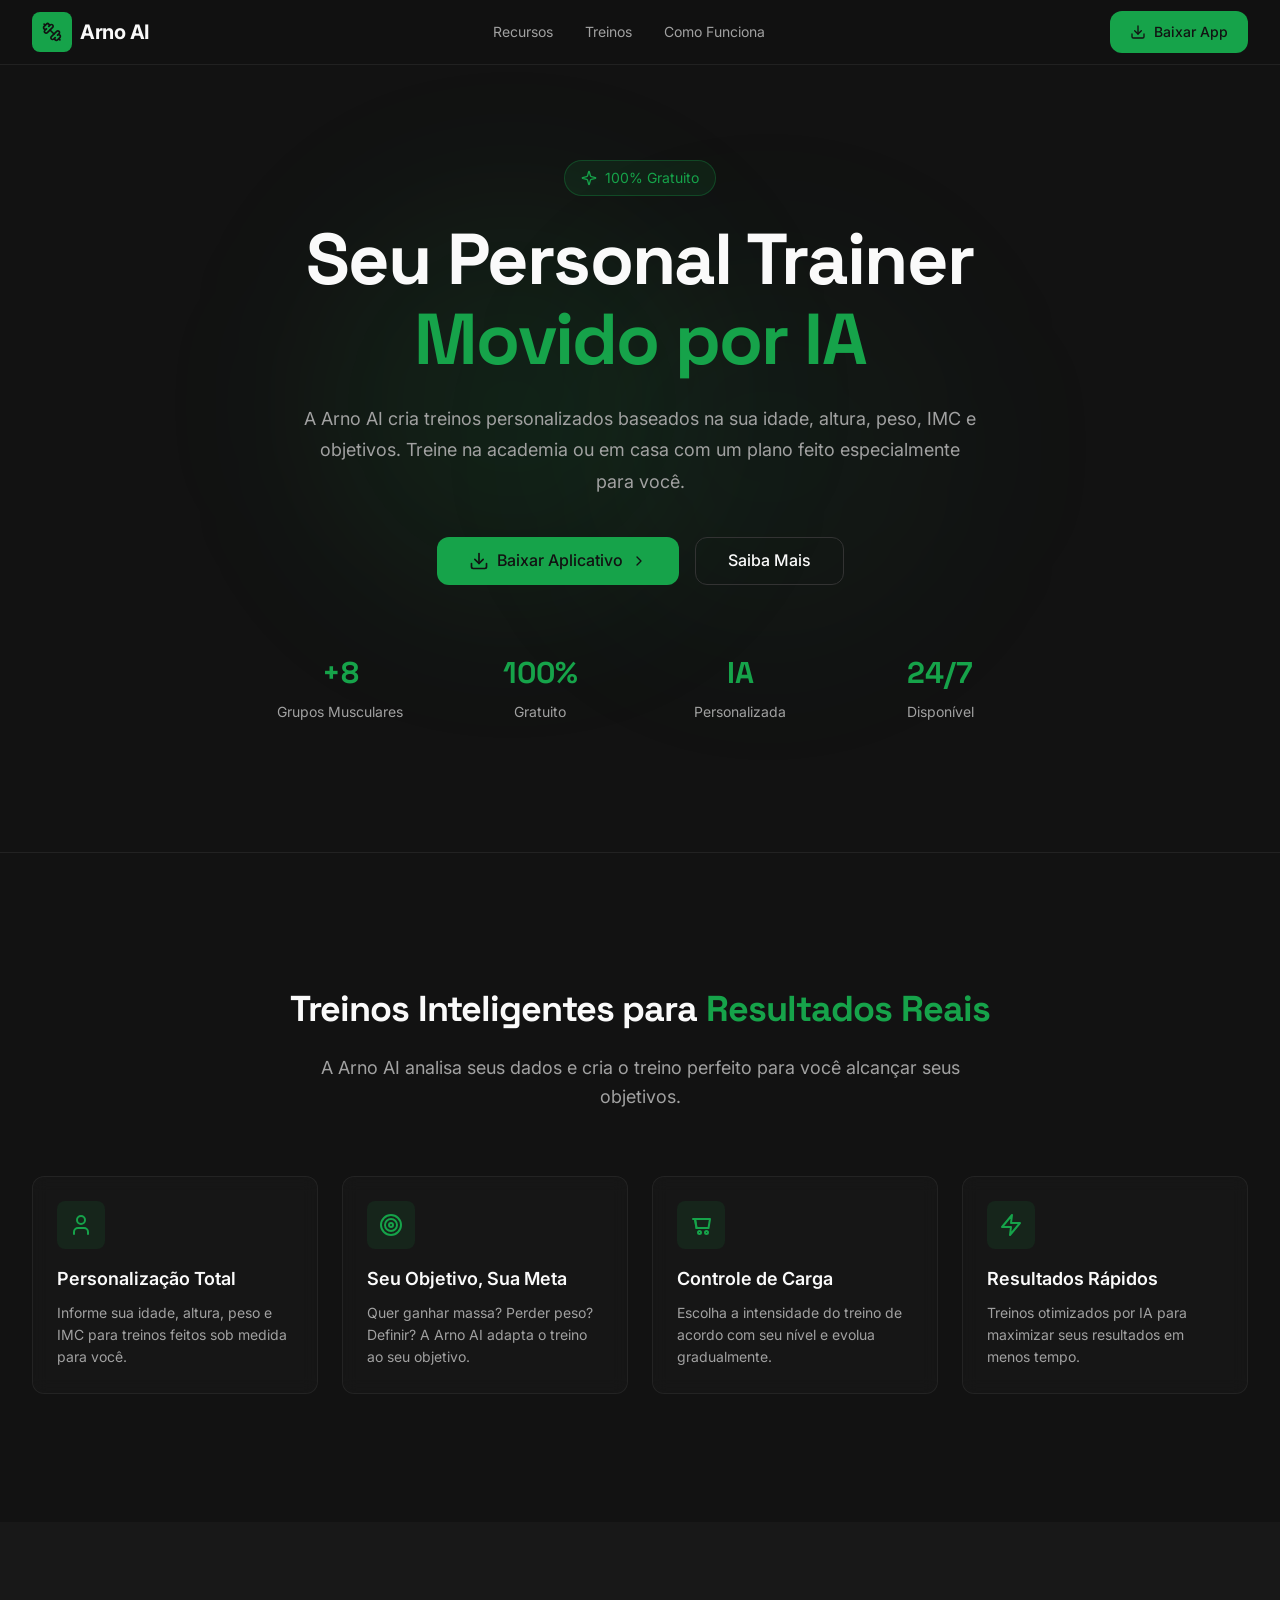
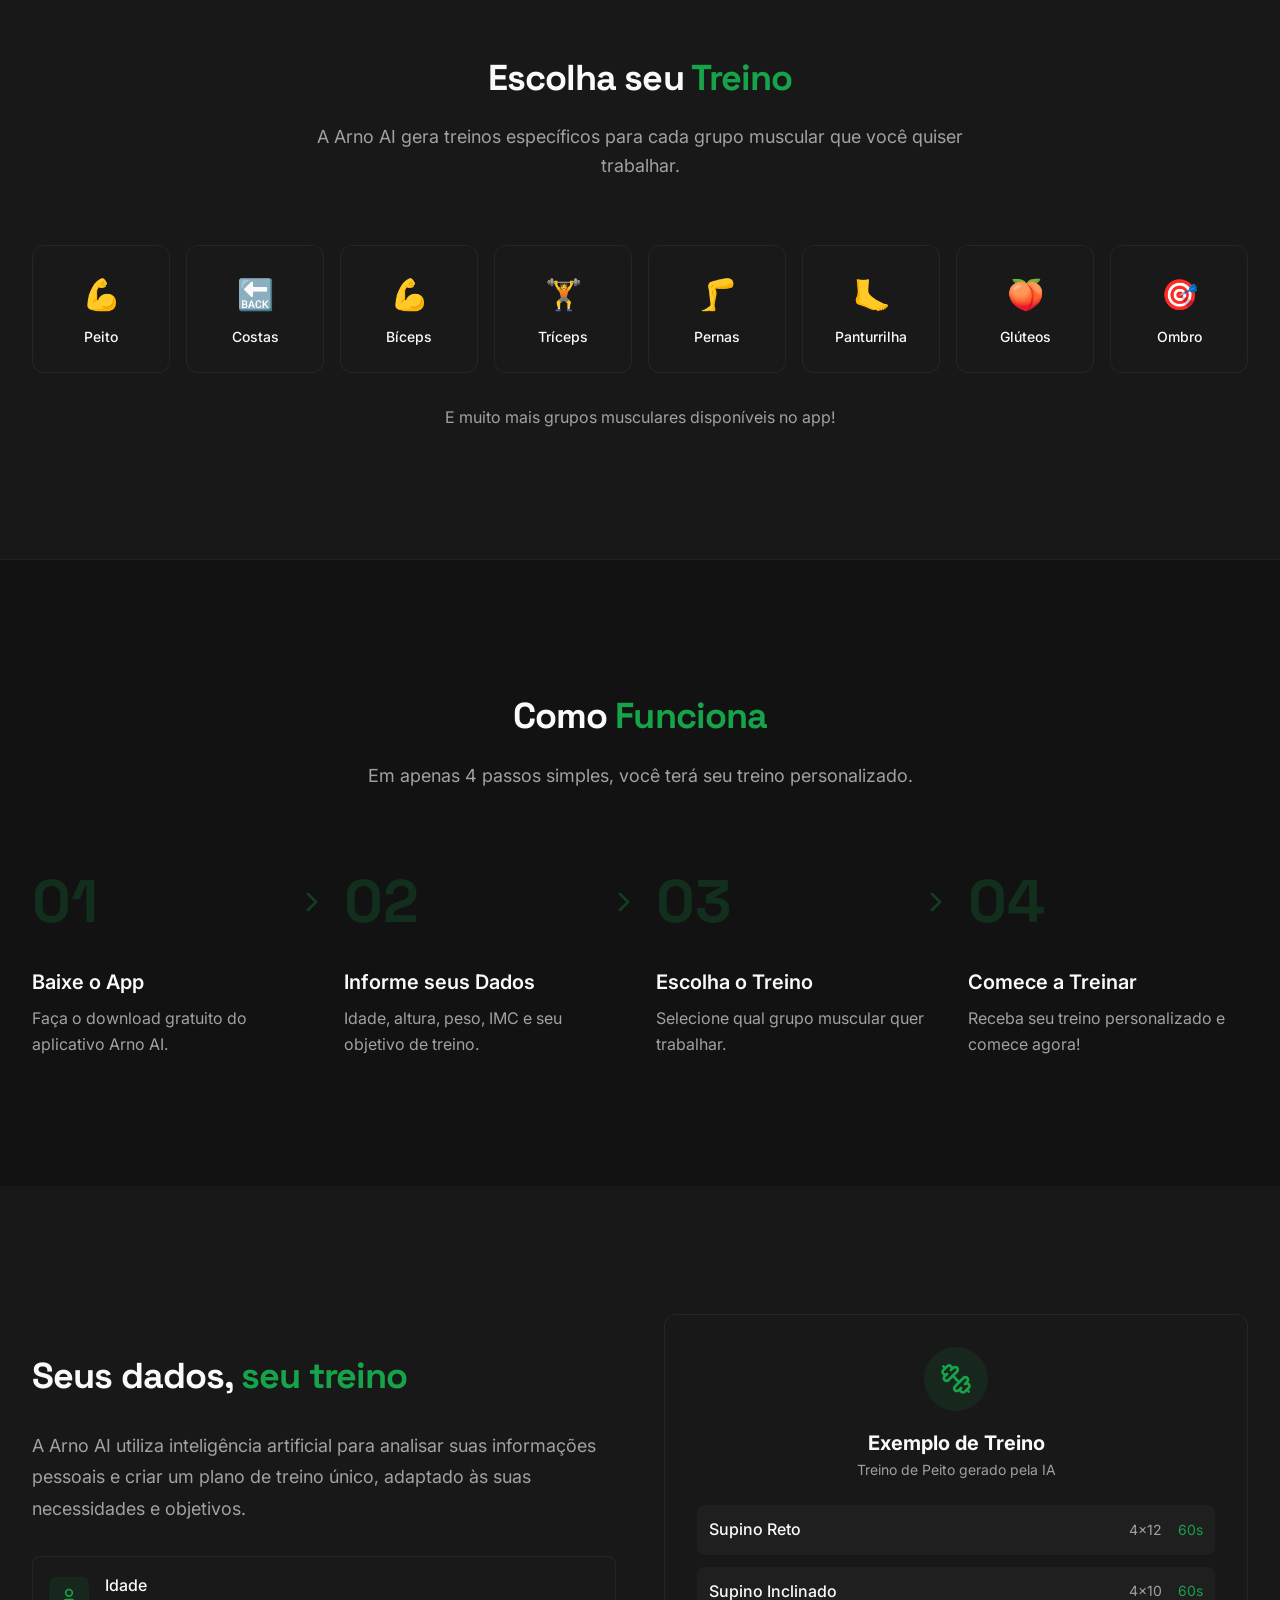
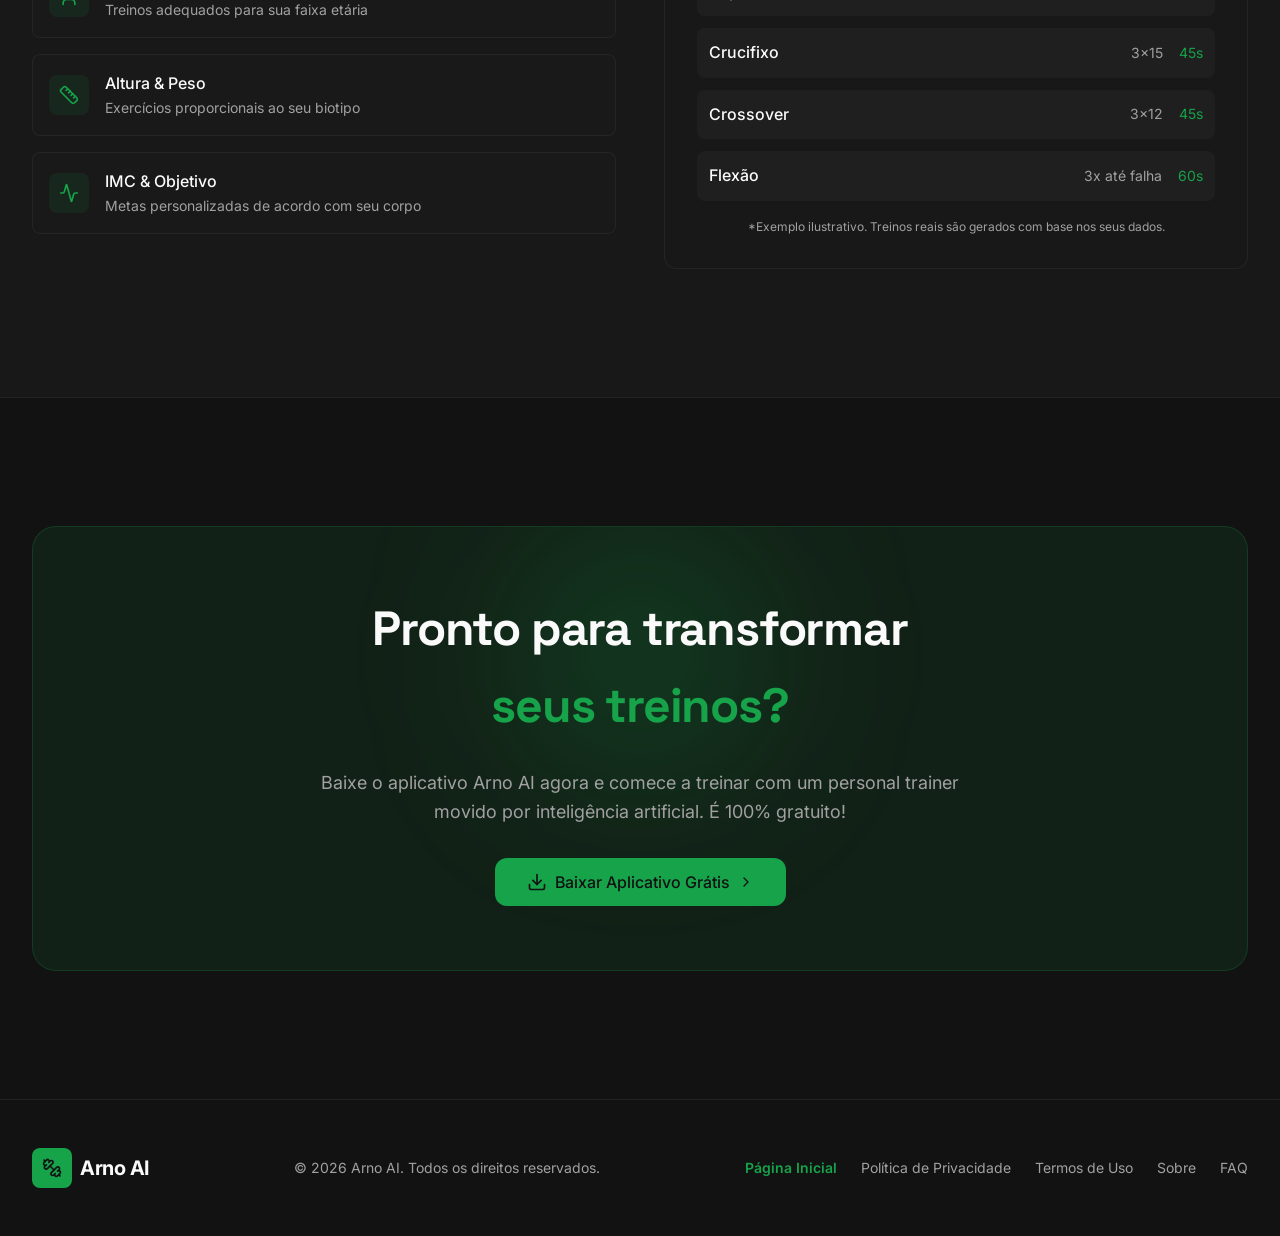
==== index.html @ c18dee9c "Update index.html" ====
<!DOCTYPE html>
<html lang="pt-BR">
<head>
  <meta charset="UTF-8">
  <meta name="viewport" content="width=device-width, initial-scale=1.0">
  <title>Arno AI - Seu Personal Trainer Inteligente</title>
  <meta name="description" content="Gere treinos personalizados com inteligência artificial. Treinos adaptados ao seu corpo, objetivos e preferências. 100% gratuito.">
  <meta name="keywords" content="treino, academia, fitness, IA, inteligência artificial, personal trainer, musculação">
  
  <meta name="theme-color" content="#39FF88">
  <meta property="og:image" content="https://guxta44.github.io/ArnoAI/icone.png">
  <meta name="twitter:card" content="summary_large_image">
  <meta name="twitter:image" content="https://guxta44.github.io/ArnoAI/icone.png">

  <link rel="preconnect" href="https://fonts.googleapis.com">
  <link rel="preconnect" href="https://fonts.gstatic.com" crossorigin>
  <link href="https://fonts.googleapis.com/css2?family=Inter:wght@400;500;600;700&family=Space+Grotesk:wght@500;700&display=swap" rel="stylesheet">
  <link rel="stylesheet" href="styles.css">
  
  <link rel="icon" type="image/png" sizes="512x512" href="icone.png">
  <link rel="apple-touch-icon" href="icone.png">
  <link rel="manifest" href="manifest.json">

  <style>
    /* Pequeno complemento visual só para os estados do rodapé
       (link da página atual e link ainda não disponível).
       Nenhuma classe existente do styles.css foi alterada. */
    .footer-link[aria-current="page"] {
      color: var(--primary);
      font-weight: 600;
    }

    .footer-link[aria-disabled="true"] {
      cursor: default;
      pointer-events: none;
      opacity: 0.55;
    }
  </style>
</head>
<body>
  <header class="header">
    <div class="container header-content">
      <div class="logo">
        <div class="logo-icon">
          <svg xmlns="http://www.w3.org/2000/svg" width="20" height="20" viewBox="0 0 24 24" fill="none" stroke="currentColor" stroke-width="2" stroke-linecap="round" stroke-linejoin="round">
            <path d="M14.4 14.4 9.6 9.6"/>
            <path d="M18.657 21.485a2 2 0 1 1-2.829-2.828l-1.767 1.768a2 2 0 1 1-2.829-2.829l6.364-6.364a2 2 0 1 1 2.829 2.829l-1.768 1.767a2 2 0 1 1 2.828 2.829z"/>
            <path d="m21.5 21.5-1.4-1.4"/>
            <path d="M3.9 3.9 2.5 2.5"/>
            <path d="M6.404 12.768a2 2 0 1 1-2.829-2.829l1.768-1.767a2 2 0 1 1-2.828-2.829l2.828-2.828a2 2 0 1 1 2.829 2.828l1.767-1.768a2 2 0 1 1 2.829 2.829z"/>
          </svg>
        </div>
        <span class="logo-text">Arno AI</span>
      </div>

      <nav class="nav-desktop">
        <a href="#recursos" class="nav-link">Recursos</a>
        <a href="#treinos" class="nav-link">Treinos</a>
        <a href="#como-funciona" class="nav-link">Como Funciona</a>
      </nav>

      <div class="header-actions">
        <a href="https://github.com/Guxta44/ArnoAI/releases/download/v1.0/arno_ai.exe?raw=true" download="arno_ai.exe" class="btn btn-primary" style="text-decoration: none;">
          <svg xmlns="http://www.w3.org/2000/svg" width="16" height="16" viewBox="0 0 24 24" fill="none" stroke="currentColor" stroke-width="2" stroke-linecap="round" stroke-linejoin="round">
            <path d="M21 15v4a2 2 0 0 1-2 2H5a2 2 0 0 1-2-2v-4"/>
            <polyline points="7 10 12 15 17 10"/>
            <line x1="12" x2="12" y1="15" y2="3"/>
          </svg>
          Baixar App
        </a>
      </div>

      <button class="mobile-menu-btn" id="mobileMenuBtn" aria-label="Abrir menu">
        <svg class="menu-icon" xmlns="http://www.w3.org/2000/svg" width="24" height="24" viewBox="0 0 24 24" fill="none" stroke="currentColor" stroke-width="2" stroke-linecap="round" stroke-linejoin="round">
          <line x1="4" x2="20" y1="12" y2="12"/>
          <line x1="4" x2="20" y1="6" y2="6"/>
          <line x1="4" x2="20" y1="18" y2="18"/>
        </svg>
        <svg class="close-icon hidden" xmlns="http://www.w3.org/2000/svg" width="24" height="24" viewBox="0 0 24 24" fill="none" stroke="currentColor" stroke-width="2" stroke-linecap="round" stroke-linejoin="round">
          <path d="M18 6 6 18"/>
          <path d="m6 6 12 12"/>
        </svg>
      </button>
    </div>

    <nav class="nav-mobile hidden" id="mobileMenu">
      <a href="#recursos" class="nav-link">Recursos</a>
      <a href="#treinos" class="nav-link">Treinos</a>
      <a href="#como-funciona" class="nav-link">Como Funciona</a>
      <a href="https://github.com/Guxta44/ArnoAI/releases/download/v1.0/arno_ai.exe?raw=true" download="arno_ai.exe" class="btn btn-primary btn-full" style="text-decoration: none;">
        <svg xmlns="http://www.w3.org/2000/svg" width="16" height="16" viewBox="0 0 24 24" fill="none" stroke="currentColor" stroke-width="2" stroke-linecap="round" stroke-linejoin="round">
          <path d="M21 15v4a2 2 0 0 1-2 2H5a2 2 0 0 1-2-2v-4"/>
          <polyline points="7 10 12 15 17 10"/>
          <line x1="12" x2="12" y1="15" y2="3"/>
        </svg>
        Baixar App
      </a>
    </nav>
  </header>

  <section class="hero">
    <div class="hero-bg">
      <div class="hero-blob hero-blob-1"></div>
      <div class="hero-blob hero-blob-2"></div>
    </div>

    <div class="container">
      <div class="hero-content">
        <div class="badge">
          <svg xmlns="http://www.w3.org/2000/svg" width="16" height="16" viewBox="0 0 24 24" fill="none" stroke="currentColor" stroke-width="2" stroke-linecap="round" stroke-linejoin="round">
            <path d="M9.937 15.5A2 2 0 0 0 8.5 14.063l-6.135-1.582a.5.5 0 0 1 0-.962L8.5 9.936A2 2 0 0 0 9.937 8.5l1.582-6.135a.5.5 0 0 1 .963 0L14.063 8.5A2 2 0 0 0 15.5 9.937l6.135 1.581a.5.5 0 0 1 0 .964L15.5 14.063a2 2 0 0 0-1.437 1.437l-1.582 6.135a.5.5 0 0 1-.963 0z"/>
          </svg>
          <span>100% Gratuito</span>
        </div>

        <h1 class="hero-title">
          Seu Personal Trainer
          <br>
          <span class="text-primary">Movido por IA</span>
        </h1>

        <p class="hero-description">
          A Arno AI cria treinos personalizados baseados na sua idade, altura, peso, 
          IMC e objetivos. Treine na academia ou em casa com um plano feito especialmente para você.
        </p>

        <div class="hero-buttons">
          <a href="https://github.com/Guxta44/ArnoAI/releases/download/v1.0/arno_ai.exe?raw=true" download="arno_ai.exe" class="btn btn-primary btn-lg" style="text-decoration: none;">
            <svg xmlns="http://www.w3.org/2000/svg" width="20" height="20" viewBox="0 0 24 24" fill="none" stroke="currentColor" stroke-width="2" stroke-linecap="round" stroke-linejoin="round">
              <path d="M21 15v4a2 2 0 0 1-2 2H5a2 2 0 0 1-2-2v-4"/>
              <polyline points="7 10 12 15 17 10"/>
              <line x1="12" x2="12" y1="15" y2="3"/>
            </svg>
            Baixar Aplicativo
            <svg xmlns="http://www.w3.org/2000/svg" width="16" height="16" viewBox="0 0 24 24" fill="none" stroke="currentColor" stroke-width="2" stroke-linecap="round" stroke-linejoin="round">
              <path d="m9 18 6-6-6-6"/>
            </svg>
          </a>
          <a href="saibamais/index.html" class="btn btn-outline btn-lg" style="text-decoration: none;">Saiba Mais</a>
        </div>

        <div class="stats">
          <div class="stat">
            <div class="stat-value">+8</div>
            <div class="stat-label">Grupos Musculares</div>
          </div>
          <div class="stat">
            <div class="stat-value">100%</div>
            <div class="stat-label">Gratuito</div>
          </div>
          <div class="stat">
            <div class="stat-value">IA</div>
            <div class="stat-label">Personalizada</div>
          </div>
          <div class="stat">
            <div class="stat-value">24/7</div>
            <div class="stat-label">Disponível</div>
          </div>
        </div>
      </div>
    </div>
  </section>

  <section id="recursos" class="section section-border">
    <div class="container">
      <div class="section-header">
        <h2 class="section-title">
          Treinos Inteligentes para
          <span class="text-primary"> Resultados Reais</span>
        </h2>
        <p class="section-description">
          A Arno AI analisa seus dados e cria o treino perfeito para você alcançar seus objetivos.
        </p>
      </div>

      <div class="features-grid">
        <div class="feature-card">
          <div class="feature-icon">
            <svg xmlns="http://www.w3.org/2000/svg" width="24" height="24" viewBox="0 0 24 24" fill="none" stroke="currentColor" stroke-width="2" stroke-linecap="round" stroke-linejoin="round">
              <path d="M19 21v-2a4 4 0 0 0-4-4H9a4 4 0 0 0-4 4v2"/>
              <circle cx="12" cy="7" r="4"/>
            </svg>
          </div>
          <h3 class="feature-title">Personalização Total</h3>
          <p class="feature-description">Informe sua idade, altura, peso e IMC para treinos feitos sob medida para você.</p>
        </div>

        <div class="feature-card">
          <div class="feature-icon">
            <svg xmlns="http://www.w3.org/2000/svg" width="24" height="24" viewBox="0 0 24 24" fill="none" stroke="currentColor" stroke-width="2" stroke-linecap="round" stroke-linejoin="round">
              <circle cx="12" cy="12" r="10"/>
              <circle cx="12" cy="12" r="6"/>
              <circle cx="12" cy="12" r="2"/>
            </svg>
          </div>
          <h3 class="feature-title">Seu Objetivo, Sua Meta</h3>
          <p class="feature-description">Quer ganhar massa? Perder peso? Definir? A Arno AI adapta o treino ao seu objetivo.</p>
        </div>

        <div class="feature-card">
          <div class="feature-icon">
            <svg xmlns="http://www.w3.org/2000/svg" width="24" height="24" viewBox="0 0 24 24" fill="none" stroke="currentColor" stroke-width="2" stroke-linecap="round" stroke-linejoin="round">
              <path d="M6 6h15l-1.5 9h-12z"/>
              <path d="M6 6H4"/>
              <path d="m6 6 1.5 9"/>
              <circle cx="10.5" cy="19.5" r="1.5"/>
              <circle cx="17.5" cy="19.5" r="1.5"/>
            </svg>
          </div>
          <h3 class="feature-title">Controle de Carga</h3>
          <p class="feature-description">Escolha a intensidade do treino de acordo com seu nível e evolua gradualmente.</p>
        </div>

        <div class="feature-card">
          <div class="feature-icon">
            <svg xmlns="http://www.w3.org/2000/svg" width="24" height="24" viewBox="0 0 24 24" fill="none" stroke="currentColor" stroke-width="2" stroke-linecap="round" stroke-linejoin="round">
              <path d="M13 2 3 14h9l-1 8 10-12h-9l1-8z"/>
            </svg>
          </div>
          <h3 class="feature-title">Resultados Rápidos</h3>
          <p class="feature-description">Treinos otimizados por IA para maximizar seus resultados em menos tempo.</p>
        </div>
      </div>
    </div>
  </section>

  <section id="treinos" class="section section-dark">
    <div class="container">
      <div class="section-header">
        <h2 class="section-title">
          Escolha seu <span class="text-primary">Treino</span>
        </h2>
        <p class="section-description">
          A Arno AI gera treinos específicos para cada grupo muscular que você quiser trabalhar.
        </p>
      </div>

      <div class="workouts-grid">
        <div class="workout-card">
          <span class="workout-emoji">💪</span>
          <span class="workout-name">Peito</span>
        </div>
        <div class="workout-card">
          <span class="workout-emoji">🔙</span>
          <span class="workout-name">Costas</span>
        </div>
        <div class="workout-card">
          <span class="workout-emoji">💪</span>
          <span class="workout-name">Bíceps</span>
        </div>
        <div class="workout-card">
          <span class="workout-emoji">🏋️</span>
          <span class="workout-name">Tríceps</span>
        </div>
        <div class="workout-card">
          <span class="workout-emoji">🦵</span>
          <span class="workout-name">Pernas</span>
        </div>
        <div class="workout-card">
          <span class="workout-emoji">🦶</span>
          <span class="workout-name">Panturrilha</span>
        </div>
        <div class="workout-card">
          <span class="workout-emoji">🍑</span>
          <span class="workout-name">Glúteos</span>
        </div>
        <div class="workout-card">
          <span class="workout-emoji">🎯</span>
          <span class="workout-name">Ombro</span>
        </div>
      </div>

      <p class="workouts-note">E muito mais grupos musculares disponíveis no app!</p>
    </div>
  </section>

  <section id="como-funciona" class="section section-border">
    <div class="container">
      <div class="section-header">
        <h2 class="section-title">
          Como <span class="text-primary">Funciona</span>
        </h2>
        <p class="section-description">
          Em apenas 4 passos simples, você terá seu treino personalizado.
        </p>
      </div>

      <div class="steps-grid">
        <div class="step">
          <div class="step-number">01</div>
          <h3 class="step-title">Baixe o App</h3>
          <p class="step-description">Faça o download gratuito do aplicativo Arno AI.</p>
          <svg class="step-arrow" xmlns="http://www.w3.org/2000/svg" width="32" height="32" viewBox="0 0 24 24" fill="none" stroke="currentColor" stroke-width="2" stroke-linecap="round" stroke-linejoin="round">
            <path d="m9 18 6-6-6-6"/>
          </svg>
        </div>
        <div class="step">
          <div class="step-number">02</div>
          <h3 class="step-title">Informe seus Dados</h3>
          <p class="step-description">Idade, altura, peso, IMC e seu objetivo de treino.</p>
          <svg class="step-arrow" xmlns="http://www.w3.org/2000/svg" width="32" height="32" viewBox="0 0 24 24" fill="none" stroke="currentColor" stroke-width="2" stroke-linecap="round" stroke-linejoin="round">
            <path d="m9 18 6-6-6-6"/>
          </svg>
        </div>
        <div class="step">
          <div class="step-number">03</div>
          <h3 class="step-title">Escolha o Treino</h3>
          <p class="step-description">Selecione qual grupo muscular quer trabalhar.</p>
          <svg class="step-arrow" xmlns="http://www.w3.org/2000/svg" width="32" height="32" viewBox="0 0 24 24" fill="none" stroke="currentColor" stroke-width="2" stroke-linecap="round" stroke-linejoin="round">
            <path d="m9 18 6-6-6-6"/>
          </svg>
        </div>
        <div class="step">
          <div class="step-number">04</div>
          <h3 class="step-title">Comece a Treinar</h3>
          <p class="step-description">Receba seu treino personalizado e comece agora!</p>
        </div>
      </div>
    </div>
  </section>

  <section class="section section-dark">
    <div class="container">
      <div class="data-grid">
        <div class="data-content">
          <h2 class="section-title text-left">
            Seus dados, <span class="text-primary">seu treino</span>
          </h2>
          <p class="data-description">
            A Arno AI utiliza inteligência artificial para analisar suas informações 
            pessoais e criar um plano de treino único, adaptado às suas necessidades e objetivos.
          </p>

          <div class="data-items">
            <div class="data-item">
              <div class="data-item-icon">
                <svg xmlns="http://www.w3.org/2000/svg" width="20" height="20" viewBox="0 0 24 24" fill="none" stroke="currentColor" stroke-width="2" stroke-linecap="round" stroke-linejoin="round">
                  <path d="M19 21v-2a4 4 0 0 0-4-4H9a4 4 0 0 0-4 4v2"/>
                  <circle cx="12" cy="7" r="4"/>
                </svg>
              </div>
              <div>
                <div class="data-item-title">Idade</div>
                <div class="data-item-text">Treinos adequados para sua faixa etária</div>
              </div>
            </div>

            <div class="data-item">
              <div class="data-item-icon">
                <svg xmlns="http://www.w3.org/2000/svg" width="20" height="20" viewBox="0 0 24 24" fill="none" stroke="currentColor" stroke-width="2" stroke-linecap="round" stroke-linejoin="round">
                  <path d="M21.3 15.3a2.4 2.4 0 0 1 0 3.4l-2.6 2.6a2.4 2.4 0 0 1-3.4 0L2.7 8.7a2.41 2.41 0 0 1 0-3.4l2.6-2.6a2.41 2.41 0 0 1 3.4 0Z"/>
                  <path d="m14.5 12.5 2-2"/>
                  <path d="m11.5 9.5 2-2"/>
                  <path d="m8.5 6.5 2-2"/>
                  <path d="m17.5 15.5 2-2"/>
                </svg>
              </div>
              <div>
                <div class="data-item-title">Altura & Peso</div>
                <div class="data-item-text">Exercícios proporcionais ao seu biotipo</div>
              </div>
            </div>

            <div class="data-item">
              <div class="data-item-icon">
                <svg xmlns="http://www.w3.org/2000/svg" width="20" height="20" viewBox="0 0 24 24" fill="none" stroke="currentColor" stroke-width="2" stroke-linecap="round" stroke-linejoin="round">
                  <path d="M22 12h-2.48a2 2 0 0 0-1.93 1.46l-2.35 8.36a.25.25 0 0 1-.48 0L9.24 2.18a.25.25 0 0 0-.48 0l-2.35 8.36A2 2 0 0 1 4.49 12H2"/>
                </svg>
              </div>
              <div>
                <div class="data-item-title">IMC & Objetivo</div>
                <div class="data-item-text">Metas personalizadas de acordo com seu corpo</div>
              </div>
            </div>
          </div>
        </div>

        <div class="preview-card">
          <div class="preview-header">
            <div class="preview-icon">
              <svg xmlns="http://www.w3.org/2000/svg" width="32" height="32" viewBox="0 0 24 24" fill="none" stroke="currentColor" stroke-width="2" stroke-linecap="round" stroke-linejoin="round">
                <path d="M14.4 14.4 9.6 9.6"/>
                <path d="M18.657 21.485a2 2 0 1 1-2.829-2.828l-1.767 1.768a2 2 0 1 1-2.829-2.829l6.364-6.364a2 2 0 1 1 2.829 2.829l-1.768 1.767a2 2 0 1 1 2.828 2.829z"/>
                <path d="m21.5 21.5-1.4-1.4"/>
                <path d="M3.9 3.9 2.5 2.5"/>
                <path d="M6.404 12.768a2 2 0 1 1-2.829-2.829l1.768-1.767a2 2 0 1 1-2.828-2.829l2.828-2.828a2 2 0 1 1 2.829 2.828l1.767-1.768a2 2 0 1 1 2.829 2.829z"/>
              </svg>
            </div>
            <h3 class="preview-title">Exemplo de Treino</h3>
            <p class="preview-subtitle">Treino de Peito gerado pela IA</p>
          </div>

          <div class="exercise-list">
            <div class="exercise-item">
              <span class="exercise-name">Supino Reto</span>
              <div class="exercise-details">
                <span>4x12</span>
                <span class="exercise-rest">60s</span>
              </div>
            </div>
            <div class="exercise-item">
              <span class="exercise-name">Supino Inclinado</span>
              <div class="exercise-details">
                <span>4x10</span>
                <span class="exercise-rest">60s</span>
              </div>
            </div>
            <div class="exercise-item">
              <span class="exercise-name">Crucifixo</span>
              <div class="exercise-details">
                <span>3x15</span>
                <span class="exercise-rest">45s</span>
              </div>
            </div>
            <div class="exercise-item">
              <span class="exercise-name">Crossover</span>
              <div class="exercise-details">
                <span>3x12</span>
                <span class="exercise-rest">45s</span>
              </div>
            </div>
            <div class="exercise-item">
              <span class="exercise-name">Flexão</span>
              <div class="exercise-details">
                <span>3x até falha</span>
                <span class="exercise-rest">60s</span>
              </div>
            </div>
          </div>

          <p class="preview-note">*Exemplo ilustrativo. Treinos reais são gerados com base nos seus dados.</p>
        </div>
      </div>
    </div>
  </section>

  <section class="section section-border">
    <div class="container">
      <div class="cta-box">
        <div class="cta-bg"></div>
        <h2 class="cta-title">
          Pronto para transformar
          <br>
          <span class="text-primary">seus treinos?</span>
        </h2>
        <p class="cta-description">
          Baixe o aplicativo Arno AI agora e comece a treinar com um personal trainer 
          movido por inteligência artificial. É 100% gratuito!
        </p>
        <a href="https://github.com/Guxta44/ArnoAI/releases/download/v1.0/arno_ai.exe?raw=true" download="arno_ai.exe" class="btn btn-primary btn-lg" style="text-decoration: none;">
          <svg xmlns="http://www.w3.org/2000/svg" width="20" height="20" viewBox="0 0 24 24" fill="none" stroke="currentColor" stroke-width="2" stroke-linecap="round" stroke-linejoin="round">
            <path d="M21 15v4a2 2 0 0 1-2 2H5a2 2 0 0 1-2-2v-4"/>
            <polyline points="7 10 12 15 17 10"/>
            <line x1="12" x2="12" y1="15" y2="3"/>
          </svg>
          Baixar Aplicativo Grátis
          <svg xmlns="http://www.w3.org/2000/svg" width="16" height="16" viewBox="0 0 24 24" fill="none" stroke="currentColor" stroke-width="2" stroke-linecap="round" stroke-linejoin="round">
            <path d="m9 18 6-6-6-6"/>
          </svg>
        </a>
      </div>
    </div>
  </section>

  <footer class="footer">
    <div class="container footer-content">
      <div class="logo">
        <div class="logo-icon">
          <svg xmlns="http://www.w3.org/2000/svg" width="20" height="20" viewBox="0 0 24 24" fill="none" stroke="currentColor" stroke-width="2" stroke-linecap="round" stroke-linejoin="round">
            <path d="M14.4 14.4 9.6 9.6"/>
            <path d="M18.657 21.485a2 2 0 1 1-2.829-2.828l-1.767 1.768a2 2 0 1 1-2.829-2.829l6.364-6.364a2 2 0 1 1 2.829 2.829l-1.768 1.767a2 2 0 1 1 2.828 2.829z"/>
            <path d="m21.5 21.5-1.4-1.4"/>
            <path d="M3.9 3.9 2.5 2.5"/>
            <path d="M6.404 12.768a2 2 0 1 1-2.829-2.829l1.768-1.767a2 2 0 1 1-2.828-2.829l2.828-2.828a2 2 0 1 1 2.829 2.828l1.767-1.768a2 2 0 1 1 2.829 2.829z"/>
          </svg>
        </div>
        <span class="logo-text">Arno AI</span>
      </div>

      <p class="footer-copyright">© 2026 Arno AI. Todos os direitos reservados.</p>

      <div class="footer-links">
        <a href="index.html" class="footer-link" aria-current="page">Página Inicial</a>
        <a href="politica/index.html" class="footer-link">Política de Privacidade</a>
        <a href="termos/index.html" class="footer-link">Termos de Uso</a>
        <a href="sobre/index.html" class="footer-link">Sobre</a>
        <a href="FAQ/index.html" class="footer-link">FAQ</a>
      </div>
    </div>
  </footer>

  <script src="script.js"></script>
</body>
</html>
---- styles.css ----
/* Reset e Base */
*, *::before, *::after {
  box-sizing: border-box;
  margin: 0;
  padding: 0;
}

:root {
  --background: #121212;
  --foreground: #fafafa;
  --card: #1a1a1a;
  --card-foreground: #fafafa;
  --primary: #16a34a;
  --primary-foreground: #121212;
  --secondary: #262626;
  --secondary-foreground: #fafafa;
  --muted: #262626;
  --muted-foreground: #a1a1a1;
  --border: #333333;
  --radius: 0.75rem; 
}

html {
  scroll-behavior: smooth;
}

body {
  font-family: 'Inter', -apple-system, BlinkMacSystemFont, 'Segoe UI', Roboto, sans-serif;
  background-color: var(--background);
  color: var(--foreground);
  line-height: 1.6;
  -webkit-font-smoothing: antialiased;
  -moz-osx-font-smoothing: grayscale;
}

.container {
  max-width: 1280px;
  margin: 0 auto;
  padding: 0 1rem;
}

@media (min-width: 640px) {
  .container {
    padding: 0 1.5rem;
  }
}

@media (min-width: 1024px) {
  .container {
    padding: 0 2rem;
  }
}

/* Utilities */
.hidden {
  display: none !important;
}

.text-primary {
  color: var(--primary);
}

.text-left {
  text-align: left;
}

/* Buttons */
.btn {
  display: inline-flex;
  align-items: center;
  justify-content: center;
  gap: 0.5rem;
  padding: 0.625rem 1.25rem;
  font-size: 0.875rem;
  font-weight: 500;
  border-radius: var(--radius);
  border: none;
  cursor: pointer;
  transition: all 0.2s ease;
  text-decoration: none;
}

.btn-primary {
  background-color: var(--primary);
  color: var(--primary-foreground);
}

.btn-primary:hover {
  background-color: #26ea0c;
}

.btn-outline {
  background-color: transparent;
  border: 1px solid var(--border);
  color: var(--foreground);
}

.btn-outline:hover {
  background-color: var(--secondary);
}

.btn-lg {
  padding: 0.875rem 2rem;
  font-size: 1rem;
  height: 3rem;
}

.btn-full {
  width: 100%;
}

/* Header */
.header {
  position: fixed;
  top: 0;
  left: 0;
  right: 0;
  z-index: 50;
  background-color: rgba(18, 18, 18, 0.8);
  backdrop-filter: blur(12px);
  -webkit-backdrop-filter: blur(12px);
  border-bottom: 1px solid rgba(51, 51, 51, 0.5);
}

.header-content {
  display: flex;
  align-items: center;
  justify-content: space-between;
  height: 4rem;
}

.logo {
  display: flex;
  align-items: center;
  gap: 0.5rem;
}

.logo-icon {
  display: flex;
  align-items: center;
  justify-content: center;
  width: 2.5rem;
  height: 2.5rem;
  border-radius: 0.5rem;
  background-color: var(--primary);
  color: var(--primary-foreground);
}

.logo-text {
  font-size: 1.25rem;
  font-weight: 700;
  letter-spacing: -0.025em;
}

.nav-desktop {
  display: none;
  align-items: center;
  gap: 2rem;
}

@media (min-width: 768px) {
  .nav-desktop {
    display: flex;
  }
}

.nav-link {
  font-size: 0.875rem;
  color: var(--muted-foreground);
  text-decoration: none;
  transition: color 0.2s ease;
}

.nav-link:hover {
  color: var(--foreground);
}

.header-actions {
  display: none;
}

@media (min-width: 768px) {
  .header-actions {
    display: flex;
    align-items: center;
    gap: 1rem;
  }
}

.mobile-menu-btn {
  display: flex;
  align-items: center;
  justify-content: center;
  padding: 0.5rem;
  background: none;
  border: none;
  color: var(--foreground);
  cursor: pointer;
}

@media (min-width: 768px) {
  .mobile-menu-btn {
    display: none;
  }
}

.nav-mobile {
  display: flex;
  flex-direction: column;
  padding: 1rem;
  gap: 1rem;
  border-top: 1px solid var(--border);
  background-color: var(--background);
}

@media (min-width: 768px) {
  .nav-mobile {
    display: none !important;
  }
}

/* Hero Section */
.hero {
  position: relative;
  padding: 8rem 0 5rem;
  overflow: hidden;
}

@media (min-width: 768px) {
  .hero {
    padding: 10rem 0 8rem;
  }
}

.hero-bg {
  position: absolute;
  inset: 0;
  z-index: -1;
}

.hero-blob {
  position: absolute;
  border-radius: 50%;
  filter: blur(80px);
}

.hero-blob-1 {
  top: 25%;
  left: 25%;
  width: 24rem;
  height: 24rem;
  background-color: rgba(22, 163, 74, 0.1);
}

.hero-blob-2 {
  bottom: 25%;
  right: 25%;
  width: 24rem;
  height: 24rem;
  background-color: rgba(22, 163, 74, 0.05);
}

.hero-content {
  text-align: center;
}

.badge {
  display: inline-flex;
  align-items: center;
  gap: 0.5rem;
  padding: 0.375rem 1rem;
  border-radius: 9999px;
  border: 1px solid rgba(22, 163, 74, 0.3);
  background-color: rgba(22, 163, 74, 0.1);
  color: var(--primary);
  font-size: 0.875rem;
  margin-bottom: 1.5rem;
}

.hero-title {
  font-family: 'Space Grotesk', sans-serif;
  font-size: 2.5rem;
  font-weight: 700;
  letter-spacing: -0.025em;
  line-height: 1.1;
  text-wrap: balance;
}

@media (min-width: 640px) {
  .hero-title {
    font-size: 3rem;
  }
}

@media (min-width: 768px) {
  .hero-title {
    font-size: 3.75rem;
  }
}

@media (min-width: 1024px) {
  .hero-title {
    font-size: 4.5rem;
  }
}

.hero-description {
  max-width: 42rem;
  margin: 1.5rem auto 0;
  font-size: 1.125rem;
  color: var(--muted-foreground);
  line-height: 1.75;
  text-wrap: pretty;
}

.hero-buttons {
  display: flex;
  flex-direction: column;
  align-items: center;
  justify-content: center;
  gap: 1rem;
  margin-top: 2.5rem;
}

@media (min-width: 640px) {
  .hero-buttons {
    flex-direction: row;
  }
}

/* Stats */
.stats {
  display: grid;
  grid-template-columns: repeat(2, 1fr);
  gap: 2rem;
  max-width: 48rem;
  margin: 4rem auto 0;
}

@media (min-width: 640px) {
  .stats {
    grid-template-columns: repeat(4, 1fr);
  }
}

.stat-value {
  font-family: 'Space Grotesk', sans-serif;
  font-size: 1.875rem;
  font-weight: 700;
  color: var(--primary);
}

.stat-label {
  font-size: 0.875rem;
  color: var(--muted-foreground);
  margin-top: 0.25rem;
}

/* Sections */
.section {
  padding: 5rem 0;
}

@media (min-width: 768px) {
  .section {
    padding: 8rem 0;
  }
}

.section-border {
  border-top: 1px solid rgba(51, 51, 51, 0.5);
}

.section-dark {
  background-color: rgba(38, 38, 38, 0.3);
}

.section-header {
  text-align: center;
  margin-bottom: 4rem;
}

.section-title {
  font-family: 'Space Grotesk', sans-serif;
  font-size: 1.875rem;
  font-weight: 700;
  letter-spacing: -0.025em;
}

@media (min-width: 640px) {
  .section-title {
    font-size: 2.25rem;
  }
}

.section-description {
  max-width: 42rem;
  margin: 1rem auto 0;
  font-size: 1.125rem;
  color: var(--muted-foreground);
}

/* Features Grid */
.features-grid {
  display: grid;
  gap: 1.5rem;
}

@media (min-width: 768px) {
  .features-grid {
    grid-template-columns: repeat(2, 1fr);
  }
}

@media (min-width: 1024px) {
  .features-grid {
    grid-template-columns: repeat(4, 1fr);
  }
}

.feature-card {
  padding: 1.5rem;
  border-radius: var(--radius);
  border: 1px solid rgba(51, 51, 51, 0.5);
  background-color: rgba(26, 26, 26, 0.5);
  backdrop-filter: blur(8px);
  transition: all 0.3s ease;
}

.feature-card:hover {
  border-color: rgba(22, 163, 74, 0.5);
  background-color: var(--card);
}

.feature-card:hover .feature-icon {
  background-color: var(--primary);
  color: var(--primary-foreground);
}

.feature-icon {
  display: flex;
  align-items: center;
  justify-content: center;
  width: 3rem;
  height: 3rem;
  border-radius: 0.5rem;
  background-color: rgba(22, 163, 74, 0.1);
  color: var(--primary);
  margin-bottom: 1rem;
  transition: all 0.3s ease;
}

.feature-title {
  font-size: 1.125rem;
  font-weight: 600;
  margin-bottom: 0.5rem;
}

.feature-description {
  font-size: 0.875rem;
  color: var(--muted-foreground);
  line-height: 1.6;
}

/* Workouts Grid */
.workouts-grid {
  display: grid;
  grid-template-columns: repeat(2, 1fr);
  gap: 1rem;
}

@media (min-width: 640px) {
  .workouts-grid {
    grid-template-columns: repeat(4, 1fr);
  }
}

@media (min-width: 1024px) {
  .workouts-grid {
    grid-template-columns: repeat(8, 1fr);
  }
}

.workout-card {
  display: flex;
  flex-direction: column;
  align-items: center;
  justify-content: center;
  padding: 1.5rem;
  border-radius: var(--radius);
  border: 1px solid rgba(51, 51, 51, 0.5);
  background-color: rgba(26, 26, 26, 0.5);
  backdrop-filter: blur(8px);
  cursor: pointer;
  transition: all 0.3s ease;
}

.workout-card:hover {
  border-color: var(--primary);
  background-color: rgba(22, 163, 74, 0.1);
}

.workout-emoji {
  font-size: 1.875rem;
  margin-bottom: 0.5rem;
}

.workout-name {
  font-size: 0.875rem;
  font-weight: 500;
  text-align: center;
}

.workouts-note {
  text-align: center;
  color: var(--muted-foreground);
  margin-top: 2rem;
}

/* Steps Grid */
.steps-grid {
  display: grid;
  gap: 2rem;
}

@media (min-width: 768px) {
  .steps-grid {
    grid-template-columns: repeat(2, 1fr);
  }
}

@media (min-width: 1024px) {
  .steps-grid {
    grid-template-columns: repeat(4, 1fr);
  }
}

.step {
  position: relative;
}

.step-number {
  font-family: 'Space Grotesk', sans-serif;
  font-size: 3.75rem;
  font-weight: 700;
  color: rgba(22, 163, 74, 0.2);
  margin-bottom: 1rem;
}

.step-title {
  font-size: 1.25rem;
  font-weight: 600;
  margin-bottom: 0.5rem;
}

.step-description {
  color: var(--muted-foreground);
}

.step-arrow {
  display: none;
  position: absolute;
  top: 2rem;
  right: -1rem;
  color: rgba(22, 163, 74, 0.3);
}

@media (min-width: 1024px) {
  .step-arrow {
    display: block;
  }

  .step:last-child .step-arrow {
    display: none;
  }
}

/* Data Section */
.data-grid {
  display: grid;
  gap: 3rem;
  align-items: center;
}

@media (min-width: 1024px) {
  .data-grid {
    grid-template-columns: 1fr 1fr;
  }
}

.data-content .section-title {
  margin-bottom: 1.5rem;
}

.data-description {
  font-size: 1.125rem;
  color: var(--muted-foreground);
  line-height: 1.75;
  margin-bottom: 2rem;
}

.data-items {
  display: flex;
  flex-direction: column;
  gap: 1rem;
}

.data-item {
  display: flex;
  align-items: center;
  gap: 1rem;
  padding: 1rem;
  border-radius: 0.5rem;
  border: 1px solid rgba(51, 51, 51, 0.5);
  background-color: rgba(26, 26, 26, 0.5);
}

.data-item-icon {
  display: flex;
  align-items: center;
  justify-content: center;
  width: 2.5rem;
  height: 2.5rem;
  border-radius: 0.5rem;
  background-color: rgba(22, 163, 74, 0.1);
  color: var(--primary);
  flex-shrink: 0;
}

.data-item-title {
  font-weight: 500;
}

.data-item-text {
  font-size: 0.875rem;
  color: var(--muted-foreground);
}

/* Preview Card */
.preview-card {
  border-radius: var(--radius);
  border: 1px solid rgba(51, 51, 51, 0.5);
  background-color: rgba(26, 26, 26, 0.8);
  backdrop-filter: blur(8px);
  padding: 2rem;
}

.preview-header {
  text-align: center;
  margin-bottom: 1.5rem;
}

.preview-icon {
  display: inline-flex;
  align-items: center;
  justify-content: center;
  width: 4rem;
  height: 4rem;
  border-radius: 50%;
  background-color: rgba(22, 163, 74, 0.1);
  color: var(--primary);
  margin-bottom: 1rem;
}

.preview-title {
  font-size: 1.25rem;
  font-weight: 700;
}

.preview-subtitle {
  font-size: 0.875rem;
  color: var(--muted-foreground);
}

.exercise-list {
  display: flex;
  flex-direction: column;
  gap: 0.75rem;
}

.exercise-item {
  display: flex;
  align-items: center;
  justify-content: space-between;
  padding: 0.75rem;
  border-radius: 0.5rem;
  background-color: rgba(38, 38, 38, 0.5);
}

.exercise-name {
  font-weight: 500;
}

.exercise-details {
  display: flex;
  gap: 1rem;
  font-size: 0.875rem;
  color: var(--muted-foreground);
}

.exercise-rest {
  color: var(--primary);
}

.preview-note {
  font-size: 0.75rem;
  color: var(--muted-foreground);
  text-align: center;
  margin-top: 1rem;
}

/* CTA Section */
.cta-box {
  position: relative;
  border-radius: 1.5rem;
  background-color: rgba(22, 163, 74, 0.1);
  border: 1px solid rgba(22, 163, 74, 0.2);
  padding: 2rem;
  text-align: center;
  overflow: hidden;
}

@media (min-width: 768px) {
  .cta-box {
    padding: 4rem;
  }
}

.cta-bg {
  position: absolute;
  inset: 0;
  z-index: -1;
}

.cta-bg::before {
  content: '';
  position: absolute;
  top: 0;
  left: 50%;
  transform: translateX(-50%);
  width: 16rem;
  height: 16rem;
  border-radius: 50%;
  background-color: rgba(22, 163, 74, 0.2);
  filter: blur(80px);
}

.cta-title {
  font-family: 'Space Grotesk', sans-serif;
  font-size: 1.875rem;
  font-weight: 700;
  letter-spacing: -0.025em;
  margin-bottom: 1.5rem;
}

@media (min-width: 640px) {
  .cta-title {
    font-size: 2.25rem;
  }
}

@media (min-width: 768px) {
  .cta-title {
    font-size: 3rem;
  }
}

.cta-description {
  max-width: 42rem;
  margin: 0 auto 2rem;
  font-size: 1.125rem;
  color: var(--muted-foreground);
}

/* Footer */
.footer {
  border-top: 1px solid rgba(51, 51, 51, 0.5);
  padding: 3rem 0;
}

.footer-content {
  display: flex;
  flex-direction: column;
  align-items: center;
  gap: 1.5rem;
}

@media (min-width: 768px) {
  .footer-content {
    flex-direction: row;
    justify-content: space-between;
  }
}

.footer-copyright {
  font-size: 0.875rem;
  color: var(--muted-foreground);
}

.footer-links {
  display: flex;
  align-items: center;
  gap: 1.5rem;
}

.footer-link {
  font-size: 0.875rem;
  color: var(--muted-foreground);
  text-decoration: none;
  transition: color 0.2s ease;
}

.footer-link:hover {
  color: var(--foreground);
}
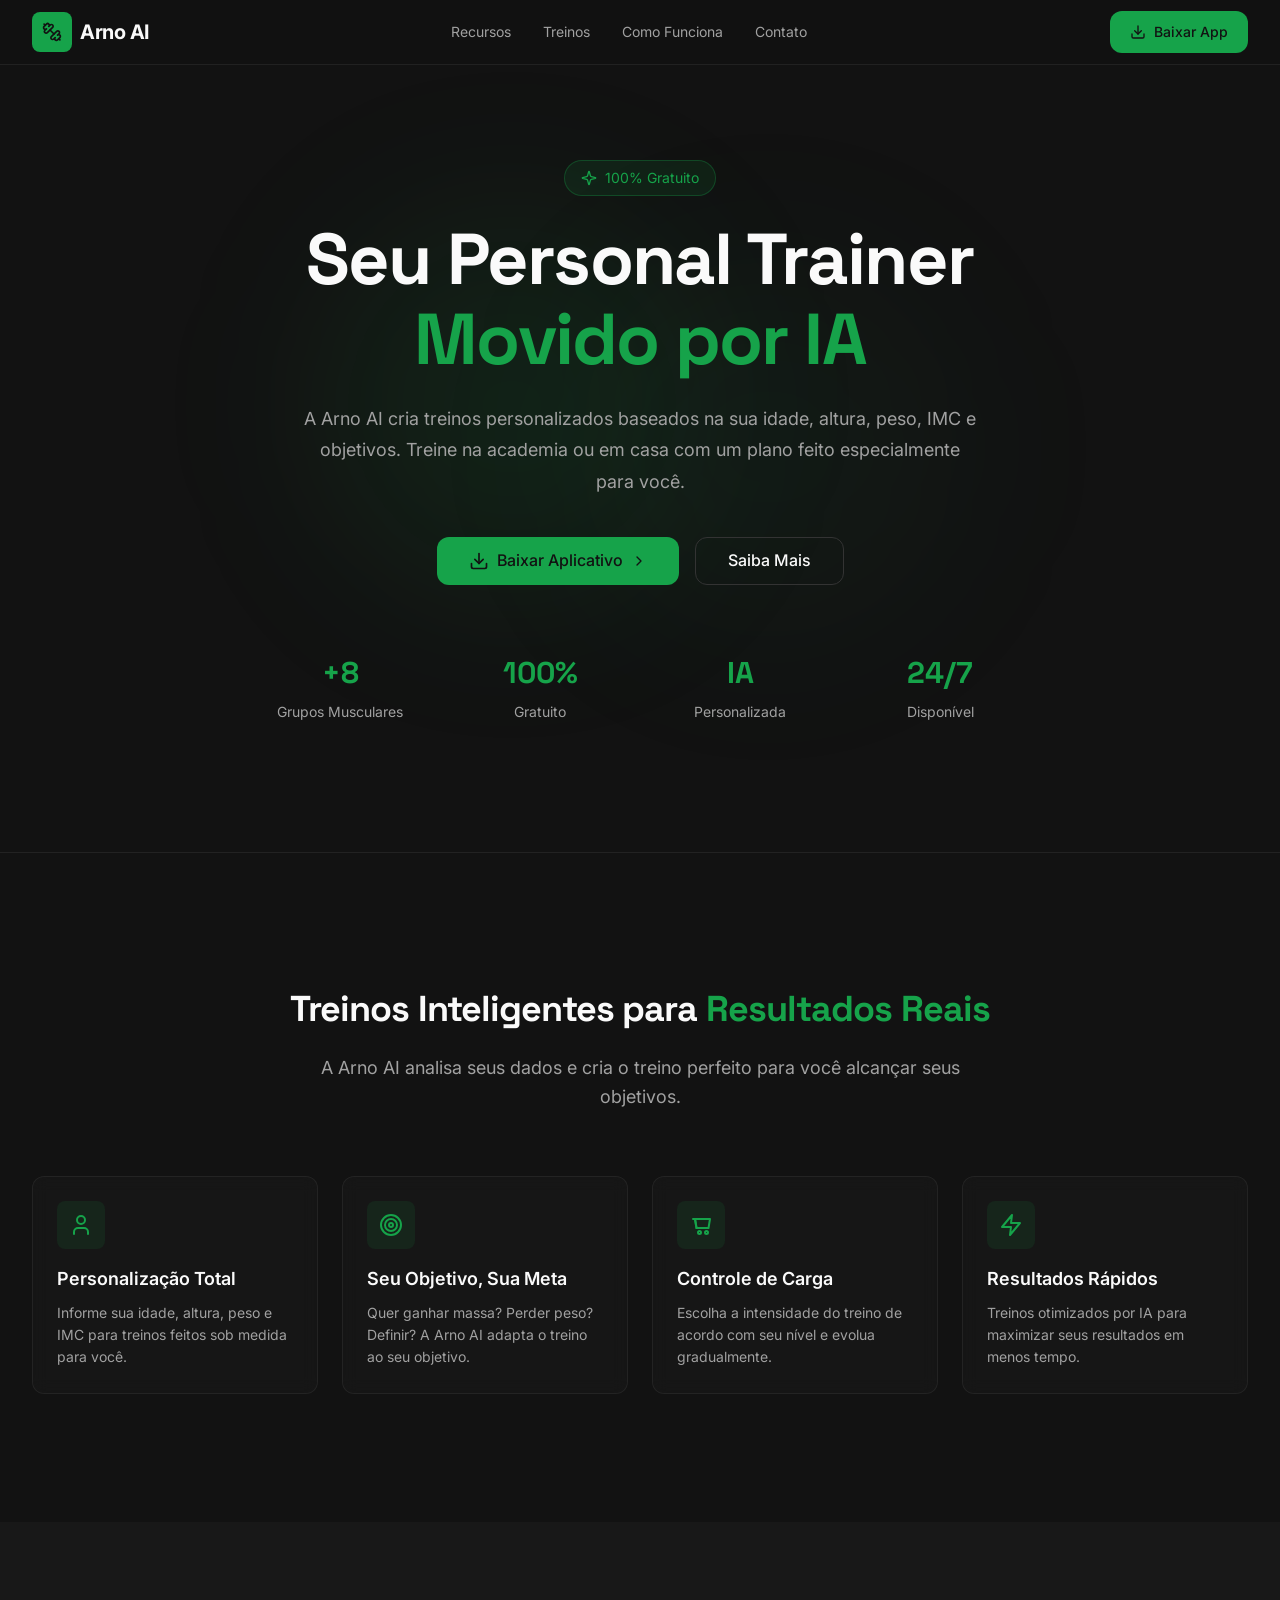
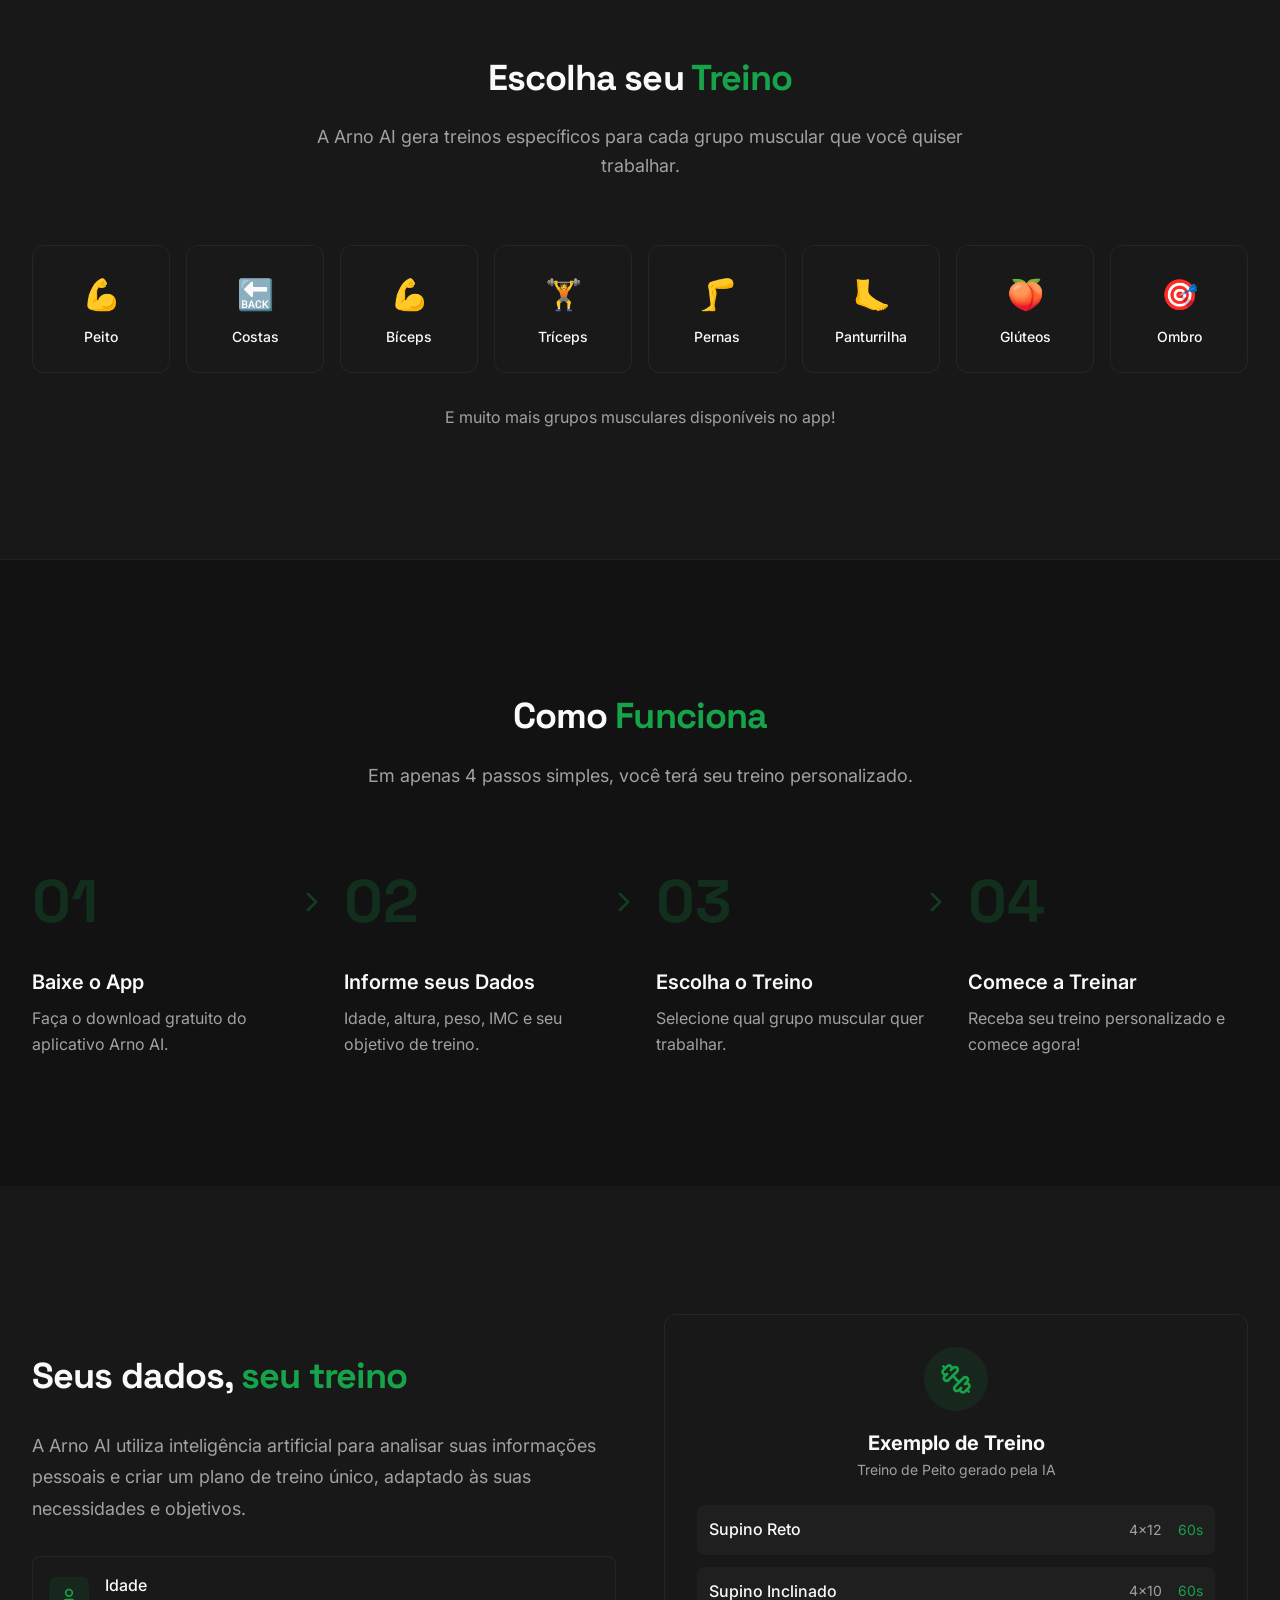
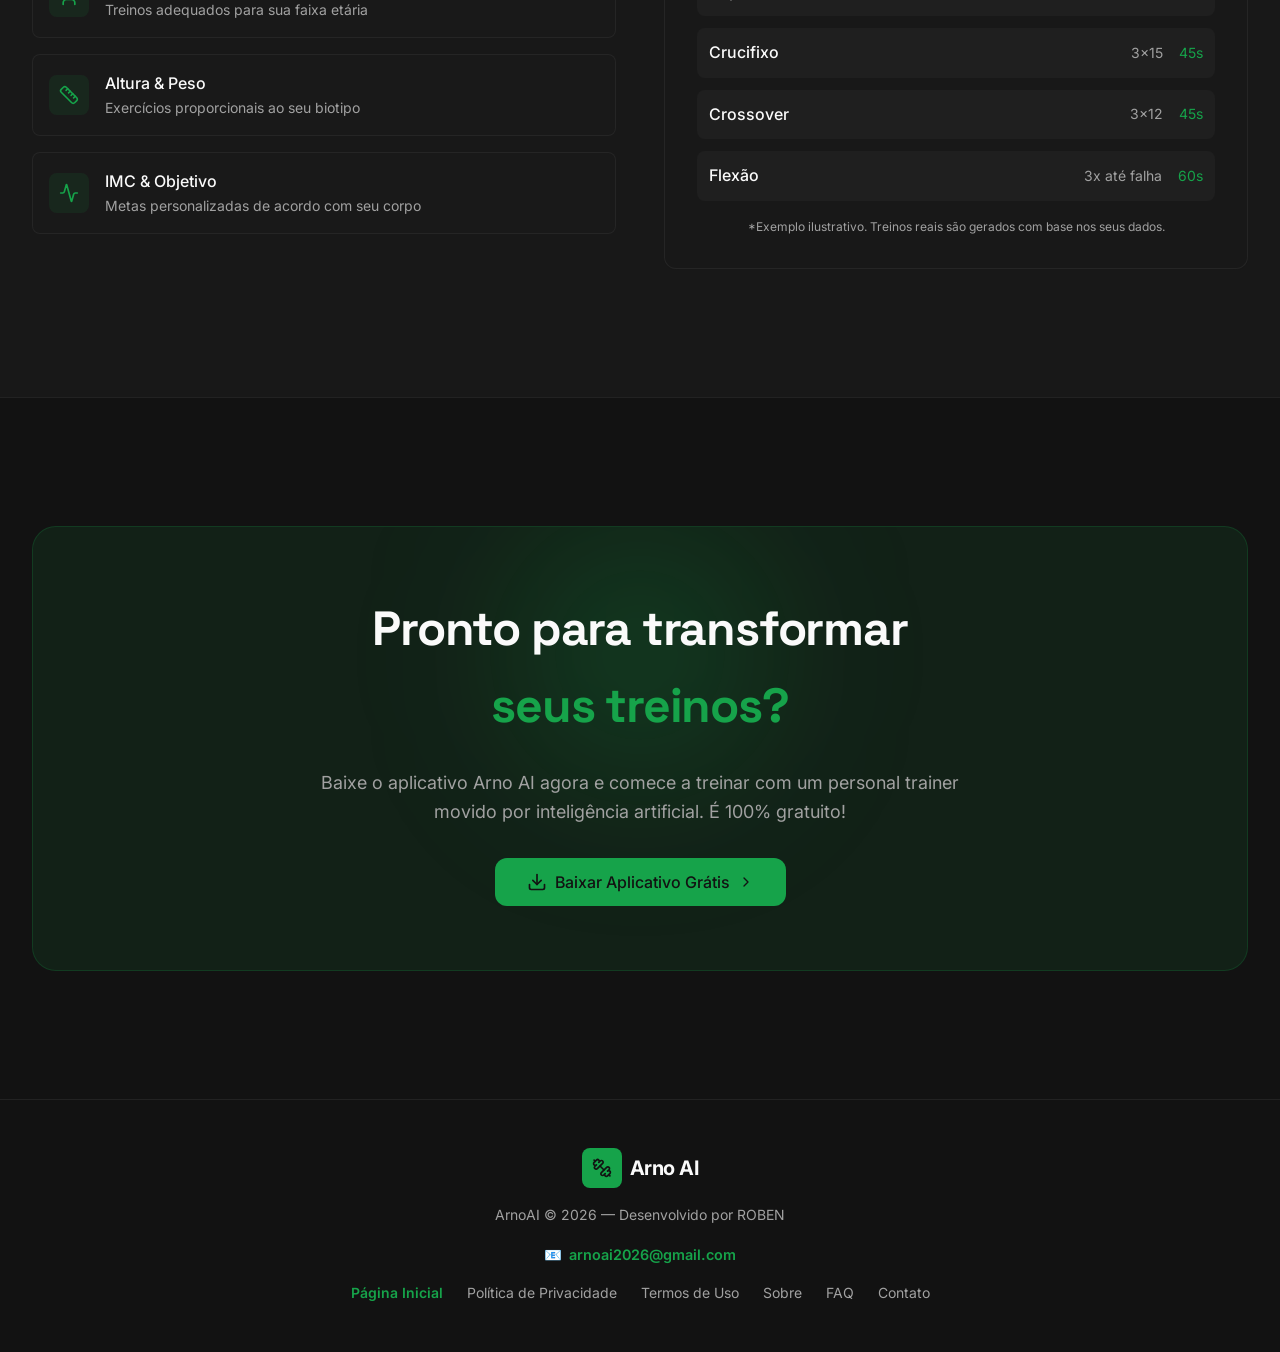
==== commit ad1e8429: "Update index.html" ====
--- a/index.html
+++ b/index.html
@@ -6,7 +6,8 @@
   <title>Arno AI - Seu Personal Trainer Inteligente</title>
   <meta name="description" content="Gere treinos personalizados com inteligência artificial. Treinos adaptados ao seu corpo, objetivos e preferências. 100% gratuito.">
   <meta name="keywords" content="treino, academia, fitness, IA, inteligência artificial, personal trainer, musculação">
-  
+  <meta name="contact" content="arnoai2026@gmail.com">
+
   <meta name="theme-color" content="#39FF88">
   <meta property="og:image" content="https://guxta44.github.io/ArnoAI/icone.png">
   <meta name="twitter:card" content="summary_large_image">
@@ -34,6 +35,43 @@
       cursor: default;
       pointer-events: none;
       opacity: 0.55;
+    }
+
+    /* ==== Complemento: rodapé moderno com contato ====
+       Apenas estilos novos, adicionados sem tocar em styles.css
+       nem alterar nenhuma classe já existente. */
+    .footer-content {
+      display: flex;
+      flex-direction: column;
+      align-items: center;
+      gap: 1rem;
+      text-align: center;
+    }
+
+    .footer-dev {
+      opacity: 0.7;
+      font-size: 0.875rem;
+      margin: 0;
+    }
+
+    .footer-contact-line {
+      display: inline-flex;
+      align-items: center;
+      gap: 0.4rem;
+      font-size: 0.9rem;
+      margin: 0;
+    }
+
+    .footer-email-link {
+      color: var(--primary);
+      text-decoration: none;
+      font-weight: 600;
+      transition: opacity 0.2s ease;
+    }
+
+    .footer-email-link:hover {
+      opacity: 0.8;
+      text-decoration: underline;
     }
   </style>
 </head>
@@ -57,6 +95,7 @@
         <a href="#recursos" class="nav-link">Recursos</a>
         <a href="#treinos" class="nav-link">Treinos</a>
         <a href="#como-funciona" class="nav-link">Como Funciona</a>
+        <a href="contato/index.html" class="nav-link">Contato</a>
       </nav>
 
       <div class="header-actions">
@@ -87,6 +126,7 @@
       <a href="#recursos" class="nav-link">Recursos</a>
       <a href="#treinos" class="nav-link">Treinos</a>
       <a href="#como-funciona" class="nav-link">Como Funciona</a>
+      <a href="contato/index.html" class="nav-link">Contato</a>
       <a href="https://github.com/Guxta44/ArnoAI/releases/download/v1.0/arno_ai.exe?raw=true" download="arno_ai.exe" class="btn btn-primary btn-full" style="text-decoration: none;">
         <svg xmlns="http://www.w3.org/2000/svg" width="16" height="16" viewBox="0 0 24 24" fill="none" stroke="currentColor" stroke-width="2" stroke-linecap="round" stroke-linejoin="round">
           <path d="M21 15v4a2 2 0 0 1-2 2H5a2 2 0 0 1-2-2v-4"/>
@@ -477,7 +517,11 @@
         <span class="logo-text">Arno AI</span>
       </div>
 
-      <p class="footer-copyright">© 2026 Arno AI. Todos os direitos reservados.</p>
+      <p class="footer-copyright">ArnoAI © 2026 — Desenvolvido por ROBEN</p>
+
+      <p class="footer-contact-line">
+        📧 <a href="mailto:arnoai2026@gmail.com" class="footer-email-link">arnoai2026@gmail.com</a>
+      </p>
 
       <div class="footer-links">
         <a href="index.html" class="footer-link" aria-current="page">Página Inicial</a>
@@ -485,6 +529,7 @@
         <a href="termos/index.html" class="footer-link">Termos de Uso</a>
         <a href="sobre/index.html" class="footer-link">Sobre</a>
         <a href="FAQ/index.html" class="footer-link">FAQ</a>
+        <a href="contato/index.html" class="footer-link">Contato</a>
       </div>
     </div>
   </footer>
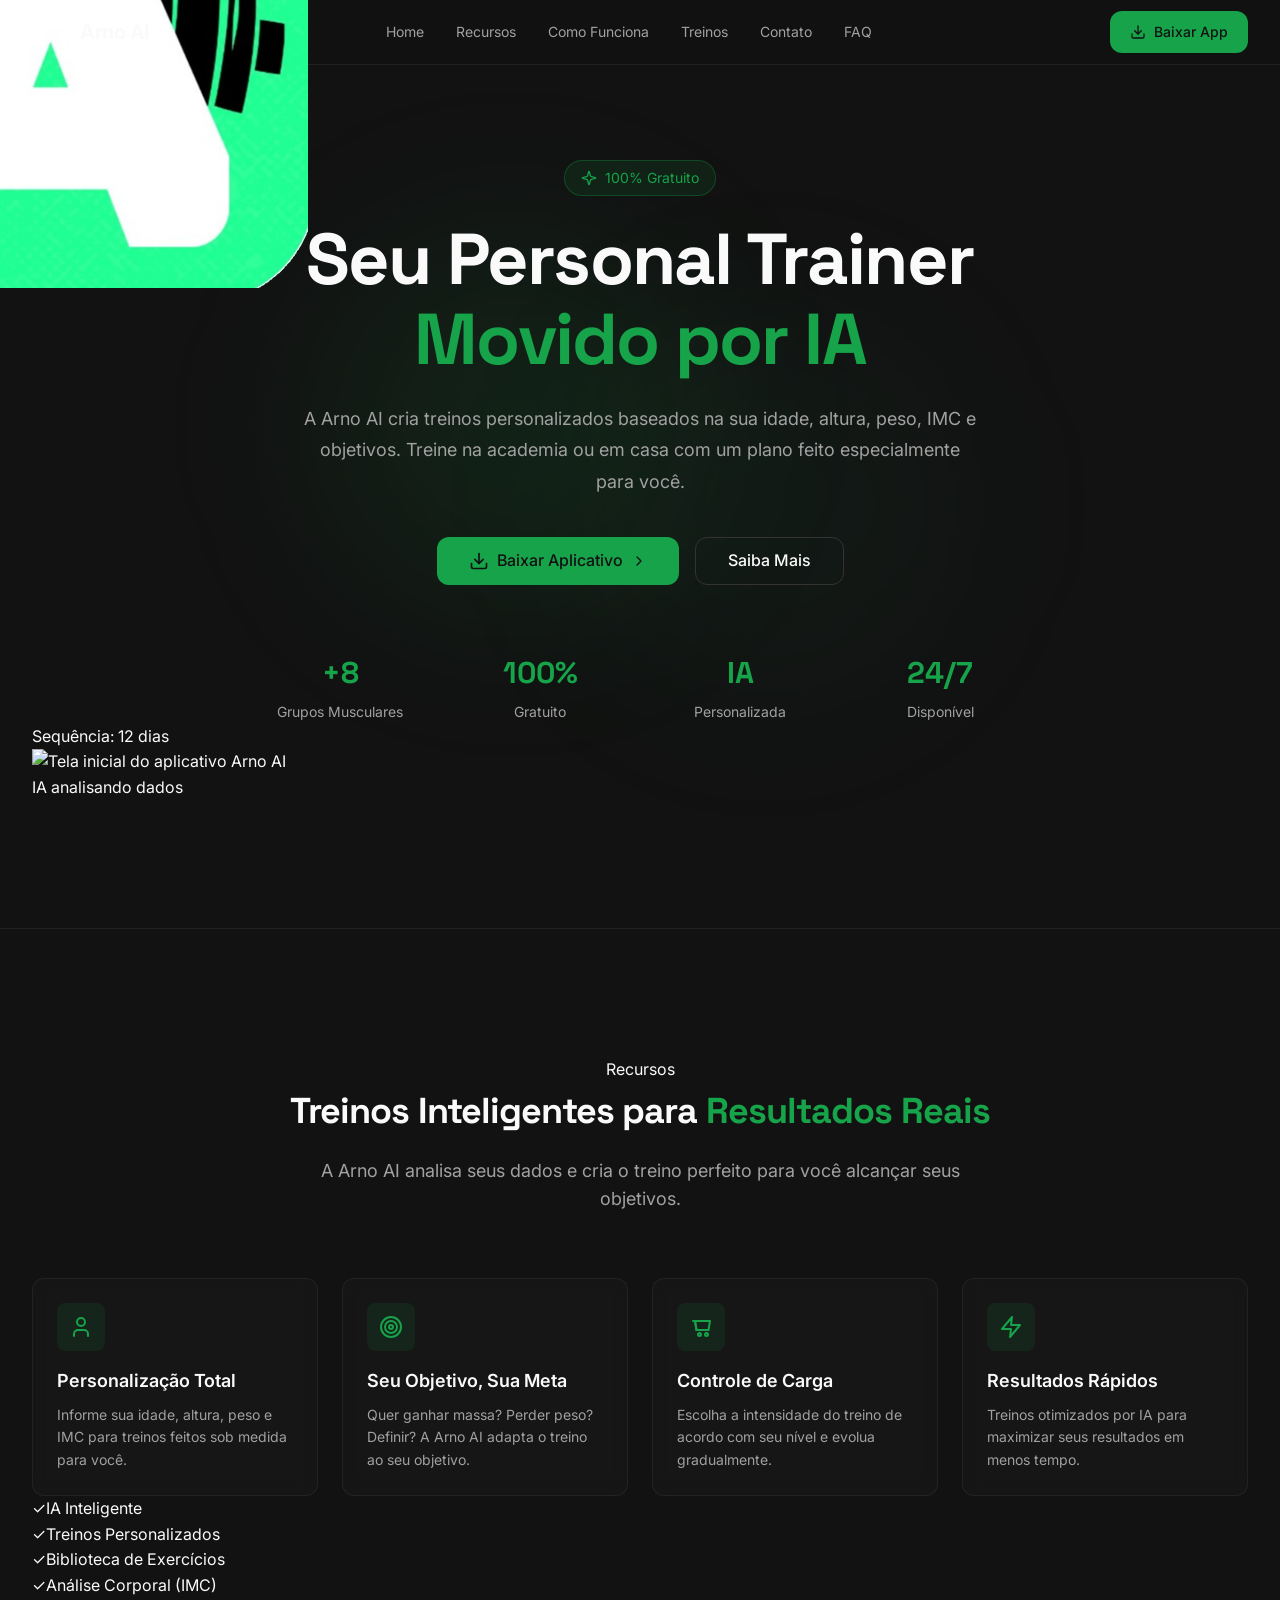
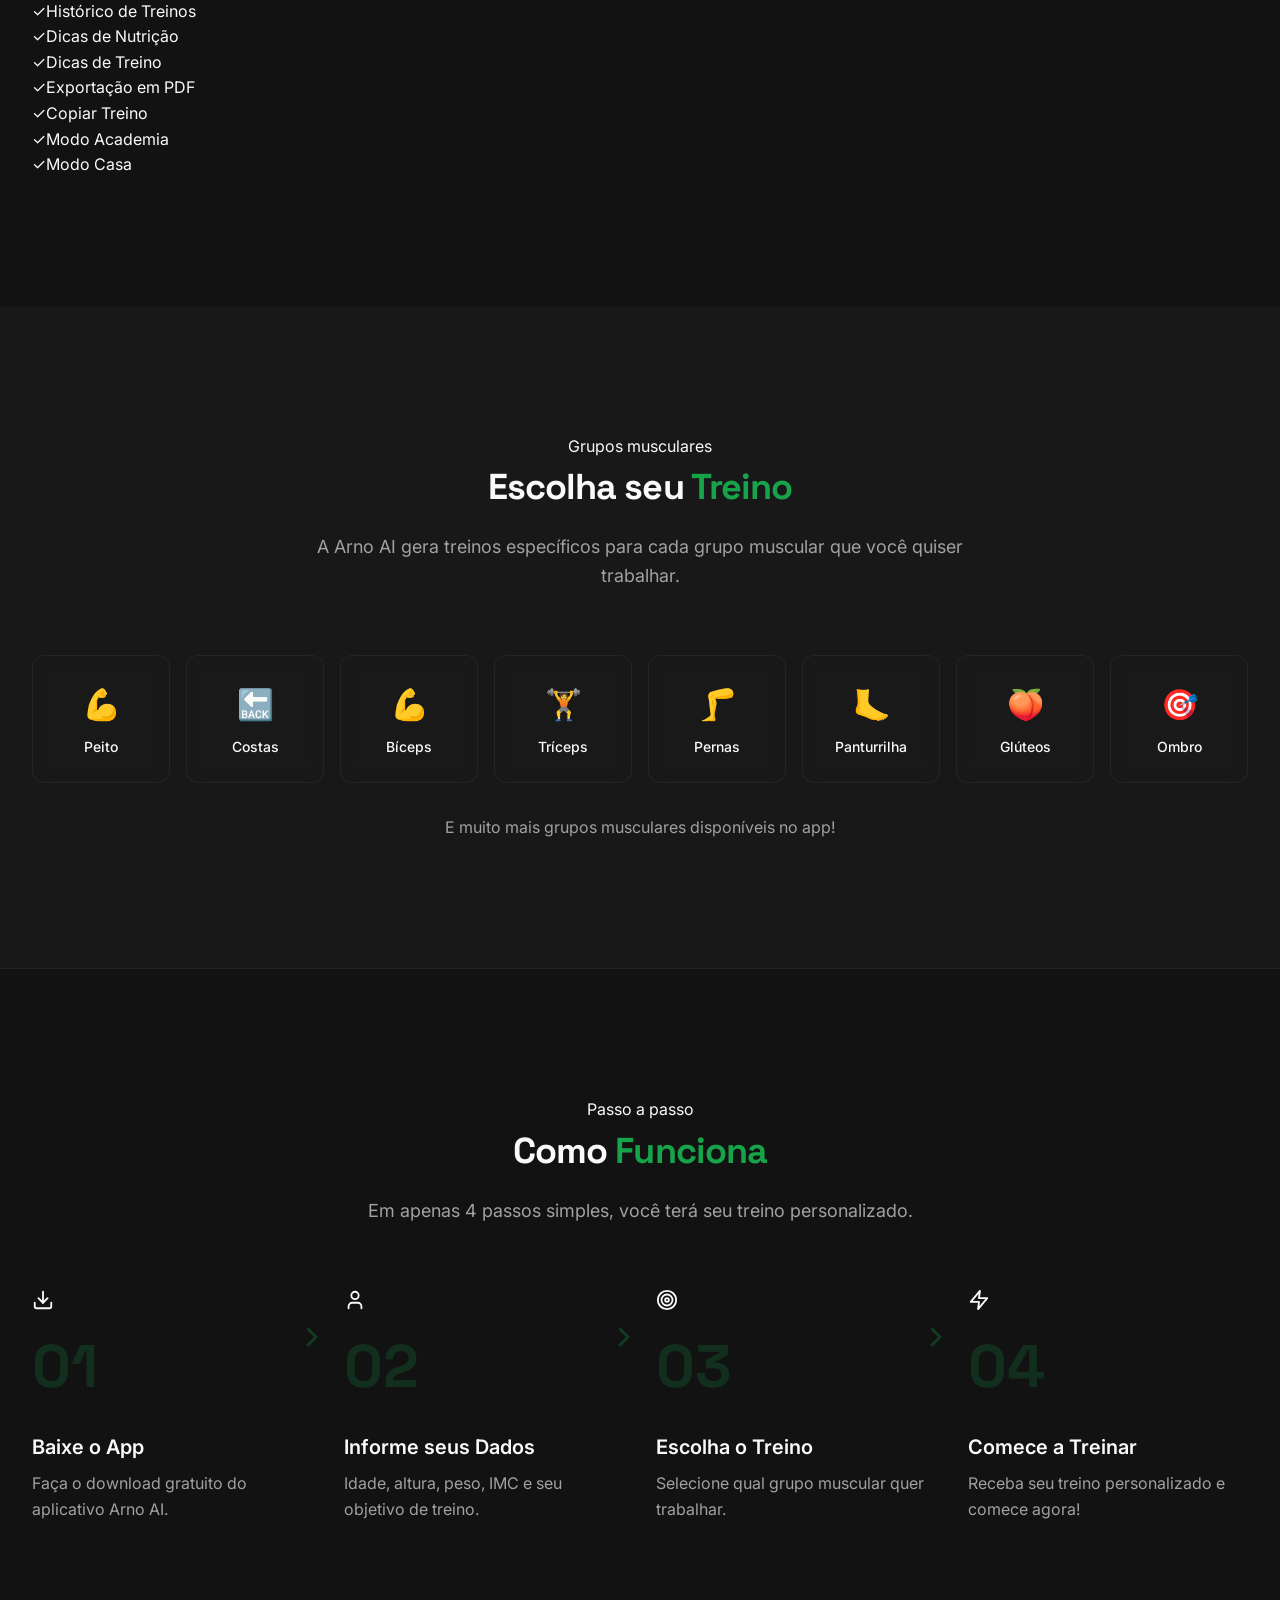
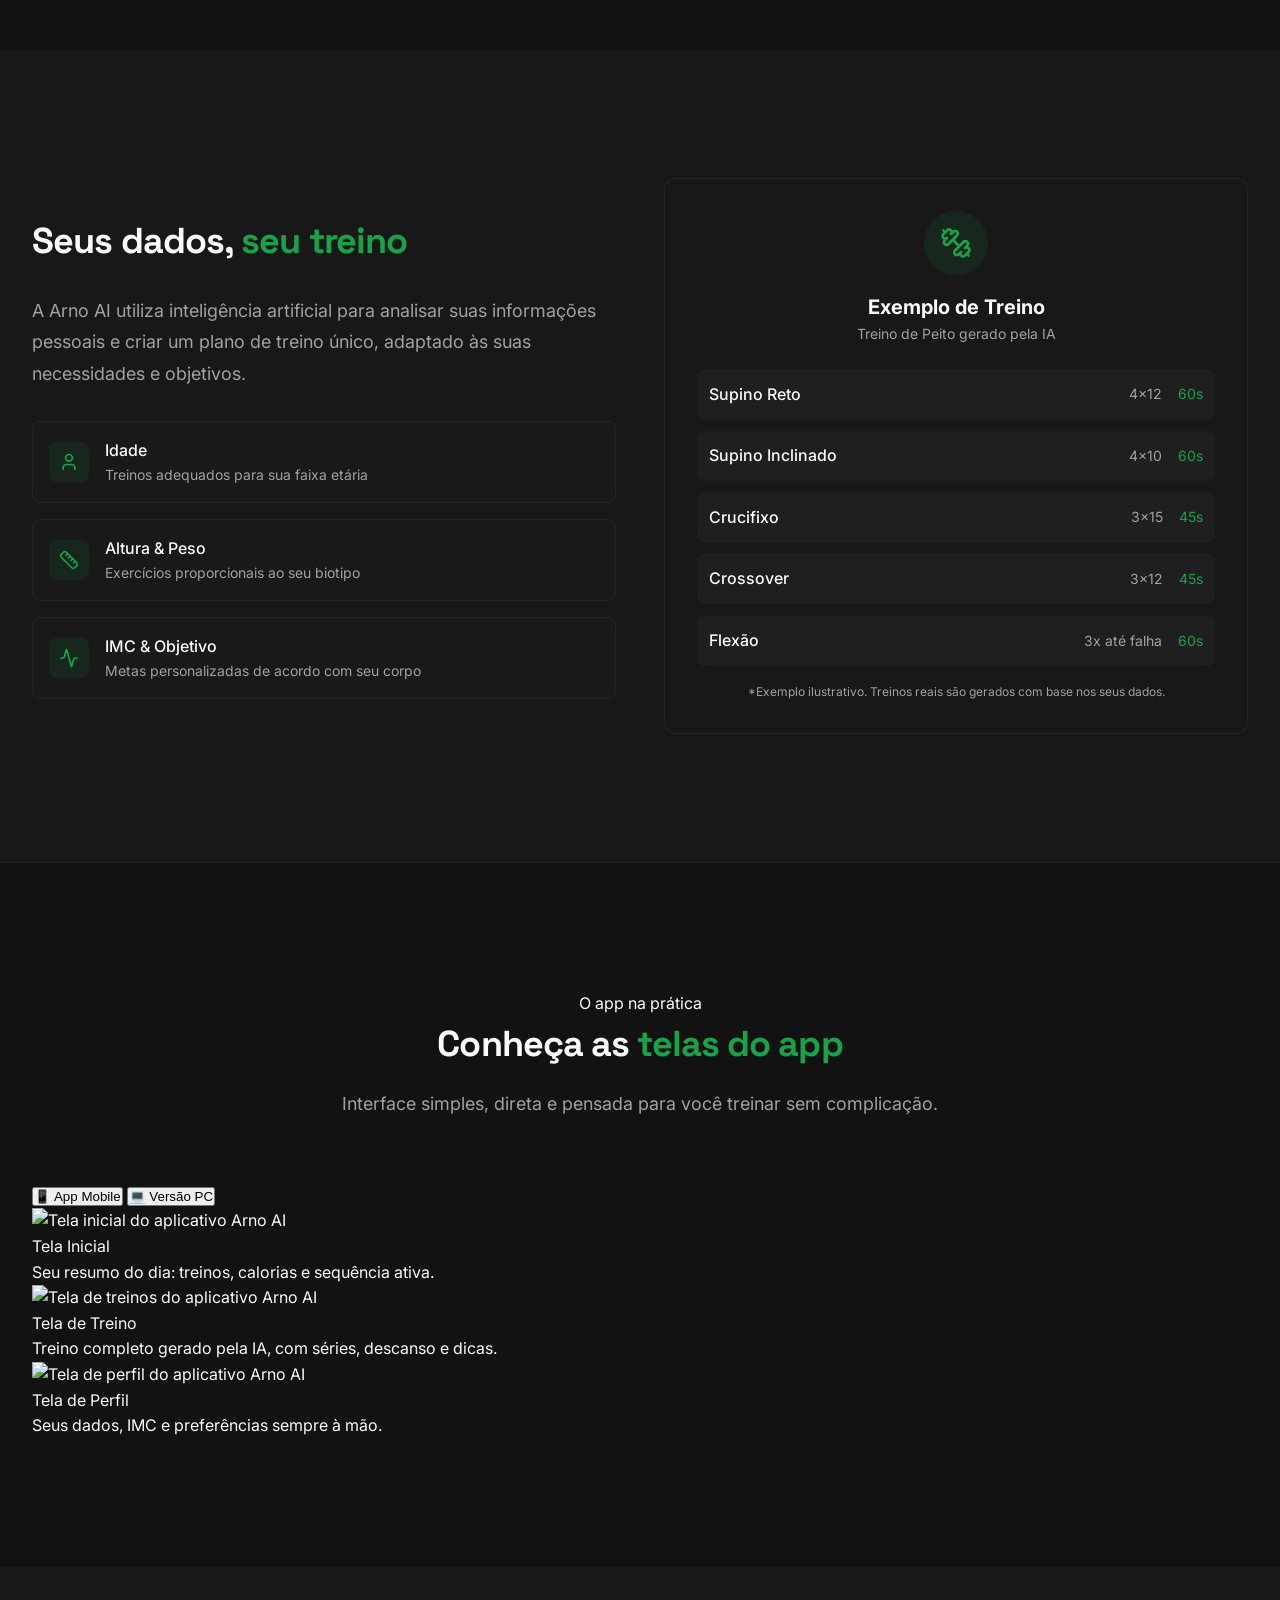
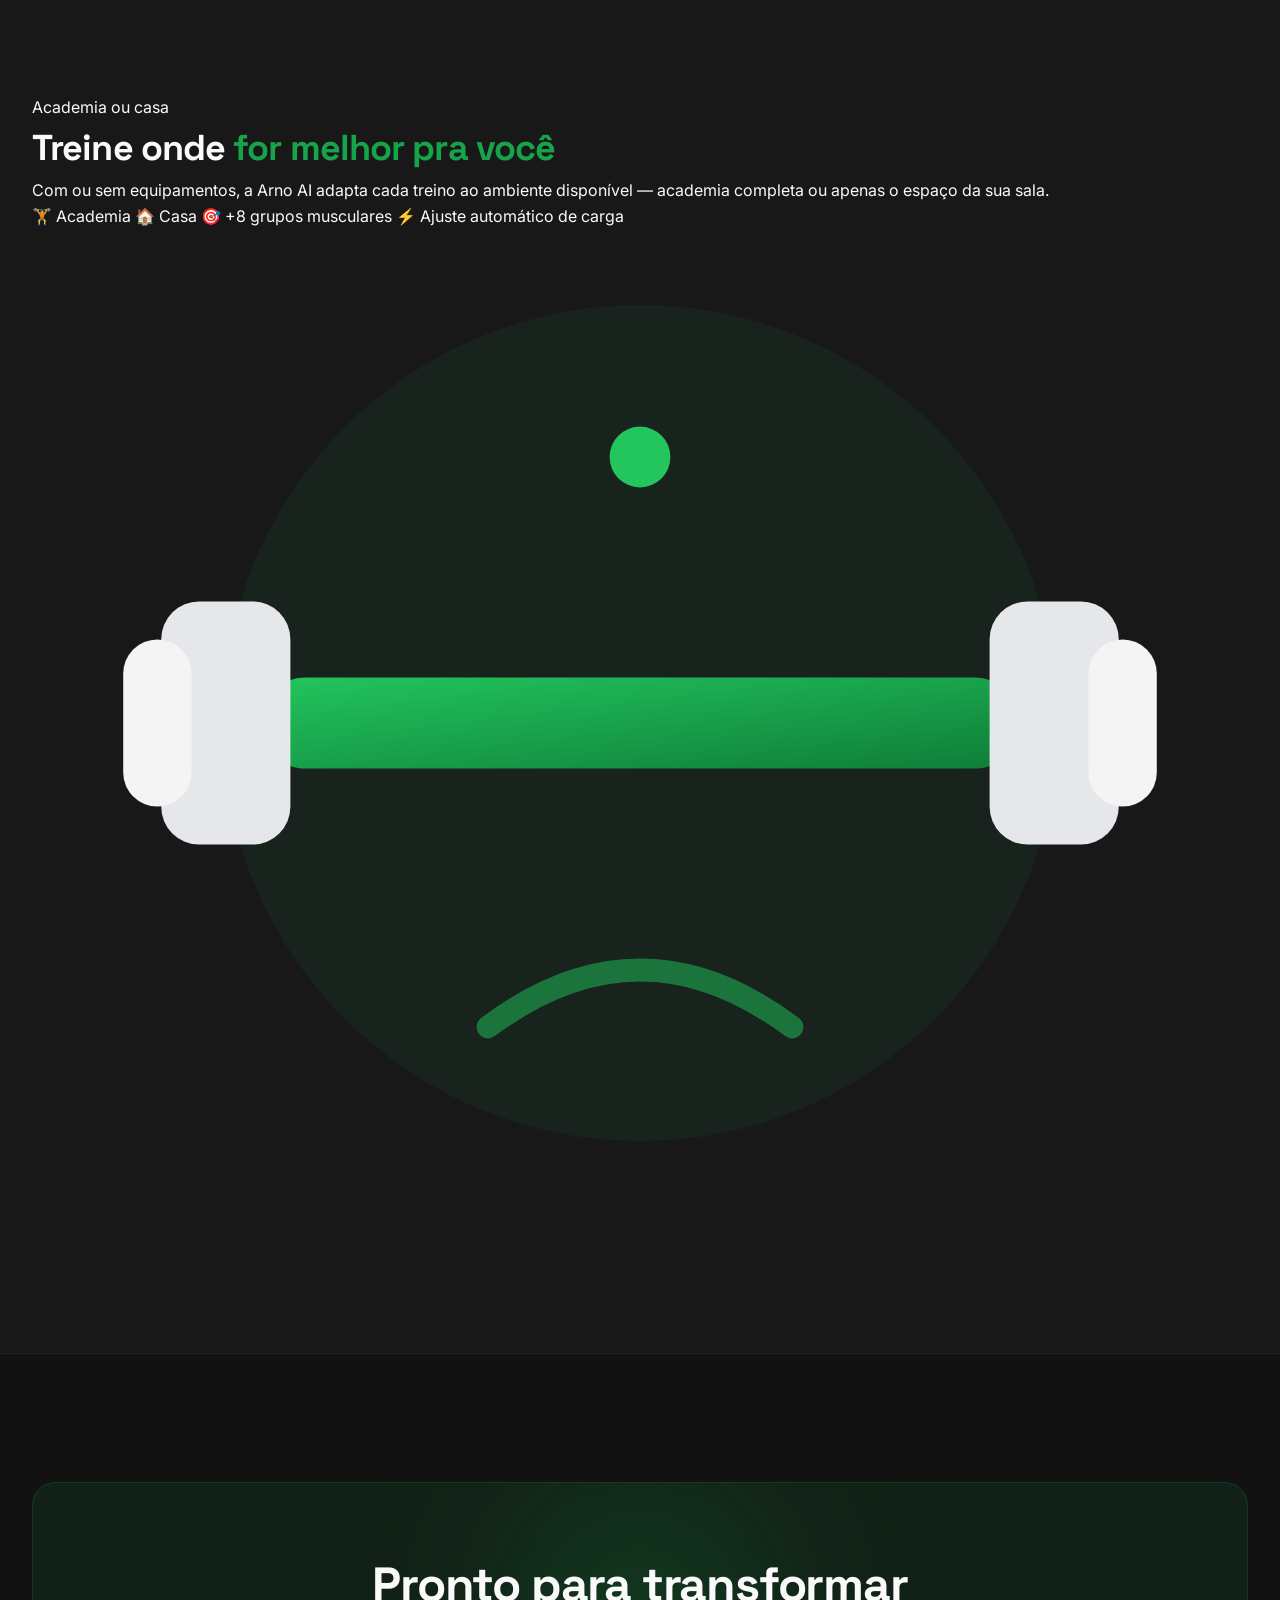
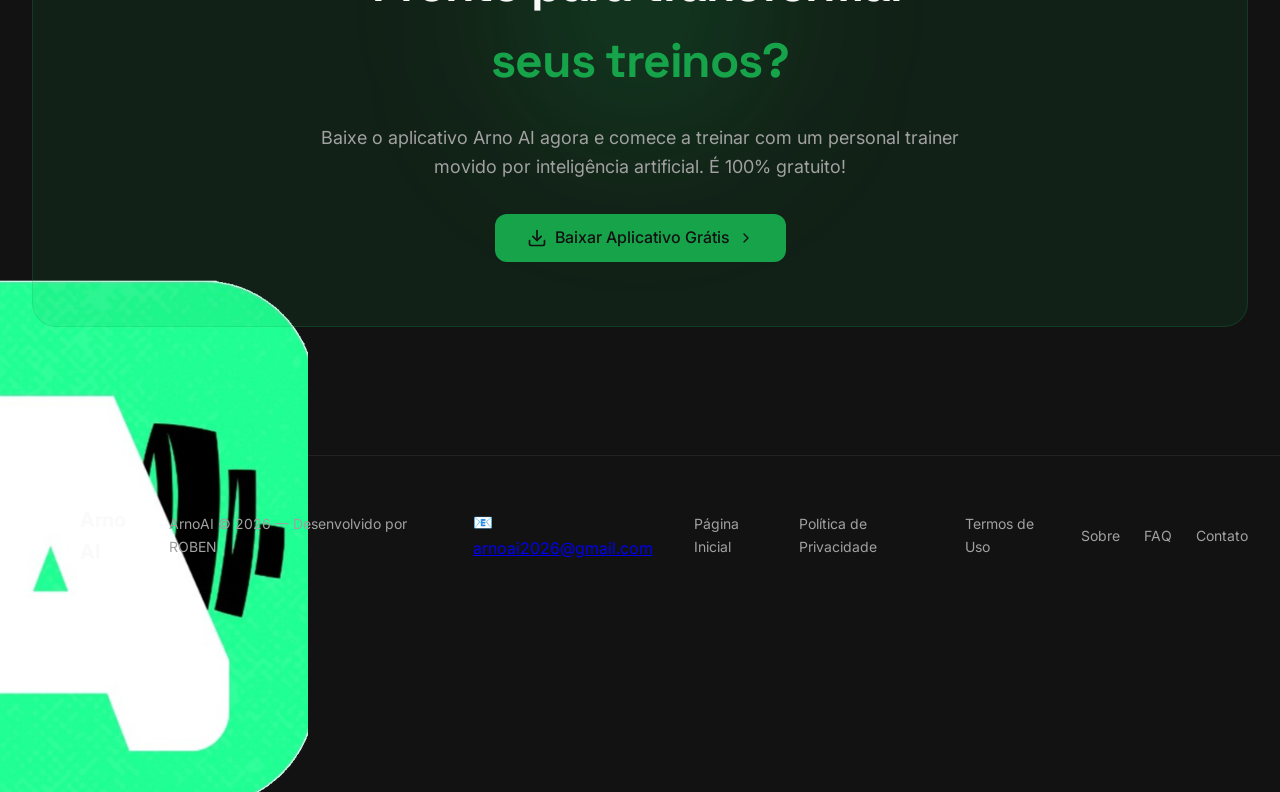
==== commit d91a9b51: "Update index.html" ====
--- a/index.html
+++ b/index.html
@@ -1,539 +1,643 @@
 <!DOCTYPE html>
 <html lang="pt-BR">
 <head>
-  <meta charset="UTF-8">
-  <meta name="viewport" content="width=device-width, initial-scale=1.0">
-  <title>Arno AI - Seu Personal Trainer Inteligente</title>
-  <meta name="description" content="Gere treinos personalizados com inteligência artificial. Treinos adaptados ao seu corpo, objetivos e preferências. 100% gratuito.">
-  <meta name="keywords" content="treino, academia, fitness, IA, inteligência artificial, personal trainer, musculação">
-  <meta name="contact" content="arnoai2026@gmail.com">
-
-  <meta name="theme-color" content="#39FF88">
-  <meta property="og:image" content="https://guxta44.github.io/ArnoAI/icone.png">
-  <meta name="twitter:card" content="summary_large_image">
-  <meta name="twitter:image" content="https://guxta44.github.io/ArnoAI/icone.png">
-
-  <link rel="preconnect" href="https://fonts.googleapis.com">
-  <link rel="preconnect" href="https://fonts.gstatic.com" crossorigin>
-  <link href="https://fonts.googleapis.com/css2?family=Inter:wght@400;500;600;700&family=Space+Grotesk:wght@500;700&display=swap" rel="stylesheet">
-  <link rel="stylesheet" href="styles.css">
-  
-  <link rel="icon" type="image/png" sizes="512x512" href="icone.png">
-  <link rel="apple-touch-icon" href="icone.png">
-  <link rel="manifest" href="manifest.json">
-
-  <style>
-    /* Pequeno complemento visual só para os estados do rodapé
-       (link da página atual e link ainda não disponível).
-       Nenhuma classe existente do styles.css foi alterada. */
-    .footer-link[aria-current="page"] {
-      color: var(--primary);
-      font-weight: 600;
-    }
-
-    .footer-link[aria-disabled="true"] {
-      cursor: default;
-      pointer-events: none;
-      opacity: 0.55;
-    }
-
-    /* ==== Complemento: rodapé moderno com contato ====
-       Apenas estilos novos, adicionados sem tocar em styles.css
-       nem alterar nenhuma classe já existente. */
-    .footer-content {
-      display: flex;
-      flex-direction: column;
-      align-items: center;
-      gap: 1rem;
-      text-align: center;
-    }
-
-    .footer-dev {
-      opacity: 0.7;
-      font-size: 0.875rem;
-      margin: 0;
-    }
-
-    .footer-contact-line {
-      display: inline-flex;
-      align-items: center;
-      gap: 0.4rem;
-      font-size: 0.9rem;
-      margin: 0;
-    }
-
-    .footer-email-link {
-      color: var(--primary);
-      text-decoration: none;
-      font-weight: 600;
-      transition: opacity 0.2s ease;
-    }
-
-    .footer-email-link:hover {
-      opacity: 0.8;
-      text-decoration: underline;
-    }
-  </style>
+<meta charset="UTF-8">
+<meta name="viewport" content="width=device-width, initial-scale=1.0">
+<title>Arno AI - Seu Personal Trainer Inteligente</title>
+<meta name="description" content="Gere treinos personalizados com inteligência artificial. Treinos adaptados ao seu corpo, objetivos e preferências. 100% gratuito.">
+<meta name="keywords" content="treino, academia, fitness, IA, inteligência artificial, personal trainer, musculação">
+<meta name="contact" content="arnoai2026@gmail.com">
+<meta name="theme-color" content="#39FF88">
+<meta property="og:image" content="https://guxta44.github.io/ArnoAI/icone.png">
+<meta name="twitter:card" content="summary_large_image">
+<meta name="twitter:image" content="https://guxta44.github.io/ArnoAI/icone.png">
+<link rel="preconnect" href="https://fonts.googleapis.com">
+<link rel="preconnect" href="https://fonts.gstatic.com" crossorigin>
+<link href="https://fonts.googleapis.com/css2?family=Inter:wght@400;500;600;700&family=Space+Grotesk:wght@500;700&display=swap" rel="stylesheet">
+<link rel="stylesheet" href="styles.css">
+<link rel="icon" type="image/png" sizes="512x512" href="icone.png">
+<link rel="apple-touch-icon" href="icone.png">
+<link rel="manifest" href="manifest.json">
 </head>
 <body>
-  <header class="header">
-    <div class="container header-content">
-      <div class="logo">
-        <div class="logo-icon">
-          <svg xmlns="http://www.w3.org/2000/svg" width="20" height="20" viewBox="0 0 24 24" fill="none" stroke="currentColor" stroke-width="2" stroke-linecap="round" stroke-linejoin="round">
-            <path d="M14.4 14.4 9.6 9.6"/>
-            <path d="M18.657 21.485a2 2 0 1 1-2.829-2.828l-1.767 1.768a2 2 0 1 1-2.829-2.829l6.364-6.364a2 2 0 1 1 2.829 2.829l-1.768 1.767a2 2 0 1 1 2.828 2.829z"/>
-            <path d="m21.5 21.5-1.4-1.4"/>
-            <path d="M3.9 3.9 2.5 2.5"/>
-            <path d="M6.404 12.768a2 2 0 1 1-2.829-2.829l1.768-1.767a2 2 0 1 1-2.828-2.829l2.828-2.828a2 2 0 1 1 2.829 2.828l1.767-1.768a2 2 0 1 1 2.829 2.829z"/>
-          </svg>
-        </div>
-        <span class="logo-text">Arno AI</span>
-      </div>
-
-      <nav class="nav-desktop">
-        <a href="#recursos" class="nav-link">Recursos</a>
-        <a href="#treinos" class="nav-link">Treinos</a>
-        <a href="#como-funciona" class="nav-link">Como Funciona</a>
-        <a href="contato/index.html" class="nav-link">Contato</a>
-      </nav>
-
-      <div class="header-actions">
-        <a href="https://github.com/Guxta44/ArnoAI/releases/download/v1.0/arno_ai.exe?raw=true" download="arno_ai.exe" class="btn btn-primary" style="text-decoration: none;">
-          <svg xmlns="http://www.w3.org/2000/svg" width="16" height="16" viewBox="0 0 24 24" fill="none" stroke="currentColor" stroke-width="2" stroke-linecap="round" stroke-linejoin="round">
-            <path d="M21 15v4a2 2 0 0 1-2 2H5a2 2 0 0 1-2-2v-4"/>
-            <polyline points="7 10 12 15 17 10"/>
-            <line x1="12" x2="12" y1="15" y2="3"/>
-          </svg>
-          Baixar App
-        </a>
-      </div>
-
-      <button class="mobile-menu-btn" id="mobileMenuBtn" aria-label="Abrir menu">
-        <svg class="menu-icon" xmlns="http://www.w3.org/2000/svg" width="24" height="24" viewBox="0 0 24 24" fill="none" stroke="currentColor" stroke-width="2" stroke-linecap="round" stroke-linejoin="round">
-          <line x1="4" x2="20" y1="12" y2="12"/>
-          <line x1="4" x2="20" y1="6" y2="6"/>
-          <line x1="4" x2="20" y1="18" y2="18"/>
-        </svg>
-        <svg class="close-icon hidden" xmlns="http://www.w3.org/2000/svg" width="24" height="24" viewBox="0 0 24 24" fill="none" stroke="currentColor" stroke-width="2" stroke-linecap="round" stroke-linejoin="round">
-          <path d="M18 6 6 18"/>
-          <path d="m6 6 12 12"/>
-        </svg>
-      </button>
-    </div>
-
-    <nav class="nav-mobile hidden" id="mobileMenu">
-      <a href="#recursos" class="nav-link">Recursos</a>
-      <a href="#treinos" class="nav-link">Treinos</a>
-      <a href="#como-funciona" class="nav-link">Como Funciona</a>
-      <a href="contato/index.html" class="nav-link">Contato</a>
-      <a href="https://github.com/Guxta44/ArnoAI/releases/download/v1.0/arno_ai.exe?raw=true" download="arno_ai.exe" class="btn btn-primary btn-full" style="text-decoration: none;">
-        <svg xmlns="http://www.w3.org/2000/svg" width="16" height="16" viewBox="0 0 24 24" fill="none" stroke="currentColor" stroke-width="2" stroke-linecap="round" stroke-linejoin="round">
-          <path d="M21 15v4a2 2 0 0 1-2 2H5a2 2 0 0 1-2-2v-4"/>
-          <polyline points="7 10 12 15 17 10"/>
-          <line x1="12" x2="12" y1="15" y2="3"/>
-        </svg>
-        Baixar App
-      </a>
-    </nav>
-  </header>
-
-  <section class="hero">
-    <div class="hero-bg">
-      <div class="hero-blob hero-blob-1"></div>
-      <div class="hero-blob hero-blob-2"></div>
-    </div>
-
-    <div class="container">
-      <div class="hero-content">
-        <div class="badge">
-          <svg xmlns="http://www.w3.org/2000/svg" width="16" height="16" viewBox="0 0 24 24" fill="none" stroke="currentColor" stroke-width="2" stroke-linecap="round" stroke-linejoin="round">
-            <path d="M9.937 15.5A2 2 0 0 0 8.5 14.063l-6.135-1.582a.5.5 0 0 1 0-.962L8.5 9.936A2 2 0 0 0 9.937 8.5l1.582-6.135a.5.5 0 0 1 .963 0L14.063 8.5A2 2 0 0 0 15.5 9.937l6.135 1.581a.5.5 0 0 1 0 .964L15.5 14.063a2 2 0 0 0-1.437 1.437l-1.582 6.135a.5.5 0 0 1-.963 0z"/>
-          </svg>
-          <span>100% Gratuito</span>
-        </div>
-
-        <h1 class="hero-title">
-          Seu Personal Trainer
-          <br>
-          <span class="text-primary">Movido por IA</span>
-        </h1>
-
-        <p class="hero-description">
-          A Arno AI cria treinos personalizados baseados na sua idade, altura, peso, 
-          IMC e objetivos. Treine na academia ou em casa com um plano feito especialmente para você.
-        </p>
-
-        <div class="hero-buttons">
-          <a href="https://github.com/Guxta44/ArnoAI/releases/download/v1.0/arno_ai.exe?raw=true" download="arno_ai.exe" class="btn btn-primary btn-lg" style="text-decoration: none;">
-            <svg xmlns="http://www.w3.org/2000/svg" width="20" height="20" viewBox="0 0 24 24" fill="none" stroke="currentColor" stroke-width="2" stroke-linecap="round" stroke-linejoin="round">
-              <path d="M21 15v4a2 2 0 0 1-2 2H5a2 2 0 0 1-2-2v-4"/>
-              <polyline points="7 10 12 15 17 10"/>
-              <line x1="12" x2="12" y1="15" y2="3"/>
-            </svg>
-            Baixar Aplicativo
-            <svg xmlns="http://www.w3.org/2000/svg" width="16" height="16" viewBox="0 0 24 24" fill="none" stroke="currentColor" stroke-width="2" stroke-linecap="round" stroke-linejoin="round">
-              <path d="m9 18 6-6-6-6"/>
-            </svg>
-          </a>
-          <a href="saibamais/index.html" class="btn btn-outline btn-lg" style="text-decoration: none;">Saiba Mais</a>
-        </div>
-
-        <div class="stats">
-          <div class="stat">
-            <div class="stat-value">+8</div>
-            <div class="stat-label">Grupos Musculares</div>
-          </div>
-          <div class="stat">
-            <div class="stat-value">100%</div>
-            <div class="stat-label">Gratuito</div>
-          </div>
-          <div class="stat">
-            <div class="stat-value">IA</div>
-            <div class="stat-label">Personalizada</div>
-          </div>
-          <div class="stat">
-            <div class="stat-value">24/7</div>
-            <div class="stat-label">Disponível</div>
-          </div>
-        </div>
-      </div>
-    </div>
-  </section>
-
-  <section id="recursos" class="section section-border">
-    <div class="container">
-      <div class="section-header">
-        <h2 class="section-title">
-          Treinos Inteligentes para
-          <span class="text-primary"> Resultados Reais</span>
-        </h2>
-        <p class="section-description">
-          A Arno AI analisa seus dados e cria o treino perfeito para você alcançar seus objetivos.
-        </p>
-      </div>
-
-      <div class="features-grid">
-        <div class="feature-card">
-          <div class="feature-icon">
-            <svg xmlns="http://www.w3.org/2000/svg" width="24" height="24" viewBox="0 0 24 24" fill="none" stroke="currentColor" stroke-width="2" stroke-linecap="round" stroke-linejoin="round">
-              <path d="M19 21v-2a4 4 0 0 0-4-4H9a4 4 0 0 0-4 4v2"/>
-              <circle cx="12" cy="7" r="4"/>
-            </svg>
-          </div>
-          <h3 class="feature-title">Personalização Total</h3>
-          <p class="feature-description">Informe sua idade, altura, peso e IMC para treinos feitos sob medida para você.</p>
-        </div>
-
-        <div class="feature-card">
-          <div class="feature-icon">
-            <svg xmlns="http://www.w3.org/2000/svg" width="24" height="24" viewBox="0 0 24 24" fill="none" stroke="currentColor" stroke-width="2" stroke-linecap="round" stroke-linejoin="round">
-              <circle cx="12" cy="12" r="10"/>
-              <circle cx="12" cy="12" r="6"/>
-              <circle cx="12" cy="12" r="2"/>
-            </svg>
-          </div>
-          <h3 class="feature-title">Seu Objetivo, Sua Meta</h3>
-          <p class="feature-description">Quer ganhar massa? Perder peso? Definir? A Arno AI adapta o treino ao seu objetivo.</p>
-        </div>
-
-        <div class="feature-card">
-          <div class="feature-icon">
-            <svg xmlns="http://www.w3.org/2000/svg" width="24" height="24" viewBox="0 0 24 24" fill="none" stroke="currentColor" stroke-width="2" stroke-linecap="round" stroke-linejoin="round">
-              <path d="M6 6h15l-1.5 9h-12z"/>
-              <path d="M6 6H4"/>
-              <path d="m6 6 1.5 9"/>
-              <circle cx="10.5" cy="19.5" r="1.5"/>
-              <circle cx="17.5" cy="19.5" r="1.5"/>
-            </svg>
-          </div>
-          <h3 class="feature-title">Controle de Carga</h3>
-          <p class="feature-description">Escolha a intensidade do treino de acordo com seu nível e evolua gradualmente.</p>
-        </div>
-
-        <div class="feature-card">
-          <div class="feature-icon">
-            <svg xmlns="http://www.w3.org/2000/svg" width="24" height="24" viewBox="0 0 24 24" fill="none" stroke="currentColor" stroke-width="2" stroke-linecap="round" stroke-linejoin="round">
-              <path d="M13 2 3 14h9l-1 8 10-12h-9l1-8z"/>
-            </svg>
-          </div>
-          <h3 class="feature-title">Resultados Rápidos</h3>
-          <p class="feature-description">Treinos otimizados por IA para maximizar seus resultados em menos tempo.</p>
-        </div>
-      </div>
-    </div>
-  </section>
-
-  <section id="treinos" class="section section-dark">
-    <div class="container">
-      <div class="section-header">
-        <h2 class="section-title">
-          Escolha seu <span class="text-primary">Treino</span>
-        </h2>
-        <p class="section-description">
-          A Arno AI gera treinos específicos para cada grupo muscular que você quiser trabalhar.
-        </p>
-      </div>
-
-      <div class="workouts-grid">
-        <div class="workout-card">
-          <span class="workout-emoji">💪</span>
-          <span class="workout-name">Peito</span>
-        </div>
-        <div class="workout-card">
-          <span class="workout-emoji">🔙</span>
-          <span class="workout-name">Costas</span>
-        </div>
-        <div class="workout-card">
-          <span class="workout-emoji">💪</span>
-          <span class="workout-name">Bíceps</span>
-        </div>
-        <div class="workout-card">
-          <span class="workout-emoji">🏋️</span>
-          <span class="workout-name">Tríceps</span>
-        </div>
-        <div class="workout-card">
-          <span class="workout-emoji">🦵</span>
-          <span class="workout-name">Pernas</span>
-        </div>
-        <div class="workout-card">
-          <span class="workout-emoji">🦶</span>
-          <span class="workout-name">Panturrilha</span>
-        </div>
-        <div class="workout-card">
-          <span class="workout-emoji">🍑</span>
-          <span class="workout-name">Glúteos</span>
-        </div>
-        <div class="workout-card">
-          <span class="workout-emoji">🎯</span>
-          <span class="workout-name">Ombro</span>
-        </div>
-      </div>
-
-      <p class="workouts-note">E muito mais grupos musculares disponíveis no app!</p>
-    </div>
-  </section>
-
-  <section id="como-funciona" class="section section-border">
-    <div class="container">
-      <div class="section-header">
-        <h2 class="section-title">
-          Como <span class="text-primary">Funciona</span>
-        </h2>
-        <p class="section-description">
-          Em apenas 4 passos simples, você terá seu treino personalizado.
-        </p>
-      </div>
-
-      <div class="steps-grid">
-        <div class="step">
-          <div class="step-number">01</div>
-          <h3 class="step-title">Baixe o App</h3>
-          <p class="step-description">Faça o download gratuito do aplicativo Arno AI.</p>
-          <svg class="step-arrow" xmlns="http://www.w3.org/2000/svg" width="32" height="32" viewBox="0 0 24 24" fill="none" stroke="currentColor" stroke-width="2" stroke-linecap="round" stroke-linejoin="round">
-            <path d="m9 18 6-6-6-6"/>
-          </svg>
-        </div>
-        <div class="step">
-          <div class="step-number">02</div>
-          <h3 class="step-title">Informe seus Dados</h3>
-          <p class="step-description">Idade, altura, peso, IMC e seu objetivo de treino.</p>
-          <svg class="step-arrow" xmlns="http://www.w3.org/2000/svg" width="32" height="32" viewBox="0 0 24 24" fill="none" stroke="currentColor" stroke-width="2" stroke-linecap="round" stroke-linejoin="round">
-            <path d="m9 18 6-6-6-6"/>
-          </svg>
-        </div>
-        <div class="step">
-          <div class="step-number">03</div>
-          <h3 class="step-title">Escolha o Treino</h3>
-          <p class="step-description">Selecione qual grupo muscular quer trabalhar.</p>
-          <svg class="step-arrow" xmlns="http://www.w3.org/2000/svg" width="32" height="32" viewBox="0 0 24 24" fill="none" stroke="currentColor" stroke-width="2" stroke-linecap="round" stroke-linejoin="round">
-            <path d="m9 18 6-6-6-6"/>
-          </svg>
-        </div>
-        <div class="step">
-          <div class="step-number">04</div>
-          <h3 class="step-title">Comece a Treinar</h3>
-          <p class="step-description">Receba seu treino personalizado e comece agora!</p>
-        </div>
-      </div>
-    </div>
-  </section>
-
-  <section class="section section-dark">
-    <div class="container">
-      <div class="data-grid">
-        <div class="data-content">
-          <h2 class="section-title text-left">
-            Seus dados, <span class="text-primary">seu treino</span>
-          </h2>
-          <p class="data-description">
-            A Arno AI utiliza inteligência artificial para analisar suas informações 
-            pessoais e criar um plano de treino único, adaptado às suas necessidades e objetivos.
-          </p>
-
-          <div class="data-items">
-            <div class="data-item">
-              <div class="data-item-icon">
-                <svg xmlns="http://www.w3.org/2000/svg" width="20" height="20" viewBox="0 0 24 24" fill="none" stroke="currentColor" stroke-width="2" stroke-linecap="round" stroke-linejoin="round">
-                  <path d="M19 21v-2a4 4 0 0 0-4-4H9a4 4 0 0 0-4 4v2"/>
-                  <circle cx="12" cy="7" r="4"/>
-                </svg>
-              </div>
-              <div>
-                <div class="data-item-title">Idade</div>
-                <div class="data-item-text">Treinos adequados para sua faixa etária</div>
-              </div>
-            </div>
-
-            <div class="data-item">
-              <div class="data-item-icon">
-                <svg xmlns="http://www.w3.org/2000/svg" width="20" height="20" viewBox="0 0 24 24" fill="none" stroke="currentColor" stroke-width="2" stroke-linecap="round" stroke-linejoin="round">
-                  <path d="M21.3 15.3a2.4 2.4 0 0 1 0 3.4l-2.6 2.6a2.4 2.4 0 0 1-3.4 0L2.7 8.7a2.41 2.41 0 0 1 0-3.4l2.6-2.6a2.41 2.41 0 0 1 3.4 0Z"/>
-                  <path d="m14.5 12.5 2-2"/>
-                  <path d="m11.5 9.5 2-2"/>
-                  <path d="m8.5 6.5 2-2"/>
-                  <path d="m17.5 15.5 2-2"/>
-                </svg>
-              </div>
-              <div>
-                <div class="data-item-title">Altura & Peso</div>
-                <div class="data-item-text">Exercícios proporcionais ao seu biotipo</div>
-              </div>
-            </div>
-
-            <div class="data-item">
-              <div class="data-item-icon">
-                <svg xmlns="http://www.w3.org/2000/svg" width="20" height="20" viewBox="0 0 24 24" fill="none" stroke="currentColor" stroke-width="2" stroke-linecap="round" stroke-linejoin="round">
-                  <path d="M22 12h-2.48a2 2 0 0 0-1.93 1.46l-2.35 8.36a.25.25 0 0 1-.48 0L9.24 2.18a.25.25 0 0 0-.48 0l-2.35 8.36A2 2 0 0 1 4.49 12H2"/>
-                </svg>
-              </div>
-              <div>
-                <div class="data-item-title">IMC & Objetivo</div>
-                <div class="data-item-text">Metas personalizadas de acordo com seu corpo</div>
-              </div>
-            </div>
-          </div>
-        </div>
-
-        <div class="preview-card">
-          <div class="preview-header">
-            <div class="preview-icon">
-              <svg xmlns="http://www.w3.org/2000/svg" width="32" height="32" viewBox="0 0 24 24" fill="none" stroke="currentColor" stroke-width="2" stroke-linecap="round" stroke-linejoin="round">
-                <path d="M14.4 14.4 9.6 9.6"/>
-                <path d="M18.657 21.485a2 2 0 1 1-2.829-2.828l-1.767 1.768a2 2 0 1 1-2.829-2.829l6.364-6.364a2 2 0 1 1 2.829 2.829l-1.768 1.767a2 2 0 1 1 2.828 2.829z"/>
-                <path d="m21.5 21.5-1.4-1.4"/>
-                <path d="M3.9 3.9 2.5 2.5"/>
-                <path d="M6.404 12.768a2 2 0 1 1-2.829-2.829l1.768-1.767a2 2 0 1 1-2.828-2.829l2.828-2.828a2 2 0 1 1 2.829 2.828l1.767-1.768a2 2 0 1 1 2.829 2.829z"/>
-              </svg>
-            </div>
-            <h3 class="preview-title">Exemplo de Treino</h3>
-            <p class="preview-subtitle">Treino de Peito gerado pela IA</p>
-          </div>
-
-          <div class="exercise-list">
-            <div class="exercise-item">
-              <span class="exercise-name">Supino Reto</span>
-              <div class="exercise-details">
-                <span>4x12</span>
-                <span class="exercise-rest">60s</span>
-              </div>
-            </div>
-            <div class="exercise-item">
-              <span class="exercise-name">Supino Inclinado</span>
-              <div class="exercise-details">
-                <span>4x10</span>
-                <span class="exercise-rest">60s</span>
-              </div>
-            </div>
-            <div class="exercise-item">
-              <span class="exercise-name">Crucifixo</span>
-              <div class="exercise-details">
-                <span>3x15</span>
-                <span class="exercise-rest">45s</span>
-              </div>
-            </div>
-            <div class="exercise-item">
-              <span class="exercise-name">Crossover</span>
-              <div class="exercise-details">
-                <span>3x12</span>
-                <span class="exercise-rest">45s</span>
-              </div>
-            </div>
-            <div class="exercise-item">
-              <span class="exercise-name">Flexão</span>
-              <div class="exercise-details">
-                <span>3x até falha</span>
-                <span class="exercise-rest">60s</span>
-              </div>
-            </div>
-          </div>
-
-          <p class="preview-note">*Exemplo ilustrativo. Treinos reais são gerados com base nos seus dados.</p>
-        </div>
-      </div>
-    </div>
-  </section>
-
-  <section class="section section-border">
-    <div class="container">
-      <div class="cta-box">
-        <div class="cta-bg"></div>
-        <h2 class="cta-title">
-          Pronto para transformar
-          <br>
-          <span class="text-primary">seus treinos?</span>
-        </h2>
-        <p class="cta-description">
-          Baixe o aplicativo Arno AI agora e comece a treinar com um personal trainer 
-          movido por inteligência artificial. É 100% gratuito!
-        </p>
-        <a href="https://github.com/Guxta44/ArnoAI/releases/download/v1.0/arno_ai.exe?raw=true" download="arno_ai.exe" class="btn btn-primary btn-lg" style="text-decoration: none;">
-          <svg xmlns="http://www.w3.org/2000/svg" width="20" height="20" viewBox="0 0 24 24" fill="none" stroke="currentColor" stroke-width="2" stroke-linecap="round" stroke-linejoin="round">
-            <path d="M21 15v4a2 2 0 0 1-2 2H5a2 2 0 0 1-2-2v-4"/>
-            <polyline points="7 10 12 15 17 10"/>
-            <line x1="12" x2="12" y1="15" y2="3"/>
-          </svg>
-          Baixar Aplicativo Grátis
-          <svg xmlns="http://www.w3.org/2000/svg" width="16" height="16" viewBox="0 0 24 24" fill="none" stroke="currentColor" stroke-width="2" stroke-linecap="round" stroke-linejoin="round">
-            <path d="m9 18 6-6-6-6"/>
-          </svg>
-        </a>
-      </div>
-    </div>
-  </section>
-
-  <footer class="footer">
-    <div class="container footer-content">
-      <div class="logo">
-        <div class="logo-icon">
-          <svg xmlns="http://www.w3.org/2000/svg" width="20" height="20" viewBox="0 0 24 24" fill="none" stroke="currentColor" stroke-width="2" stroke-linecap="round" stroke-linejoin="round">
-            <path d="M14.4 14.4 9.6 9.6"/>
-            <path d="M18.657 21.485a2 2 0 1 1-2.829-2.828l-1.767 1.768a2 2 0 1 1-2.829-2.829l6.364-6.364a2 2 0 1 1 2.829 2.829l-1.768 1.767a2 2 0 1 1 2.828 2.829z"/>
-            <path d="m21.5 21.5-1.4-1.4"/>
-            <path d="M3.9 3.9 2.5 2.5"/>
-            <path d="M6.404 12.768a2 2 0 1 1-2.829-2.829l1.768-1.767a2 2 0 1 1-2.828-2.829l2.828-2.828a2 2 0 1 1 2.829 2.828l1.767-1.768a2 2 0 1 1 2.829 2.829z"/>
-          </svg>
-        </div>
-        <span class="logo-text">Arno AI</span>
-      </div>
-
-      <p class="footer-copyright">ArnoAI © 2026 — Desenvolvido por ROBEN</p>
-
-      <p class="footer-contact-line">
-        📧 <a href="mailto:arnoai2026@gmail.com" class="footer-email-link">arnoai2026@gmail.com</a>
-      </p>
-
-      <div class="footer-links">
-        <a href="index.html" class="footer-link" aria-current="page">Página Inicial</a>
-        <a href="politica/index.html" class="footer-link">Política de Privacidade</a>
-        <a href="termos/index.html" class="footer-link">Termos de Uso</a>
-        <a href="sobre/index.html" class="footer-link">Sobre</a>
-        <a href="FAQ/index.html" class="footer-link">FAQ</a>
-        <a href="contato/index.html" class="footer-link">Contato</a>
-      </div>
-    </div>
-  </footer>
-
-  <script src="script.js"></script>
+
+<header class="header">
+<div class="container header-content">
+<a href="#inicio" class="logo" style="text-decoration:none;color:inherit;">
+<div class="logo-icon">
+<img src="icone.png" alt="Arno AI" class="logo-icon-img">
+</div>
+<span class="logo-text">Arno AI</span>
+</a>
+
+<nav class="nav-desktop">
+<a href="#inicio" class="nav-link">Home</a>
+<a href="#recursos" class="nav-link">Recursos</a>
+<a href="#como-funciona" class="nav-link">Como Funciona</a>
+<a href="#treinos" class="nav-link">Treinos</a>
+<a href="contato/index.html" class="nav-link">Contato</a>
+<a href="FAQ/index.html" class="nav-link">FAQ</a>
+</nav>
+
+<div class="header-actions">
+<a href="https://github.com/Guxta44/ArnoAI/releases/download/v1.0/arno_ai.exe?raw=true" download="arno_ai.exe" class="btn btn-primary" style="text-decoration: none;">
+<svg xmlns="http://www.w3.org/2000/svg" width="16" height="16" viewBox="0 0 24 24" fill="none" stroke="currentColor" stroke-width="2" stroke-linecap="round" stroke-linejoin="round">
+<path d="M21 15v4a2 2 0 0 1-2 2H5a2 2 0 0 1-2-2v-4"/>
+<polyline points="7 10 12 15 17 10"/>
+<line x1="12" x2="12" y1="15" y2="3"/>
+</svg>
+Baixar App
+</a>
+</div>
+
+<button class="mobile-menu-btn" id="mobileMenuBtn" aria-label="Abrir menu">
+<svg class="menu-icon" xmlns="http://www.w3.org/2000/svg" width="24" height="24" viewBox="0 0 24 24" fill="none" stroke="currentColor" stroke-width="2" stroke-linecap="round" stroke-linejoin="round">
+<line x1="4" x2="20" y1="12" y2="12"/>
+<line x1="4" x2="20" y1="6" y2="6"/>
+<line x1="4" x2="20" y1="18" y2="18"/>
+</svg>
+<svg class="close-icon hidden" xmlns="http://www.w3.org/2000/svg" width="24" height="24" viewBox="0 0 24 24" fill="none" stroke="currentColor" stroke-width="2" stroke-linecap="round" stroke-linejoin="round">
+<path d="M18 6 6 18"/>
+<path d="m6 6 12 12"/>
+</svg>
+</button>
+</div>
+
+<nav class="nav-mobile hidden" id="mobileMenu">
+<a href="#inicio" class="nav-link">Home</a>
+<a href="#recursos" class="nav-link">Recursos</a>
+<a href="#como-funciona" class="nav-link">Como Funciona</a>
+<a href="#treinos" class="nav-link">Treinos</a>
+<a href="contato/index.html" class="nav-link">Contato</a>
+<a href="FAQ/index.html" class="nav-link">FAQ</a>
+<a href="https://github.com/Guxta44/ArnoAI/releases/download/v1.0/arno_ai.exe?raw=true" download="arno_ai.exe" class="btn btn-primary btn-full" style="text-decoration: none;">
+<svg xmlns="http://www.w3.org/2000/svg" width="16" height="16" viewBox="0 0 24 24" fill="none" stroke="currentColor" stroke-width="2" stroke-linecap="round" stroke-linejoin="round">
+<path d="M21 15v4a2 2 0 0 1-2 2H5a2 2 0 0 1-2-2v-4"/>
+<polyline points="7 10 12 15 17 10"/>
+<line x1="12" x2="12" y1="15" y2="3"/>
+</svg>
+Baixar App
+</a>
+</nav>
+</header>
+
+<section class="hero" id="inicio">
+<div class="hero-bg">
+<div class="hero-blob hero-blob-1"></div>
+<div class="hero-blob hero-blob-2"></div>
+</div>
+<div class="container">
+<div class="hero-grid">
+<div class="hero-content">
+<div class="badge">
+<svg xmlns="http://www.w3.org/2000/svg" width="16" height="16" viewBox="0 0 24 24" fill="none" stroke="currentColor" stroke-width="2" stroke-linecap="round" stroke-linejoin="round">
+<path d="M9.937 15.5A2 2 0 0 0 8.5 14.063l-6.135-1.582a.5.5 0 0 1 0-.962L8.5 9.936A2 2 0 0 0 9.937 8.5l1.582-6.135a.5.5 0 0 1 .963 0L14.063 8.5A2 2 0 0 0 15.5 9.937l6.135 1.581a.5.5 0 0 1 0 .964L15.5 14.063a2 2 0 0 0-1.437 1.437l-1.582 6.135a.5.5 0 0 1-.963 0z"/>
+</svg>
+<span>100% Gratuito</span>
+</div>
+<h1 class="hero-title">
+Seu Personal Trainer
+<br>
+<span class="text-primary">Movido por IA</span>
+</h1>
+<p class="hero-description">
+A Arno AI cria treinos personalizados baseados na sua idade, altura, peso,
+IMC e objetivos. Treine na academia ou em casa com um plano feito especialmente para você.
+</p>
+<div class="hero-buttons">
+<a href="https://github.com/Guxta44/ArnoAI/releases/download/v1.0/arno_ai.exe?raw=true" download="arno_ai.exe" class="btn btn-primary btn-lg" style="text-decoration: none;">
+<svg xmlns="http://www.w3.org/2000/svg" width="20" height="20" viewBox="0 0 24 24" fill="none" stroke="currentColor" stroke-width="2" stroke-linecap="round" stroke-linejoin="round">
+<path d="M21 15v4a2 2 0 0 1-2 2H5a2 2 0 0 1-2-2v-4"/>
+<polyline points="7 10 12 15 17 10"/>
+<line x1="12" x2="12" y1="15" y2="3"/>
+</svg>
+Baixar Aplicativo
+<svg xmlns="http://www.w3.org/2000/svg" width="16" height="16" viewBox="0 0 24 24" fill="none" stroke="currentColor" stroke-width="2" stroke-linecap="round" stroke-linejoin="round">
+<path d="m9 18 6-6-6-6"/>
+</svg>
+</a>
+<a href="saibamais/index.html" class="btn btn-outline btn-lg" style="text-decoration: none;">Saiba Mais</a>
+</div>
+
+<div class="stats">
+<div class="stat">
+<div class="stat-value">+8</div>
+<div class="stat-label">Grupos Musculares</div>
+</div>
+<div class="stat">
+<div class="stat-value">100%</div>
+<div class="stat-label">Gratuito</div>
+</div>
+<div class="stat">
+<div class="stat-value">IA</div>
+<div class="stat-label">Personalizada</div>
+</div>
+<div class="stat">
+<div class="stat-value">24/7</div>
+<div class="stat-label">Disponível</div>
+</div>
+</div>
+</div>
+
+<div class="hero-visual">
+<div class="float-chip float-chip--tl"><span class="dot"></span>Sequência: 12 dias</div>
+<div class="phone-mock">
+<div class="phone-mock__screen phone-mock__screen--photo">
+<div class="phone-mock__notch"></div>
+<img src="print-home.png" alt="Tela inicial do aplicativo Arno AI" loading="lazy">
+</div>
+</div>
+<div class="float-chip float-chip--br"><span class="dot"></span>IA analisando dados</div>
+</div>
+</div>
+</div>
+</section>
+
+<section id="recursos" class="section section-border">
+<div class="container">
+<div class="section-header reveal">
+<span class="eyebrow">Recursos</span>
+<h2 class="section-title">
+Treinos Inteligentes para
+<span class="text-primary"> Resultados Reais</span>
+</h2>
+<p class="section-description">
+A Arno AI analisa seus dados e cria o treino perfeito para você alcançar seus objetivos.
+</p>
+</div>
+<div class="features-grid">
+<div class="feature-card">
+<div class="feature-icon">
+<svg xmlns="http://www.w3.org/2000/svg" width="24" height="24" viewBox="0 0 24 24" fill="none" stroke="currentColor" stroke-width="2" stroke-linecap="round" stroke-linejoin="round">
+<path d="M19 21v-2a4 4 0 0 0-4-4H9a4 4 0 0 0-4 4v2"/>
+<circle cx="12" cy="7" r="4"/>
+</svg>
+</div>
+<h3 class="feature-title">Personalização Total</h3>
+<p class="feature-description">Informe sua idade, altura, peso e IMC para treinos feitos sob medida para você.</p>
+</div>
+<div class="feature-card">
+<div class="feature-icon">
+<svg xmlns="http://www.w3.org/2000/svg" width="24" height="24" viewBox="0 0 24 24" fill="none" stroke="currentColor" stroke-width="2" stroke-linecap="round" stroke-linejoin="round">
+<circle cx="12" cy="12" r="10"/>
+<circle cx="12" cy="12" r="6"/>
+<circle cx="12" cy="12" r="2"/>
+</svg>
+</div>
+<h3 class="feature-title">Seu Objetivo, Sua Meta</h3>
+<p class="feature-description">Quer ganhar massa? Perder peso? Definir? A Arno AI adapta o treino ao seu objetivo.</p>
+</div>
+<div class="feature-card">
+<div class="feature-icon">
+<svg xmlns="http://www.w3.org/2000/svg" width="24" height="24" viewBox="0 0 24 24" fill="none" stroke="currentColor" stroke-width="2" stroke-linecap="round" stroke-linejoin="round">
+<path d="M6 6h15l-1.5 9h-12z"/>
+<path d="M6 6H4"/>
+<path d="m6 6 1.5 9"/>
+<circle cx="10.5" cy="19.5" r="1.5"/>
+<circle cx="17.5" cy="19.5" r="1.5"/>
+</svg>
+</div>
+<h3 class="feature-title">Controle de Carga</h3>
+<p class="feature-description">Escolha a intensidade do treino de acordo com seu nível e evolua gradualmente.</p>
+</div>
+<div class="feature-card">
+<div class="feature-icon">
+<svg xmlns="http://www.w3.org/2000/svg" width="24" height="24" viewBox="0 0 24 24" fill="none" stroke="currentColor" stroke-width="2" stroke-linecap="round" stroke-linejoin="round">
+<path d="M13 2 3 14h9l-1 8 10-12h-9l1-8z"/>
+</svg>
+</div>
+<h3 class="feature-title">Resultados Rápidos</h3>
+<p class="feature-description">Treinos otimizados por IA para maximizar seus resultados em menos tempo.</p>
+</div>
+</div>
+
+<div class="resource-checklist reveal">
+<div class="resource-item"><span class="check">✓</span>IA Inteligente</div>
+<div class="resource-item"><span class="check">✓</span>Treinos Personalizados</div>
+<div class="resource-item"><span class="check">✓</span>Biblioteca de Exercícios</div>
+<div class="resource-item"><span class="check">✓</span>Análise Corporal (IMC)</div>
+<div class="resource-item"><span class="check">✓</span>Histórico de Treinos</div>
+<div class="resource-item"><span class="check">✓</span>Dicas de Nutrição</div>
+<div class="resource-item"><span class="check">✓</span>Dicas de Treino</div>
+<div class="resource-item"><span class="check">✓</span>Exportação em PDF</div>
+<div class="resource-item"><span class="check">✓</span>Copiar Treino</div>
+<div class="resource-item"><span class="check">✓</span>Modo Academia</div>
+<div class="resource-item"><span class="check">✓</span>Modo Casa</div>
+</div>
+</div>
+</section>
+
+<section id="treinos" class="section section-dark">
+<div class="container">
+<div class="section-header reveal">
+<span class="eyebrow">Grupos musculares</span>
+<h2 class="section-title">
+Escolha seu <span class="text-primary">Treino</span>
+</h2>
+<p class="section-description">
+A Arno AI gera treinos específicos para cada grupo muscular que você quiser trabalhar.
+</p>
+</div>
+<div class="workouts-grid">
+<div class="workout-card">
+<span class="workout-emoji">💪</span>
+<span class="workout-name">Peito</span>
+</div>
+<div class="workout-card">
+<span class="workout-emoji">🔙</span>
+<span class="workout-name">Costas</span>
+</div>
+<div class="workout-card">
+<span class="workout-emoji">💪</span>
+<span class="workout-name">Bíceps</span>
+</div>
+<div class="workout-card">
+<span class="workout-emoji">🏋️</span>
+<span class="workout-name">Tríceps</span>
+</div>
+<div class="workout-card">
+<span class="workout-emoji">🦵</span>
+<span class="workout-name">Pernas</span>
+</div>
+<div class="workout-card">
+<span class="workout-emoji">🦶</span>
+<span class="workout-name">Panturrilha</span>
+</div>
+<div class="workout-card">
+<span class="workout-emoji">🍑</span>
+<span class="workout-name">Glúteos</span>
+</div>
+<div class="workout-card">
+<span class="workout-emoji">🎯</span>
+<span class="workout-name">Ombro</span>
+</div>
+</div>
+<p class="workouts-note">E muito mais grupos musculares disponíveis no app!</p>
+</div>
+</section>
+
+<section id="como-funciona" class="section section-border">
+<div class="container">
+<div class="section-header reveal">
+<span class="eyebrow">Passo a passo</span>
+<h2 class="section-title">
+Como <span class="text-primary">Funciona</span>
+</h2>
+<p class="section-description">
+Em apenas 4 passos simples, você terá seu treino personalizado.
+</p>
+</div>
+<div class="steps-grid">
+<div class="step">
+<div class="step-icon">
+<svg xmlns="http://www.w3.org/2000/svg" width="22" height="22" viewBox="0 0 24 24" fill="none" stroke="currentColor" stroke-width="2" stroke-linecap="round" stroke-linejoin="round">
+<path d="M21 15v4a2 2 0 0 1-2 2H5a2 2 0 0 1-2-2v-4"/>
+<polyline points="7 10 12 15 17 10"/>
+<line x1="12" x2="12" y1="15" y2="3"/>
+</svg>
+</div>
+<div class="step-number">01</div>
+<h3 class="step-title">Baixe o App</h3>
+<p class="step-description">Faça o download gratuito do aplicativo Arno AI.</p>
+<svg class="step-arrow" xmlns="http://www.w3.org/2000/svg" width="32" height="32" viewBox="0 0 24 24" fill="none" stroke="currentColor" stroke-width="2" stroke-linecap="round" stroke-linejoin="round">
+<path d="m9 18 6-6-6-6"/>
+</svg>
+</div>
+<div class="step">
+<div class="step-icon">
+<svg xmlns="http://www.w3.org/2000/svg" width="22" height="22" viewBox="0 0 24 24" fill="none" stroke="currentColor" stroke-width="2" stroke-linecap="round" stroke-linejoin="round">
+<path d="M19 21v-2a4 4 0 0 0-4-4H9a4 4 0 0 0-4 4v2"/>
+<circle cx="12" cy="7" r="4"/>
+</svg>
+</div>
+<div class="step-number">02</div>
+<h3 class="step-title">Informe seus Dados</h3>
+<p class="step-description">Idade, altura, peso, IMC e seu objetivo de treino.</p>
+<svg class="step-arrow" xmlns="http://www.w3.org/2000/svg" width="32" height="32" viewBox="0 0 24 24" fill="none" stroke="currentColor" stroke-width="2" stroke-linecap="round" stroke-linejoin="round">
+<path d="m9 18 6-6-6-6"/>
+</svg>
+</div>
+<div class="step">
+<div class="step-icon">
+<svg xmlns="http://www.w3.org/2000/svg" width="22" height="22" viewBox="0 0 24 24" fill="none" stroke="currentColor" stroke-width="2" stroke-linecap="round" stroke-linejoin="round">
+<circle cx="12" cy="12" r="10"/>
+<circle cx="12" cy="12" r="6"/>
+<circle cx="12" cy="12" r="2"/>
+</svg>
+</div>
+<div class="step-number">03</div>
+<h3 class="step-title">Escolha o Treino</h3>
+<p class="step-description">Selecione qual grupo muscular quer trabalhar.</p>
+<svg class="step-arrow" xmlns="http://www.w3.org/2000/svg" width="32" height="32" viewBox="0 0 24 24" fill="none" stroke="currentColor" stroke-width="2" stroke-linecap="round" stroke-linejoin="round">
+<path d="m9 18 6-6-6-6"/>
+</svg>
+</div>
+<div class="step">
+<div class="step-icon">
+<svg xmlns="http://www.w3.org/2000/svg" width="22" height="22" viewBox="0 0 24 24" fill="none" stroke="currentColor" stroke-width="2" stroke-linecap="round" stroke-linejoin="round">
+<path d="M13 2 3 14h9l-1 8 10-12h-9l1-8z"/>
+</svg>
+</div>
+<div class="step-number">04</div>
+<h3 class="step-title">Comece a Treinar</h3>
+<p class="step-description">Receba seu treino personalizado e comece agora!</p>
+</div>
+</div>
+</div>
+</section>
+
+<section class="section section-dark">
+<div class="container">
+<div class="data-grid">
+<div class="data-content reveal">
+<h2 class="section-title text-left">
+Seus dados, <span class="text-primary">seu treino</span>
+</h2>
+<p class="data-description">
+A Arno AI utiliza inteligência artificial para analisar suas informações
+pessoais e criar um plano de treino único, adaptado às suas necessidades e objetivos.
+</p>
+<div class="data-items">
+<div class="data-item">
+<div class="data-item-icon">
+<svg xmlns="http://www.w3.org/2000/svg" width="20" height="20" viewBox="0 0 24 24" fill="none" stroke="currentColor" stroke-width="2" stroke-linecap="round" stroke-linejoin="round">
+<path d="M19 21v-2a4 4 0 0 0-4-4H9a4 4 0 0 0-4 4v2"/>
+<circle cx="12" cy="7" r="4"/>
+</svg>
+</div>
+<div>
+<div class="data-item-title">Idade</div>
+<div class="data-item-text">Treinos adequados para sua faixa etária</div>
+</div>
+</div>
+<div class="data-item">
+<div class="data-item-icon">
+<svg xmlns="http://www.w3.org/2000/svg" width="20" height="20" viewBox="0 0 24 24" fill="none" stroke="currentColor" stroke-width="2" stroke-linecap="round" stroke-linejoin="round">
+<path d="M21.3 15.3a2.4 2.4 0 0 1 0 3.4l-2.6 2.6a2.4 2.4 0 0 1-3.4 0L2.7 8.7a2.41 2.41 0 0 1 0-3.4l2.6-2.6a2.41 2.41 0 0 1 3.4 0Z"/>
+<path d="m14.5 12.5 2-2"/>
+<path d="m11.5 9.5 2-2"/>
+<path d="m8.5 6.5 2-2"/>
+<path d="m17.5 15.5 2-2"/>
+</svg>
+</div>
+<div>
+<div class="data-item-title">Altura & Peso</div>
+<div class="data-item-text">Exercícios proporcionais ao seu biotipo</div>
+</div>
+</div>
+<div class="data-item">
+<div class="data-item-icon">
+<svg xmlns="http://www.w3.org/2000/svg" width="20" height="20" viewBox="0 0 24 24" fill="none" stroke="currentColor" stroke-width="2" stroke-linecap="round" stroke-linejoin="round">
+<path d="M22 12h-2.48a2 2 0 0 0-1.93 1.46l-2.35 8.36a.25.25 0 0 1-.48 0L9.24 2.18a.25.25 0 0 0-.48 0l-2.35 8.36A2 2 0 0 1 4.49 12H2"/>
+</svg>
+</div>
+<div>
+<div class="data-item-title">IMC & Objetivo</div>
+<div class="data-item-text">Metas personalizadas de acordo com seu corpo</div>
+</div>
+</div>
+</div>
+</div>
+<div class="preview-card reveal">
+<div class="preview-header">
+<div class="preview-icon">
+<svg xmlns="http://www.w3.org/2000/svg" width="32" height="32" viewBox="0 0 24 24" fill="none" stroke="currentColor" stroke-width="2" stroke-linecap="round" stroke-linejoin="round">
+<path d="M14.4 14.4 9.6 9.6"/>
+<path d="M18.657 21.485a2 2 0 1 1-2.829-2.828l-1.767 1.768a2 2 0 1 1-2.829-2.829l6.364-6.364a2 2 0 1 1 2.829 2.829l-1.768 1.767a2 2 0 1 1 2.828 2.829z"/>
+<path d="m21.5 21.5-1.4-1.4"/>
+<path d="M3.9 3.9 2.5 2.5"/>
+<path d="M6.404 12.768a2 2 0 1 1-2.829-2.829l1.768-1.767a2 2 0 1 1-2.828-2.829l2.828-2.828a2 2 0 1 1 2.829 2.828l1.767-1.768a2 2 0 1 1 2.829 2.829z"/>
+</svg>
+</div>
+<h3 class="preview-title">Exemplo de Treino</h3>
+<p class="preview-subtitle">Treino de Peito gerado pela IA</p>
+</div>
+<div class="exercise-list">
+<div class="exercise-item">
+<span class="exercise-name">Supino Reto</span>
+<div class="exercise-details">
+<span>4x12</span>
+<span class="exercise-rest">60s</span>
+</div>
+</div>
+<div class="exercise-item">
+<span class="exercise-name">Supino Inclinado</span>
+<div class="exercise-details">
+<span>4x10</span>
+<span class="exercise-rest">60s</span>
+</div>
+</div>
+<div class="exercise-item">
+<span class="exercise-name">Crucifixo</span>
+<div class="exercise-details">
+<span>3x15</span>
+<span class="exercise-rest">45s</span>
+</div>
+</div>
+<div class="exercise-item">
+<span class="exercise-name">Crossover</span>
+<div class="exercise-details">
+<span>3x12</span>
+<span class="exercise-rest">45s</span>
+</div>
+</div>
+<div class="exercise-item">
+<span class="exercise-name">Flexão</span>
+<div class="exercise-details">
+<span>3x até falha</span>
+<span class="exercise-rest">60s</span>
+</div>
+</div>
+</div>
+<p class="preview-note">*Exemplo ilustrativo. Treinos reais são gerados com base nos seus dados.</p>
+</div>
+</div>
+</div>
+</section>
+
+<section class="section section-border" id="prints">
+<div class="container">
+<div class="section-header reveal">
+<span class="eyebrow">O app na prática</span>
+<h2 class="section-title">Conheça as <span class="text-primary">telas do app</span></h2>
+<p class="section-description">Interface simples, direta e pensada para você treinar sem complicação.</p>
+</div>
+
+<div class="view-tabs reveal">
+<button type="button" class="view-tab is-active" data-view="mobile">📱 App Mobile</button>
+<button type="button" class="view-tab" data-view="desktop">💻 Versão PC</button>
+</div>
+
+<div class="prints-grid view-panel" data-panel="mobile">
+<div class="print-item reveal">
+<div class="phone-mock">
+<div class="phone-mock__screen phone-mock__screen--photo">
+<div class="phone-mock__notch"></div>
+<img src="print-home.png" alt="Tela inicial do aplicativo Arno AI" loading="lazy">
+</div>
+</div>
+<div class="print-label">Tela Inicial</div>
+<p class="print-desc">Seu resumo do dia: treinos, calorias e sequência ativa.</p>
+</div>
+<div class="print-item reveal">
+<div class="phone-mock">
+<div class="phone-mock__screen phone-mock__screen--photo">
+<div class="phone-mock__notch"></div>
+<img src="print-treinos.png" alt="Tela de treinos do aplicativo Arno AI" loading="lazy">
+</div>
+</div>
+<div class="print-label">Tela de Treino</div>
+<p class="print-desc">Treino completo gerado pela IA, com séries, descanso e dicas.</p>
+</div>
+<div class="print-item reveal">
+<div class="phone-mock">
+<div class="phone-mock__screen phone-mock__screen--photo">
+<div class="phone-mock__notch"></div>
+<img src="print-perfil.png" alt="Tela de perfil do aplicativo Arno AI" loading="lazy">
+</div>
+</div>
+<div class="print-label">Tela de Perfil</div>
+<p class="print-desc">Seus dados, IMC e preferências sempre à mão.</p>
+</div>
+</div>
+
+<div class="prints-grid prints-grid--desktop view-panel hidden" data-panel="desktop">
+<div class="print-item reveal">
+<div class="browser-mock">
+<div class="browser-mock__bar">
+<span class="browser-mock__dot"></span>
+<span class="browser-mock__dot"></span>
+<span class="browser-mock__dot"></span>
+<span class="browser-mock__url"></span>
+</div>
+<div class="browser-mock__screen">
+<img src="desktop-form.png" alt="Gerador de treino do Arno AI na versão desktop" loading="lazy">
+</div>
+</div>
+<div class="print-label">Gerador de Treino</div>
+<p class="print-desc">Preencha seus dados e gere um treino completo com IA.</p>
+</div>
+<div class="print-item reveal">
+<div class="browser-mock">
+<div class="browser-mock__bar">
+<span class="browser-mock__dot"></span>
+<span class="browser-mock__dot"></span>
+<span class="browser-mock__dot"></span>
+<span class="browser-mock__url"></span>
+</div>
+<div class="browser-mock__screen">
+<img src="desktop-analise.png" alt="Análise corporal em tempo real no Arno AI desktop" loading="lazy">
+</div>
+</div>
+<div class="print-label">Análise em Tempo Real</div>
+<p class="print-desc">Acompanhe a IA montando seu treino passo a passo.</p>
+</div>
+<div class="print-item reveal">
+<div class="browser-mock">
+<div class="browser-mock__bar">
+<span class="browser-mock__dot"></span>
+<span class="browser-mock__dot"></span>
+<span class="browser-mock__dot"></span>
+<span class="browser-mock__url"></span>
+</div>
+<div class="browser-mock__screen">
+<img src="desktop-config.png" alt="Configuração completa do treino no Arno AI desktop" loading="lazy">
+</div>
+</div>
+<div class="print-label">Configuração Completa</div>
+<p class="print-desc">Objetivo, nível, grupos musculares e muito mais.</p>
+</div>
+</div>
+</div>
+</section>
+
+<section class="section section-dark">
+<div class="container">
+<div class="fitness-banner reveal">
+<div class="fitness-copy">
+<span class="eyebrow">Academia ou casa</span>
+<h2 class="section-title">Treine onde <span class="text-primary">for melhor pra você</span></h2>
+<p>Com ou sem equipamentos, a Arno AI adapta cada treino ao ambiente disponível — academia completa ou apenas o espaço da sua sala.</p>
+<div class="fitness-tags">
+<span class="fitness-tag">🏋️ Academia</span>
+<span class="fitness-tag">🏠 Casa</span>
+<span class="fitness-tag">🎯 +8 grupos musculares</span>
+<span class="fitness-tag">⚡ Ajuste automático de carga</span>
+</div>
+</div>
+<div class="fitness-illustration">
+<svg viewBox="0 0 320 260" xmlns="http://www.w3.org/2000/svg">
+<defs>
+<linearGradient id="barGrad" x1="0" y1="0" x2="1" y2="1">
+<stop offset="0" stop-color="#22c55e"/>
+<stop offset="1" stop-color="#0f7d38"/>
+</linearGradient>
+</defs>
+<circle cx="160" cy="130" r="110" fill="rgba(22,163,74,0.08)"/>
+<rect x="60" y="118" width="200" height="24" rx="12" fill="url(#barGrad)"/>
+<rect x="34" y="98" width="34" height="64" rx="10" fill="#e5e7eb"/>
+<rect x="252" y="98" width="34" height="64" rx="10" fill="#e5e7eb"/>
+<rect x="24" y="108" width="18" height="44" rx="9" fill="#f4f4f5"/>
+<rect x="278" y="108" width="18" height="44" rx="9" fill="#f4f4f5"/>
+<circle cx="160" cy="60" r="8" fill="#22c55e"/>
+<path d="M120 210 q40 -30 80 0" stroke="#22c55e" stroke-width="6" fill="none" stroke-linecap="round" opacity="0.5"/>
+</svg>
+</div>
+</div>
+</div>
+</section>
+
+<section class="section section-border">
+<div class="container">
+<div class="cta-box reveal">
+<div class="cta-bg"></div>
+<h2 class="cta-title">
+Pronto para transformar
+<br>
+<span class="text-primary">seus treinos?</span>
+</h2>
+<p class="cta-description">
+Baixe o aplicativo Arno AI agora e comece a treinar com um personal trainer
+movido por inteligência artificial. É 100% gratuito!
+</p>
+<a href="https://github.com/Guxta44/ArnoAI/releases/download/v1.0/arno_ai.exe?raw=true" download="arno_ai.exe" class="btn btn-primary btn-lg" style="text-decoration: none;">
+<svg xmlns="http://www.w3.org/2000/svg" width="20" height="20" viewBox="0 0 24 24" fill="none" stroke="currentColor" stroke-width="2" stroke-linecap="round" stroke-linejoin="round">
+<path d="M21 15v4a2 2 0 0 1-2 2H5a2 2 0 0 1-2-2v-4"/>
+<polyline points="7 10 12 15 17 10"/>
+<line x1="12" x2="12" y1="15" y2="3"/>
+</svg>
+Baixar Aplicativo Grátis
+<svg xmlns="http://www.w3.org/2000/svg" width="16" height="16" viewBox="0 0 24 24" fill="none" stroke="currentColor" stroke-width="2" stroke-linecap="round" stroke-linejoin="round">
+<path d="m9 18 6-6-6-6"/>
+</svg>
+</a>
+</div>
+</div>
+</section>
+
+<footer class="footer">
+<div class="container footer-content">
+<div class="logo">
+<div class="logo-icon">
+<img src="icone.png" alt="Arno AI" class="logo-icon-img">
+</div>
+<span class="logo-text">Arno AI</span>
+</div>
+<p class="footer-copyright">ArnoAI © 2026 — Desenvolvido por ROBEN</p>
+<p class="footer-contact-line">
+📧 <a href="mailto:arnoai2026@gmail.com" class="footer-email-link">arnoai2026@gmail.com</a>
+</p>
+<div class="footer-links">
+<a href="index.html" class="footer-link" aria-current="page">Página Inicial</a>
+<a href="politica/index.html" class="footer-link">Política de Privacidade</a>
+<a href="termos/index.html" class="footer-link">Termos de Uso</a>
+<a href="sobre/index.html" class="footer-link">Sobre</a>
+<a href="FAQ/index.html" class="footer-link">FAQ</a>
+<a href="contato/index.html" class="footer-link">Contato</a>
+</div>
+</div>
+</footer>
+
+<script src="script.js"></script>
 </body>
 </html>
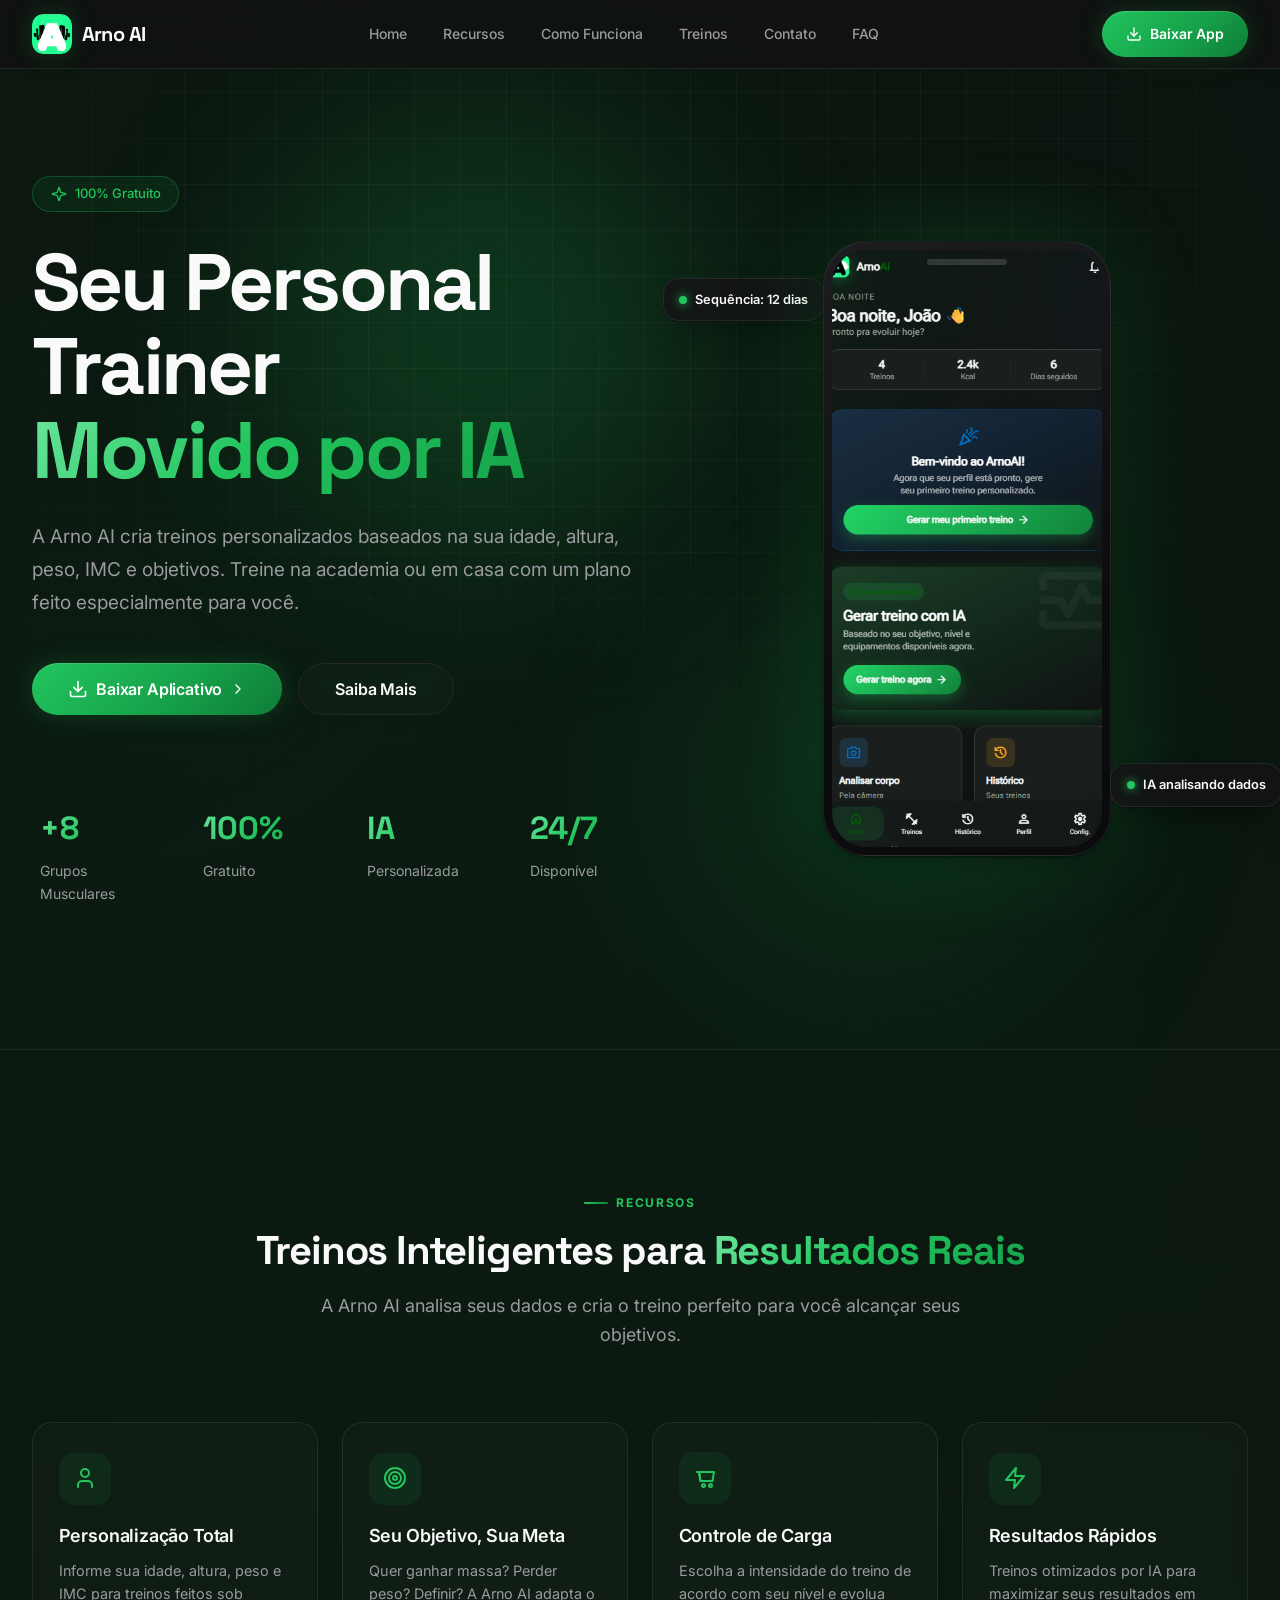
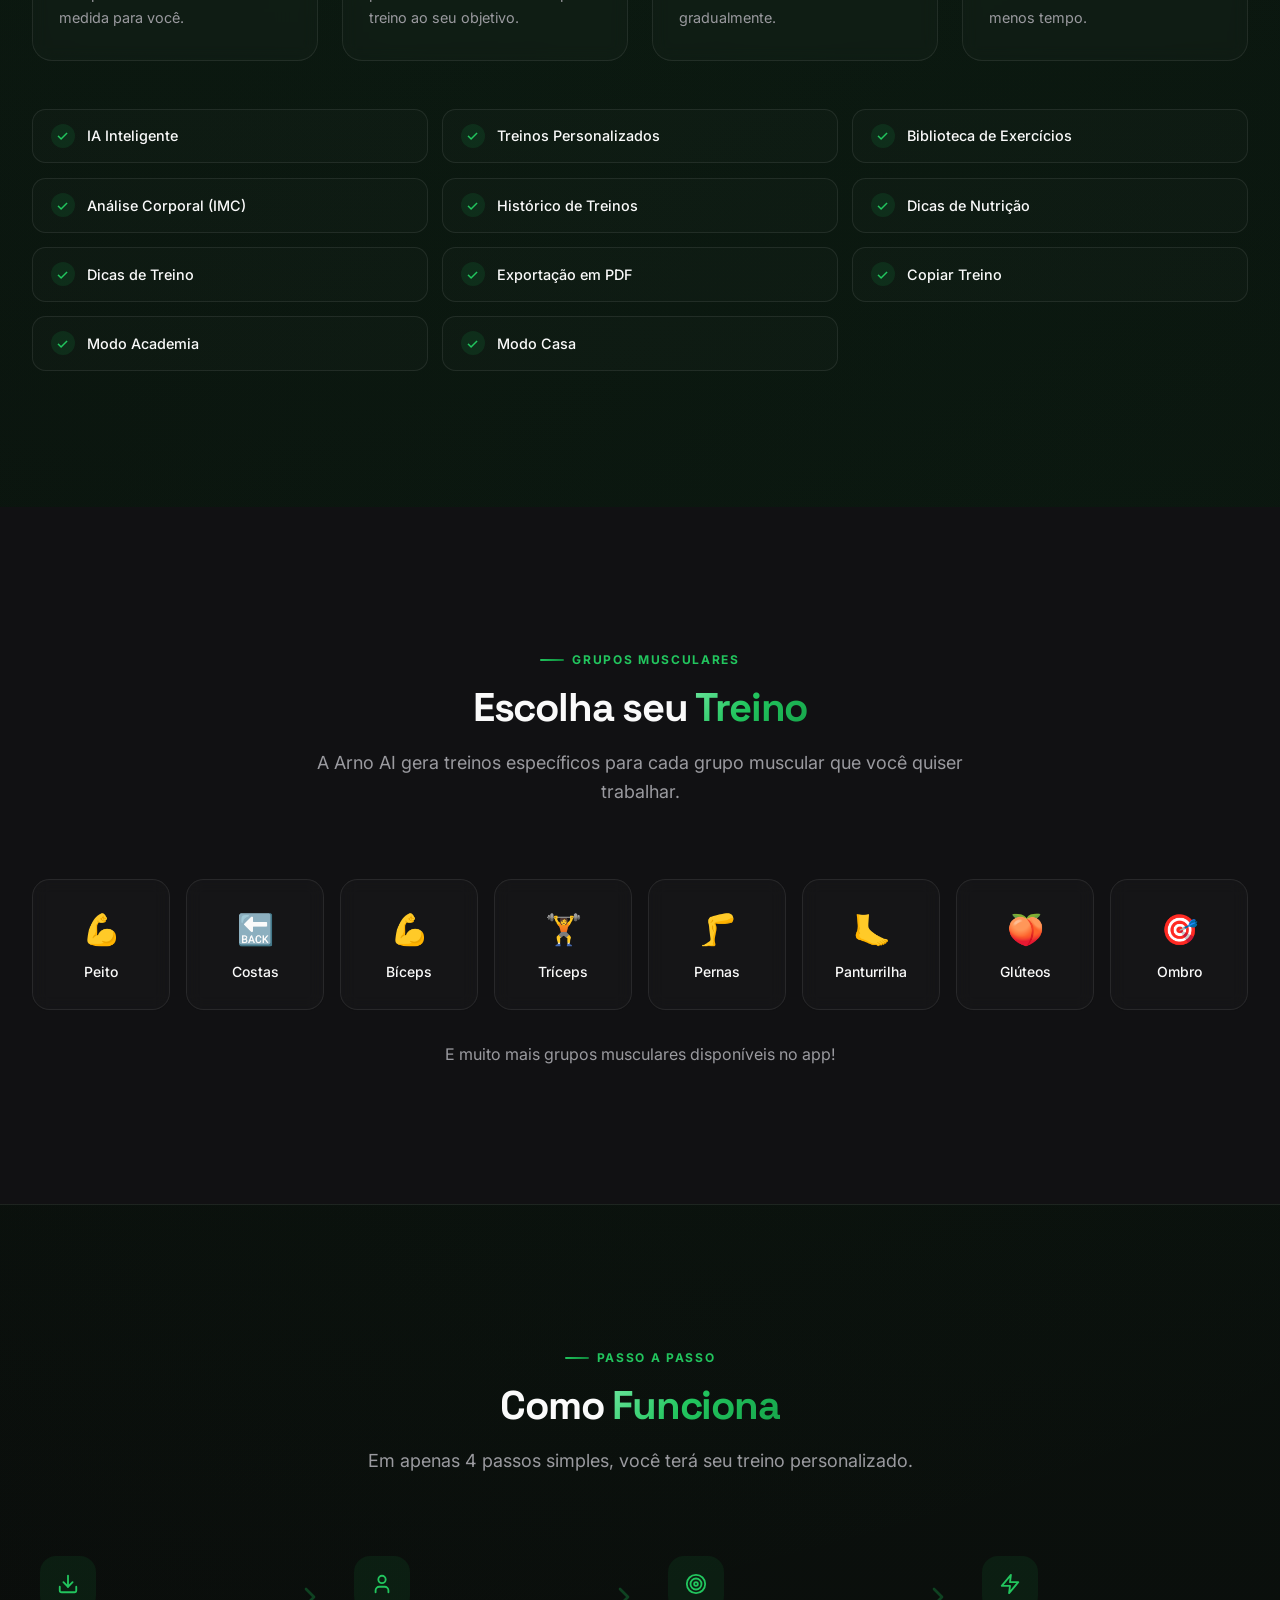
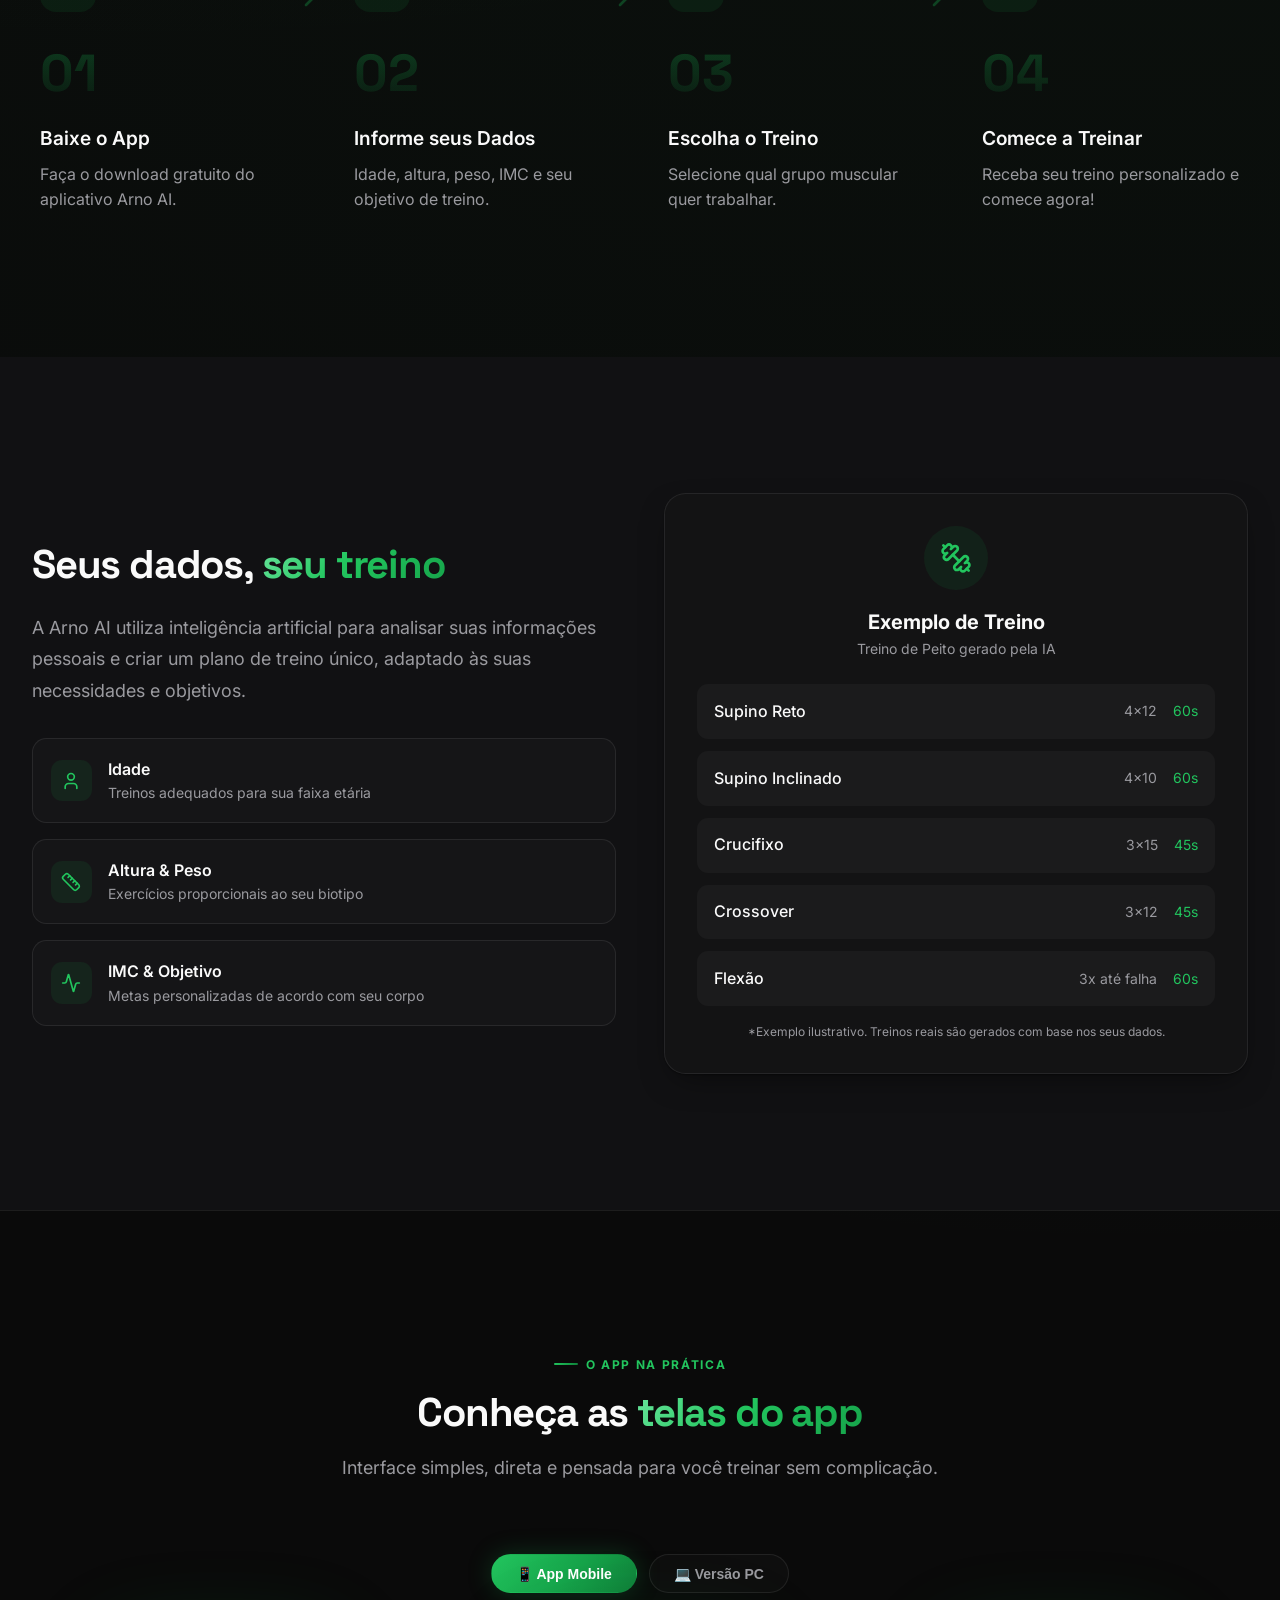
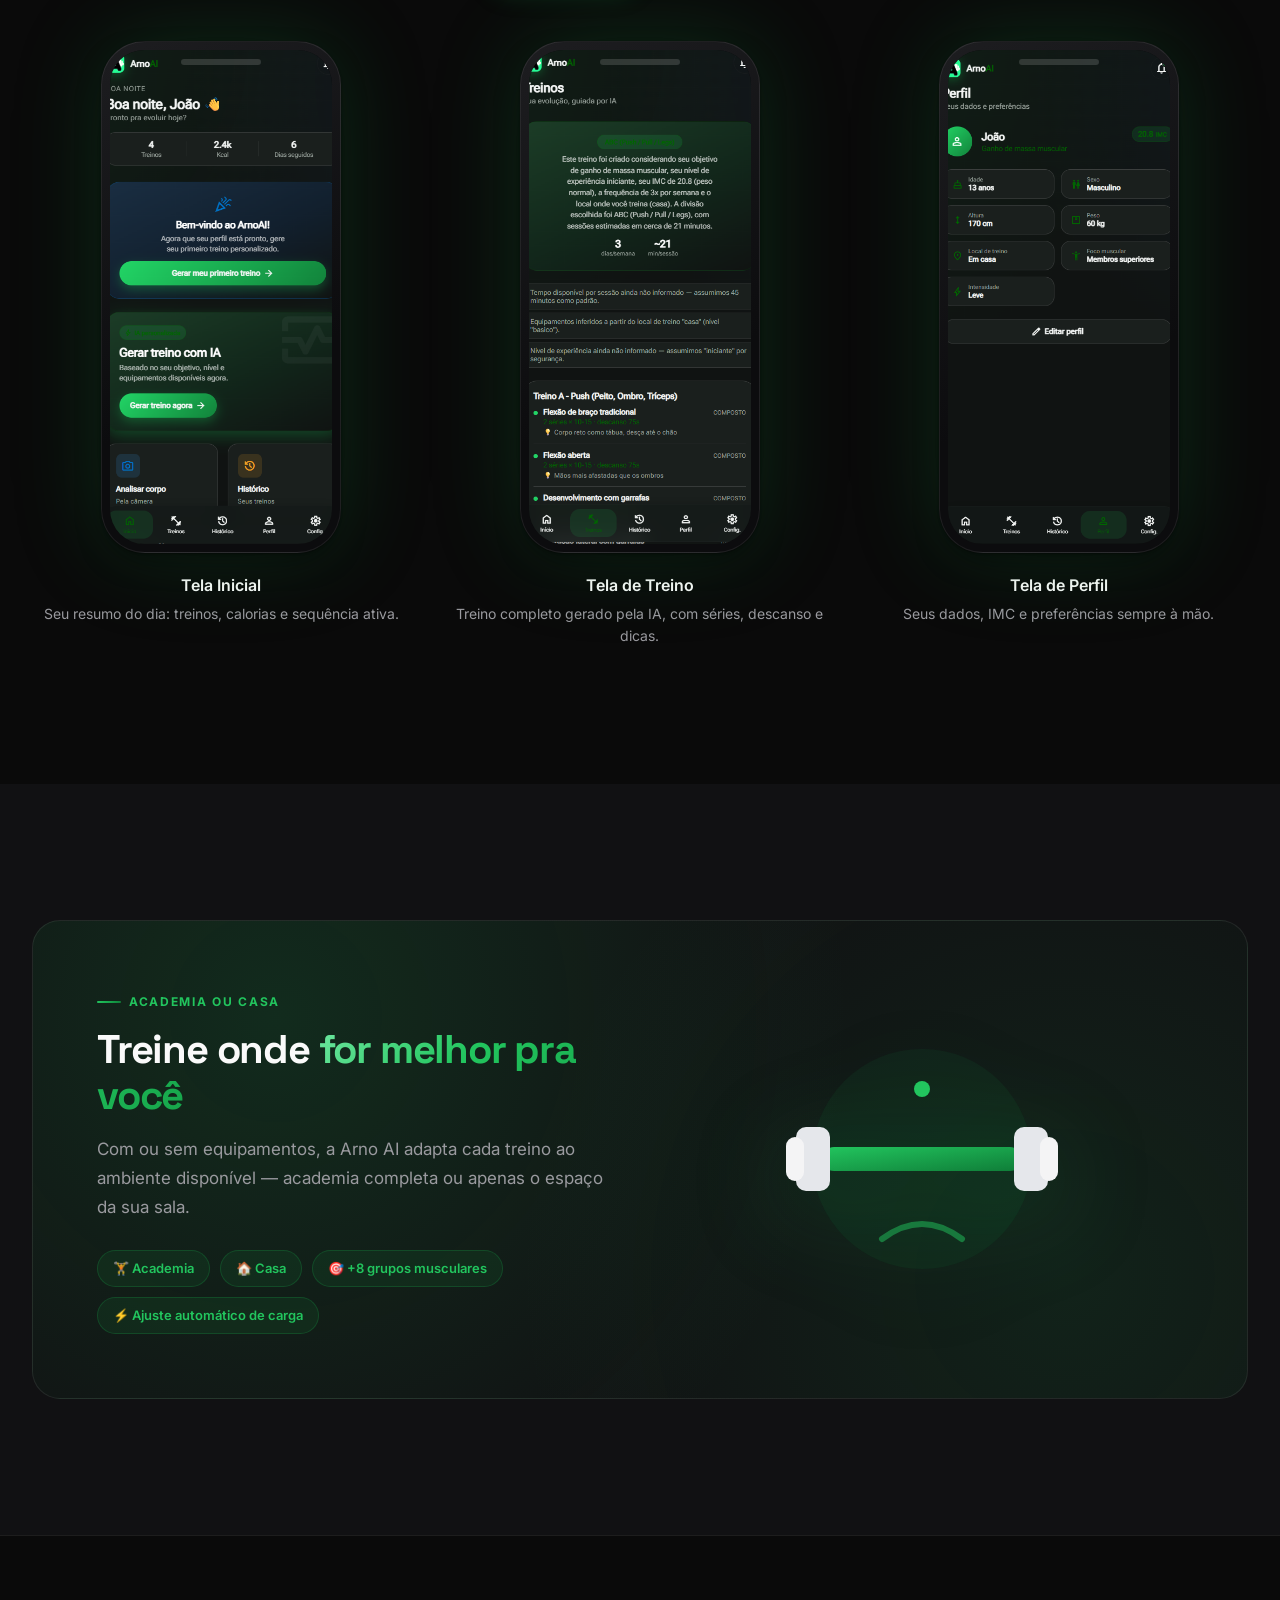
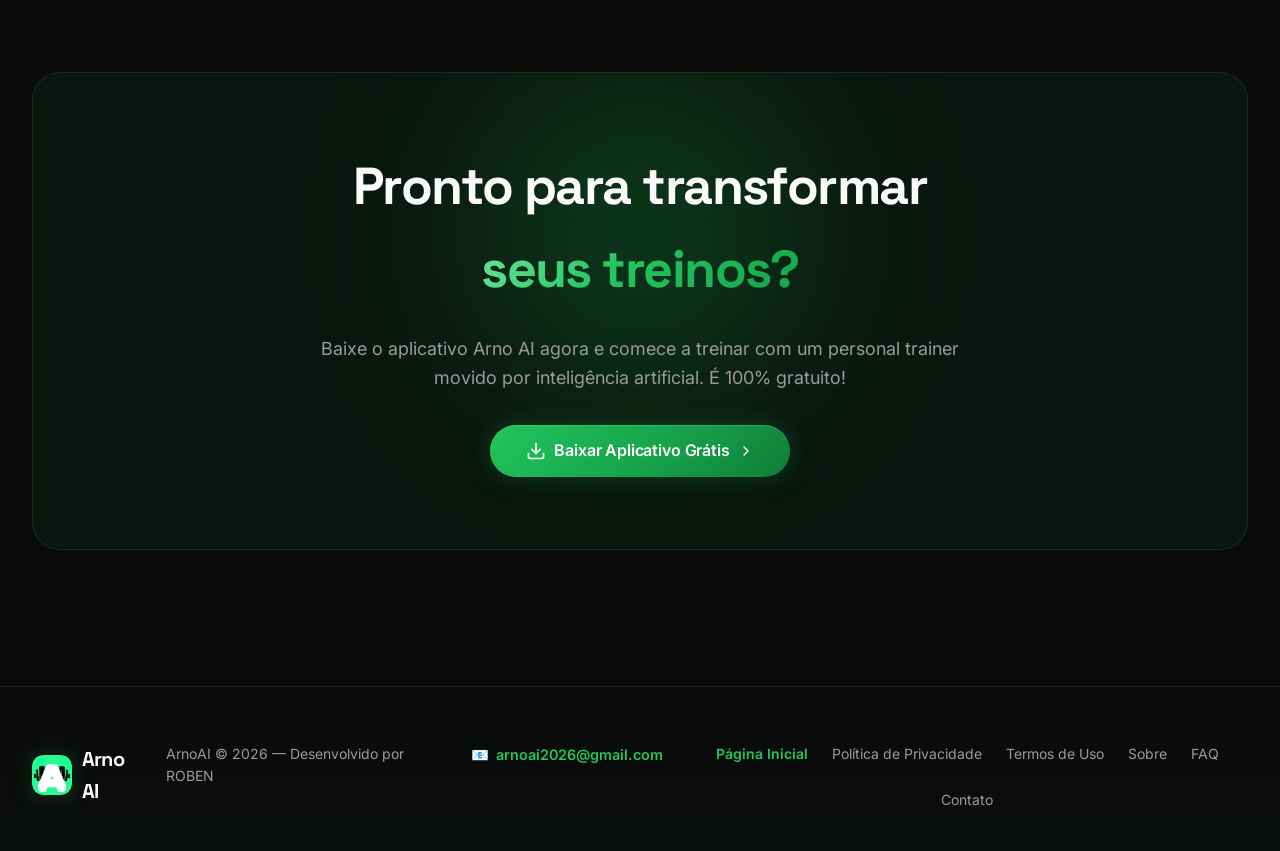
==== commit a1439abd: "Update index.html" ====
--- a/index.html
+++ b/index.html
@@ -40,7 +40,7 @@
 </nav>
 
 <div class="header-actions">
-<a href="https://github.com/Guxta44/ArnoAI/releases/download/v1.0/arno_ai.exe?raw=true" download="arno_ai.exe" class="btn btn-primary" style="text-decoration: none;">
+<a href="https://github.com/Guxta44/ArnoAI/releases/latest/download/ArnoAI.exe" download="ArnoAI.exe" class="btn btn-primary" style="text-decoration: none;">
 <svg xmlns="http://www.w3.org/2000/svg" width="16" height="16" viewBox="0 0 24 24" fill="none" stroke="currentColor" stroke-width="2" stroke-linecap="round" stroke-linejoin="round">
 <path d="M21 15v4a2 2 0 0 1-2 2H5a2 2 0 0 1-2-2v-4"/>
 <polyline points="7 10 12 15 17 10"/>
@@ -70,7 +70,7 @@
 <a href="#treinos" class="nav-link">Treinos</a>
 <a href="contato/index.html" class="nav-link">Contato</a>
 <a href="FAQ/index.html" class="nav-link">FAQ</a>
-<a href="https://github.com/Guxta44/ArnoAI/releases/download/v1.0/arno_ai.exe?raw=true" download="arno_ai.exe" class="btn btn-primary btn-full" style="text-decoration: none;">
+<a href="https://github.com/Guxta44/ArnoAI/releases/latest/download/ArnoAI.exe" download="ArnoAI.exe" class="btn btn-primary btn-full" style="text-decoration: none;">
 <svg xmlns="http://www.w3.org/2000/svg" width="16" height="16" viewBox="0 0 24 24" fill="none" stroke="currentColor" stroke-width="2" stroke-linecap="round" stroke-linejoin="round">
 <path d="M21 15v4a2 2 0 0 1-2 2H5a2 2 0 0 1-2-2v-4"/>
 <polyline points="7 10 12 15 17 10"/>
@@ -105,7 +105,7 @@
 IMC e objetivos. Treine na academia ou em casa com um plano feito especialmente para você.
 </p>
 <div class="hero-buttons">
-<a href="https://github.com/Guxta44/ArnoAI/releases/download/v1.0/arno_ai.exe?raw=true" download="arno_ai.exe" class="btn btn-primary btn-lg" style="text-decoration: none;">
+<a href="https://github.com/Guxta44/ArnoAI/releases/latest/download/ArnoAI.exe" download="ArnoAI.exe" class="btn btn-primary btn-lg" style="text-decoration: none;">
 <svg xmlns="http://www.w3.org/2000/svg" width="20" height="20" viewBox="0 0 24 24" fill="none" stroke="currentColor" stroke-width="2" stroke-linecap="round" stroke-linejoin="round">
 <path d="M21 15v4a2 2 0 0 1-2 2H5a2 2 0 0 1-2-2v-4"/>
 <polyline points="7 10 12 15 17 10"/>
@@ -600,7 +600,7 @@
 Baixe o aplicativo Arno AI agora e comece a treinar com um personal trainer
 movido por inteligência artificial. É 100% gratuito!
 </p>
-<a href="https://github.com/Guxta44/ArnoAI/releases/download/v1.0/arno_ai.exe?raw=true" download="arno_ai.exe" class="btn btn-primary btn-lg" style="text-decoration: none;">
+<a href="https://github.com/Guxta44/ArnoAI/releases/latest/download/ArnoAI.exe" download="ArnoAI.exe" class="btn btn-primary btn-lg" style="text-decoration: none;">
 <svg xmlns="http://www.w3.org/2000/svg" width="20" height="20" viewBox="0 0 24 24" fill="none" stroke="currentColor" stroke-width="2" stroke-linecap="round" stroke-linejoin="round">
 <path d="M21 15v4a2 2 0 0 1-2 2H5a2 2 0 0 1-2-2v-4"/>
 <polyline points="7 10 12 15 17 10"/>
--- a/styles.css
+++ b/styles.css
@@ -1,3 +1,11 @@
+/* =========================================================
+   Arno AI — Design System Premium
+   Mantém 100% das classes e variáveis originais (nenhuma
+   página do site quebra), apenas eleva o visual para um
+   padrão de produto/startup (Apple / Stripe / Vercel / Linear
+   / Nike Training Club) misturado com identidade fitness.
+   ========================================================= */
+
 /* Reset e Base */
 *, *::before, *::after {
   box-sizing: border-box;
@@ -6,32 +14,77 @@
 }
 
 :root {
-  --background: #121212;
+  /* ---- Paleta base (mesmos nomes de sempre) ---- */
+  --background: #0a0a0a;
   --foreground: #fafafa;
-  --card: #1a1a1a;
+  --card: #141416;
   --card-foreground: #fafafa;
   --primary: #16a34a;
-  --primary-foreground: #121212;
-  --secondary: #262626;
+  --primary-foreground: #ffffff;
+  --secondary: #1c1c1f;
   --secondary-foreground: #fafafa;
-  --muted: #262626;
-  --muted-foreground: #a1a1a1;
-  --border: #333333;
-  --radius: 0.75rem; 
+  --muted: #1c1c1f;
+  --muted-foreground: #9a9a9f;
+  --border: #27272a;
+  --radius: 1rem;
+
+  /* ---- Extensões premium (novas, aditivas) ---- */
+  --primary-light: #22c55e;
+  --primary-dark: #0f7d38;
+  --bg-elevated: #111113;
+  --border-soft: rgba(255, 255, 255, 0.08);
+  --glow-sm: 0 0 24px rgba(22, 163, 74, 0.25);
+  --glow-md: 0 0 48px rgba(22, 163, 74, 0.28);
+  --glow-lg: 0 0 90px rgba(22, 163, 74, 0.22);
+  --shadow-card: 0 1px 2px rgba(0, 0, 0, 0.4), 0 12px 32px -12px rgba(0, 0, 0, 0.55);
+  --ease-premium: cubic-bezier(0.16, 1, 0.3, 1);
+  --gradient-primary: linear-gradient(135deg, #22c55e 0%, #16a34a 55%, #0f7d38 100%);
+  --gradient-text: linear-gradient(135deg, #6ee7a0 0%, #22c55e 45%, #16a34a 100%);
 }
 
 html {
   scroll-behavior: smooth;
+}
+
+@media (prefers-reduced-motion: reduce) {
+  html {
+    scroll-behavior: auto;
+  }
+  *, *::before, *::after {
+    animation-duration: 0.001ms !important;
+    animation-iteration-count: 1 !important;
+    transition-duration: 0.001ms !important;
+    scroll-behavior: auto !important;
+  }
 }
 
 body {
   font-family: 'Inter', -apple-system, BlinkMacSystemFont, 'Segoe UI', Roboto, sans-serif;
   background-color: var(--background);
+  background-image:
+    radial-gradient(circle at 12% 8%, rgba(22, 163, 74, 0.10), transparent 40%),
+    radial-gradient(circle at 88% 30%, rgba(22, 163, 74, 0.06), transparent 45%);
   color: var(--foreground);
   line-height: 1.6;
   -webkit-font-smoothing: antialiased;
   -moz-osx-font-smoothing: grayscale;
-}
+  overflow-x: hidden;
+}
+
+::selection {
+  background-color: rgba(22, 163, 74, 0.35);
+  color: #fff;
+}
+
+/* Scrollbar premium */
+::-webkit-scrollbar { width: 10px; }
+::-webkit-scrollbar-track { background: var(--background); }
+::-webkit-scrollbar-thumb {
+  background: #2a2a2e;
+  border-radius: 999px;
+  border: 2px solid var(--background);
+}
+::-webkit-scrollbar-thumb:hover { background: var(--primary); }
 
 .container {
   max-width: 1280px;
@@ -40,100 +93,141 @@
 }
 
 @media (min-width: 640px) {
-  .container {
-    padding: 0 1.5rem;
-  }
+  .container { padding: 0 1.5rem; }
 }
 
 @media (min-width: 1024px) {
-  .container {
-    padding: 0 2rem;
-  }
+  .container { padding: 0 2rem; }
 }
 
 /* Utilities */
-.hidden {
-  display: none !important;
-}
+.hidden { display: none !important; }
 
 .text-primary {
-  color: var(--primary);
-}
-
-.text-left {
-  text-align: left;
-}
-
-/* Buttons */
+  background: var(--gradient-text);
+  -webkit-background-clip: text;
+  background-clip: text;
+  -webkit-text-fill-color: transparent;
+}
+
+.text-left { text-align: left; }
+
+/* Reveal-on-scroll genérico (usado por script.js + novas seções) */
+.reveal {
+  opacity: 0;
+  transform: translateY(24px);
+  transition: opacity 0.7s var(--ease-premium), transform 0.7s var(--ease-premium);
+}
+.reveal.is-visible,
+.reveal.visible {
+  opacity: 1;
+  transform: translateY(0);
+}
+
+/* =========================================================
+   Botões
+   ========================================================= */
 .btn {
+  position: relative;
   display: inline-flex;
   align-items: center;
   justify-content: center;
   gap: 0.5rem;
-  padding: 0.625rem 1.25rem;
+  padding: 0.75rem 1.5rem;
   font-size: 0.875rem;
-  font-weight: 500;
-  border-radius: var(--radius);
+  font-weight: 600;
+  letter-spacing: -0.01em;
+  border-radius: 999px;
   border: none;
   cursor: pointer;
-  transition: all 0.2s ease;
+  transition: transform 0.35s var(--ease-premium), box-shadow 0.35s var(--ease-premium), background-color 0.35s ease, border-color 0.35s ease;
   text-decoration: none;
-}
+  isolation: isolate;
+  overflow: hidden;
+  white-space: nowrap;
+}
+
+/* brilho passando (sheen) ao passar o mouse */
+.btn::before {
+  content: '';
+  position: absolute;
+  inset: 0;
+  z-index: 1;
+  background: linear-gradient(120deg, transparent 30%, rgba(255, 255, 255, 0.35) 48%, transparent 66%);
+  transform: translateX(-120%);
+  transition: transform 0.7s var(--ease-premium);
+  pointer-events: none;
+}
+
+.btn:hover::before { transform: translateX(120%); }
+
+.btn > * { position: relative; z-index: 2; }
 
 .btn-primary {
-  background-color: var(--primary);
+  background: var(--gradient-primary);
   color: var(--primary-foreground);
+  box-shadow: 0 1px 0 rgba(255, 255, 255, 0.15) inset, var(--glow-sm);
 }
 
 .btn-primary:hover {
-  background-color: #26ea0c;
-}
+  transform: translateY(-2px);
+  box-shadow: 0 1px 0 rgba(255, 255, 255, 0.2) inset, var(--glow-md);
+}
+
+.btn-primary:active { transform: translateY(0); }
 
 .btn-outline {
-  background-color: transparent;
+  background-color: rgba(255, 255, 255, 0.02);
   border: 1px solid var(--border);
   color: var(--foreground);
+  backdrop-filter: blur(6px);
 }
 
 .btn-outline:hover {
-  background-color: var(--secondary);
+  border-color: rgba(22, 163, 74, 0.6);
+  background-color: rgba(22, 163, 74, 0.08);
+  transform: translateY(-2px);
 }
 
 .btn-lg {
-  padding: 0.875rem 2rem;
+  padding: 1rem 2.25rem;
   font-size: 1rem;
-  height: 3rem;
-}
-
-.btn-full {
-  width: 100%;
-}
-
-/* Header */
+  height: 3.25rem;
+}
+
+.btn-full { width: 100%; }
+
+/* =========================================================
+   Header / Navbar
+   ========================================================= */
 .header {
   position: fixed;
   top: 0;
   left: 0;
   right: 0;
   z-index: 50;
-  background-color: rgba(18, 18, 18, 0.8);
-  backdrop-filter: blur(12px);
-  -webkit-backdrop-filter: blur(12px);
-  border-bottom: 1px solid rgba(51, 51, 51, 0.5);
+  background-color: rgba(10, 10, 10, 0.8);
+  backdrop-filter: blur(16px) saturate(160%);
+  -webkit-backdrop-filter: blur(16px) saturate(160%);
+  border-bottom: 1px solid var(--border-soft);
+  transition: background-color 0.4s ease, border-color 0.4s ease, box-shadow 0.4s ease;
 }
 
 .header-content {
   display: flex;
   align-items: center;
   justify-content: space-between;
-  height: 4rem;
+  height: 4.25rem;
 }
 
 .logo {
   display: flex;
   align-items: center;
-  gap: 0.5rem;
-}
+  gap: 0.6rem;
+  transition: opacity 0.2s ease;
+}
+
+.logo:hover { opacity: 0.85; }
 
 .logo-icon {
   display: flex;
@@ -141,39 +235,61 @@
   justify-content: center;
   width: 2.5rem;
   height: 2.5rem;
-  border-radius: 0.5rem;
-  background-color: var(--primary);
-  color: var(--primary-foreground);
+  border-radius: 0.7rem;
+  overflow: hidden;
+  box-shadow: var(--glow-sm);
+  flex-shrink: 0;
+}
+
+.logo-icon-img {
+  width: 100%;
+  height: 100%;
+  object-fit: cover;
+  border-radius: inherit;
+  display: block;
 }
 
 .logo-text {
+  font-family: 'Space Grotesk', sans-serif;
   font-size: 1.25rem;
   font-weight: 700;
-  letter-spacing: -0.025em;
+  letter-spacing: -0.03em;
 }
 
 .nav-desktop {
   display: none;
   align-items: center;
-  gap: 2rem;
+  gap: 2.25rem;
 }
 
 @media (min-width: 768px) {
-  .nav-desktop {
-    display: flex;
-  }
+  .nav-desktop { display: flex; }
 }
 
 .nav-link {
+  position: relative;
   font-size: 0.875rem;
+  font-weight: 500;
   color: var(--muted-foreground);
   text-decoration: none;
-  transition: color 0.2s ease;
-}
-
-.nav-link:hover {
-  color: var(--foreground);
-}
+  transition: color 0.25s ease;
+  padding: 0.35rem 0;
+}
+
+.nav-link::after {
+  content: '';
+  position: absolute;
+  left: 0;
+  bottom: -2px;
+  width: 0%;
+  height: 2px;
+  border-radius: 999px;
+  background: var(--gradient-primary);
+  transition: width 0.3s var(--ease-premium);
+}
+
+.nav-link:hover { color: var(--foreground); }
+.nav-link:hover::after { width: 100%; }
 
 .header-actions {
   display: none;
@@ -199,37 +315,33 @@
 }
 
 @media (min-width: 768px) {
-  .mobile-menu-btn {
-    display: none;
-  }
+  .mobile-menu-btn { display: none; }
 }
 
 .nav-mobile {
   display: flex;
   flex-direction: column;
-  padding: 1rem;
-  gap: 1rem;
-  border-top: 1px solid var(--border);
-  background-color: var(--background);
+  padding: 1.25rem 1rem 1.5rem;
+  gap: 1.1rem;
+  border-top: 1px solid var(--border-soft);
+  background-color: rgba(10, 10, 10, 0.98);
 }
 
 @media (min-width: 768px) {
-  .nav-mobile {
-    display: none !important;
-  }
-}
-
-/* Hero Section */
+  .nav-mobile { display: none !important; }
+}
+
+/* =========================================================
+   Hero
+   ========================================================= */
 .hero {
   position: relative;
-  padding: 8rem 0 5rem;
+  padding: 9rem 0 5rem;
   overflow: hidden;
 }
 
 @media (min-width: 768px) {
-  .hero {
-    padding: 10rem 0 8rem;
-  }
+  .hero { padding: 11rem 0 8rem; }
 }
 
 .hero-bg {
@@ -238,94 +350,297 @@
   z-index: -1;
 }
 
+.hero-bg::after {
+  content: '';
+  position: absolute;
+  inset: 0;
+  background-image:
+    linear-gradient(rgba(255, 255, 255, 0.035) 1px, transparent 1px),
+    linear-gradient(90deg, rgba(255, 255, 255, 0.035) 1px, transparent 1px);
+  background-size: 46px 46px;
+  -webkit-mask-image: radial-gradient(ellipse 70% 60% at 50% 20%, #000 40%, transparent 100%);
+  mask-image: radial-gradient(ellipse 70% 60% at 50% 20%, #000 40%, transparent 100%);
+}
+
 .hero-blob {
   position: absolute;
   border-radius: 50%;
-  filter: blur(80px);
+  filter: blur(90px);
 }
 
 .hero-blob-1 {
-  top: 25%;
-  left: 25%;
-  width: 24rem;
-  height: 24rem;
-  background-color: rgba(22, 163, 74, 0.1);
+  top: 10%;
+  left: 20%;
+  width: 28rem;
+  height: 28rem;
+  background-color: rgba(22, 163, 74, 0.20);
+  animation: float-blob 12s ease-in-out infinite;
 }
 
 .hero-blob-2 {
-  bottom: 25%;
-  right: 25%;
-  width: 24rem;
-  height: 24rem;
-  background-color: rgba(22, 163, 74, 0.05);
+  bottom: 5%;
+  right: 15%;
+  width: 26rem;
+  height: 26rem;
+  background-color: rgba(22, 163, 74, 0.12);
+  animation: float-blob 14s ease-in-out infinite reverse;
+}
+
+@keyframes float-blob {
+  0%, 100% { transform: translate(0, 0) scale(1); }
+  50% { transform: translate(2.5%, -4%) scale(1.08); }
+}
+
+.hero-grid {
+  display: grid;
+  gap: 3.5rem;
+  align-items: center;
+}
+
+@media (min-width: 1024px) {
+  .hero-grid {
+    grid-template-columns: 1.05fr 0.95fr;
+    gap: 2rem;
+  }
 }
 
 .hero-content {
   text-align: center;
 }
 
+@media (min-width: 1024px) {
+  .hero-grid .hero-content { text-align: left; }
+}
+
 .badge {
   display: inline-flex;
   align-items: center;
   gap: 0.5rem;
-  padding: 0.375rem 1rem;
+  padding: 0.4rem 1.1rem;
   border-radius: 9999px;
-  border: 1px solid rgba(22, 163, 74, 0.3);
+  border: 1px solid rgba(22, 163, 74, 0.35);
   background-color: rgba(22, 163, 74, 0.1);
-  color: var(--primary);
-  font-size: 0.875rem;
-  margin-bottom: 1.5rem;
+  color: var(--primary-light);
+  font-size: 0.8125rem;
+  font-weight: 500;
+  margin-bottom: 1.75rem;
+  animation: badge-pulse 3.2s ease-in-out infinite;
+}
+
+@keyframes badge-pulse {
+  0%, 100% { box-shadow: 0 0 0 rgba(22, 163, 74, 0); }
+  50% { box-shadow: 0 0 22px rgba(22, 163, 74, 0.35); }
 }
 
 .hero-title {
   font-family: 'Space Grotesk', sans-serif;
-  font-size: 2.5rem;
+  font-size: clamp(2.5rem, 5vw + 1rem, 5.25rem);
   font-weight: 700;
-  letter-spacing: -0.025em;
-  line-height: 1.1;
+  letter-spacing: -0.035em;
+  line-height: 1.05;
   text-wrap: balance;
-}
-
-@media (min-width: 640px) {
-  .hero-title {
-    font-size: 3rem;
-  }
-}
-
-@media (min-width: 768px) {
-  .hero-title {
-    font-size: 3.75rem;
-  }
-}
-
-@media (min-width: 1024px) {
-  .hero-title {
-    font-size: 4.5rem;
-  }
 }
 
 .hero-description {
   max-width: 42rem;
-  margin: 1.5rem auto 0;
-  font-size: 1.125rem;
+  margin: 1.75rem auto 0;
+  font-size: 1.1875rem;
   color: var(--muted-foreground);
   line-height: 1.75;
   text-wrap: pretty;
 }
 
+@media (min-width: 1024px) {
+  .hero-grid .hero-description { margin: 1.75rem 0 0; }
+}
+
 .hero-buttons {
   display: flex;
   flex-direction: column;
   align-items: center;
   justify-content: center;
   gap: 1rem;
-  margin-top: 2.5rem;
+  margin-top: 2.75rem;
 }
 
 @media (min-width: 640px) {
-  .hero-buttons {
-    flex-direction: row;
-  }
+  .hero-buttons { flex-direction: row; }
+}
+
+@media (min-width: 1024px) {
+  .hero-grid .hero-buttons { justify-content: flex-start; }
+}
+
+/* ---- Mockup do app na Hero ---- */
+.hero-visual {
+  position: relative;
+  display: flex;
+  align-items: center;
+  justify-content: center;
+  min-height: 22rem;
+}
+
+.phone-mock {
+  position: relative;
+  width: clamp(220px, 24vw, 288px);
+  aspect-ratio: 9 / 19.2;
+  border-radius: 2.75rem;
+  padding: 0.5rem;
+  background: linear-gradient(155deg, #1d1d20, #0c0c0e 65%);
+  border: 1px solid var(--border-soft);
+  box-shadow: var(--shadow-card), var(--glow-lg);
+  animation: float-phone 6s ease-in-out infinite;
+}
+
+@keyframes float-phone {
+  0%, 100% { transform: translateY(0) rotate(-1.5deg); }
+  50% { transform: translateY(-16px) rotate(1deg); }
+}
+
+.phone-mock__screen {
+  position: relative;
+  height: 100%;
+  border-radius: 2.15rem;
+  overflow: hidden;
+  background:
+    radial-gradient(circle at 30% 0%, rgba(22, 163, 74, 0.25), transparent 55%),
+    linear-gradient(180deg, #141416 0%, #0a0a0b 100%);
+  padding: 1.5rem 1.1rem 1.1rem;
+  display: flex;
+  flex-direction: column;
+  gap: 0.85rem;
+}
+
+.phone-mock__notch {
+  position: absolute;
+  top: 0.55rem;
+  left: 50%;
+  transform: translateX(-50%);
+  width: 5rem;
+  height: 0.4rem;
+  border-radius: 999px;
+  background: rgba(255, 255, 255, 0.14);
+  z-index: 2;
+}
+
+/* Variante com screenshot real do app (em vez da UI ilustrada) */
+.phone-mock__screen--photo {
+  padding: 0;
+  background: #0a0a0b;
+}
+
+.phone-mock__screen--photo img {
+  width: 100%;
+  height: 100%;
+  object-fit: cover;
+  object-position: top center;
+  display: block;
+}
+
+.phone-mock__row { display: flex; align-items: center; gap: 0.6rem; }
+
+.phone-mock__avatar {
+  width: 2rem;
+  height: 2rem;
+  border-radius: 50%;
+  background: var(--gradient-primary);
+  flex-shrink: 0;
+}
+
+.phone-mock__line {
+  height: 0.5rem;
+  border-radius: 999px;
+  background: rgba(255, 255, 255, 0.12);
+}
+
+.phone-mock__ring {
+  --pct: 72%;
+  width: 5rem;
+  height: 5rem;
+  border-radius: 50%;
+  margin: 0.25rem auto;
+  background: conic-gradient(var(--primary-light) var(--pct), rgba(255, 255, 255, 0.08) 0);
+  display: flex;
+  align-items: center;
+  justify-content: center;
+}
+
+.phone-mock__ring-inner {
+  width: 3.6rem;
+  height: 3.6rem;
+  border-radius: 50%;
+  background: #101012;
+  display: flex;
+  align-items: center;
+  justify-content: center;
+  font-family: 'Space Grotesk', sans-serif;
+  font-weight: 700;
+  font-size: 0.95rem;
+  color: var(--primary-light);
+}
+
+.phone-mock__card {
+  border-radius: 0.85rem;
+  background: rgba(255, 255, 255, 0.045);
+  border: 1px solid rgba(255, 255, 255, 0.06);
+  padding: 0.65rem 0.75rem;
+  display: flex;
+  align-items: center;
+  justify-content: space-between;
+  gap: 0.5rem;
+}
+
+.phone-mock__card small { color: var(--muted-foreground); font-size: 0.65rem; }
+.phone-mock__card strong { font-size: 0.8rem; font-weight: 600; }
+
+.phone-mock__bar-track {
+  flex: 1;
+  height: 0.35rem;
+  border-radius: 999px;
+  background: rgba(255, 255, 255, 0.08);
+  overflow: hidden;
+}
+
+.phone-mock__bar-fill {
+  height: 100%;
+  border-radius: 999px;
+  background: var(--gradient-primary);
+}
+
+.float-chip {
+  position: absolute;
+  display: flex;
+  align-items: center;
+  gap: 0.5rem;
+  padding: 0.65rem 0.95rem;
+  border-radius: 1rem;
+  background: rgba(20, 20, 22, 0.85);
+  border: 1px solid var(--border-soft);
+  backdrop-filter: blur(10px);
+  box-shadow: var(--shadow-card);
+  font-size: 0.8rem;
+  font-weight: 600;
+  animation: float-chip 5s ease-in-out infinite;
+}
+
+.float-chip--tl { top: 6%; left: -4%; animation-delay: 0.4s; }
+.float-chip--br { bottom: 8%; right: -6%; animation-delay: 1.1s; }
+
+@keyframes float-chip {
+  0%, 100% { transform: translateY(0); }
+  50% { transform: translateY(-12px); }
+}
+
+.float-chip .dot {
+  width: 0.5rem;
+  height: 0.5rem;
+  border-radius: 50%;
+  background: var(--primary-light);
+  box-shadow: 0 0 10px var(--primary-light);
+}
+
+@media (max-width: 1023px) {
+  .hero-visual { margin-top: 1rem; }
 }
 
 /* Stats */
@@ -334,68 +649,97 @@
   grid-template-columns: repeat(2, 1fr);
   gap: 2rem;
   max-width: 48rem;
-  margin: 4rem auto 0;
+  margin: 4.5rem auto 0;
+}
+
+@media (min-width: 1024px) {
+  .hero-grid .stats { margin: 4.5rem 0 0; }
 }
 
 @media (min-width: 640px) {
-  .stats {
-    grid-template-columns: repeat(4, 1fr);
-  }
-}
+  .stats { grid-template-columns: repeat(4, 1fr); }
+}
+
+.stat {
+  border-radius: 1rem;
+  padding: 1rem 0.5rem;
+  transition: transform 0.3s var(--ease-premium);
+}
+
+.stat:hover { transform: translateY(-4px); }
 
 .stat-value {
   font-family: 'Space Grotesk', sans-serif;
-  font-size: 1.875rem;
+  font-size: 2rem;
   font-weight: 700;
-  color: var(--primary);
+  background: var(--gradient-text);
+  -webkit-background-clip: text;
+  background-clip: text;
+  -webkit-text-fill-color: transparent;
 }
 
 .stat-label {
   font-size: 0.875rem;
   color: var(--muted-foreground);
-  margin-top: 0.25rem;
-}
-
-/* Sections */
-.section {
-  padding: 5rem 0;
-}
+  margin-top: 0.35rem;
+}
+
+/* =========================================================
+   Sections
+   ========================================================= */
+.section { padding: 5.5rem 0; }
 
 @media (min-width: 768px) {
-  .section {
-    padding: 8rem 0;
-  }
-}
-
-.section-border {
-  border-top: 1px solid rgba(51, 51, 51, 0.5);
-}
+  .section { padding: 8.5rem 0; }
+}
+
+.section-border { border-top: 1px solid var(--border-soft); }
 
 .section-dark {
-  background-color: rgba(38, 38, 38, 0.3);
+  background-color: var(--bg-elevated);
+  position: relative;
 }
 
 .section-header {
   text-align: center;
-  margin-bottom: 4rem;
+  margin-bottom: 4.5rem;
+}
+
+.eyebrow {
+  display: inline-flex;
+  align-items: center;
+  gap: 0.5rem;
+  font-size: 0.75rem;
+  font-weight: 700;
+  letter-spacing: 0.14em;
+  text-transform: uppercase;
+  color: var(--primary-light);
+  margin-bottom: 1rem;
+}
+
+.eyebrow::before {
+  content: '';
+  width: 1.5rem;
+  height: 2px;
+  background: var(--gradient-primary);
+  border-radius: 999px;
 }
 
 .section-title {
   font-family: 'Space Grotesk', sans-serif;
-  font-size: 1.875rem;
+  font-size: 2rem;
   font-weight: 700;
-  letter-spacing: -0.025em;
+  letter-spacing: -0.03em;
+  line-height: 1.15;
 }
 
 @media (min-width: 640px) {
-  .section-title {
-    font-size: 2.25rem;
-  }
+  .section-title { font-size: 2.5rem; }
 }
 
 .section-description {
   max-width: 42rem;
-  margin: 1rem auto 0;
+  margin: 1.1rem auto 0;
   font-size: 1.125rem;
   color: var(--muted-foreground);
 }
@@ -407,59 +751,119 @@
 }
 
 @media (min-width: 768px) {
-  .features-grid {
-    grid-template-columns: repeat(2, 1fr);
-  }
+  .features-grid { grid-template-columns: repeat(2, 1fr); }
 }
 
 @media (min-width: 1024px) {
-  .features-grid {
-    grid-template-columns: repeat(4, 1fr);
-  }
+  .features-grid { grid-template-columns: repeat(4, 1fr); }
 }
 
 .feature-card {
-  padding: 1.5rem;
-  border-radius: var(--radius);
-  border: 1px solid rgba(51, 51, 51, 0.5);
-  background-color: rgba(26, 26, 26, 0.5);
+  position: relative;
+  padding: 1.85rem 1.6rem;
+  border-radius: 1.25rem;
+  border: 1px solid var(--border-soft);
+  background-color: rgba(255, 255, 255, 0.02);
   backdrop-filter: blur(8px);
-  transition: all 0.3s ease;
+  transition: transform 0.4s var(--ease-premium), border-color 0.4s ease, background-color 0.4s ease, box-shadow 0.4s ease;
+  overflow: hidden;
+}
+
+.feature-card::before {
+  content: '';
+  position: absolute;
+  inset: 0;
+  background: radial-gradient(220px circle at var(--mx, 50%) var(--my, 0%), rgba(22, 163, 74, 0.12), transparent 60%);
+  opacity: 0;
+  transition: opacity 0.4s ease;
+  pointer-events: none;
 }
 
 .feature-card:hover {
-  border-color: rgba(22, 163, 74, 0.5);
+  border-color: rgba(22, 163, 74, 0.45);
   background-color: var(--card);
-}
+  transform: translateY(-6px);
+  box-shadow: var(--shadow-card);
+}
+
+.feature-card:hover::before { opacity: 1; }
 
 .feature-card:hover .feature-icon {
-  background-color: var(--primary);
-  color: var(--primary-foreground);
+  background: var(--gradient-primary);
+  color: #fff;
+  box-shadow: var(--glow-sm);
 }
 
 .feature-icon {
   display: flex;
   align-items: center;
   justify-content: center;
-  width: 3rem;
-  height: 3rem;
-  border-radius: 0.5rem;
+  width: 3.25rem;
+  height: 3.25rem;
+  border-radius: 0.9rem;
   background-color: rgba(22, 163, 74, 0.1);
-  color: var(--primary);
-  margin-bottom: 1rem;
-  transition: all 0.3s ease;
+  color: var(--primary-light);
+  margin-bottom: 1.1rem;
+  transition: all 0.35s var(--ease-premium);
 }
 
 .feature-title {
   font-size: 1.125rem;
   font-weight: 600;
   margin-bottom: 0.5rem;
+  letter-spacing: -0.01em;
 }
 
 .feature-description {
-  font-size: 0.875rem;
-  color: var(--muted-foreground);
-  line-height: 1.6;
+  font-size: 0.9rem;
+  color: var(--muted-foreground);
+  line-height: 1.65;
+}
+
+/* Lista compacta "todos os recursos" (checklist estilo Stripe) */
+.resource-checklist {
+  display: grid;
+  gap: 0.9rem;
+  margin-top: 3rem;
+}
+
+@media (min-width: 640px) {
+  .resource-checklist { grid-template-columns: repeat(2, 1fr); }
+}
+
+@media (min-width: 1024px) {
+  .resource-checklist { grid-template-columns: repeat(3, 1fr); }
+}
+
+.resource-item {
+  display: flex;
+  align-items: center;
+  gap: 0.75rem;
+  padding: 0.9rem 1.1rem;
+  border-radius: 0.85rem;
+  border: 1px solid var(--border-soft);
+  background-color: rgba(255, 255, 255, 0.015);
+  font-size: 0.9rem;
+  font-weight: 500;
+  transition: border-color 0.3s ease, background-color 0.3s ease, transform 0.3s var(--ease-premium);
+}
+
+.resource-item:hover {
+  border-color: rgba(22, 163, 74, 0.4);
+  background-color: rgba(22, 163, 74, 0.06);
+  transform: translateX(4px);
+}
+
+.resource-item .check {
+  display: flex;
+  align-items: center;
+  justify-content: center;
+  width: 1.5rem;
+  height: 1.5rem;
+  border-radius: 50%;
+  background: rgba(22, 163, 74, 0.15);
+  color: var(--primary-light);
+  flex-shrink: 0;
 }
 
 /* Workouts Grid */
@@ -470,15 +874,11 @@
 }
 
 @media (min-width: 640px) {
-  .workouts-grid {
-    grid-template-columns: repeat(4, 1fr);
-  }
+  .workouts-grid { grid-template-columns: repeat(4, 1fr); }
 }
 
 @media (min-width: 1024px) {
-  .workouts-grid {
-    grid-template-columns: repeat(8, 1fr);
-  }
+  .workouts-grid { grid-template-columns: repeat(8, 1fr); }
 }
 
 .workout-card {
@@ -486,24 +886,28 @@
   flex-direction: column;
   align-items: center;
   justify-content: center;
-  padding: 1.5rem;
-  border-radius: var(--radius);
-  border: 1px solid rgba(51, 51, 51, 0.5);
-  background-color: rgba(26, 26, 26, 0.5);
+  padding: 1.6rem 1rem;
+  border-radius: 1.1rem;
+  border: 1px solid var(--border-soft);
+  background-color: rgba(255, 255, 255, 0.02);
   backdrop-filter: blur(8px);
   cursor: pointer;
-  transition: all 0.3s ease;
+  transition: border-color 0.35s ease, background-color 0.35s ease, box-shadow 0.35s ease, transform 0.35s var(--ease-premium);
 }
 
 .workout-card:hover {
   border-color: var(--primary);
   background-color: rgba(22, 163, 74, 0.1);
+  box-shadow: var(--glow-sm);
 }
 
 .workout-emoji {
   font-size: 1.875rem;
   margin-bottom: 0.5rem;
-}
+  transition: transform 0.35s var(--ease-premium);
+}
+
+.workout-card:hover .workout-emoji { transform: scale(1.15) rotate(-4deg); }
 
 .workout-name {
   font-size: 0.875rem;
@@ -520,59 +924,64 @@
 /* Steps Grid */
 .steps-grid {
   display: grid;
-  gap: 2rem;
+  gap: 2.5rem;
 }
 
 @media (min-width: 768px) {
-  .steps-grid {
-    grid-template-columns: repeat(2, 1fr);
-  }
+  .steps-grid { grid-template-columns: repeat(2, 1fr); }
 }
 
 @media (min-width: 1024px) {
-  .steps-grid {
-    grid-template-columns: repeat(4, 1fr);
-  }
+  .steps-grid { grid-template-columns: repeat(4, 1fr); }
 }
 
 .step {
   position: relative;
+  padding: 0.5rem;
+}
+
+.step-icon {
+  display: flex;
+  align-items: center;
+  justify-content: center;
+  width: 3.5rem;
+  height: 3.5rem;
+  border-radius: 1rem;
+  background: rgba(22, 163, 74, 0.1);
+  color: var(--primary-light);
+  margin-bottom: 1.25rem;
 }
 
 .step-number {
   font-family: 'Space Grotesk', sans-serif;
-  font-size: 3.75rem;
+  font-size: 3.25rem;
   font-weight: 700;
-  color: rgba(22, 163, 74, 0.2);
-  margin-bottom: 1rem;
+  background: linear-gradient(180deg, rgba(22, 163, 74, 0.35), rgba(22, 163, 74, 0.05));
+  -webkit-background-clip: text;
+  background-clip: text;
+  -webkit-text-fill-color: transparent;
+  margin-bottom: 0.5rem;
 }
 
 .step-title {
-  font-size: 1.25rem;
+  font-size: 1.2rem;
   font-weight: 600;
   margin-bottom: 0.5rem;
 }
 
-.step-description {
-  color: var(--muted-foreground);
-}
+.step-description { color: var(--muted-foreground); }
 
 .step-arrow {
   display: none;
   position: absolute;
-  top: 2rem;
-  right: -1rem;
-  color: rgba(22, 163, 74, 0.3);
+  top: 2.1rem;
+  right: -1.25rem;
+  color: rgba(22, 163, 74, 0.35);
 }
 
 @media (min-width: 1024px) {
-  .step-arrow {
-    display: block;
-  }
-
-  .step:last-child .step-arrow {
-    display: none;
-  }
+  .step-arrow { display: block; }
+  .step:last-child .step-arrow { display: none; }
 }
 
 /* Data Section */
@@ -583,14 +992,10 @@
 }
 
 @media (min-width: 1024px) {
-  .data-grid {
-    grid-template-columns: 1fr 1fr;
-  }
-}
-
-.data-content .section-title {
-  margin-bottom: 1.5rem;
-}
+  .data-grid { grid-template-columns: 1fr 1fr; }
+}
+
+.data-content .section-title { margin-bottom: 1.5rem; }
 
 .data-description {
   font-size: 1.125rem;
@@ -609,27 +1014,31 @@
   display: flex;
   align-items: center;
   gap: 1rem;
-  padding: 1rem;
-  border-radius: 0.5rem;
-  border: 1px solid rgba(51, 51, 51, 0.5);
-  background-color: rgba(26, 26, 26, 0.5);
+  padding: 1.1rem;
+  border-radius: 0.9rem;
+  border: 1px solid var(--border-soft);
+  background-color: rgba(255, 255, 255, 0.02);
+  transition: border-color 0.3s ease, transform 0.3s var(--ease-premium);
+}
+
+.data-item:hover {
+  border-color: rgba(22, 163, 74, 0.35);
+  transform: translateX(4px);
 }
 
 .data-item-icon {
   display: flex;
   align-items: center;
   justify-content: center;
-  width: 2.5rem;
-  height: 2.5rem;
-  border-radius: 0.5rem;
+  width: 2.6rem;
+  height: 2.6rem;
+  border-radius: 0.7rem;
   background-color: rgba(22, 163, 74, 0.1);
-  color: var(--primary);
+  color: var(--primary-light);
   flex-shrink: 0;
 }
 
-.data-item-title {
-  font-weight: 500;
-}
+.data-item-title { font-weight: 600; }
 
 .data-item-text {
   font-size: 0.875rem;
@@ -638,17 +1047,15 @@
 
 /* Preview Card */
 .preview-card {
-  border-radius: var(--radius);
-  border: 1px solid rgba(51, 51, 51, 0.5);
-  background-color: rgba(26, 26, 26, 0.8);
-  backdrop-filter: blur(8px);
+  border-radius: 1.35rem;
+  border: 1px solid var(--border-soft);
+  background-color: rgba(20, 20, 22, 0.75);
+  backdrop-filter: blur(10px);
   padding: 2rem;
-}
-
-.preview-header {
-  text-align: center;
-  margin-bottom: 1.5rem;
-}
+  box-shadow: var(--shadow-card);
+}
+
+.preview-header { text-align: center; margin-bottom: 1.5rem; }
 
 .preview-icon {
   display: inline-flex;
@@ -658,14 +1065,11 @@
   height: 4rem;
   border-radius: 50%;
   background-color: rgba(22, 163, 74, 0.1);
-  color: var(--primary);
+  color: var(--primary-light);
   margin-bottom: 1rem;
 }
 
-.preview-title {
-  font-size: 1.25rem;
-  font-weight: 700;
-}
+.preview-title { font-size: 1.25rem; font-weight: 700; }
 
 .preview-subtitle {
   font-size: 0.875rem;
@@ -682,14 +1086,19 @@
   display: flex;
   align-items: center;
   justify-content: space-between;
-  padding: 0.75rem;
-  border-radius: 0.5rem;
-  background-color: rgba(38, 38, 38, 0.5);
-}
-
-.exercise-name {
-  font-weight: 500;
-}
+  padding: 0.85rem 1rem;
+  border-radius: 0.7rem;
+  background-color: rgba(255, 255, 255, 0.03);
+  border: 1px solid transparent;
+  transition: border-color 0.3s ease, background-color 0.3s ease;
+}
+
+.exercise-item:hover {
+  border-color: rgba(22, 163, 74, 0.3);
+  background-color: rgba(22, 163, 74, 0.06);
+}
+
+.exercise-name { font-weight: 500; }
 
 .exercise-details {
   display: flex;
@@ -698,32 +1107,231 @@
   color: var(--muted-foreground);
 }
 
-.exercise-rest {
-  color: var(--primary);
-}
+.exercise-rest { color: var(--primary-light); }
 
 .preview-note {
   font-size: 0.75rem;
   color: var(--muted-foreground);
   text-align: center;
   margin-top: 1rem;
+}
+
+/* =========================================================
+   Prints do app (mockups menores)
+   ========================================================= */
+.prints-grid {
+  display: grid;
+  gap: 2.5rem;
+  justify-items: center;
+}
+
+@media (min-width: 768px) {
+  .prints-grid { grid-template-columns: repeat(3, 1fr); }
+}
+
+.print-item { text-align: center; }
+
+.print-item .phone-mock {
+  width: clamp(200px, 20vw, 240px);
+  animation: none;
+  margin: 0 auto 1.25rem;
+}
+
+.print-item .phone-mock:hover { transform: translateY(-8px); }
+.print-item .phone-mock { transition: transform 0.4s var(--ease-premium); }
+
+.print-label {
+  font-weight: 600;
+  margin-bottom: 0.25rem;
+}
+
+.print-desc {
+  font-size: 0.875rem;
+  color: var(--muted-foreground);
+}
+
+/* ---- Abas "App Mobile" / "Versão PC" ---- */
+.view-tabs {
+  display: flex;
+  justify-content: center;
+  gap: 0.75rem;
+  margin-bottom: 3rem;
+  flex-wrap: wrap;
+}
+
+.view-tab {
+  padding: 0.65rem 1.5rem;
+  border-radius: 999px;
+  border: 1px solid var(--border-soft);
+  background-color: rgba(255, 255, 255, 0.02);
+  color: var(--muted-foreground);
+  font-size: 0.875rem;
+  font-weight: 600;
+  cursor: pointer;
+  transition: all 0.3s var(--ease-premium);
+}
+
+.view-tab:hover:not(.is-active) {
+  border-color: rgba(22, 163, 74, 0.4);
+  color: var(--foreground);
+}
+
+.view-tab.is-active {
+  background: var(--gradient-primary);
+  color: #fff;
+  border-color: transparent;
+  box-shadow: var(--glow-sm);
+}
+
+/* ---- Mockup de navegador (screenshots da versão PC) ---- */
+.prints-grid--desktop { align-items: start; }
+
+.browser-mock {
+  width: 100%;
+  border-radius: 0.9rem;
+  overflow: hidden;
+  border: 1px solid var(--border-soft);
+  background-color: #0c0c0e;
+  box-shadow: var(--shadow-card);
+  transition: transform 0.4s var(--ease-premium), box-shadow 0.4s ease;
+}
+
+.print-item:hover .browser-mock {
+  transform: translateY(-8px);
+  box-shadow: var(--shadow-card), var(--glow-sm);
+}
+
+.browser-mock__bar {
+  display: flex;
+  align-items: center;
+  gap: 0.4rem;
+  padding: 0.65rem 0.85rem;
+  background-color: #151517;
+  border-bottom: 1px solid var(--border-soft);
+}
+
+.browser-mock__dot {
+  width: 0.55rem;
+  height: 0.55rem;
+  border-radius: 50%;
+  background-color: #3a3a3e;
+}
+
+.browser-mock__dot:nth-child(1) { background-color: #ff5f57; }
+.browser-mock__dot:nth-child(2) { background-color: #febc2e; }
+.browser-mock__dot:nth-child(3) { background-color: #28c840; }
+
+.browser-mock__url {
+  flex: 1;
+  margin-left: 0.5rem;
+  height: 1.35rem;
+  border-radius: 999px;
+  background-color: rgba(255, 255, 255, 0.06);
+}
+
+.browser-mock__screen {
+  aspect-ratio: 16 / 10;
+  overflow: hidden;
+  background-color: #0a0a0b;
+}
+
+.browser-mock__screen img {
+  width: 100%;
+  height: 100%;
+  object-fit: cover;
+  object-position: top center;
+  display: block;
+}
+
+/* =========================================================
+   Seção Fitness (ilustração original, sem fotos externas)
+   ========================================================= */
+.fitness-banner {
+  position: relative;
+  border-radius: 1.75rem;
+  border: 1px solid var(--border-soft);
+  background:
+    radial-gradient(circle at 20% 20%, rgba(22, 163, 74, 0.18), transparent 55%),
+    radial-gradient(circle at 85% 75%, rgba(22, 163, 74, 0.12), transparent 50%),
+    var(--bg-elevated);
+  padding: 3rem 1.5rem;
+  overflow: hidden;
+  display: grid;
+  gap: 2.5rem;
+  align-items: center;
+  text-align: center;
+}
+
+@media (min-width: 1024px) {
+  .fitness-banner {
+    grid-template-columns: 1fr 1fr;
+    text-align: left;
+    padding: 4rem;
+  }
+}
+
+.fitness-copy .section-title { margin-bottom: 1rem; }
+
+.fitness-copy p {
+  color: var(--muted-foreground);
+  font-size: 1.0625rem;
+  line-height: 1.7;
+  max-width: 34rem;
+  margin: 0 auto;
+}
+
+@media (min-width: 1024px) {
+  .fitness-copy p { margin: 0; }
+}
+
+.fitness-illustration {
+  display: flex;
+  align-items: center;
+  justify-content: center;
+}
+
+.fitness-illustration svg {
+  width: 100%;
+  max-width: 320px;
+  height: auto;
+  filter: drop-shadow(0 20px 45px rgba(22, 163, 74, 0.25));
+}
+
+.fitness-tags {
+  display: flex;
+  flex-wrap: wrap;
+  gap: 0.6rem;
+  margin-top: 1.75rem;
+  justify-content: center;
+}
+
+@media (min-width: 1024px) {
+  .fitness-tags { justify-content: flex-start; }
+}
+
+.fitness-tag {
+  padding: 0.45rem 0.95rem;
+  border-radius: 999px;
+  font-size: 0.8125rem;
+  font-weight: 600;
+  color: var(--primary-light);
+  background: rgba(22, 163, 74, 0.1);
+  border: 1px solid rgba(22, 163, 74, 0.25);
 }
 
 /* CTA Section */
 .cta-box {
   position: relative;
-  border-radius: 1.5rem;
-  background-color: rgba(22, 163, 74, 0.1);
-  border: 1px solid rgba(22, 163, 74, 0.2);
-  padding: 2rem;
+  border-radius: 1.75rem;
+  background-color: rgba(22, 163, 74, 0.08);
+  border: 1px solid rgba(22, 163, 74, 0.22);
+  padding: 2.5rem 1.5rem;
   text-align: center;
   overflow: hidden;
 }
 
 @media (min-width: 768px) {
-  .cta-box {
-    padding: 4rem;
-  }
+  .cta-box { padding: 4.5rem; }
 }
 
 .cta-bg {
@@ -738,32 +1346,23 @@
   top: 0;
   left: 50%;
   transform: translateX(-50%);
-  width: 16rem;
-  height: 16rem;
+  width: 20rem;
+  height: 20rem;
   border-radius: 50%;
-  background-color: rgba(22, 163, 74, 0.2);
-  filter: blur(80px);
+  background-color: rgba(22, 163, 74, 0.25);
+  filter: blur(90px);
 }
 
 .cta-title {
   font-family: 'Space Grotesk', sans-serif;
-  font-size: 1.875rem;
+  font-size: 2rem;
   font-weight: 700;
-  letter-spacing: -0.025em;
+  letter-spacing: -0.03em;
   margin-bottom: 1.5rem;
 }
 
-@media (min-width: 640px) {
-  .cta-title {
-    font-size: 2.25rem;
-  }
-}
-
-@media (min-width: 768px) {
-  .cta-title {
-    font-size: 3rem;
-  }
-}
+@media (min-width: 640px) { .cta-title { font-size: 2.5rem; } }
+@media (min-width: 768px) { .cta-title { font-size: 3.25rem; } }
 
 .cta-description {
   max-width: 42rem;
@@ -774,8 +1373,9 @@
 
 /* Footer */
 .footer {
-  border-top: 1px solid rgba(51, 51, 51, 0.5);
-  padding: 3rem 0;
+  border-top: 1px solid var(--border-soft);
+  padding: 3.5rem 0 2.5rem;
+  background: linear-gradient(180deg, transparent, rgba(22, 163, 74, 0.03));
 }
 
 .footer-content {
@@ -789,6 +1389,7 @@
   .footer-content {
     flex-direction: row;
     justify-content: space-between;
+    align-items: flex-start;
   }
 }
 
@@ -799,6 +1400,8 @@
 
 .footer-links {
   display: flex;
+  flex-wrap: wrap;
+  justify-content: center;
   align-items: center;
   gap: 1.5rem;
 }
@@ -810,6 +1413,68 @@
   transition: color 0.2s ease;
 }
 
-.footer-link:hover {
+.footer-link:hover { color: var(--foreground); }
+
+.footer-link[aria-current="page"] {
+  color: var(--primary-light);
+  font-weight: 600;
+}
+
+.footer-link[aria-disabled="true"] {
+  cursor: default;
+  pointer-events: none;
+  opacity: 0.55;
+}
+
+.footer-dev { opacity: 0.7; font-size: 0.875rem; margin: 0; }
+
+.footer-contact-line {
+  display: inline-flex;
+  align-items: center;
+  gap: 0.4rem;
+  font-size: 0.9rem;
+  margin: 0;
+}
+
+.footer-email-link {
+  color: var(--primary-light);
+  text-decoration: none;
+  font-weight: 600;
+  transition: opacity 0.2s ease;
+}
+
+.footer-email-link:hover { opacity: 0.8; text-decoration: underline; }
+
+/* Botão flutuante voltar ao topo (opcional, algumas páginas usam) */
+.back-to-top {
+  position: fixed;
+  right: 1.5rem;
+  bottom: 1.5rem;
+  z-index: 40;
+  display: flex;
+  align-items: center;
+  justify-content: center;
+  width: 2.75rem;
+  height: 2.75rem;
+  border-radius: 50%;
+  background-color: var(--card);
+  border: 1px solid var(--border);
   color: var(--foreground);
-}
+  cursor: pointer;
+  opacity: 0;
+  visibility: hidden;
+  transform: translateY(10px);
+  transition: all 0.3s var(--ease-premium);
+}
+
+.back-to-top.is-visible {
+  opacity: 1;
+  visibility: visible;
+  transform: translateY(0);
+}
+
+.back-to-top:hover {
+  border-color: rgba(22, 163, 74, 0.5);
+  color: var(--primary-light);
+  box-shadow: var(--glow-sm);
+}
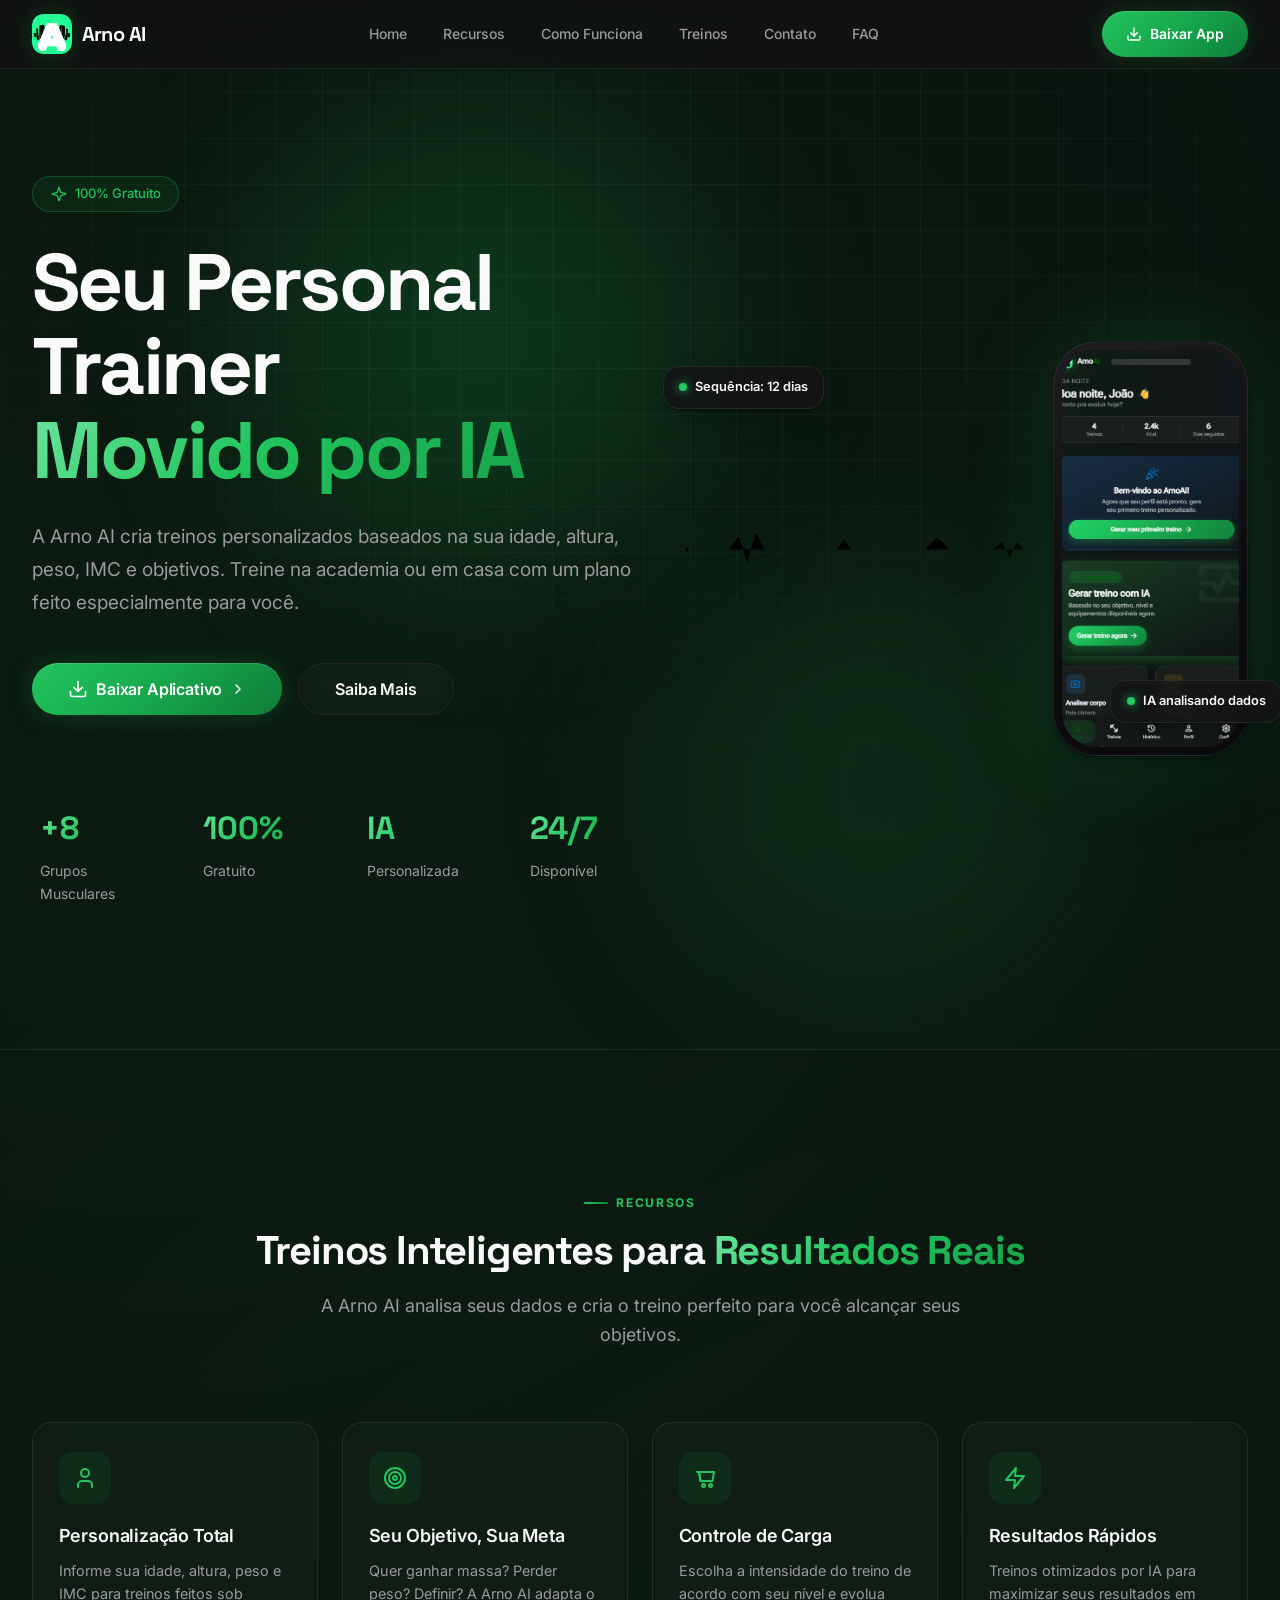
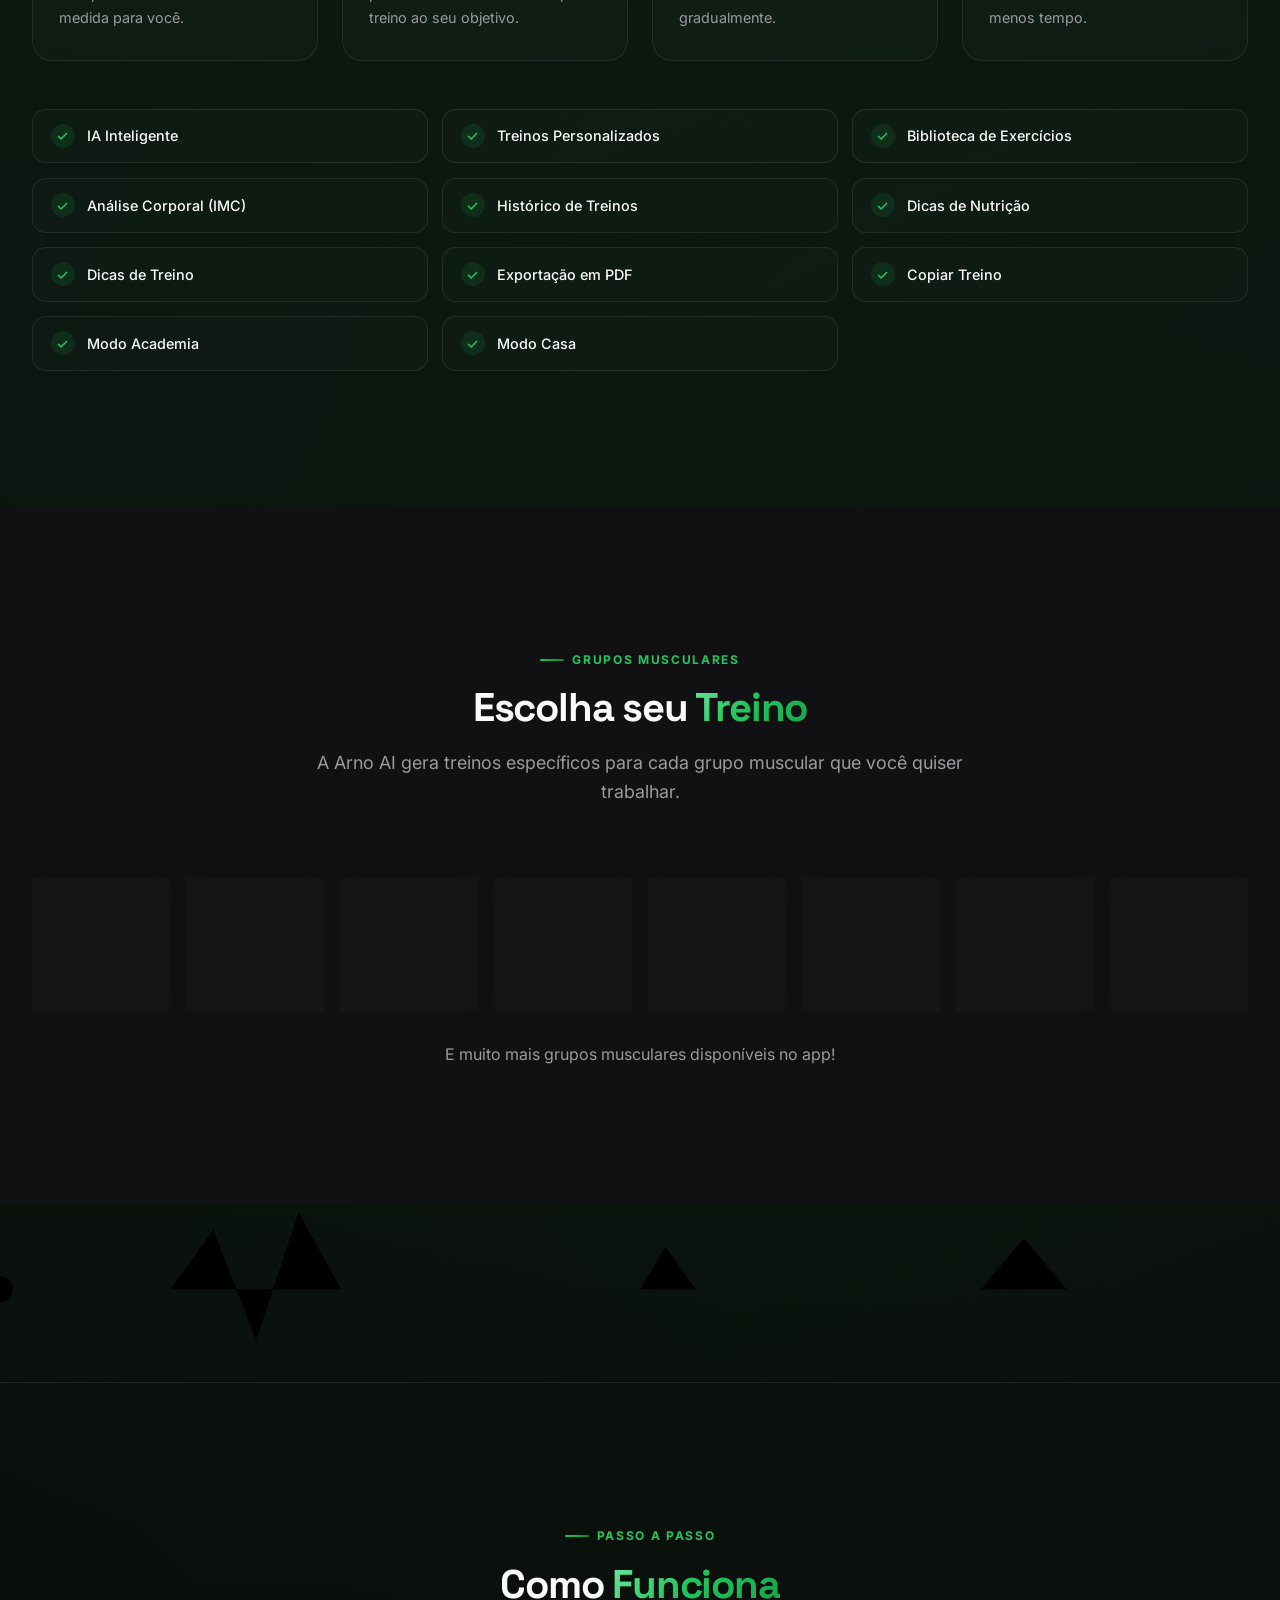
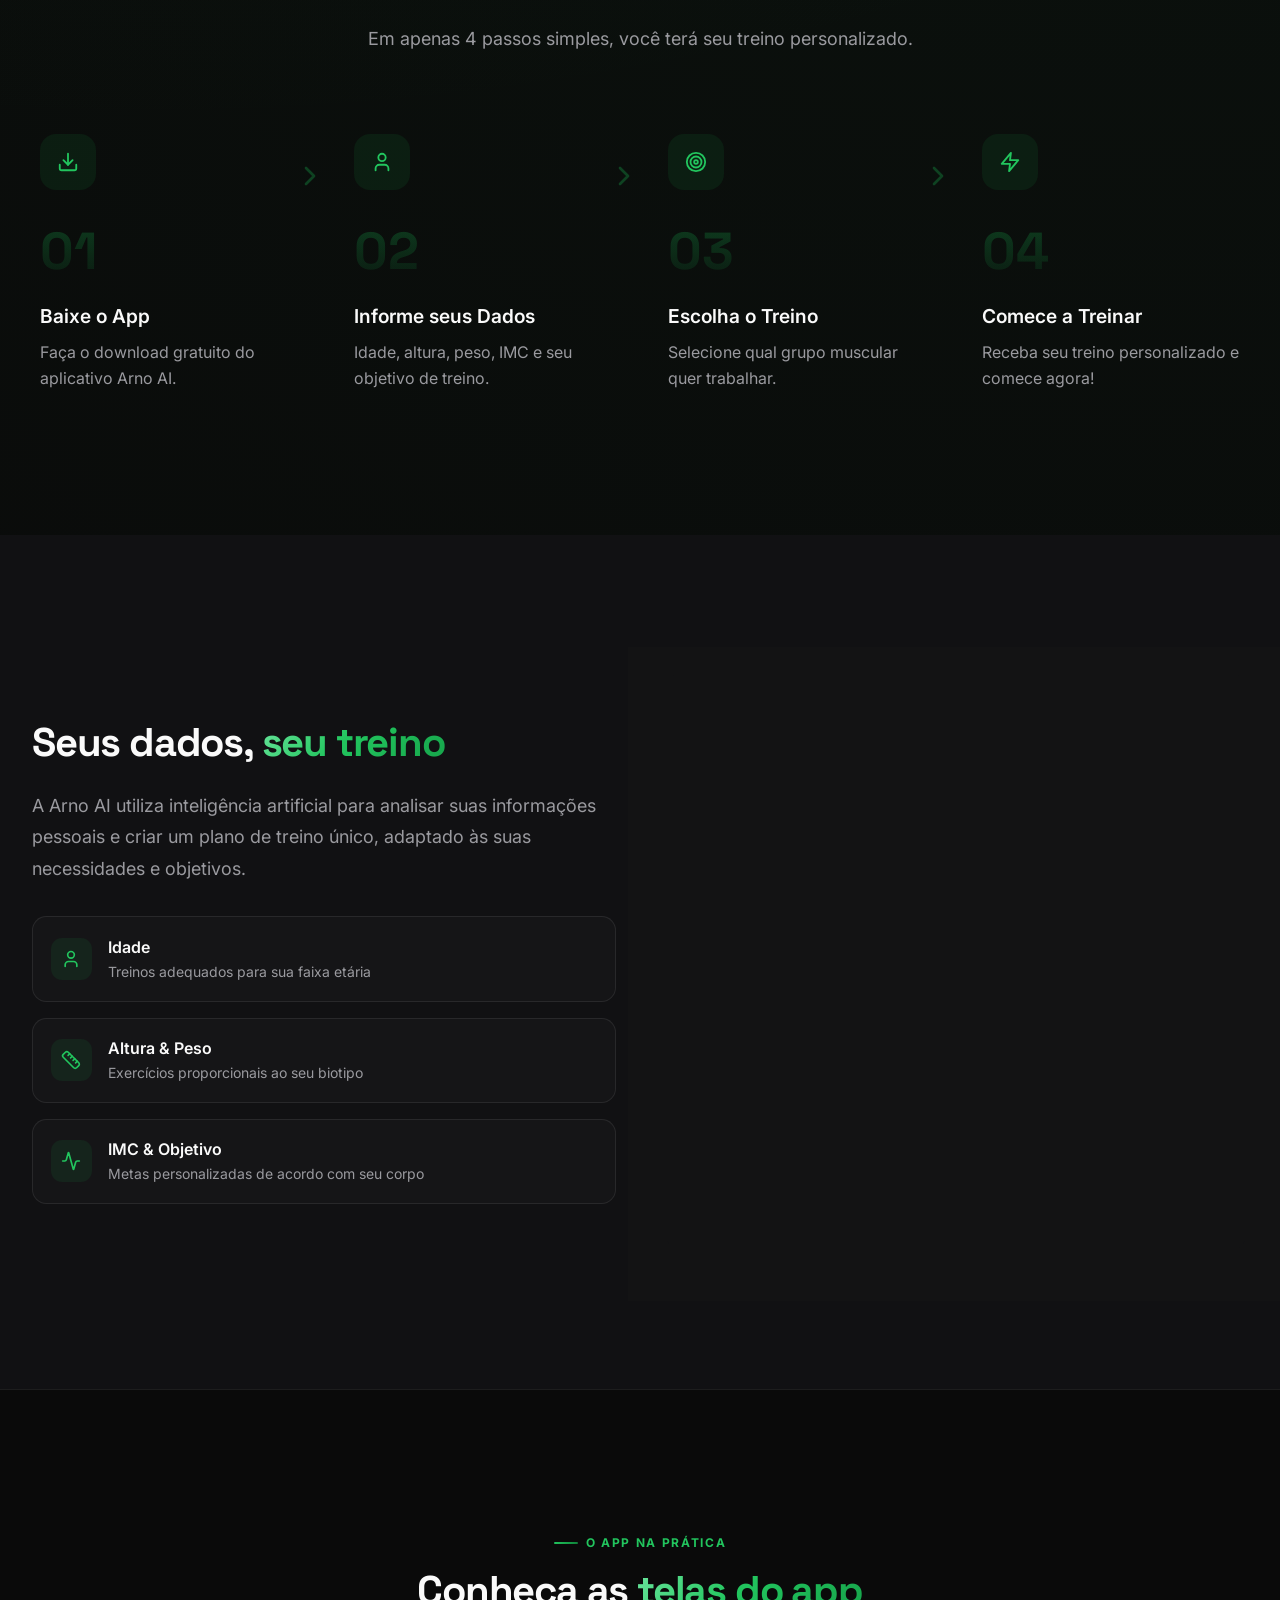
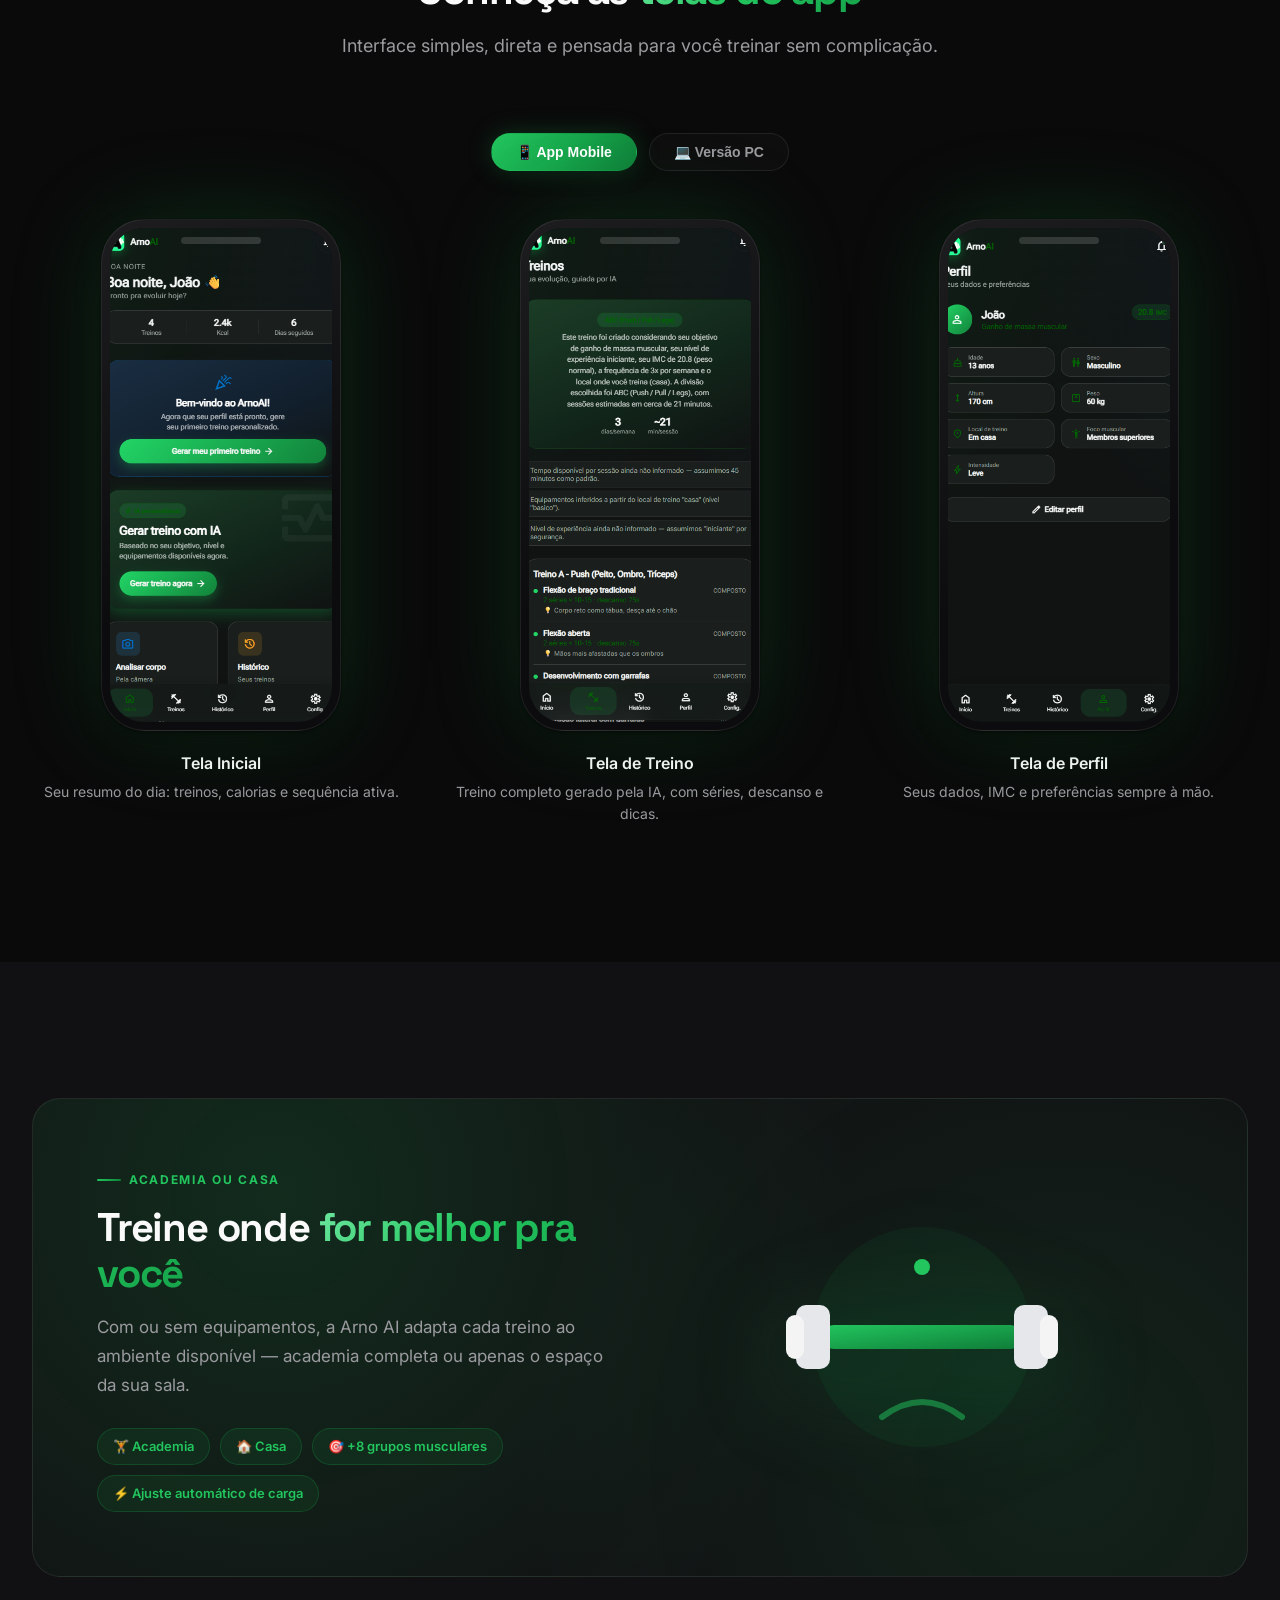
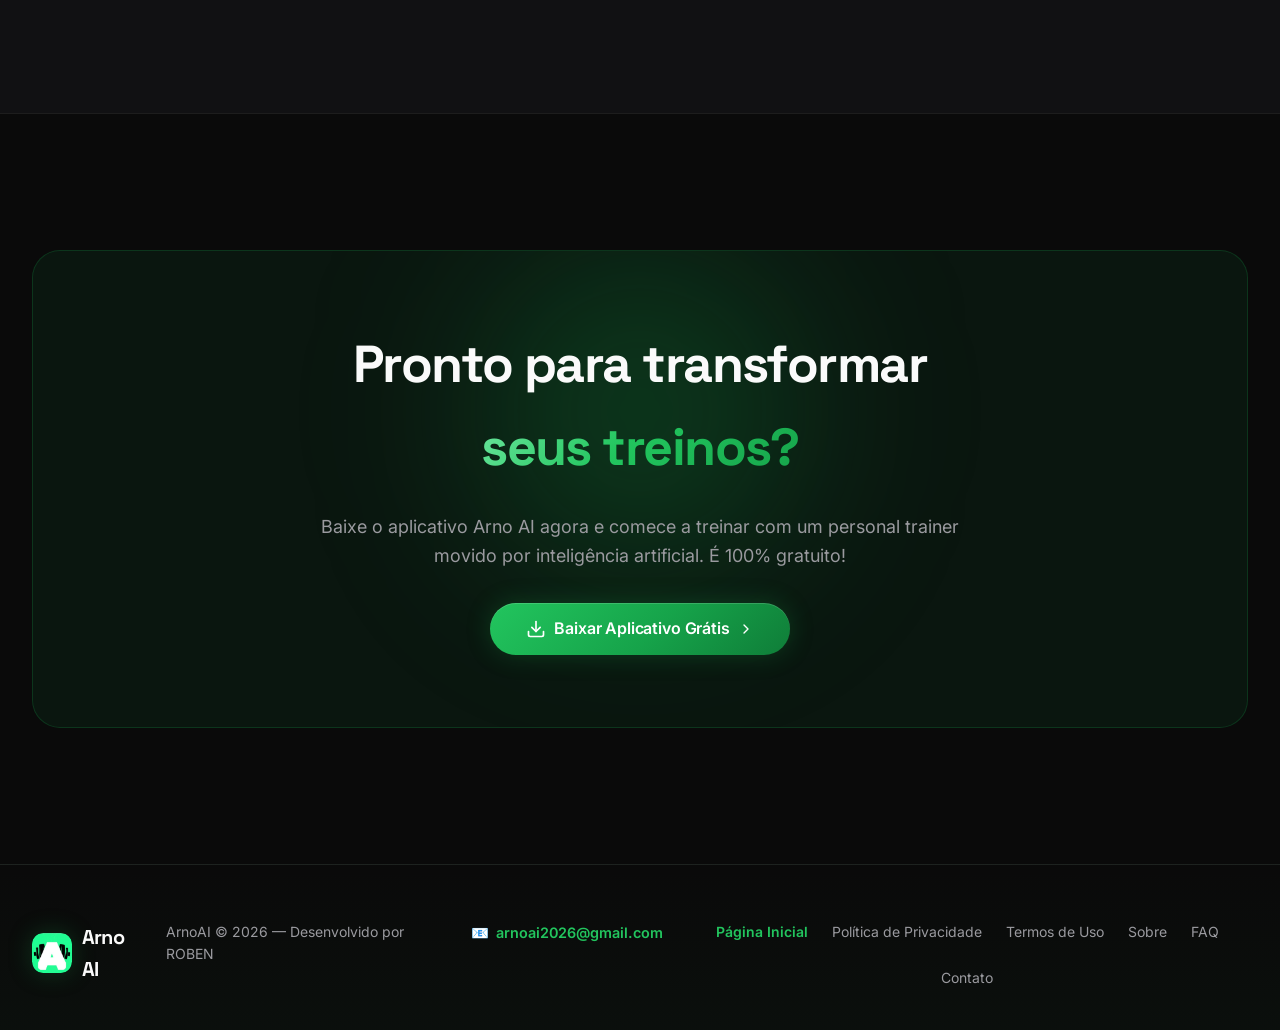
==== commit 048860e7: "Update index.html" ====
--- a/index.html
+++ b/index.html
@@ -13,13 +13,23 @@
 <meta name="twitter:image" content="https://guxta44.github.io/ArnoAI/icone.png">
 <link rel="preconnect" href="https://fonts.googleapis.com">
 <link rel="preconnect" href="https://fonts.gstatic.com" crossorigin>
-<link href="https://fonts.googleapis.com/css2?family=Inter:wght@400;500;600;700&family=Space+Grotesk:wght@500;700&display=swap" rel="stylesheet">
+<link href="https://fonts.googleapis.com/css2?family=Inter:wght@400;500;600;700&family=Space+Grotesk:wght@500;700&family=IBM+Plex+Mono:wght@400;500&display=swap" rel="stylesheet">
 <link rel="stylesheet" href="styles.css">
 <link rel="icon" type="image/png" sizes="512x512" href="icone.png">
 <link rel="apple-touch-icon" href="icone.png">
 <link rel="manifest" href="manifest.json">
 </head>
 <body>
+
+<svg width="0" height="0" style="position:absolute" aria-hidden="true" focusable="false">
+<defs>
+<linearGradient id="signalGradient" x1="0" y1="0" x2="1" y2="0">
+<stop offset="0%" stop-color="#22c55e"/>
+<stop offset="45%" stop-color="#7bd88f"/>
+<stop offset="100%" stop-color="#5b9dff"/>
+</linearGradient>
+</defs>
+</svg>
 
 <header class="header">
 <div class="container header-content">
@@ -140,6 +150,10 @@
 </div>
 
 <div class="hero-visual">
+<svg class="signal-line hero-signal" viewBox="0 0 600 60" preserveAspectRatio="none" aria-hidden="true" focusable="false">
+<path d="M0,32 L70,32 L86,10 L100,54 L114,4 L128,32 L230,32 L246,32 L258,16 L270,32 L340,32 L390,32 L410,12 L430,32 L500,32 L516,20 L528,44 L540,20 L552,32 L600,32"/>
+<circle r="4" style="offset-path: path('M0,32 L70,32 L86,10 L100,54 L114,4 L128,32 L230,32 L246,32 L258,16 L270,32 L340,32 L390,32 L410,12 L430,32 L500,32 L516,20 L528,44 L540,20 L552,32 L600,32');"/>
+</svg>
 <div class="float-chip float-chip--tl"><span class="dot"></span>Sequência: 12 dias</div>
 <div class="phone-mock">
 <div class="phone-mock__screen phone-mock__screen--photo">
@@ -147,7 +161,7 @@
 <img src="print-home.png" alt="Tela inicial do aplicativo Arno AI" loading="lazy">
 </div>
 </div>
-<div class="float-chip float-chip--br"><span class="dot"></span>IA analisando dados</div>
+<div class="float-chip float-chip--br float-chip--signal"><span class="dot"></span>IA analisando dados</div>
 </div>
 </div>
 </div>
@@ -275,6 +289,13 @@
 <p class="workouts-note">E muito mais grupos musculares disponíveis no app!</p>
 </div>
 </section>
+
+<div class="section-divider-wrap" aria-hidden="true">
+<svg class="signal-line section-divider" viewBox="0 0 300 40" preserveAspectRatio="none" focusable="false">
+<path d="M0,20 L40,20 L50,6 L60,32 L70,2 L80,20 L140,20 L150,20 L156,10 L163,20 L200,20 L230,20 L240,8 L250,20 L300,20"/>
+<circle r="3" style="offset-path: path('M0,20 L40,20 L50,6 L60,32 L70,2 L80,20 L140,20 L150,20 L156,10 L163,20 L200,20 L230,20 L240,8 L250,20 L300,20');"/>
+</svg>
+</div>
 
 <section id="como-funciona" class="section section-border">
 <div class="container">
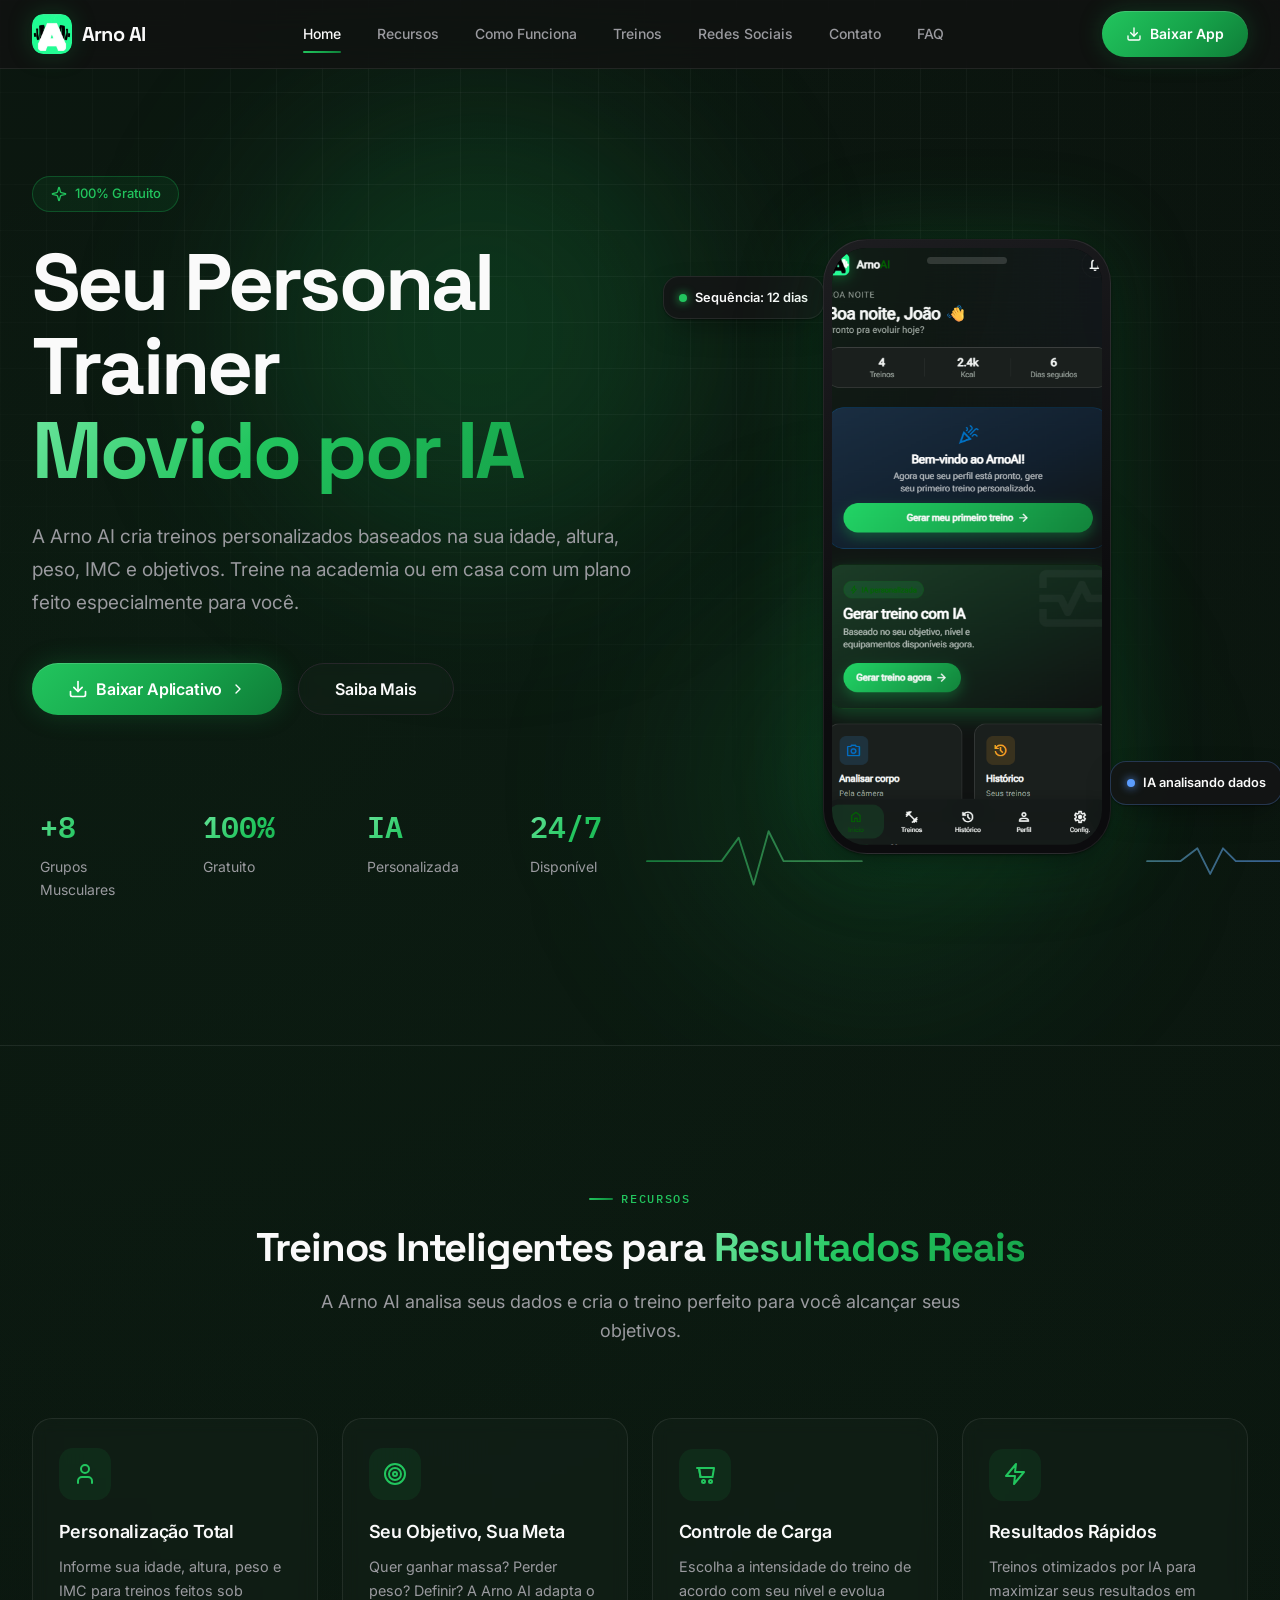
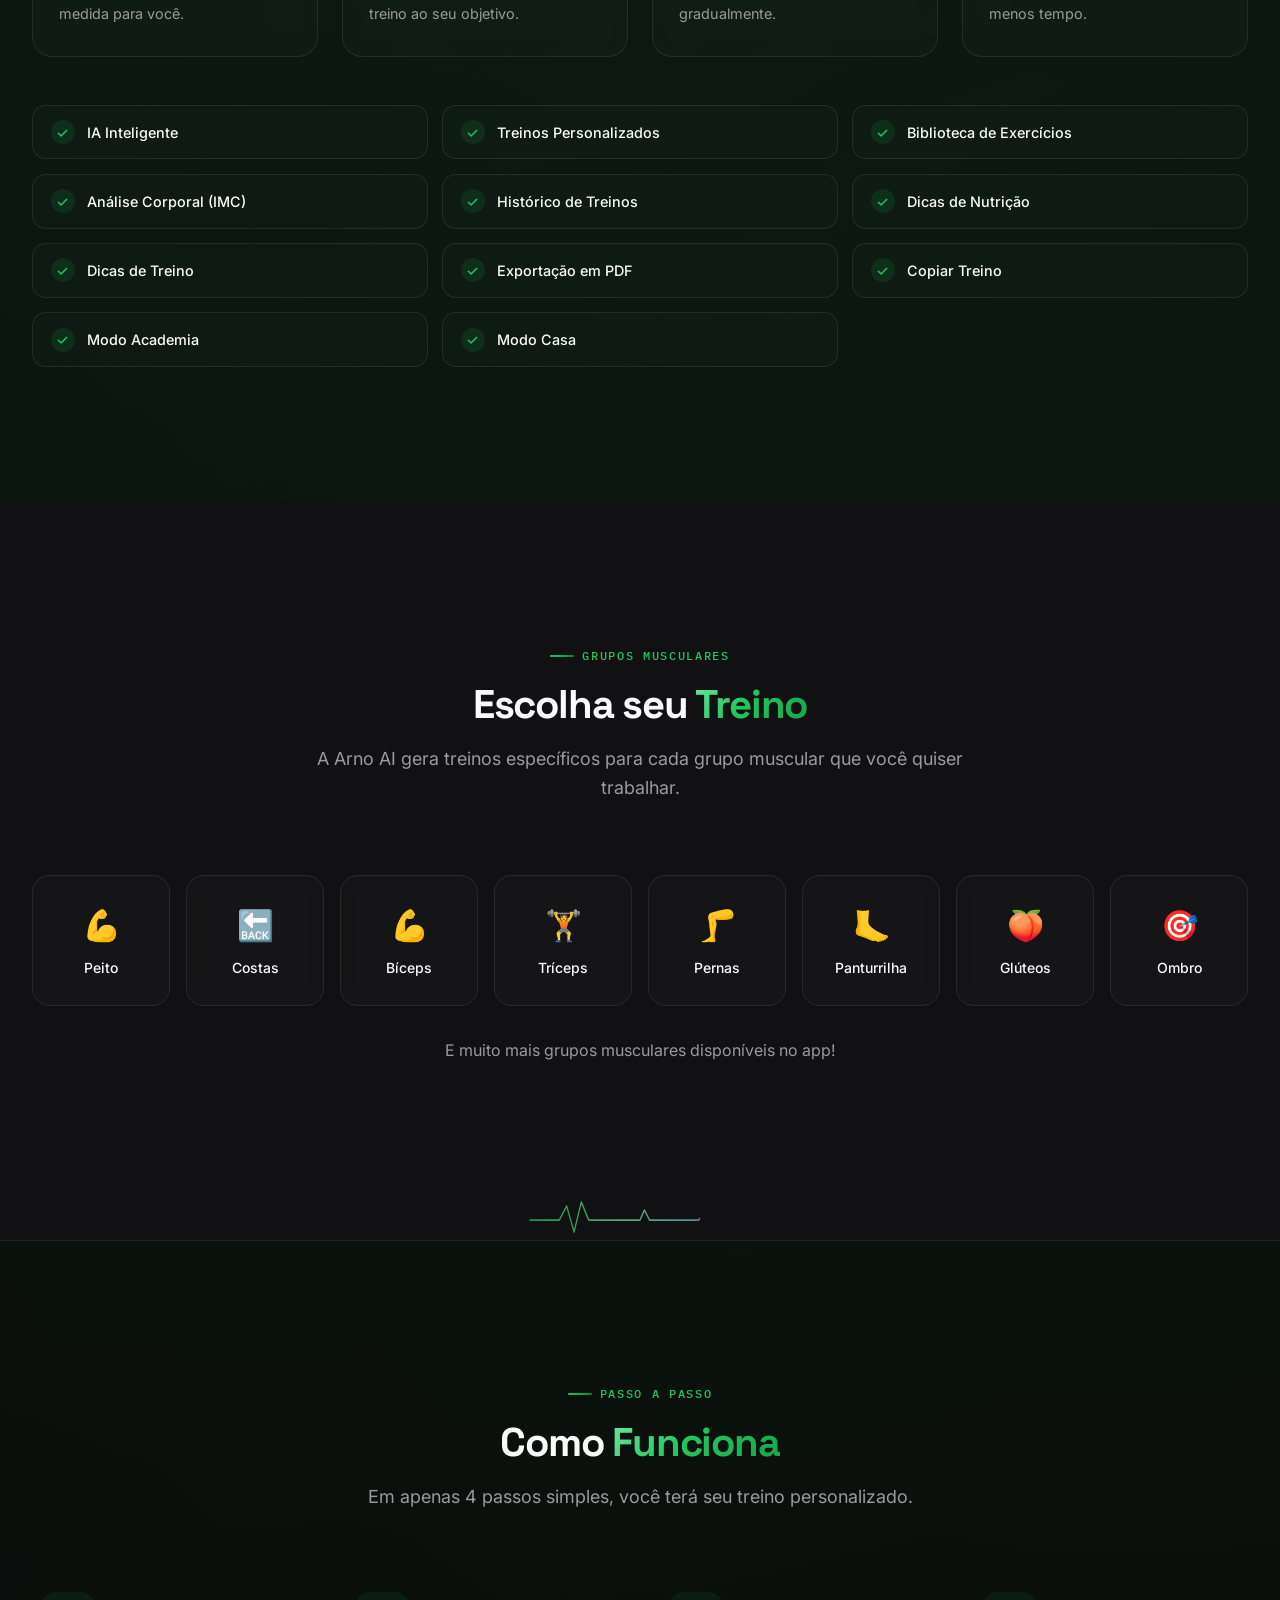
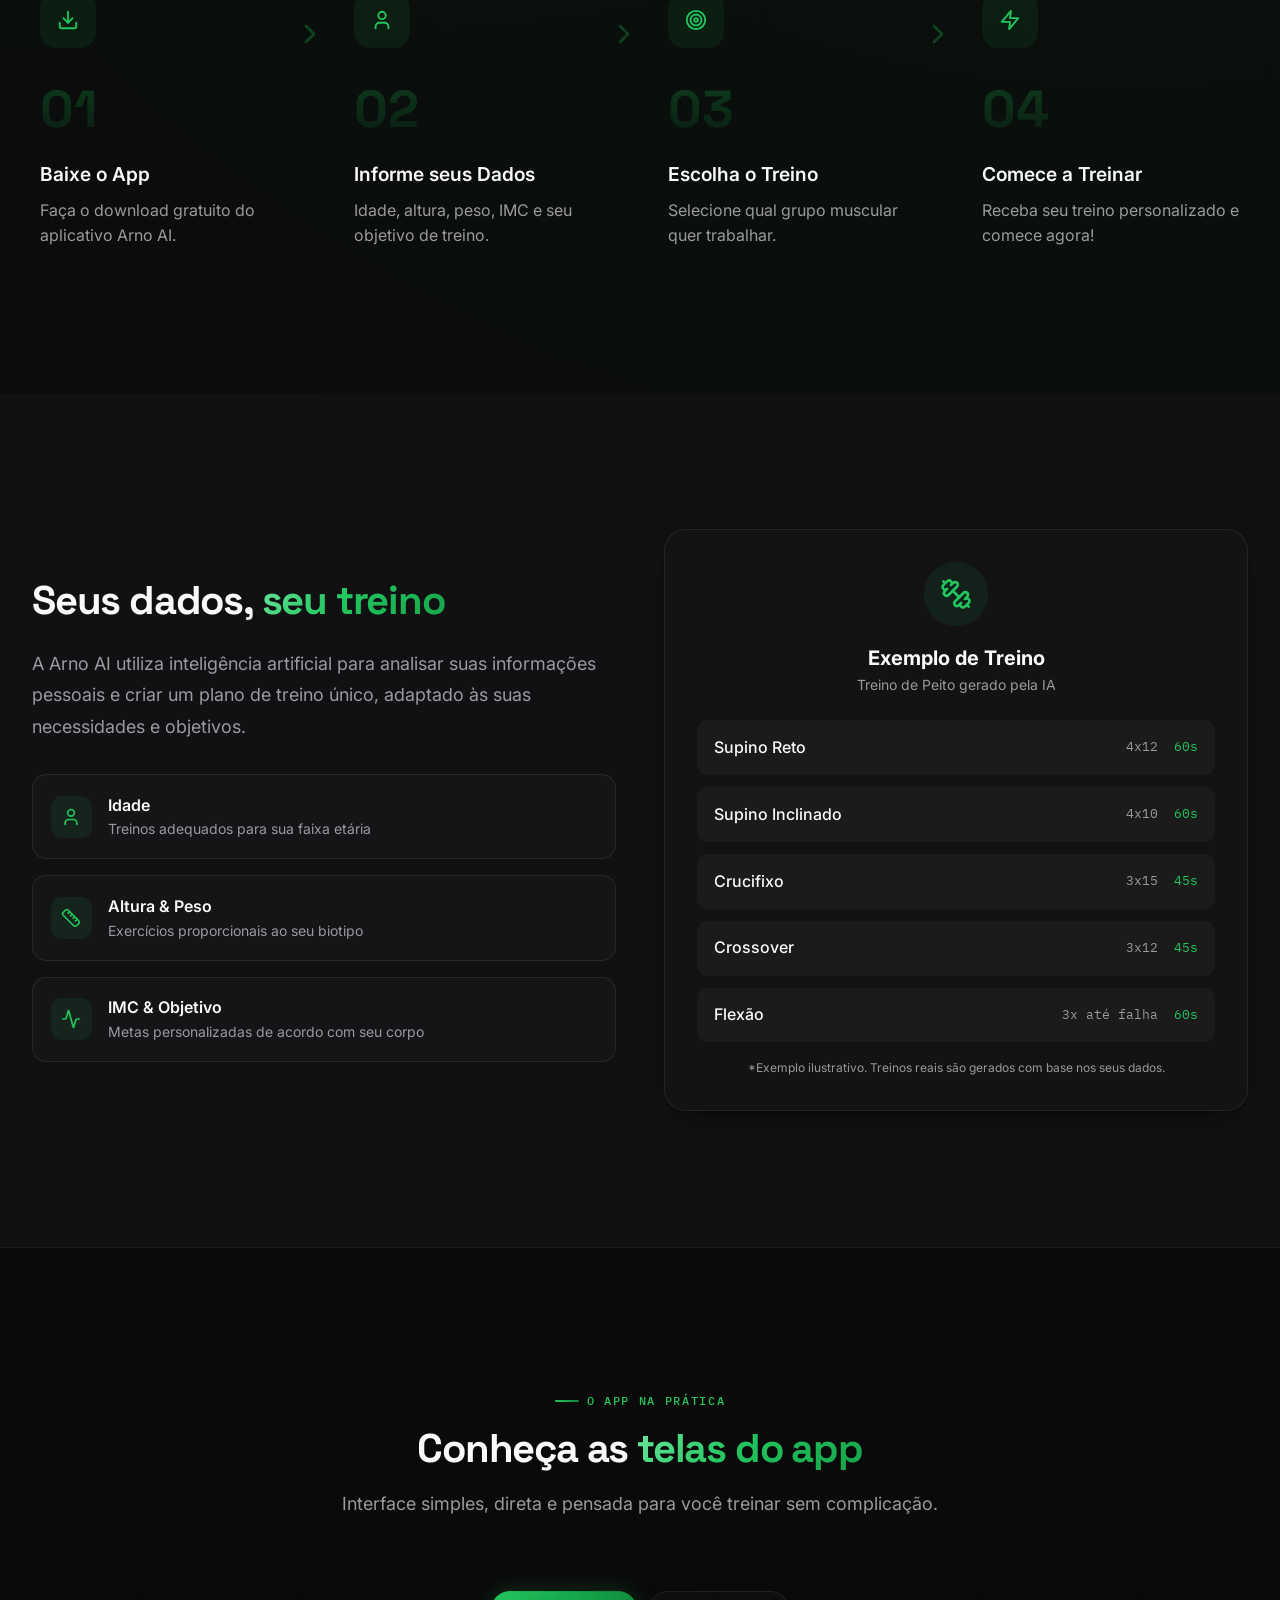
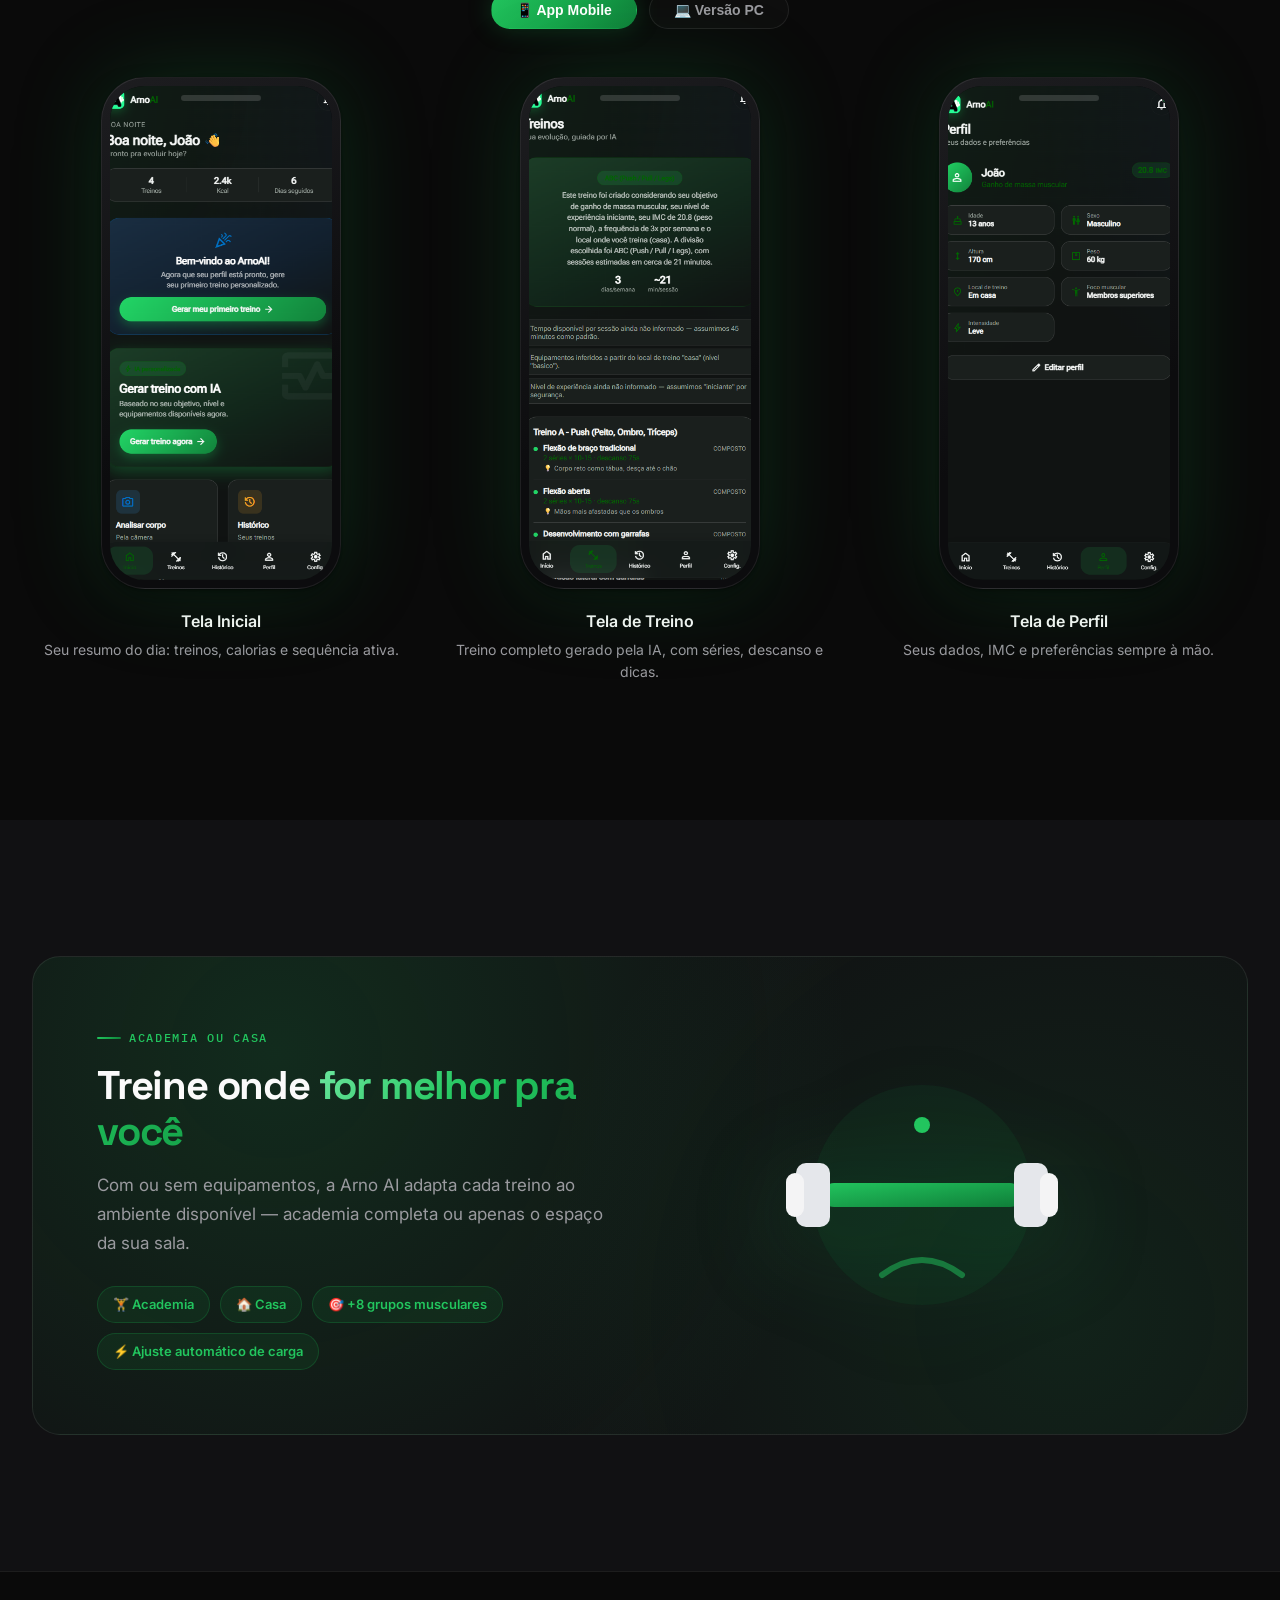
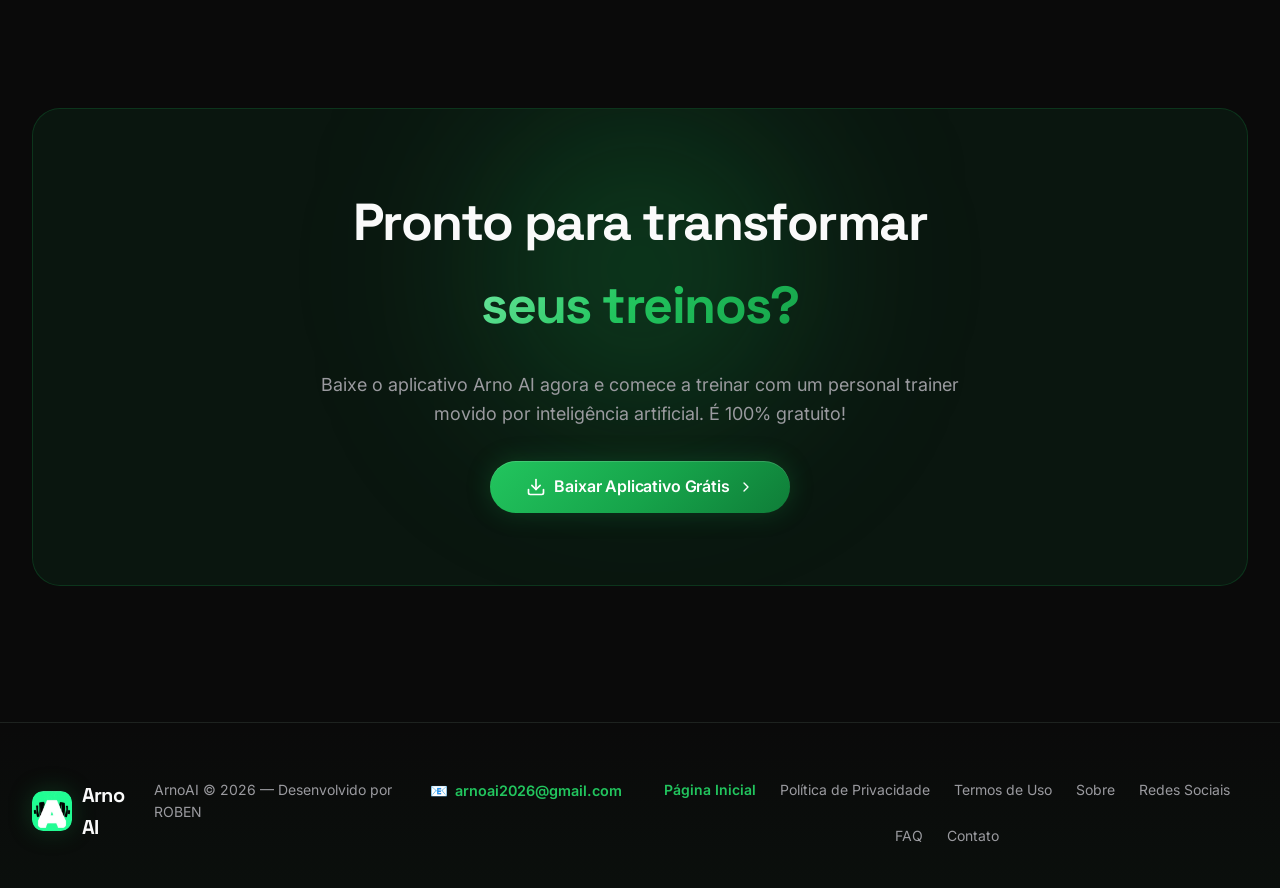
==== commit 942ee111: "Add 'Redes Sociais' links to navigation and footer" ====
--- a/index.html
+++ b/index.html
@@ -45,6 +45,7 @@
 <a href="#recursos" class="nav-link">Recursos</a>
 <a href="#como-funciona" class="nav-link">Como Funciona</a>
 <a href="#treinos" class="nav-link">Treinos</a>
+<a href="redessociais/index.html" class="nav-link">Redes Sociais</a>
 <a href="contato/index.html" class="nav-link">Contato</a>
 <a href="FAQ/index.html" class="nav-link">FAQ</a>
 </nav>
@@ -78,6 +79,7 @@
 <a href="#recursos" class="nav-link">Recursos</a>
 <a href="#como-funciona" class="nav-link">Como Funciona</a>
 <a href="#treinos" class="nav-link">Treinos</a>
+<a href="redessociais/index.html" class="nav-link">Redes Sociais</a>
 <a href="contato/index.html" class="nav-link">Contato</a>
 <a href="FAQ/index.html" class="nav-link">FAQ</a>
 <a href="https://github.com/Guxta44/ArnoAI/releases/latest/download/ArnoAI.exe" download="ArnoAI.exe" class="btn btn-primary btn-full" style="text-decoration: none;">
@@ -653,6 +655,7 @@
 <a href="politica/index.html" class="footer-link">Política de Privacidade</a>
 <a href="termos/index.html" class="footer-link">Termos de Uso</a>
 <a href="sobre/index.html" class="footer-link">Sobre</a>
+<a href="redessociais/index.html" class="footer-link">Redes Sociais</a>
 <a href="FAQ/index.html" class="footer-link">FAQ</a>
 <a href="contato/index.html" class="footer-link">Contato</a>
 </div>
--- a/styles.css
+++ b/styles.css
@@ -40,6 +40,14 @@
   --ease-premium: cubic-bezier(0.16, 1, 0.3, 1);
   --gradient-primary: linear-gradient(135deg, #22c55e 0%, #16a34a 55%, #0f7d38 100%);
   --gradient-text: linear-gradient(135deg, #6ee7a0 0%, #22c55e 45%, #16a34a 100%);
+
+  /* ---- Assinatura "sinal vital": segunda cor (IA/dados) que
+     forma o duotone junto do verde (fitness/energia). Usada com
+     moderação em elementos ligados a análise/IA, nunca em massa. ---- */
+  --signal: #5b9dff;
+  --signal-soft: rgba(91, 157, 255, 0.14);
+  --gradient-signature: linear-gradient(90deg, #22c55e 0%, #7bd88f 35%, #5b9dff 100%);
+  --font-mono: 'IBM Plex Mono', ui-monospace, 'SF Mono', Menlo, monospace;
 }
 
 html {
@@ -291,6 +299,9 @@
 .nav-link:hover { color: var(--foreground); }
 .nav-link:hover::after { width: 100%; }
 
+.nav-link.is-active { color: var(--foreground); }
+.nav-link.is-active::after { width: 100%; }
+
 .header-actions {
   display: none;
 }
@@ -391,6 +402,87 @@
   50% { transform: translate(2.5%, -4%) scale(1.08); }
 }
 
+/* =========================================================
+   Assinatura visual: "linha de sinal" (EKG -> gráfico de barras)
+   Representa a ponte entre corpo (fitness) e dado (IA analisando).
+   Usada atrás do mockup no hero e como divisor fino entre seções.
+   ========================================================= */
+.signal-line {
+  width: 100%;
+  height: auto;
+  overflow: visible;
+}
+
+.signal-line path {
+  fill: none;
+  stroke: url(#signalGradient);
+  stroke-width: 1.75;
+  stroke-linecap: round;
+  stroke-linejoin: round;
+  stroke-dasharray: 300;
+  stroke-dashoffset: 300;
+  animation: signal-draw 2.6s var(--ease-premium) forwards, signal-flow 5s linear infinite 2.6s;
+}
+
+.signal-line circle {
+  fill: var(--signal);
+  filter: drop-shadow(0 0 6px rgba(91, 157, 255, 0.85));
+  opacity: 0;
+  animation: signal-dot 5s ease-in-out infinite 2.6s;
+}
+
+@keyframes signal-draw {
+  to { stroke-dashoffset: 0; }
+}
+
+@keyframes signal-flow {
+  0% { stroke-dashoffset: 0; }
+  50% { stroke-dashoffset: -140; }
+  100% { stroke-dashoffset: 0; }
+}
+
+@keyframes signal-dot {
+  0%, 100% { opacity: 0; offset-distance: 0%; }
+  10%, 45% { opacity: 1; }
+  50% { offset-distance: 100%; opacity: 0; }
+}
+
+.hero-signal {
+  position: absolute;
+  left: 50%;
+  bottom: -6%;
+  transform: translateX(-50%);
+  width: 120%;
+  max-width: 640px;
+  opacity: 0.55;
+  z-index: -1;
+  pointer-events: none;
+}
+
+.section-divider-wrap {
+  display: flex;
+  justify-content: center;
+  padding: 0 1rem;
+  background-color: var(--bg-elevated);
+}
+
+.section-divider {
+  max-width: 220px;
+  width: 100%;
+  height: 40px;
+  margin: 0 auto;
+  opacity: 0.75;
+}
+
+.signal-line circle {
+  offset-rotate: 0deg;
+}
+
+@media (prefers-reduced-motion: reduce) {
+  .signal-line path { animation: none; stroke-dashoffset: 0; }
+  .signal-line circle { display: none; }
+}
+
 .hero-grid {
   display: grid;
   gap: 3.5rem;
@@ -639,6 +731,17 @@
   box-shadow: 0 0 10px var(--primary-light);
 }
 
+/* Chip "sinal": usado para o insight de IA, em contraste com o
+   verde do progresso/streak — reforça o duotone fitness + dado. */
+.float-chip--signal .dot {
+  background: var(--signal);
+  box-shadow: 0 0 10px var(--signal);
+}
+
+.float-chip--signal {
+  border-color: rgba(91, 157, 255, 0.25);
+}
+
 @media (max-width: 1023px) {
   .hero-visual { margin-top: 1rem; }
 }
@@ -669,9 +772,9 @@
 .stat:hover { transform: translateY(-4px); }
 
 .stat-value {
-  font-family: 'Space Grotesk', sans-serif;
-  font-size: 2rem;
-  font-weight: 700;
+  font-family: var(--font-mono);
+  font-size: 1.85rem;
+  font-weight: 600;
   background: var(--gradient-text);
   -webkit-background-clip: text;
   background-clip: text;
@@ -709,8 +812,9 @@
   display: inline-flex;
   align-items: center;
   gap: 0.5rem;
+  font-family: var(--font-mono);
   font-size: 0.75rem;
-  font-weight: 700;
+  font-weight: 500;
   letter-spacing: 0.14em;
   text-transform: uppercase;
   color: var(--primary-light);
@@ -769,6 +873,23 @@
   overflow: hidden;
 }
 
+/* Fio de assinatura duotone (verde -> sinal) que "acende" no topo do
+   card ao passar o mouse — o mesmo gradiente do divisor de seção. */
+.feature-card::after {
+  content: '';
+  position: absolute;
+  top: 0;
+  left: 0;
+  right: 0;
+  height: 2px;
+  background: var(--gradient-signature);
+  transform: scaleX(0);
+  transform-origin: left;
+  transition: transform 0.5s var(--ease-premium);
+}
+
+.feature-card:hover::after { transform: scaleX(1); }
+
 .feature-card::before {
   content: '';
   position: absolute;
@@ -1103,7 +1224,8 @@
 .exercise-details {
   display: flex;
   gap: 1rem;
-  font-size: 0.875rem;
+  font-family: var(--font-mono);
+  font-size: 0.8125rem;
   color: var(--muted-foreground);
 }
 
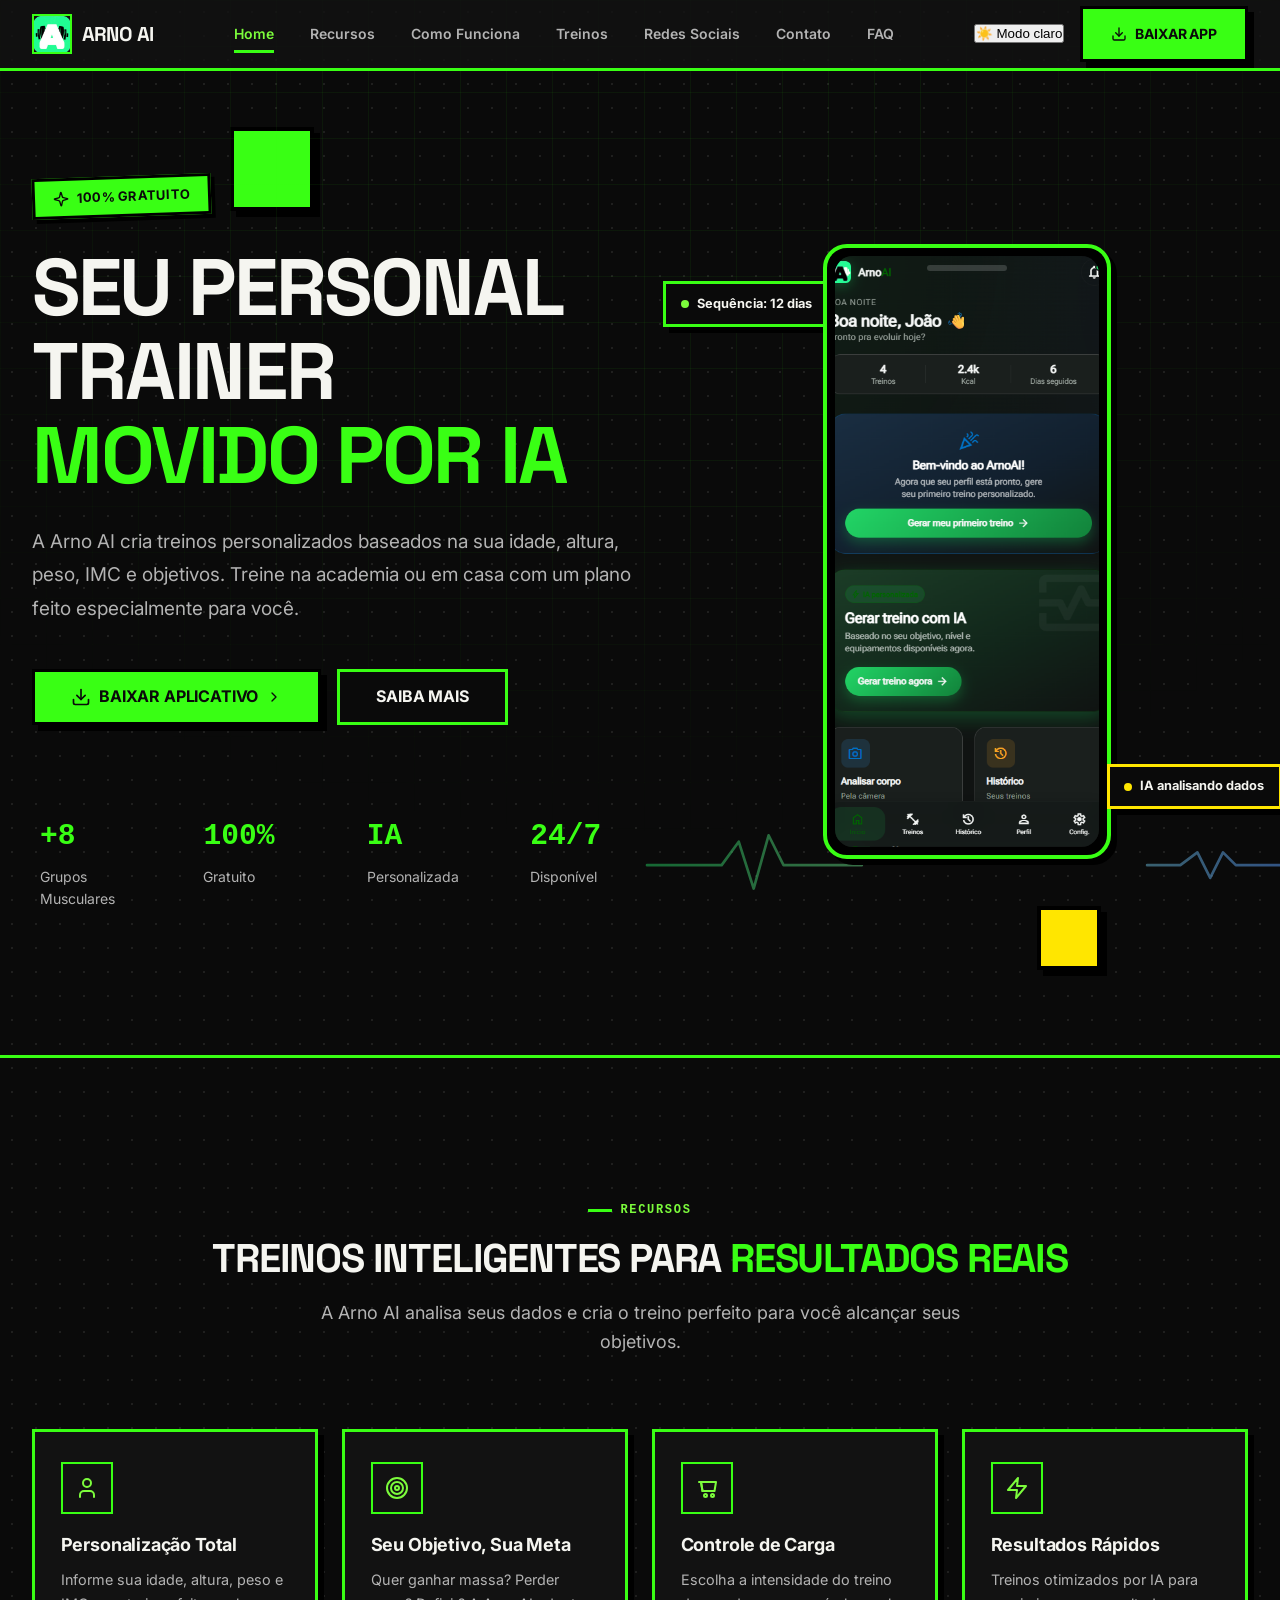
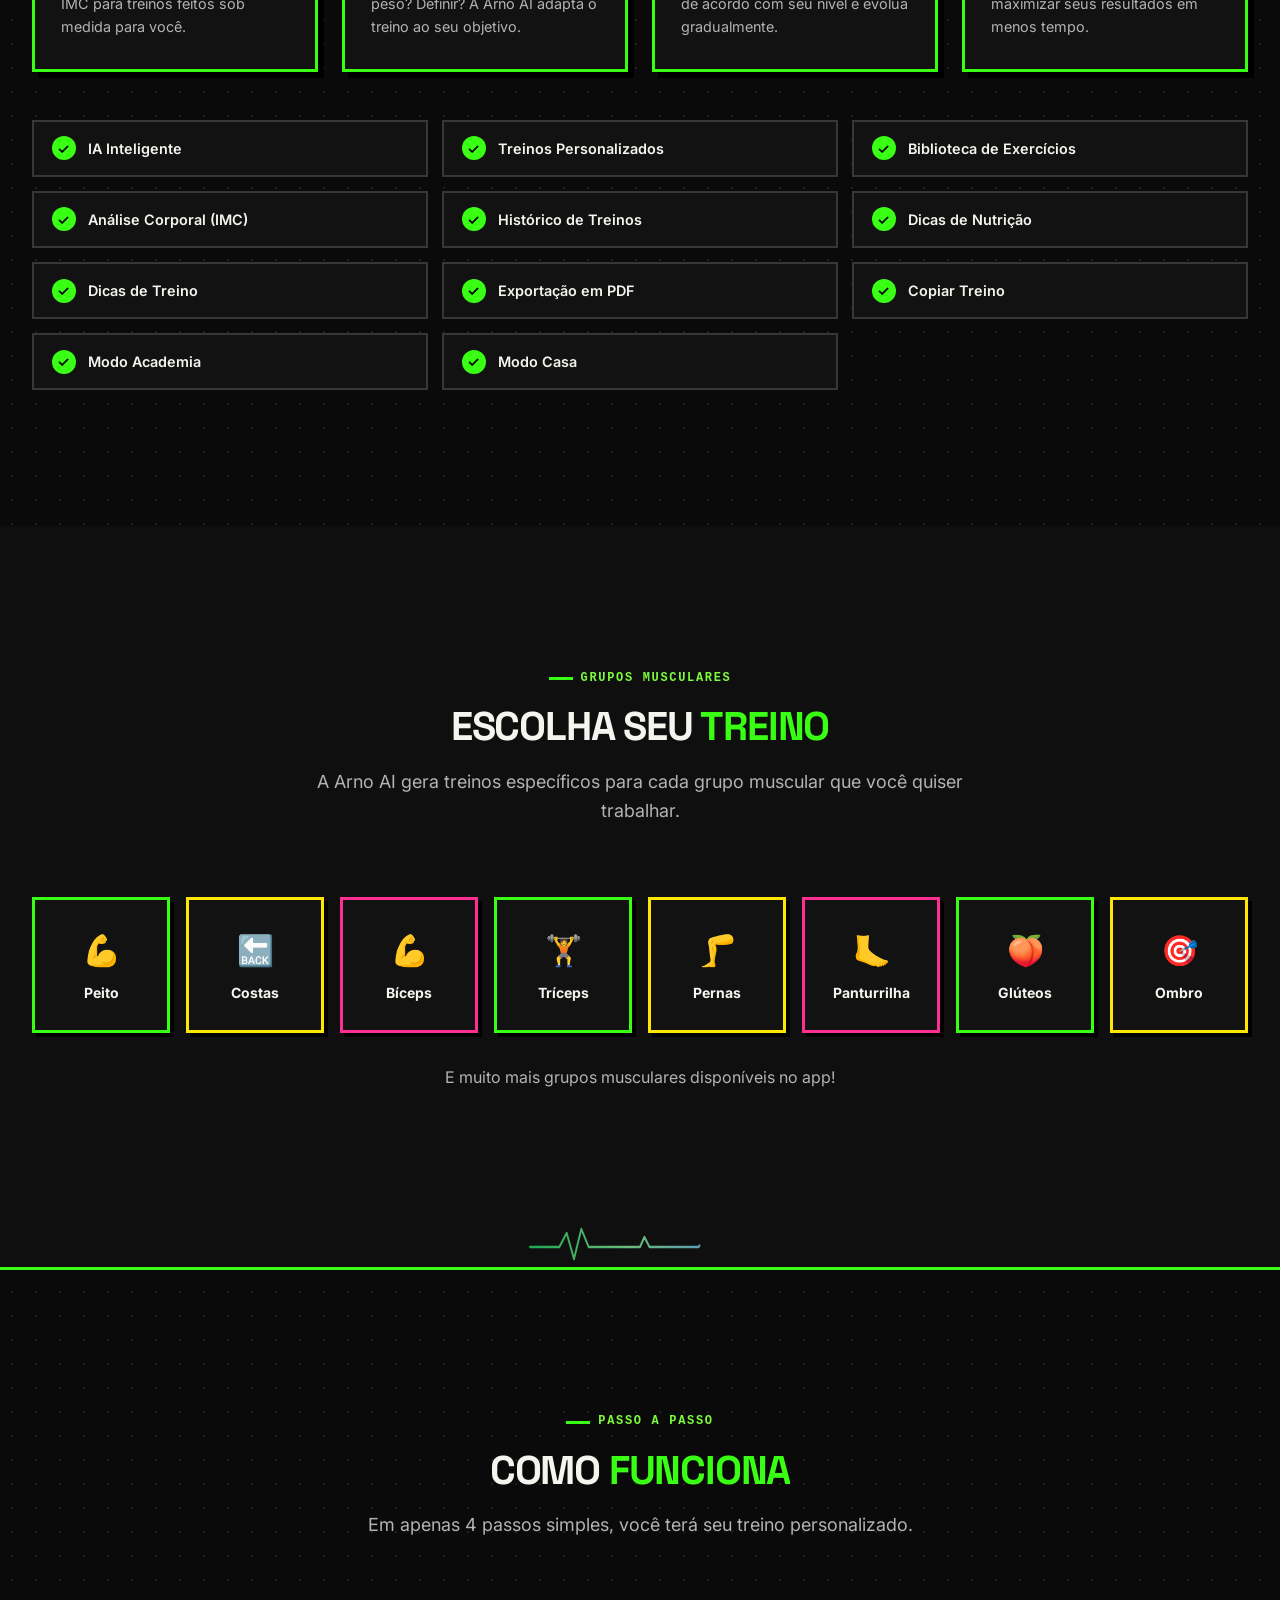
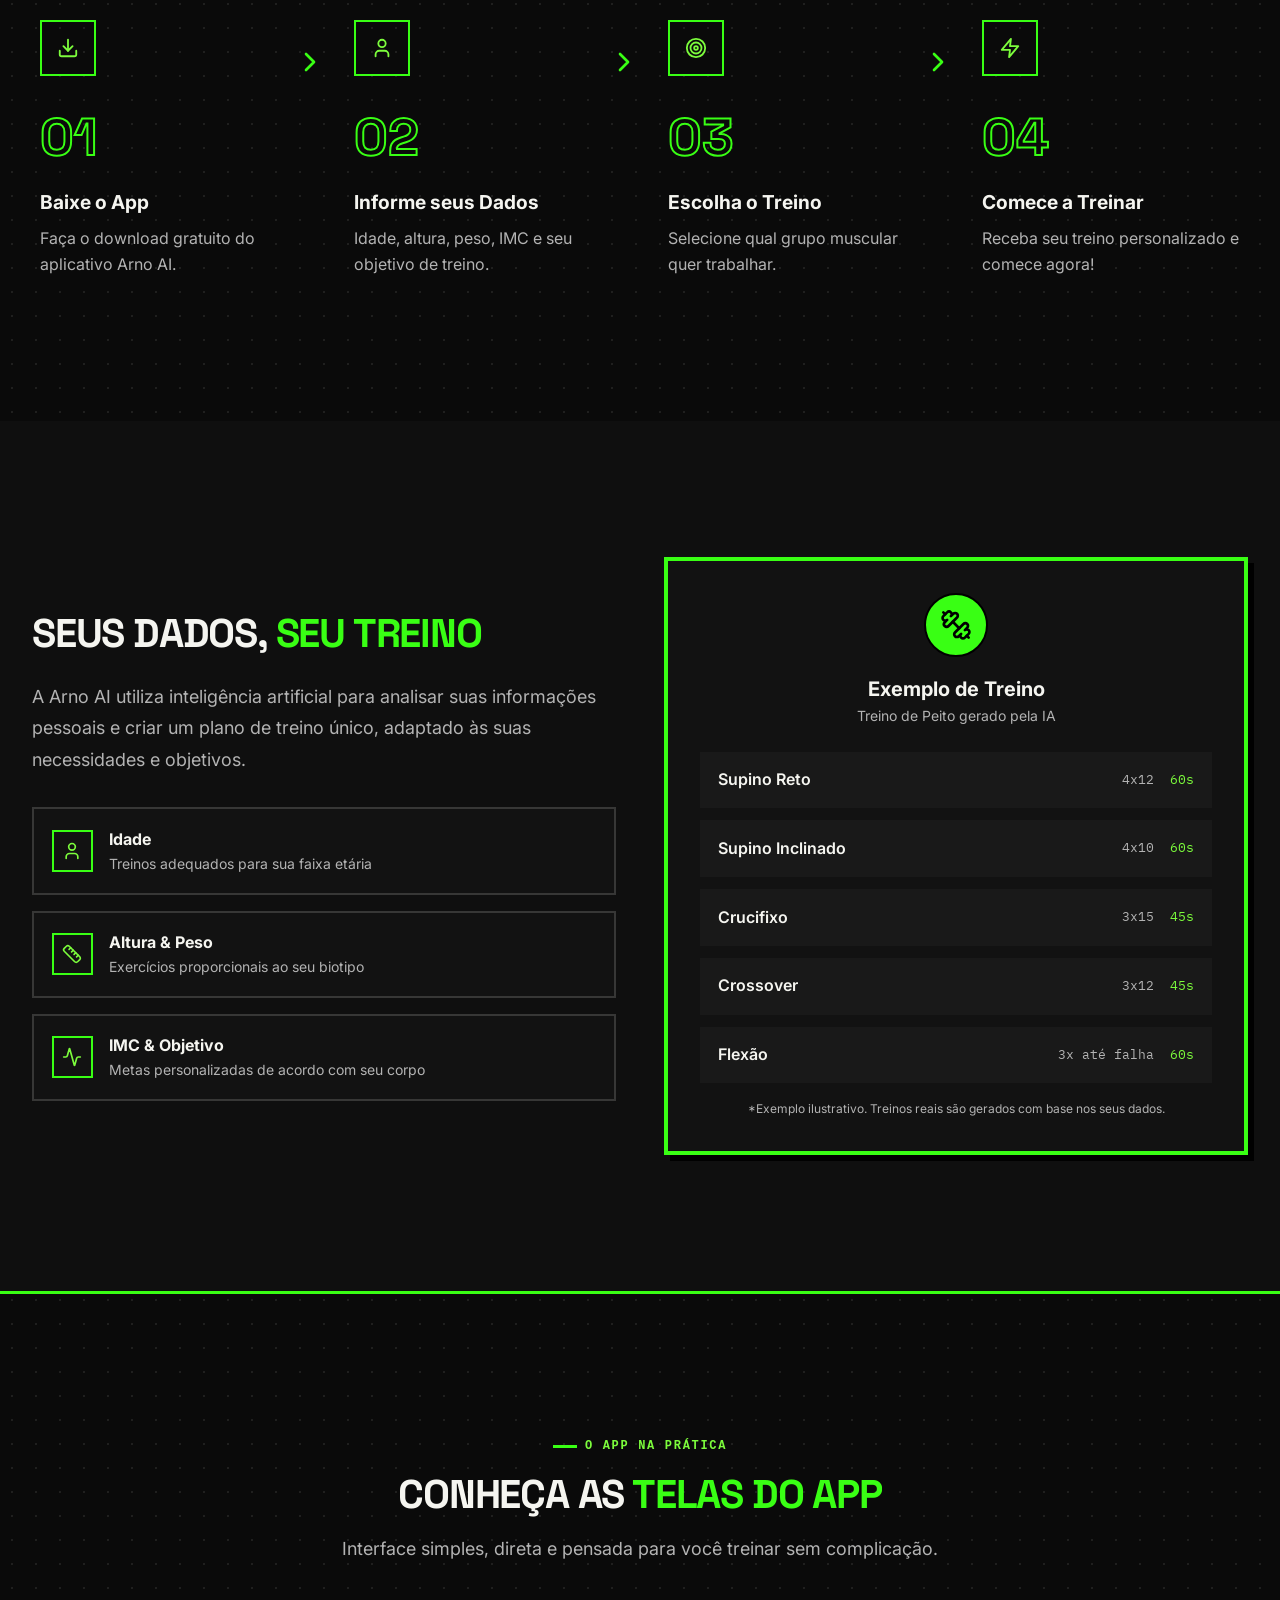
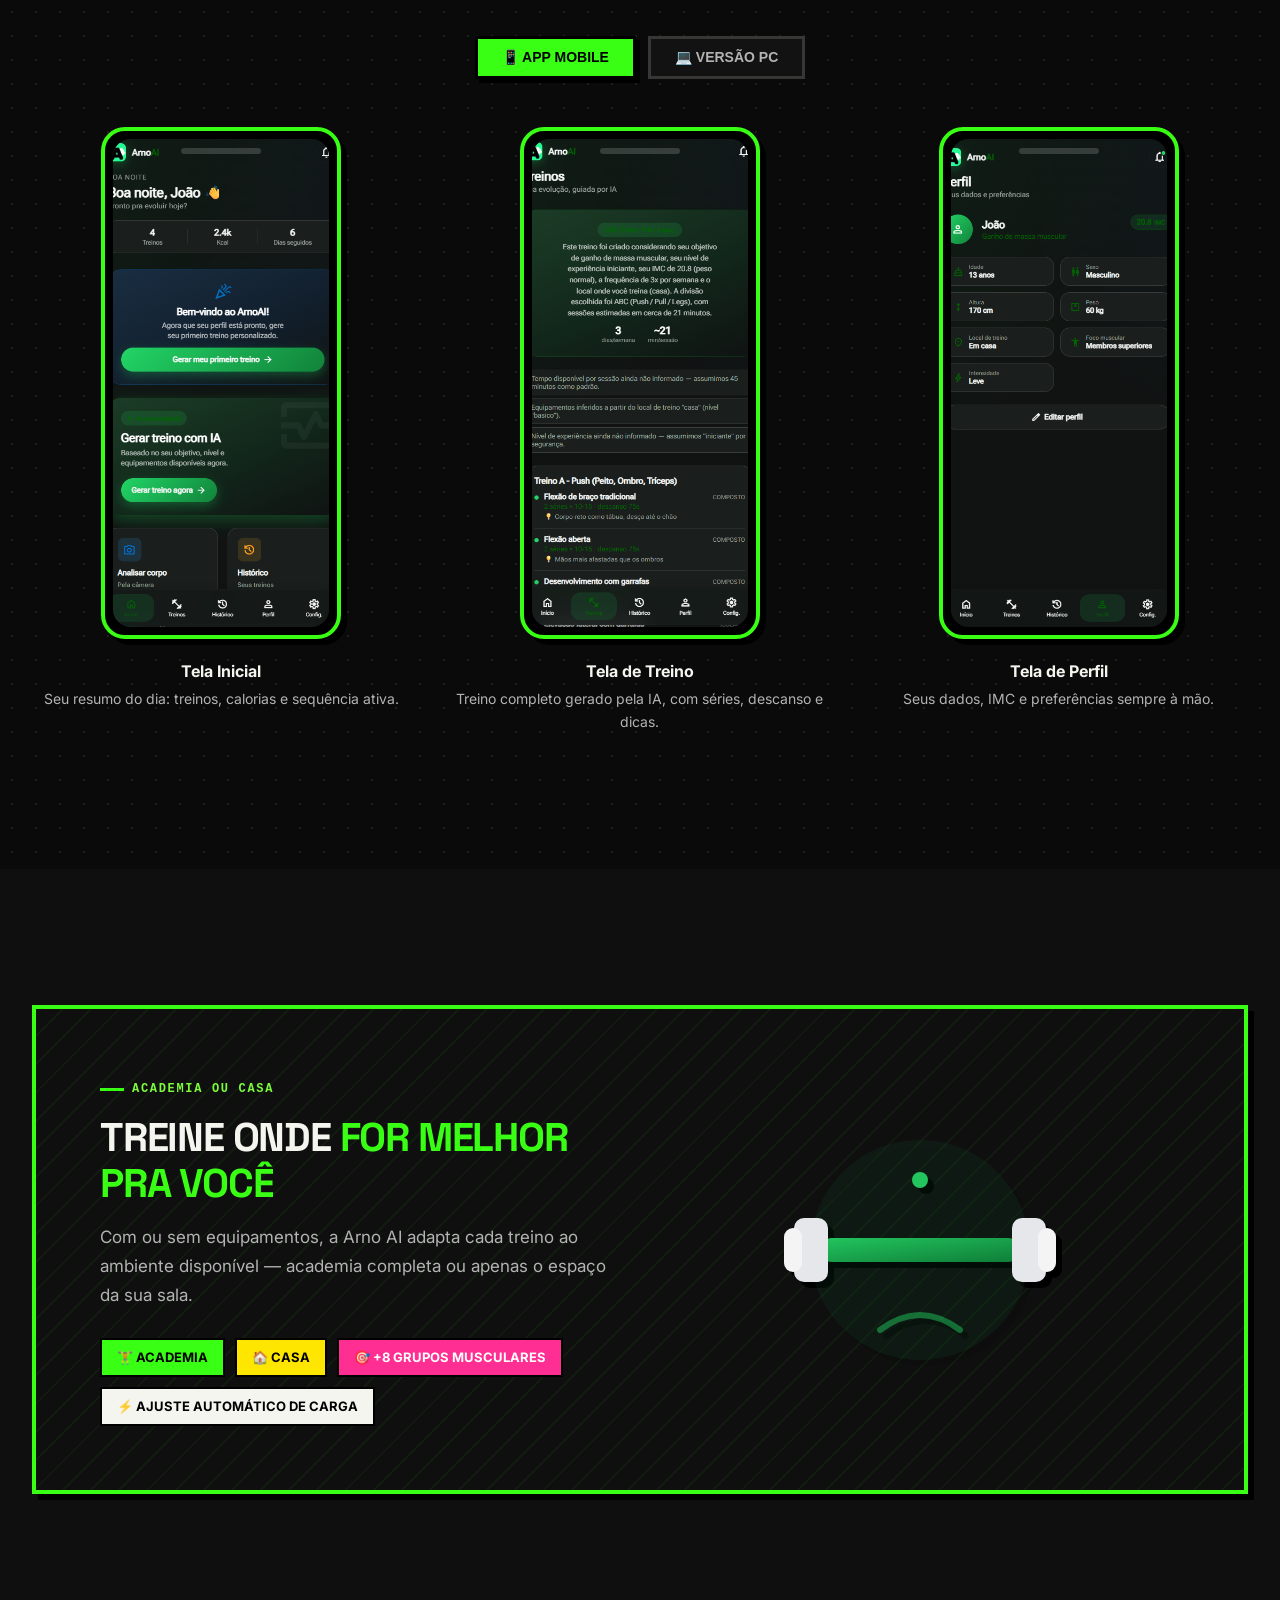
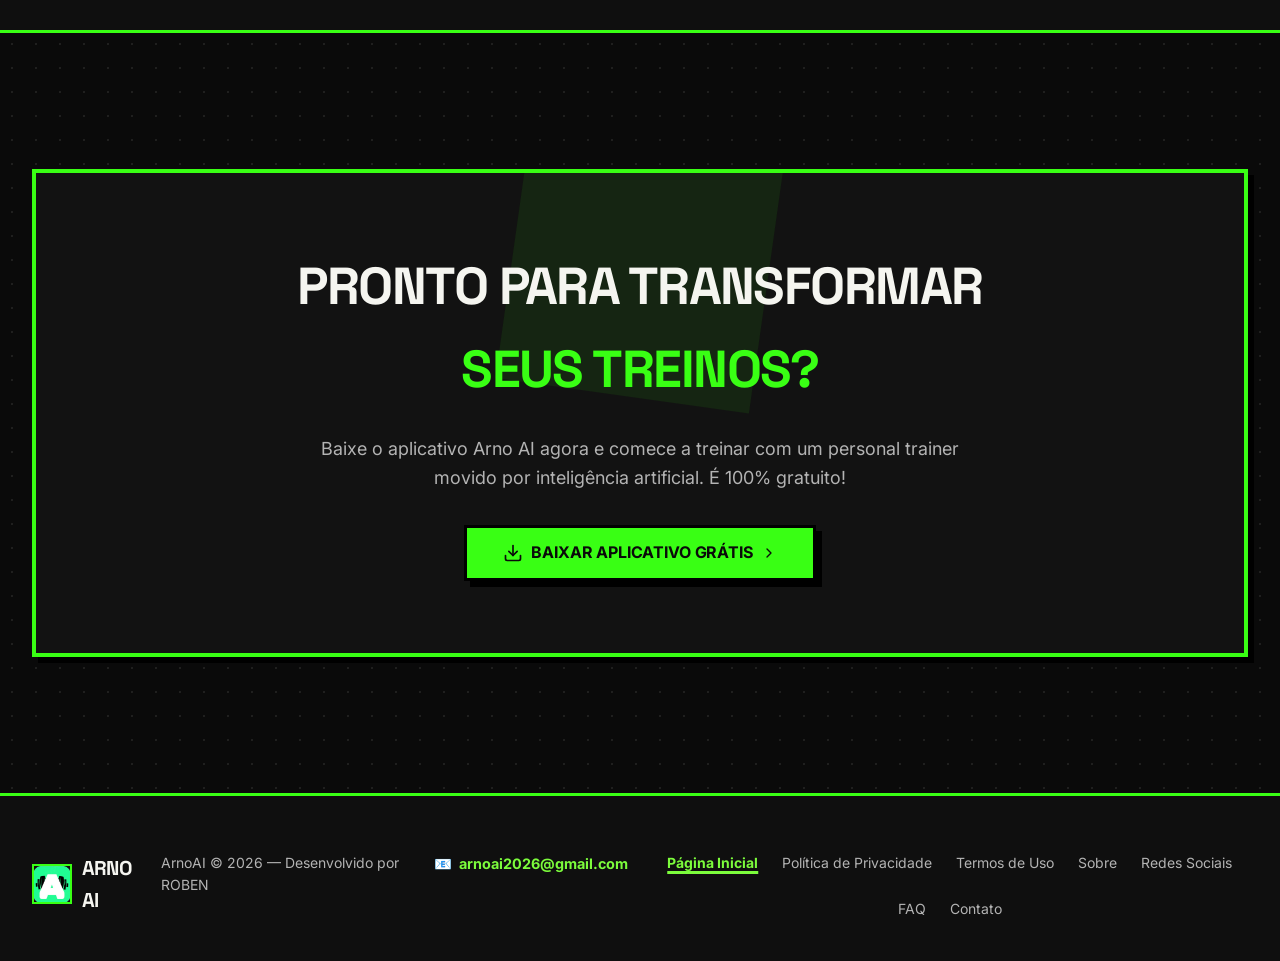
==== commit d3c71ee7: "Add theme toggle button to header" ====
--- a/index.html
+++ b/index.html
@@ -51,6 +51,16 @@
 </nav>
 
 <div class="header-actions">
+<button
+  id="themeToggle"
+  class="theme-toggle"
+  type="button"
+  aria-label="Ativar modo claro"
+  title="Alternar entre modo claro e escuro"
+>
+  ☀️ Modo claro
+</button>
+
 <a href="https://github.com/Guxta44/ArnoAI/releases/latest/download/ArnoAI.exe" download="ArnoAI.exe" class="btn btn-primary" style="text-decoration: none;">
 <svg xmlns="http://www.w3.org/2000/svg" width="16" height="16" viewBox="0 0 24 24" fill="none" stroke="currentColor" stroke-width="2" stroke-linecap="round" stroke-linejoin="round">
 <path d="M21 15v4a2 2 0 0 1-2 2H5a2 2 0 0 1-2-2v-4"/>
--- a/styles.css
+++ b/styles.css
@@ -1,9 +1,10 @@
 /* =========================================================
-   Arno AI — Design System Premium
+   Arno AI — Design System Neo-Brutalist
    Mantém 100% das classes e variáveis originais (nenhuma
-   página do site quebra), apenas eleva o visual para um
-   padrão de produto/startup (Apple / Stripe / Vercel / Linear
-   / Nike Training Club) misturado com identidade fitness.
+   página do site quebra). Paleta: verde neon + preto forte,
+   com amarelo elétrico e rosa/magenta como cores secundárias.
+   Linguagem: bordas grossas, sombras sólidas deslocadas
+   (sem blur/glow), cantos retos, alto contraste.
    ========================================================= */
 
 /* Reset e Base */
@@ -16,38 +17,47 @@
 :root {
   /* ---- Paleta base (mesmos nomes de sempre) ---- */
   --background: #0a0a0a;
-  --foreground: #fafafa;
-  --card: #141416;
-  --card-foreground: #fafafa;
-  --primary: #16a34a;
-  --primary-foreground: #ffffff;
-  --secondary: #1c1c1f;
-  --secondary-foreground: #fafafa;
-  --muted: #1c1c1f;
-  --muted-foreground: #9a9a9f;
-  --border: #27272a;
-  --radius: 1rem;
-
-  /* ---- Extensões premium (novas, aditivas) ---- */
-  --primary-light: #22c55e;
-  --primary-dark: #0f7d38;
-  --bg-elevated: #111113;
-  --border-soft: rgba(255, 255, 255, 0.08);
-  --glow-sm: 0 0 24px rgba(22, 163, 74, 0.25);
-  --glow-md: 0 0 48px rgba(22, 163, 74, 0.28);
-  --glow-lg: 0 0 90px rgba(22, 163, 74, 0.22);
-  --shadow-card: 0 1px 2px rgba(0, 0, 0, 0.4), 0 12px 32px -12px rgba(0, 0, 0, 0.55);
-  --ease-premium: cubic-bezier(0.16, 1, 0.3, 1);
-  --gradient-primary: linear-gradient(135deg, #22c55e 0%, #16a34a 55%, #0f7d38 100%);
-  --gradient-text: linear-gradient(135deg, #6ee7a0 0%, #22c55e 45%, #16a34a 100%);
+  --foreground: #f5f5f0;
+  --card: #121212;
+  --card-foreground: #f5f5f0;
+  --primary: #39ff14;
+  --primary-foreground: #0a0a0a;
+  --secondary: #1a1a1a;
+  --secondary-foreground: #f5f5f0;
+  --muted: #1a1a1a;
+  --muted-foreground: #b3b3b3;
+  --border: #f5f5f0;
+  --radius: 0px;
+
+  /* ---- Extensões (mesmos nomes, valores brutalistas) ---- */
+  --primary-light: #7cfc3c;
+  --primary-dark: #1fae0a;
+  --bg-elevated: #0f0f0f;
+  --border-soft: rgba(245, 245, 240, 0.16);
+
+  /* sombras "sticker": deslocadas, sólidas, sem blur */
+  --glow-sm: 4px 4px 0 #000;
+  --glow-md: 6px 6px 0 #000;
+  --glow-lg: 10px 10px 0 #000;
+  --shadow-card: 6px 6px 0 #000;
+
+  --ease-premium: cubic-bezier(0.2, 0.9, 0.25, 1);
+
+  /* gradientes viram cor sólida (nada de blend suave) */
+  --gradient-primary: var(--primary);
+  --gradient-text: var(--primary);
 
   /* ---- Assinatura "sinal vital": segunda cor (IA/dados) que
-     forma o duotone junto do verde (fitness/energia). Usada com
-     moderação em elementos ligados a análise/IA, nunca em massa. ---- */
-  --signal: #5b9dff;
-  --signal-soft: rgba(91, 157, 255, 0.14);
-  --gradient-signature: linear-gradient(90deg, #22c55e 0%, #7bd88f 35%, #5b9dff 100%);
+     forma o duotone junto do verde (fitness/energia). Agora em
+     amarelo elétrico — pop gráfico, nunca em massa. ---- */
+  --signal: #ffe600;
+  --signal-soft: rgba(255, 230, 0, 0.16);
+  /* corte duro 50/50, sem transição suave */
+  --gradient-signature: linear-gradient(90deg, var(--primary) 0 50%, var(--signal) 50% 100%);
   --font-mono: 'IBM Plex Mono', ui-monospace, 'SF Mono', Menlo, monospace;
+
+  /* cor secundária extra, usada com moderação (tags, chips) */
+  --accent-pink: #ff2e93;
 }
 
 html {
@@ -69,9 +79,8 @@
 body {
   font-family: 'Inter', -apple-system, BlinkMacSystemFont, 'Segoe UI', Roboto, sans-serif;
   background-color: var(--background);
-  background-image:
-    radial-gradient(circle at 12% 8%, rgba(22, 163, 74, 0.10), transparent 40%),
-    radial-gradient(circle at 88% 30%, rgba(22, 163, 74, 0.06), transparent 45%);
+  background-image: radial-gradient(rgba(245, 245, 240, 0.09) 1.5px, transparent 1.5px);
+  background-size: 24px 24px;
   color: var(--foreground);
   line-height: 1.6;
   -webkit-font-smoothing: antialiased;
@@ -80,16 +89,16 @@
 }
 
 ::selection {
-  background-color: rgba(22, 163, 74, 0.35);
-  color: #fff;
-}
-
-/* Scrollbar premium */
+  background-color: var(--primary);
+  color: #0a0a0a;
+}
+
+/* Scrollbar */
 ::-webkit-scrollbar { width: 10px; }
 ::-webkit-scrollbar-track { background: var(--background); }
 ::-webkit-scrollbar-thumb {
   background: #2a2a2e;
-  border-radius: 999px;
+  border-radius: 0;
   border: 2px solid var(--background);
 }
 ::-webkit-scrollbar-thumb:hover { background: var(--primary); }
@@ -120,11 +129,18 @@
 
 .text-left { text-align: left; }
 
+/* Cabeçalhos de destaque — poster/uppercase, chapado */
+.hero-title,
+.section-title,
+.cta-title {
+  text-transform: uppercase;
+}
+
 /* Reveal-on-scroll genérico (usado por script.js + novas seções) */
 .reveal {
   opacity: 0;
-  transform: translateY(24px);
-  transition: opacity 0.7s var(--ease-premium), transform 0.7s var(--ease-premium);
+  transform: translateY(20px);
+  transition: opacity 0.45s var(--ease-premium), transform 0.45s var(--ease-premium);
 }
 .reveal.is-visible,
 .reveal.visible {
@@ -141,66 +157,62 @@
   align-items: center;
   justify-content: center;
   gap: 0.5rem;
-  padding: 0.75rem 1.5rem;
+  padding: 0.85rem 1.75rem;
   font-size: 0.875rem;
-  font-weight: 600;
+  font-weight: 700;
   letter-spacing: -0.01em;
-  border-radius: 999px;
-  border: none;
+  text-transform: uppercase;
+  border-radius: 0;
+  border: 3px solid #000;
   cursor: pointer;
-  transition: transform 0.35s var(--ease-premium), box-shadow 0.35s var(--ease-premium), background-color 0.35s ease, border-color 0.35s ease;
+  transition: transform 0.15s var(--ease-premium), box-shadow 0.15s var(--ease-premium), background-color 0.2s ease;
   text-decoration: none;
   isolation: isolate;
   overflow: hidden;
   white-space: nowrap;
 }
 
-/* brilho passando (sheen) ao passar o mouse */
-.btn::before {
-  content: '';
-  position: absolute;
-  inset: 0;
-  z-index: 1;
-  background: linear-gradient(120deg, transparent 30%, rgba(255, 255, 255, 0.35) 48%, transparent 66%);
-  transform: translateX(-120%);
-  transition: transform 0.7s var(--ease-premium);
-  pointer-events: none;
-}
-
-.btn:hover::before { transform: translateX(120%); }
-
 .btn > * { position: relative; z-index: 2; }
 
 .btn-primary {
   background: var(--gradient-primary);
   color: var(--primary-foreground);
-  box-shadow: 0 1px 0 rgba(255, 255, 255, 0.15) inset, var(--glow-sm);
+  box-shadow: var(--shadow-card);
 }
 
 .btn-primary:hover {
-  transform: translateY(-2px);
-  box-shadow: 0 1px 0 rgba(255, 255, 255, 0.2) inset, var(--glow-md);
-}
-
-.btn-primary:active { transform: translateY(0); }
+  transform: translate(-3px, -3px);
+  box-shadow: 9px 9px 0 #000;
+}
+
+.btn-primary:active {
+  transform: translate(0, 0);
+  box-shadow: 2px 2px 0 #000;
+}
 
 .btn-outline {
-  background-color: rgba(255, 255, 255, 0.02);
-  border: 1px solid var(--border);
+  background-color: var(--background);
+  border: 3px solid var(--primary);
   color: var(--foreground);
-  backdrop-filter: blur(6px);
 }
 
 .btn-outline:hover {
-  border-color: rgba(22, 163, 74, 0.6);
-  background-color: rgba(22, 163, 74, 0.08);
-  transform: translateY(-2px);
+  background-color: var(--primary);
+  color: var(--primary-foreground);
+  border-color: #000;
+  transform: translate(-3px, -3px);
+  box-shadow: 9px 9px 0 #000;
+}
+
+.btn-outline:active {
+  transform: translate(0, 0);
+  box-shadow: 2px 2px 0 #000;
 }
 
 .btn-lg {
   padding: 1rem 2.25rem;
   font-size: 1rem;
-  height: 3.25rem;
+  height: 3.5rem;
 }
 
 .btn-full { width: 100%; }
@@ -214,11 +226,8 @@
   left: 0;
   right: 0;
   z-index: 50;
-  background-color: rgba(10, 10, 10, 0.8);
-  backdrop-filter: blur(16px) saturate(160%);
-  -webkit-backdrop-filter: blur(16px) saturate(160%);
-  border-bottom: 1px solid var(--border-soft);
-  transition: background-color 0.4s ease, border-color 0.4s ease, box-shadow 0.4s ease;
+  background-color: var(--background);
+  border-bottom: 3px solid var(--primary);
 }
 
 .header-content {
@@ -243,9 +252,9 @@
   justify-content: center;
   width: 2.5rem;
   height: 2.5rem;
-  border-radius: 0.7rem;
+  border-radius: 0;
+  border: 2px solid var(--primary);
   overflow: hidden;
-  box-shadow: var(--glow-sm);
   flex-shrink: 0;
 }
 
@@ -262,6 +271,7 @@
   font-size: 1.25rem;
   font-weight: 700;
   letter-spacing: -0.03em;
+  text-transform: uppercase;
 }
 
 .nav-desktop {
@@ -277,10 +287,10 @@
 .nav-link {
   position: relative;
   font-size: 0.875rem;
-  font-weight: 500;
+  font-weight: 600;
   color: var(--muted-foreground);
   text-decoration: none;
-  transition: color 0.25s ease;
+  transition: color 0.2s ease;
   padding: 0.35rem 0;
 }
 
@@ -290,16 +300,16 @@
   left: 0;
   bottom: -2px;
   width: 0%;
-  height: 2px;
-  border-radius: 999px;
-  background: var(--gradient-primary);
-  transition: width 0.3s var(--ease-premium);
+  height: 3px;
+  border-radius: 0;
+  background: var(--primary);
+  transition: width 0.25s var(--ease-premium);
 }
 
 .nav-link:hover { color: var(--foreground); }
 .nav-link:hover::after { width: 100%; }
 
-.nav-link.is-active { color: var(--foreground); }
+.nav-link.is-active { color: var(--primary-light); }
 .nav-link.is-active::after { width: 100%; }
 
 .header-actions {
@@ -334,8 +344,8 @@
   flex-direction: column;
   padding: 1.25rem 1rem 1.5rem;
   gap: 1.1rem;
-  border-top: 1px solid var(--border-soft);
-  background-color: rgba(10, 10, 10, 0.98);
+  border-top: 3px solid var(--primary);
+  background-color: var(--background);
 }
 
 @media (min-width: 768px) {
@@ -366,46 +376,47 @@
   position: absolute;
   inset: 0;
   background-image:
-    linear-gradient(rgba(255, 255, 255, 0.035) 1px, transparent 1px),
-    linear-gradient(90deg, rgba(255, 255, 255, 0.035) 1px, transparent 1px);
+    linear-gradient(rgba(57, 255, 20, 0.06) 1px, transparent 1px),
+    linear-gradient(90deg, rgba(57, 255, 20, 0.06) 1px, transparent 1px);
   background-size: 46px 46px;
   -webkit-mask-image: radial-gradient(ellipse 70% 60% at 50% 20%, #000 40%, transparent 100%);
   mask-image: radial-gradient(ellipse 70% 60% at 50% 20%, #000 40%, transparent 100%);
 }
 
+/* Blobs viram "adesivos" sólidos com contorno preto — sem blur */
 .hero-blob {
   position: absolute;
-  border-radius: 50%;
-  filter: blur(90px);
+  border-radius: 0;
+  border: 4px solid #000;
+  box-shadow: var(--shadow-card);
 }
 
 .hero-blob-1 {
-  top: 10%;
-  left: 20%;
-  width: 28rem;
-  height: 28rem;
-  background-color: rgba(22, 163, 74, 0.20);
-  animation: float-blob 12s ease-in-out infinite;
+  top: 12%;
+  left: 18%;
+  width: 84px;
+  height: 84px;
+  background-color: var(--primary);
+  animation: float-blob 7s ease-in-out infinite;
 }
 
 .hero-blob-2 {
-  bottom: 5%;
-  right: 15%;
-  width: 26rem;
-  height: 26rem;
-  background-color: rgba(22, 163, 74, 0.12);
-  animation: float-blob 14s ease-in-out infinite reverse;
+  bottom: 8%;
+  right: 14%;
+  width: 64px;
+  height: 64px;
+  background-color: var(--signal);
+  animation: float-blob 8.5s ease-in-out infinite reverse;
 }
 
 @keyframes float-blob {
   0%, 100% { transform: translate(0, 0) scale(1); }
-  50% { transform: translate(2.5%, -4%) scale(1.08); }
+  50% { transform: translate(3%, -6%) scale(1.05); }
 }
 
 /* =========================================================
    Assinatura visual: "linha de sinal" (EKG -> gráfico de barras)
    Representa a ponte entre corpo (fitness) e dado (IA analisando).
-   Usada atrás do mockup no hero e como divisor fino entre seções.
    ========================================================= */
 .signal-line {
   width: 100%;
@@ -416,7 +427,7 @@
 .signal-line path {
   fill: none;
   stroke: url(#signalGradient);
-  stroke-width: 1.75;
+  stroke-width: 2.5;
   stroke-linecap: round;
   stroke-linejoin: round;
   stroke-dasharray: 300;
@@ -426,7 +437,6 @@
 
 .signal-line circle {
   fill: var(--signal);
-  filter: drop-shadow(0 0 6px rgba(91, 157, 255, 0.85));
   opacity: 0;
   animation: signal-dot 5s ease-in-out infinite 2.6s;
 }
@@ -454,7 +464,7 @@
   transform: translateX(-50%);
   width: 120%;
   max-width: 640px;
-  opacity: 0.55;
+  opacity: 0.5;
   z-index: -1;
   pointer-events: none;
 }
@@ -471,7 +481,7 @@
   width: 100%;
   height: 40px;
   margin: 0 auto;
-  opacity: 0.75;
+  opacity: 0.85;
 }
 
 .signal-line circle {
@@ -508,27 +518,25 @@
   display: inline-flex;
   align-items: center;
   gap: 0.5rem;
-  padding: 0.4rem 1.1rem;
-  border-radius: 9999px;
-  border: 1px solid rgba(22, 163, 74, 0.35);
-  background-color: rgba(22, 163, 74, 0.1);
-  color: var(--primary-light);
+  padding: 0.45rem 1.1rem;
+  border-radius: 0;
+  border: 3px solid #000;
+  background-color: var(--primary);
+  color: #0a0a0a;
   font-size: 0.8125rem;
-  font-weight: 500;
+  font-weight: 700;
+  text-transform: uppercase;
+  letter-spacing: 0.02em;
   margin-bottom: 1.75rem;
-  animation: badge-pulse 3.2s ease-in-out infinite;
-}
-
-@keyframes badge-pulse {
-  0%, 100% { box-shadow: 0 0 0 rgba(22, 163, 74, 0); }
-  50% { box-shadow: 0 0 22px rgba(22, 163, 74, 0.35); }
+  transform: rotate(-2deg);
+  box-shadow: var(--glow-sm);
 }
 
 .hero-title {
   font-family: 'Space Grotesk', sans-serif;
   font-size: clamp(2.5rem, 5vw + 1rem, 5.25rem);
   font-weight: 700;
-  letter-spacing: -0.035em;
+  letter-spacing: -0.03em;
   line-height: 1.05;
   text-wrap: balance;
 }
@@ -576,11 +584,11 @@
   position: relative;
   width: clamp(220px, 24vw, 288px);
   aspect-ratio: 9 / 19.2;
-  border-radius: 2.75rem;
+  border-radius: 1.5rem;
   padding: 0.5rem;
-  background: linear-gradient(155deg, #1d1d20, #0c0c0e 65%);
-  border: 1px solid var(--border-soft);
-  box-shadow: var(--shadow-card), var(--glow-lg);
+  background: #000;
+  border: 4px solid var(--primary);
+  box-shadow: var(--shadow-card);
   animation: float-phone 6s ease-in-out infinite;
 }
 
@@ -592,11 +600,9 @@
 .phone-mock__screen {
   position: relative;
   height: 100%;
-  border-radius: 2.15rem;
+  border-radius: 1.1rem;
   overflow: hidden;
-  background:
-    radial-gradient(circle at 30% 0%, rgba(22, 163, 74, 0.25), transparent 55%),
-    linear-gradient(180deg, #141416 0%, #0a0a0b 100%);
+  background: #0d0d0d;
   padding: 1.5rem 1.1rem 1.1rem;
   display: flex;
   flex-direction: column;
@@ -611,7 +617,7 @@
   width: 5rem;
   height: 0.4rem;
   border-radius: 999px;
-  background: rgba(255, 255, 255, 0.14);
+  background: rgba(255, 255, 255, 0.16);
   z-index: 2;
 }
 
@@ -636,13 +642,14 @@
   height: 2rem;
   border-radius: 50%;
   background: var(--gradient-primary);
+  border: 2px solid #000;
   flex-shrink: 0;
 }
 
 .phone-mock__line {
   height: 0.5rem;
   border-radius: 999px;
-  background: rgba(255, 255, 255, 0.12);
+  background: rgba(255, 255, 255, 0.14);
 }
 
 .phone-mock__ring {
@@ -651,7 +658,7 @@
   height: 5rem;
   border-radius: 50%;
   margin: 0.25rem auto;
-  background: conic-gradient(var(--primary-light) var(--pct), rgba(255, 255, 255, 0.08) 0);
+  background: conic-gradient(var(--primary) var(--pct), rgba(255, 255, 255, 0.08) 0);
   display: flex;
   align-items: center;
   justify-content: center;
@@ -672,9 +679,9 @@
 }
 
 .phone-mock__card {
-  border-radius: 0.85rem;
+  border-radius: 0.4rem;
   background: rgba(255, 255, 255, 0.045);
-  border: 1px solid rgba(255, 255, 255, 0.06);
+  border: 2px solid var(--primary);
   padding: 0.65rem 0.75rem;
   display: flex;
   align-items: center;
@@ -704,14 +711,13 @@
   display: flex;
   align-items: center;
   gap: 0.5rem;
-  padding: 0.65rem 0.95rem;
-  border-radius: 1rem;
-  background: rgba(20, 20, 22, 0.85);
-  border: 1px solid var(--border-soft);
-  backdrop-filter: blur(10px);
+  padding: 0.6rem 0.9rem;
+  border-radius: 0;
+  background: var(--background);
+  border: 3px solid var(--primary);
   box-shadow: var(--shadow-card);
   font-size: 0.8rem;
-  font-weight: 600;
+  font-weight: 700;
   animation: float-chip 5s ease-in-out infinite;
 }
 
@@ -728,18 +734,16 @@
   height: 0.5rem;
   border-radius: 50%;
   background: var(--primary-light);
-  box-shadow: 0 0 10px var(--primary-light);
-}
-
-/* Chip "sinal": usado para o insight de IA, em contraste com o
-   verde do progresso/streak — reforça o duotone fitness + dado. */
+}
+
+/* Chip "sinal": usado para o insight de IA, agora em amarelo elétrico
+   — contraste secundário claro contra o verde do progresso/streak. */
 .float-chip--signal .dot {
   background: var(--signal);
-  box-shadow: 0 0 10px var(--signal);
 }
 
 .float-chip--signal {
-  border-color: rgba(91, 157, 255, 0.25);
+  border-color: var(--signal);
 }
 
 @media (max-width: 1023px) {
@@ -764,9 +768,9 @@
 }
 
 .stat {
-  border-radius: 1rem;
+  border-radius: 0;
   padding: 1rem 0.5rem;
-  transition: transform 0.3s var(--ease-premium);
+  transition: transform 0.25s var(--ease-premium);
 }
 
 .stat:hover { transform: translateY(-4px); }
@@ -774,7 +778,7 @@
 .stat-value {
   font-family: var(--font-mono);
   font-size: 1.85rem;
-  font-weight: 600;
+  font-weight: 700;
   background: var(--gradient-text);
   -webkit-background-clip: text;
   background-clip: text;
@@ -796,7 +800,7 @@
   .section { padding: 8.5rem 0; }
 }
 
-.section-border { border-top: 1px solid var(--border-soft); }
+.section-border { border-top: 3px solid var(--primary); }
 
 .section-dark {
   background-color: var(--bg-elevated);
@@ -814,7 +818,7 @@
   gap: 0.5rem;
   font-family: var(--font-mono);
   font-size: 0.75rem;
-  font-weight: 500;
+  font-weight: 700;
   letter-spacing: 0.14em;
   text-transform: uppercase;
   color: var(--primary-light);
@@ -824,9 +828,9 @@
 .eyebrow::before {
   content: '';
   width: 1.5rem;
-  height: 2px;
-  background: var(--gradient-primary);
-  border-radius: 999px;
+  height: 3px;
+  background: var(--primary);
+  border-radius: 0;
 }
 
 .section-title {
@@ -865,54 +869,39 @@
 .feature-card {
   position: relative;
   padding: 1.85rem 1.6rem;
-  border-radius: 1.25rem;
-  border: 1px solid var(--border-soft);
-  background-color: rgba(255, 255, 255, 0.02);
-  backdrop-filter: blur(8px);
-  transition: transform 0.4s var(--ease-premium), border-color 0.4s ease, background-color 0.4s ease, box-shadow 0.4s ease;
+  border-radius: 0;
+  border: 3px solid var(--primary);
+  background-color: var(--card);
+  transition: transform 0.2s var(--ease-premium), box-shadow 0.2s var(--ease-premium);
+  box-shadow: var(--shadow-card);
   overflow: hidden;
 }
 
-/* Fio de assinatura duotone (verde -> sinal) que "acende" no topo do
-   card ao passar o mouse — o mesmo gradiente do divisor de seção. */
+/* Fio de assinatura duotone (verde -> amarelo), corte duro, sem blend */
 .feature-card::after {
   content: '';
   position: absolute;
   top: 0;
   left: 0;
   right: 0;
-  height: 2px;
+  height: 4px;
   background: var(--gradient-signature);
   transform: scaleX(0);
   transform-origin: left;
-  transition: transform 0.5s var(--ease-premium);
+  transition: transform 0.35s var(--ease-premium);
 }
 
 .feature-card:hover::after { transform: scaleX(1); }
 
-.feature-card::before {
-  content: '';
-  position: absolute;
-  inset: 0;
-  background: radial-gradient(220px circle at var(--mx, 50%) var(--my, 0%), rgba(22, 163, 74, 0.12), transparent 60%);
-  opacity: 0;
-  transition: opacity 0.4s ease;
-  pointer-events: none;
-}
-
 .feature-card:hover {
-  border-color: rgba(22, 163, 74, 0.45);
-  background-color: var(--card);
-  transform: translateY(-6px);
-  box-shadow: var(--shadow-card);
-}
-
-.feature-card:hover::before { opacity: 1; }
+  border-color: var(--primary);
+  transform: translate(-4px, -4px);
+  box-shadow: 10px 10px 0 var(--primary);
+}
 
 .feature-card:hover .feature-icon {
-  background: var(--gradient-primary);
-  color: #fff;
-  box-shadow: var(--glow-sm);
+  background: var(--primary);
+  color: #000;
 }
 
 .feature-icon {
@@ -921,16 +910,17 @@
   justify-content: center;
   width: 3.25rem;
   height: 3.25rem;
-  border-radius: 0.9rem;
-  background-color: rgba(22, 163, 74, 0.1);
+  border-radius: 0;
+  border: 2px solid var(--primary);
+  background-color: transparent;
   color: var(--primary-light);
   margin-bottom: 1.1rem;
-  transition: all 0.35s var(--ease-premium);
+  transition: background-color 0.2s var(--ease-premium), color 0.2s var(--ease-premium);
 }
 
 .feature-title {
   font-size: 1.125rem;
-  font-weight: 600;
+  font-weight: 700;
   margin-bottom: 0.5rem;
   letter-spacing: -0.01em;
 }
@@ -941,7 +931,7 @@
   line-height: 1.65;
 }
 
-/* Lista compacta "todos os recursos" (checklist estilo Stripe) */
+/* Lista compacta "todos os recursos" */
 .resource-checklist {
   display: grid;
   gap: 0.9rem;
@@ -961,17 +951,17 @@
   align-items: center;
   gap: 0.75rem;
   padding: 0.9rem 1.1rem;
-  border-radius: 0.85rem;
-  border: 1px solid var(--border-soft);
-  background-color: rgba(255, 255, 255, 0.015);
+  border-radius: 0;
+  border: 2px solid var(--border-soft);
+  background-color: var(--card);
   font-size: 0.9rem;
-  font-weight: 500;
-  transition: border-color 0.3s ease, background-color 0.3s ease, transform 0.3s var(--ease-premium);
+  font-weight: 600;
+  transition: border-color 0.2s ease, transform 0.2s var(--ease-premium);
 }
 
 .resource-item:hover {
-  border-color: rgba(22, 163, 74, 0.4);
-  background-color: rgba(22, 163, 74, 0.06);
+  border-color: var(--primary);
+  background-color: rgba(57, 255, 20, 0.08);
   transform: translateX(4px);
 }
 
@@ -982,8 +972,8 @@
   width: 1.5rem;
   height: 1.5rem;
   border-radius: 50%;
-  background: rgba(22, 163, 74, 0.15);
-  color: var(--primary-light);
+  background: var(--primary);
+  color: #000;
   flex-shrink: 0;
 }
 
@@ -1008,31 +998,37 @@
   align-items: center;
   justify-content: center;
   padding: 1.6rem 1rem;
-  border-radius: 1.1rem;
-  border: 1px solid var(--border-soft);
-  background-color: rgba(255, 255, 255, 0.02);
-  backdrop-filter: blur(8px);
+  border-radius: 0;
+  border: 3px solid var(--border-soft);
+  background-color: var(--card);
   cursor: pointer;
-  transition: border-color 0.35s ease, background-color 0.35s ease, box-shadow 0.35s ease, transform 0.35s var(--ease-premium);
-}
+  box-shadow: var(--glow-sm);
+  transition: border-color 0.2s ease, background-color 0.2s ease, box-shadow 0.2s ease, transform 0.2s var(--ease-premium);
+}
+
+/* variação de cor por posição — reforça a paleta secundária */
+.workout-card:nth-child(3n+1) { border-color: var(--primary); }
+.workout-card:nth-child(3n+2) { border-color: var(--signal); }
+.workout-card:nth-child(3n+3) { border-color: var(--accent-pink); }
 
 .workout-card:hover {
   border-color: var(--primary);
-  background-color: rgba(22, 163, 74, 0.1);
-  box-shadow: var(--glow-sm);
+  background-color: rgba(57, 255, 20, 0.1);
+  transform: translate(-3px, -3px);
+  box-shadow: 8px 8px 0 #000;
 }
 
 .workout-emoji {
   font-size: 1.875rem;
   margin-bottom: 0.5rem;
-  transition: transform 0.35s var(--ease-premium);
+  transition: transform 0.3s var(--ease-premium);
 }
 
 .workout-card:hover .workout-emoji { transform: scale(1.15) rotate(-4deg); }
 
 .workout-name {
   font-size: 0.875rem;
-  font-weight: 500;
+  font-weight: 700;
   text-align: center;
 }
 
@@ -1067,8 +1063,9 @@
   justify-content: center;
   width: 3.5rem;
   height: 3.5rem;
-  border-radius: 1rem;
-  background: rgba(22, 163, 74, 0.1);
+  border-radius: 0;
+  border: 2px solid var(--primary);
+  background: transparent;
   color: var(--primary-light);
   margin-bottom: 1.25rem;
 }
@@ -1077,16 +1074,14 @@
   font-family: 'Space Grotesk', sans-serif;
   font-size: 3.25rem;
   font-weight: 700;
-  background: linear-gradient(180deg, rgba(22, 163, 74, 0.35), rgba(22, 163, 74, 0.05));
-  -webkit-background-clip: text;
-  background-clip: text;
-  -webkit-text-fill-color: transparent;
+  color: transparent;
+  -webkit-text-stroke: 2px var(--primary);
   margin-bottom: 0.5rem;
 }
 
 .step-title {
   font-size: 1.2rem;
-  font-weight: 600;
+  font-weight: 700;
   margin-bottom: 0.5rem;
 }
 
@@ -1097,7 +1092,7 @@
   position: absolute;
   top: 2.1rem;
   right: -1.25rem;
-  color: rgba(22, 163, 74, 0.35);
+  color: var(--primary);
 }
 
 @media (min-width: 1024px) {
@@ -1136,14 +1131,14 @@
   align-items: center;
   gap: 1rem;
   padding: 1.1rem;
-  border-radius: 0.9rem;
-  border: 1px solid var(--border-soft);
-  background-color: rgba(255, 255, 255, 0.02);
-  transition: border-color 0.3s ease, transform 0.3s var(--ease-premium);
+  border-radius: 0;
+  border: 2px solid var(--border-soft);
+  background-color: var(--card);
+  transition: border-color 0.2s ease, transform 0.2s var(--ease-premium);
 }
 
 .data-item:hover {
-  border-color: rgba(22, 163, 74, 0.35);
+  border-color: var(--primary);
   transform: translateX(4px);
 }
 
@@ -1153,13 +1148,14 @@
   justify-content: center;
   width: 2.6rem;
   height: 2.6rem;
-  border-radius: 0.7rem;
-  background-color: rgba(22, 163, 74, 0.1);
+  border-radius: 0;
+  border: 2px solid var(--primary);
+  background-color: transparent;
   color: var(--primary-light);
   flex-shrink: 0;
 }
 
-.data-item-title { font-weight: 600; }
+.data-item-title { font-weight: 700; }
 
 .data-item-text {
   font-size: 0.875rem;
@@ -1168,10 +1164,9 @@
 
 /* Preview Card */
 .preview-card {
-  border-radius: 1.35rem;
-  border: 1px solid var(--border-soft);
-  background-color: rgba(20, 20, 22, 0.75);
-  backdrop-filter: blur(10px);
+  border-radius: 0;
+  border: 4px solid var(--primary);
+  background-color: var(--card);
   padding: 2rem;
   box-shadow: var(--shadow-card);
 }
@@ -1185,8 +1180,9 @@
   width: 4rem;
   height: 4rem;
   border-radius: 50%;
-  background-color: rgba(22, 163, 74, 0.1);
-  color: var(--primary-light);
+  background-color: var(--primary);
+  color: #000;
+  border: 2px solid #000;
   margin-bottom: 1rem;
 }
 
@@ -1208,18 +1204,18 @@
   align-items: center;
   justify-content: space-between;
   padding: 0.85rem 1rem;
-  border-radius: 0.7rem;
+  border-radius: 0;
   background-color: rgba(255, 255, 255, 0.03);
-  border: 1px solid transparent;
-  transition: border-color 0.3s ease, background-color 0.3s ease;
+  border: 2px solid transparent;
+  transition: border-color 0.2s ease, background-color 0.2s ease;
 }
 
 .exercise-item:hover {
-  border-color: rgba(22, 163, 74, 0.3);
-  background-color: rgba(22, 163, 74, 0.06);
-}
-
-.exercise-name { font-weight: 500; }
+  border-color: var(--primary);
+  background-color: rgba(57, 255, 20, 0.1);
+}
+
+.exercise-name { font-weight: 600; }
 
 .exercise-details {
   display: flex;
@@ -1259,11 +1255,11 @@
   margin: 0 auto 1.25rem;
 }
 
-.print-item .phone-mock:hover { transform: translateY(-8px); }
-.print-item .phone-mock { transition: transform 0.4s var(--ease-premium); }
+.print-item .phone-mock:hover { transform: translate(-4px, -4px); box-shadow: 10px 10px 0 var(--primary); }
+.print-item .phone-mock { transition: transform 0.25s var(--ease-premium), box-shadow 0.25s var(--ease-premium); }
 
 .print-label {
-  font-weight: 600;
+  font-weight: 700;
   margin-bottom: 0.25rem;
 }
 
@@ -1283,25 +1279,26 @@
 
 .view-tab {
   padding: 0.65rem 1.5rem;
-  border-radius: 999px;
-  border: 1px solid var(--border-soft);
-  background-color: rgba(255, 255, 255, 0.02);
+  border-radius: 0;
+  border: 3px solid var(--border-soft);
+  background-color: var(--card);
   color: var(--muted-foreground);
   font-size: 0.875rem;
-  font-weight: 600;
+  font-weight: 700;
+  text-transform: uppercase;
   cursor: pointer;
-  transition: all 0.3s var(--ease-premium);
+  transition: all 0.2s var(--ease-premium);
 }
 
 .view-tab:hover:not(.is-active) {
-  border-color: rgba(22, 163, 74, 0.4);
+  border-color: var(--primary);
   color: var(--foreground);
 }
 
 .view-tab.is-active {
-  background: var(--gradient-primary);
-  color: #fff;
-  border-color: transparent;
+  background: var(--primary);
+  color: #000;
+  border-color: #000;
   box-shadow: var(--glow-sm);
 }
 
@@ -1310,17 +1307,17 @@
 
 .browser-mock {
   width: 100%;
-  border-radius: 0.9rem;
+  border-radius: 0;
   overflow: hidden;
-  border: 1px solid var(--border-soft);
+  border: 3px solid var(--primary);
   background-color: #0c0c0e;
   box-shadow: var(--shadow-card);
-  transition: transform 0.4s var(--ease-premium), box-shadow 0.4s ease;
+  transition: transform 0.2s var(--ease-premium), box-shadow 0.2s var(--ease-premium);
 }
 
 .print-item:hover .browser-mock {
-  transform: translateY(-8px);
-  box-shadow: var(--shadow-card), var(--glow-sm);
+  transform: translate(-4px, -4px);
+  box-shadow: 10px 10px 0 var(--primary);
 }
 
 .browser-mock__bar {
@@ -1329,7 +1326,7 @@
   gap: 0.4rem;
   padding: 0.65rem 0.85rem;
   background-color: #151517;
-  border-bottom: 1px solid var(--border-soft);
+  border-bottom: 2px solid var(--border-soft);
 }
 
 .browser-mock__dot {
@@ -1348,7 +1345,7 @@
   margin-left: 0.5rem;
   height: 1.35rem;
   border-radius: 999px;
-  background-color: rgba(255, 255, 255, 0.06);
+  background-color: rgba(255, 255, 255, 0.08);
 }
 
 .browser-mock__screen {
@@ -1370,18 +1367,21 @@
    ========================================================= */
 .fitness-banner {
   position: relative;
-  border-radius: 1.75rem;
-  border: 1px solid var(--border-soft);
-  background:
-    radial-gradient(circle at 20% 20%, rgba(22, 163, 74, 0.18), transparent 55%),
-    radial-gradient(circle at 85% 75%, rgba(22, 163, 74, 0.12), transparent 50%),
-    var(--bg-elevated);
+  border-radius: 0;
+  border: 4px solid var(--primary);
+  background-color: var(--bg-elevated);
+  background-image: repeating-linear-gradient(
+    135deg,
+    transparent 0 18px,
+    rgba(57, 255, 20, 0.05) 18px 20px
+  );
   padding: 3rem 1.5rem;
   overflow: hidden;
   display: grid;
   gap: 2.5rem;
   align-items: center;
   text-align: center;
+  box-shadow: var(--shadow-card);
 }
 
 @media (min-width: 1024px) {
@@ -1416,7 +1416,7 @@
   width: 100%;
   max-width: 320px;
   height: auto;
-  filter: drop-shadow(0 20px 45px rgba(22, 163, 74, 0.25));
+  filter: drop-shadow(6px 6px 0 #000);
 }
 
 .fitness-tags {
@@ -1433,23 +1433,29 @@
 
 .fitness-tag {
   padding: 0.45rem 0.95rem;
-  border-radius: 999px;
+  border-radius: 0;
   font-size: 0.8125rem;
-  font-weight: 600;
-  color: var(--primary-light);
-  background: rgba(22, 163, 74, 0.1);
-  border: 1px solid rgba(22, 163, 74, 0.25);
-}
+  font-weight: 700;
+  text-transform: uppercase;
+  color: #000;
+  background: var(--primary);
+  border: 2px solid #000;
+}
+
+.fitness-tag:nth-child(4n+2) { background: var(--signal); }
+.fitness-tag:nth-child(4n+3) { background: var(--accent-pink); color: #fff; }
+.fitness-tag:nth-child(4n+4) { background: var(--foreground); }
 
 /* CTA Section */
 .cta-box {
   position: relative;
-  border-radius: 1.75rem;
-  background-color: rgba(22, 163, 74, 0.08);
-  border: 1px solid rgba(22, 163, 74, 0.22);
+  border-radius: 0;
+  background-color: var(--card);
+  border: 4px solid var(--primary);
   padding: 2.5rem 1.5rem;
   text-align: center;
   overflow: hidden;
+  box-shadow: var(--shadow-card);
 }
 
 @media (min-width: 768px) {
@@ -1460,19 +1466,20 @@
   position: absolute;
   inset: 0;
   z-index: -1;
+  overflow: hidden;
 }
 
 .cta-bg::before {
   content: '';
   position: absolute;
-  top: 0;
+  top: -2rem;
   left: 50%;
-  transform: translateX(-50%);
-  width: 20rem;
-  height: 20rem;
-  border-radius: 50%;
-  background-color: rgba(22, 163, 74, 0.25);
-  filter: blur(90px);
+  transform: translateX(-50%) rotate(8deg);
+  width: 16rem;
+  height: 16rem;
+  border-radius: 0;
+  background-color: var(--primary);
+  opacity: 0.08;
 }
 
 .cta-title {
@@ -1495,9 +1502,9 @@
 
 /* Footer */
 .footer {
-  border-top: 1px solid var(--border-soft);
+  border-top: 3px solid var(--primary);
   padding: 3.5rem 0 2.5rem;
-  background: linear-gradient(180deg, transparent, rgba(22, 163, 74, 0.03));
+  background: var(--bg-elevated);
 }
 
 .footer-content {
@@ -1535,11 +1542,14 @@
   transition: color 0.2s ease;
 }
 
-.footer-link:hover { color: var(--foreground); }
+.footer-link:hover { color: var(--primary-light); }
 
 .footer-link[aria-current="page"] {
   color: var(--primary-light);
-  font-weight: 600;
+  font-weight: 700;
+  text-decoration: underline;
+  text-decoration-thickness: 3px;
+  text-underline-offset: 3px;
 }
 
 .footer-link[aria-disabled="true"] {
@@ -1548,7 +1558,7 @@
   opacity: 0.55;
 }
 
-.footer-dev { opacity: 0.7; font-size: 0.875rem; margin: 0; }
+.footer-dev { opacity: 0.8; font-size: 0.875rem; margin: 0; }
 
 .footer-contact-line {
   display: inline-flex;
@@ -1561,13 +1571,13 @@
 .footer-email-link {
   color: var(--primary-light);
   text-decoration: none;
-  font-weight: 600;
+  font-weight: 700;
   transition: opacity 0.2s ease;
 }
 
 .footer-email-link:hover { opacity: 0.8; text-decoration: underline; }
 
-/* Botão flutuante voltar ao topo (opcional, algumas páginas usam) */
+/* Botão flutuante voltar ao topo */
 .back-to-top {
   position: fixed;
   right: 1.5rem;
@@ -1578,15 +1588,16 @@
   justify-content: center;
   width: 2.75rem;
   height: 2.75rem;
-  border-radius: 50%;
-  background-color: var(--card);
-  border: 1px solid var(--border);
-  color: var(--foreground);
+  border-radius: 0;
+  background-color: var(--primary);
+  border: 3px solid #000;
+  color: #000;
   cursor: pointer;
   opacity: 0;
   visibility: hidden;
   transform: translateY(10px);
-  transition: all 0.3s var(--ease-premium);
+  transition: all 0.2s var(--ease-premium);
+  box-shadow: var(--glow-sm);
 }
 
 .back-to-top.is-visible {
@@ -1596,7 +1607,9 @@
 }
 
 .back-to-top:hover {
-  border-color: rgba(22, 163, 74, 0.5);
-  color: var(--primary-light);
-  box-shadow: var(--glow-sm);
-}
+  background-color: #000;
+  border-color: var(--primary);
+  color: var(--primary);
+  box-shadow: none;
+  transform: translate(2px, 2px);
+}
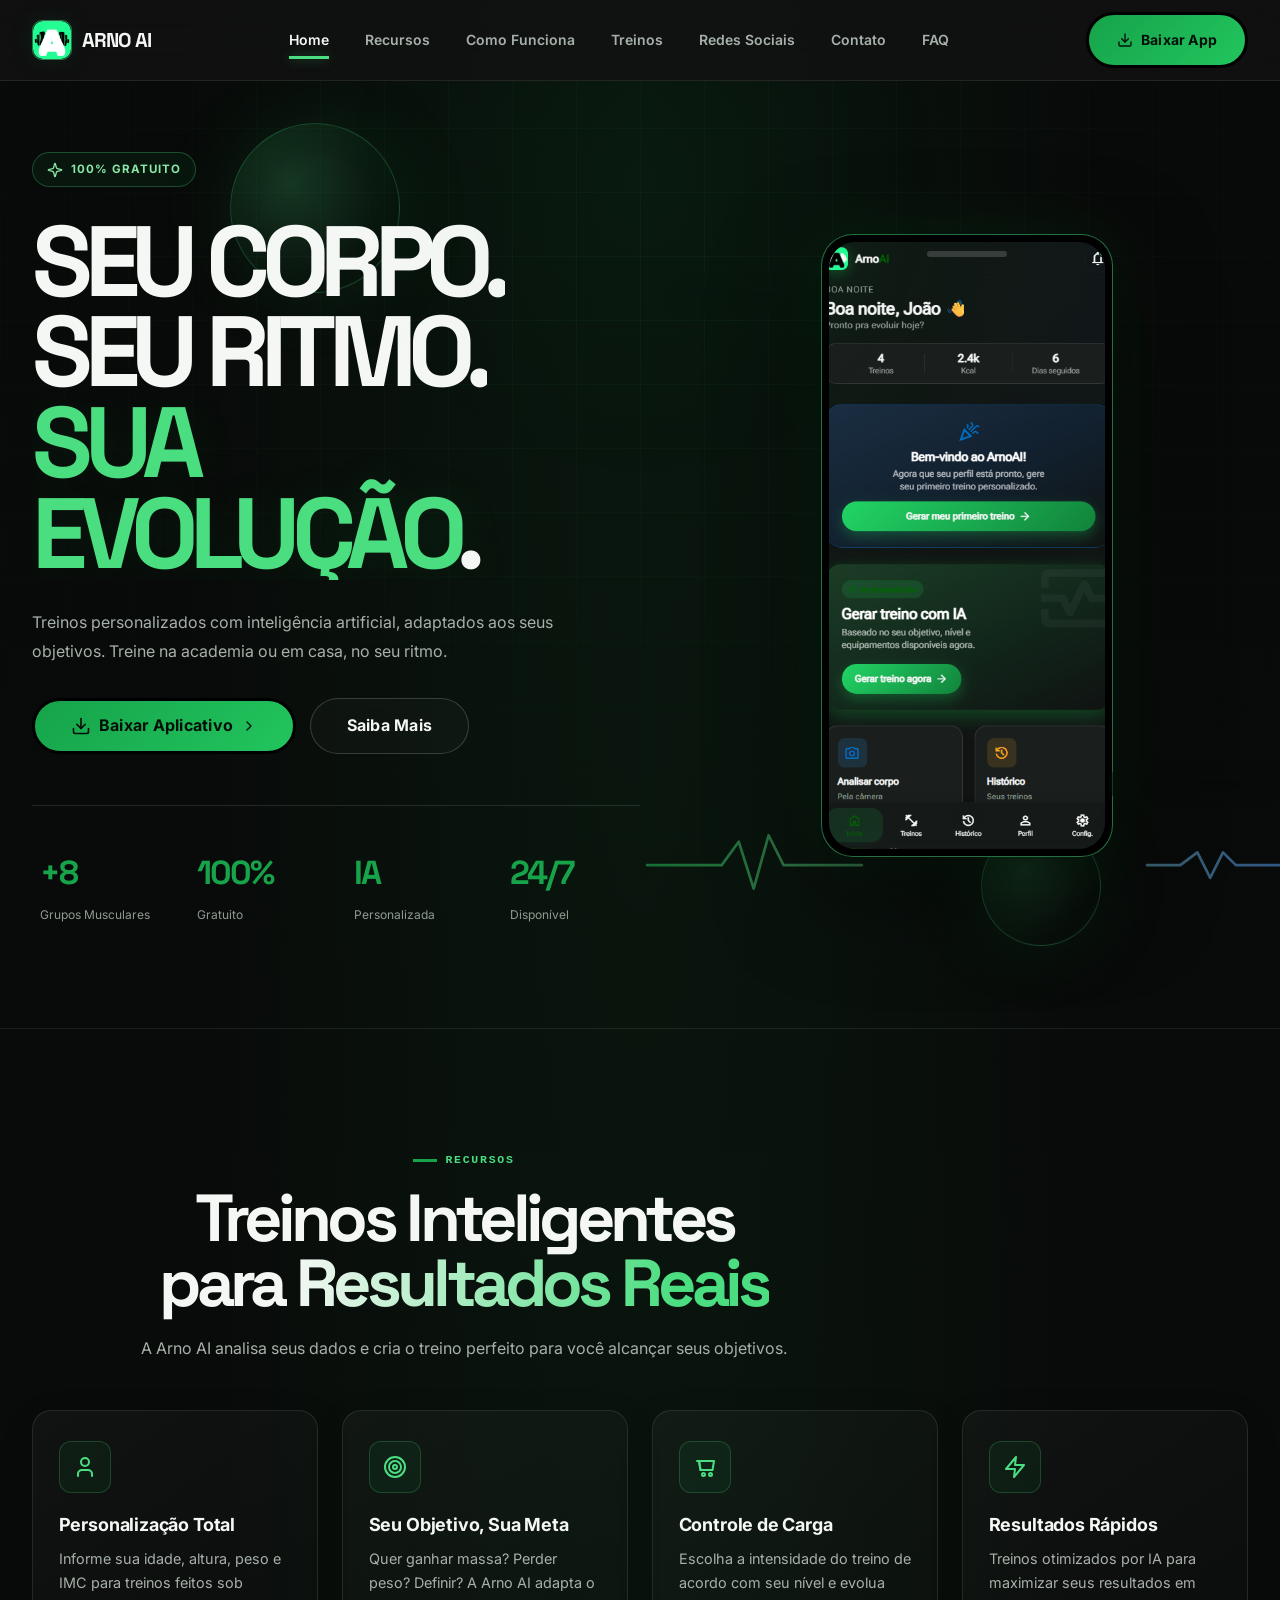
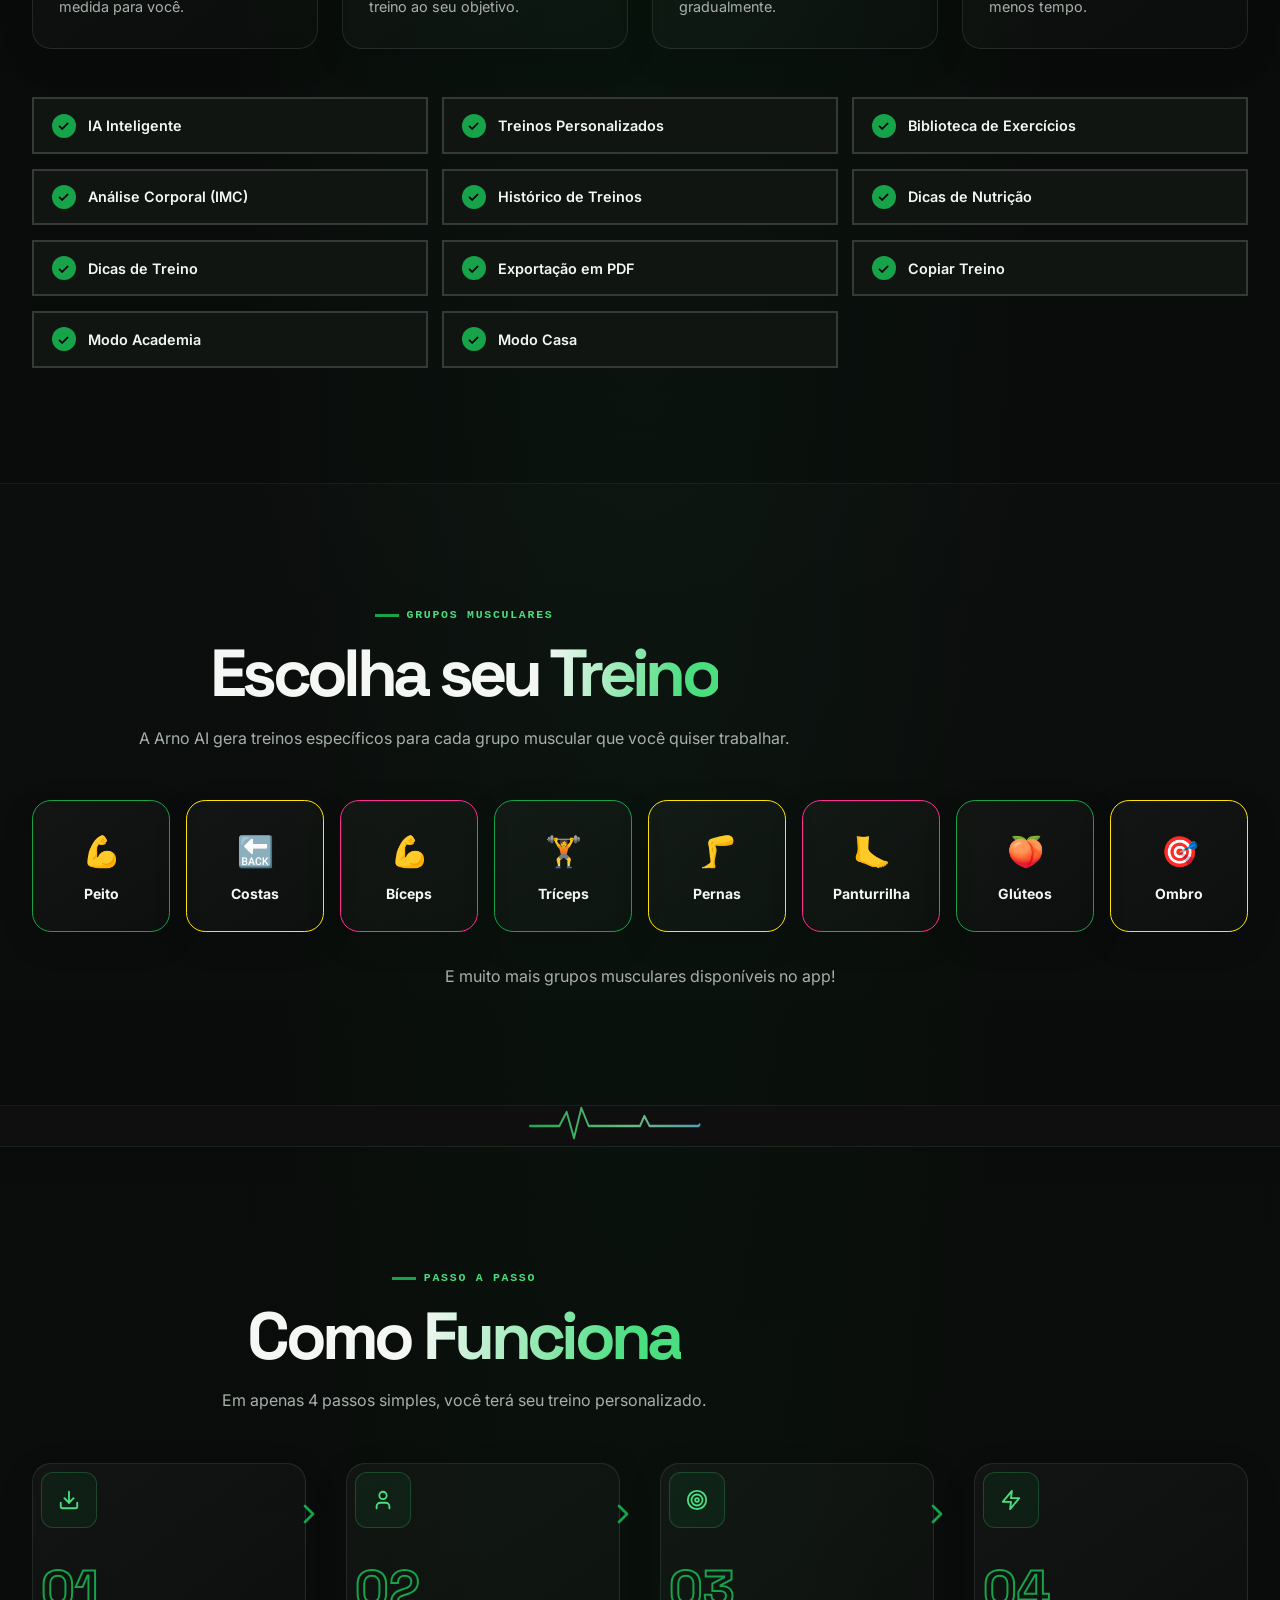
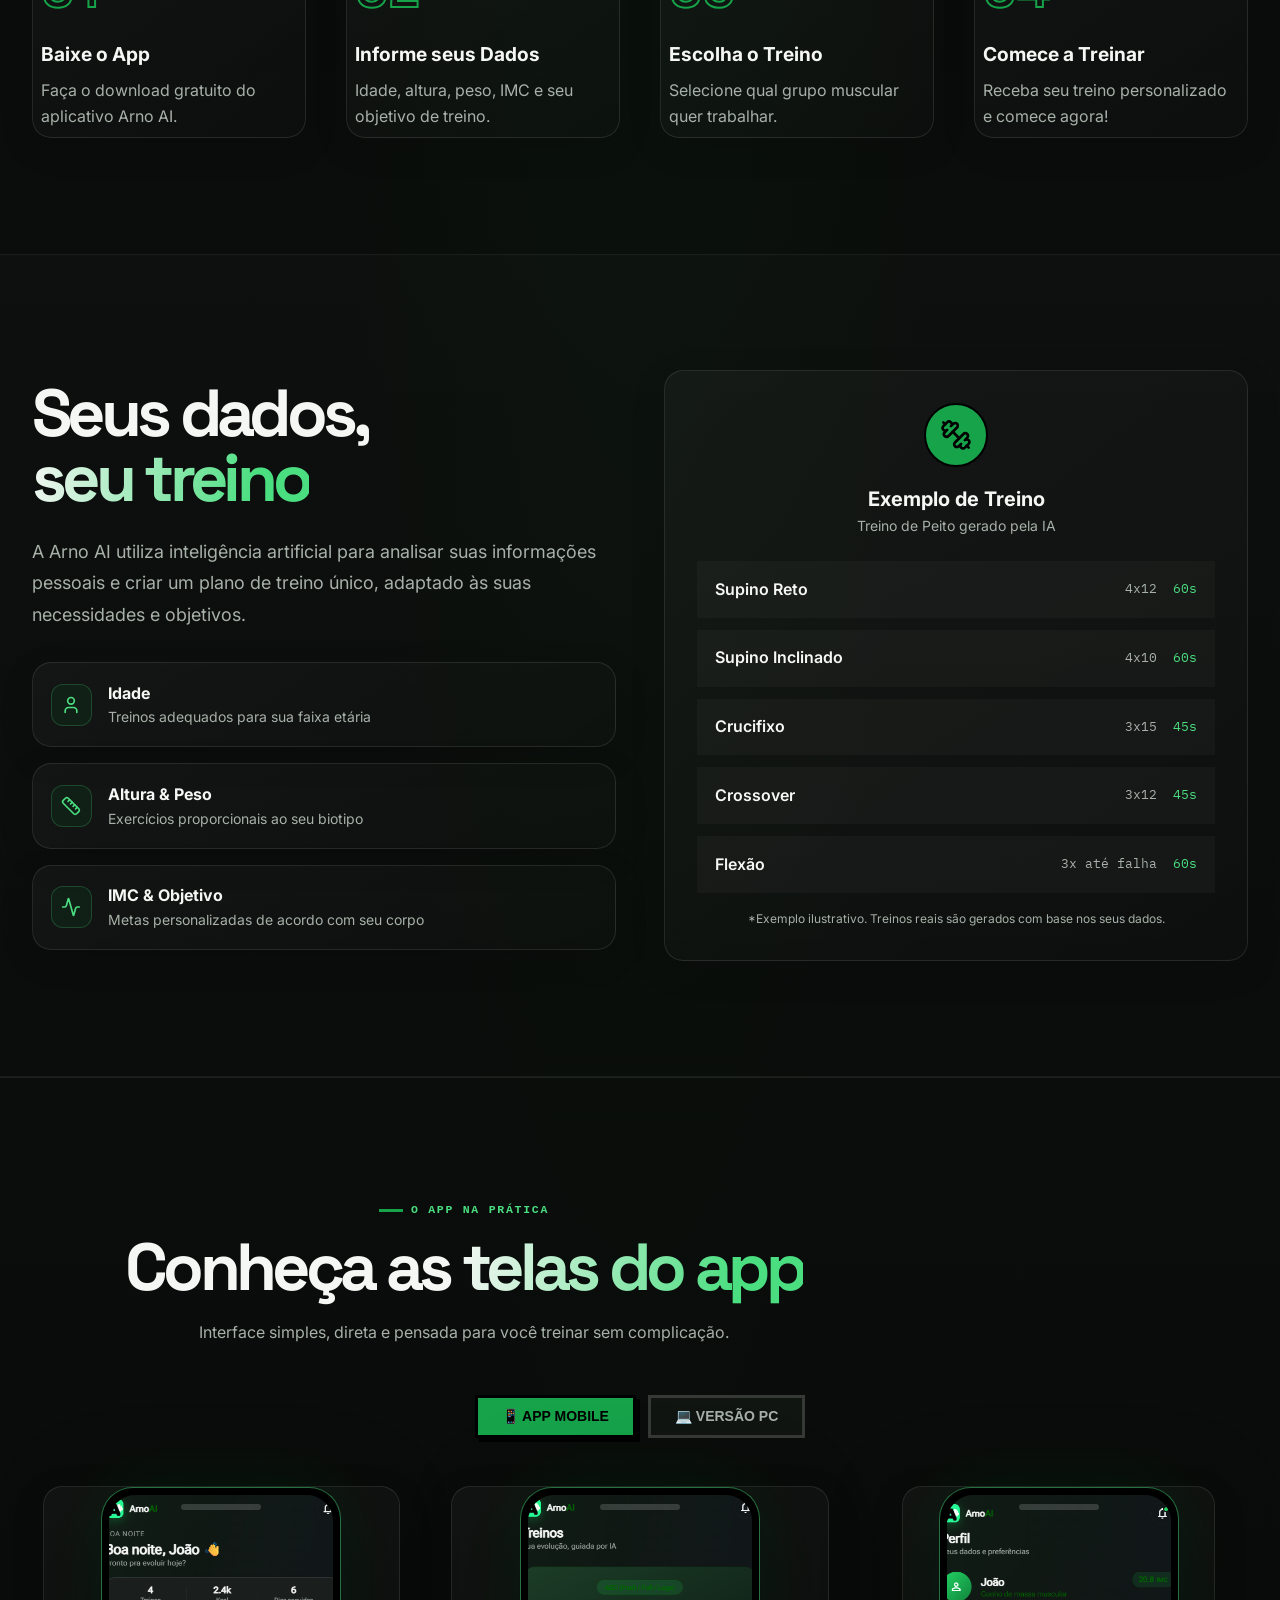
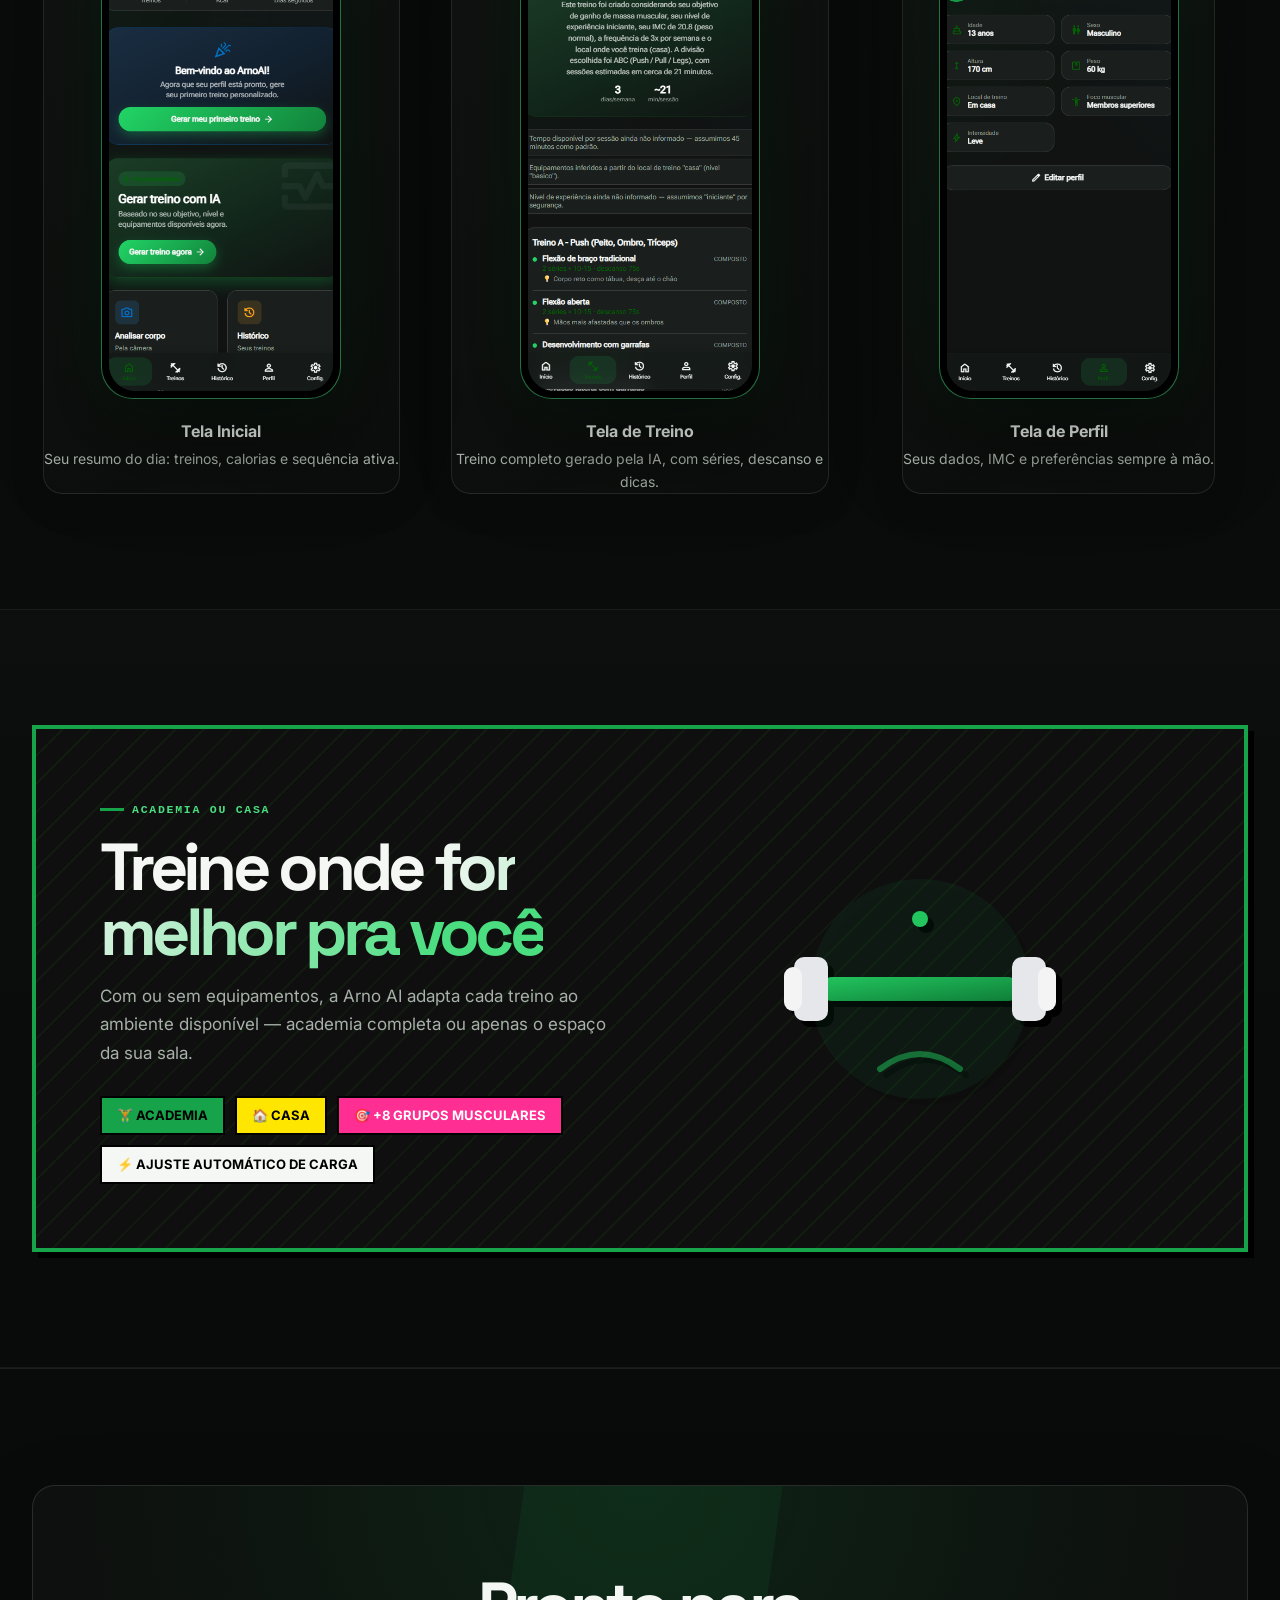
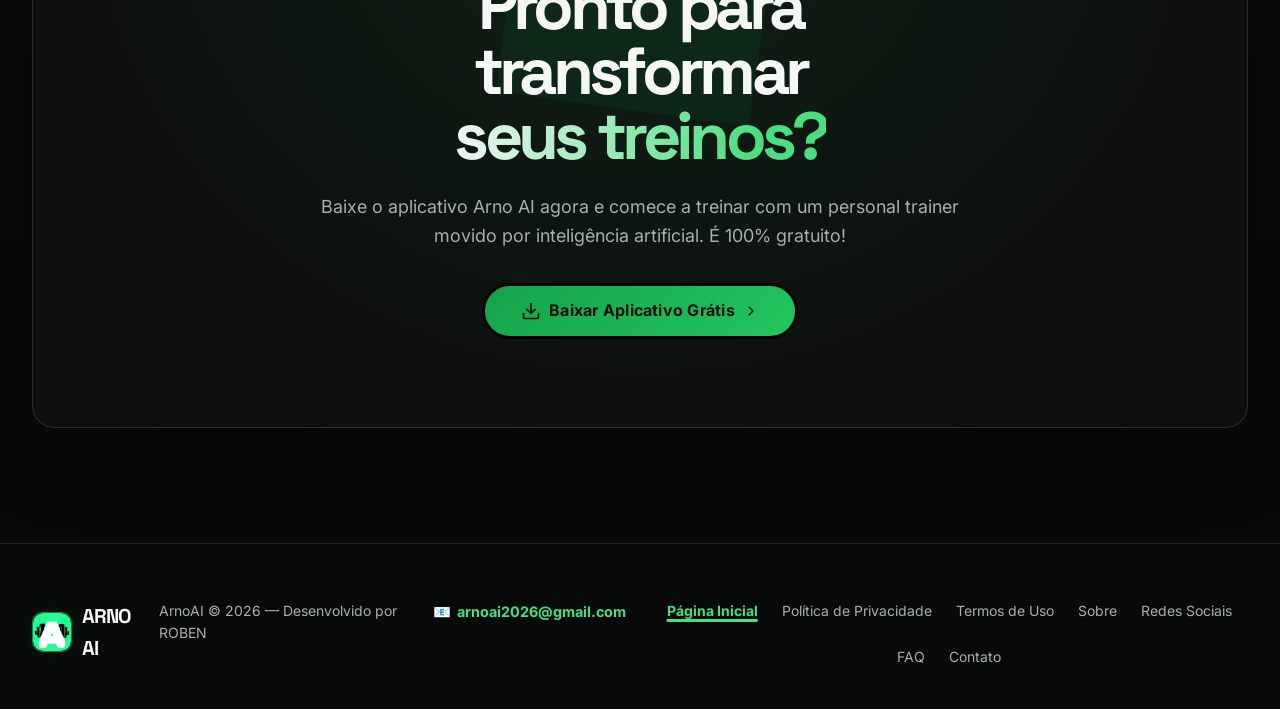
==== commit 76a55e9d: "Redesign homepage hero for premium Arno AI visual identity" ====
--- a/index.html
+++ b/index.html
@@ -7,7 +7,7 @@
 <meta name="description" content="Gere treinos personalizados com inteligência artificial. Treinos adaptados ao seu corpo, objetivos e preferências. 100% gratuito.">
 <meta name="keywords" content="treino, academia, fitness, IA, inteligência artificial, personal trainer, musculação">
 <meta name="contact" content="arnoai2026@gmail.com">
-<meta name="theme-color" content="#39FF88">
+<meta name="theme-color" content="#080A09">
 <meta property="og:image" content="https://guxta44.github.io/ArnoAI/icone.png">
 <meta name="twitter:card" content="summary_large_image">
 <meta name="twitter:image" content="https://guxta44.github.io/ArnoAI/icone.png">
@@ -15,6 +15,7 @@
 <link rel="preconnect" href="https://fonts.gstatic.com" crossorigin>
 <link href="https://fonts.googleapis.com/css2?family=Inter:wght@400;500;600;700&family=Space+Grotesk:wght@500;700&family=IBM+Plex+Mono:wght@400;500&display=swap" rel="stylesheet">
 <link rel="stylesheet" href="styles.css">
+<link rel="stylesheet" href="redesign.css">
 <link rel="icon" type="image/png" sizes="512x512" href="icone.png">
 <link rel="apple-touch-icon" href="icone.png">
 <link rel="manifest" href="manifest.json">
@@ -51,16 +52,6 @@
 </nav>
 
 <div class="header-actions">
-<button
-  id="themeToggle"
-  class="theme-toggle"
-  type="button"
-  aria-label="Ativar modo claro"
-  title="Alternar entre modo claro e escuro"
->
-  ☀️ Modo claro
-</button>
-
 <a href="https://github.com/Guxta44/ArnoAI/releases/latest/download/ArnoAI.exe" download="ArnoAI.exe" class="btn btn-primary" style="text-decoration: none;">
 <svg xmlns="http://www.w3.org/2000/svg" width="16" height="16" viewBox="0 0 24 24" fill="none" stroke="currentColor" stroke-width="2" stroke-linecap="round" stroke-linejoin="round">
 <path d="M21 15v4a2 2 0 0 1-2 2H5a2 2 0 0 1-2-2v-4"/>
@@ -117,14 +108,14 @@
 </svg>
 <span>100% Gratuito</span>
 </div>
-<h1 class="hero-title">
-Seu Personal Trainer
-<br>
-<span class="text-primary">Movido por IA</span>
+<h1 class="hero-title hero-title--editorial">
+  <span class="hero-title-line">SEU CORPO.</span>
+  <span class="hero-title-line">SEU RITMO.</span>
+  <span class="hero-title-line hero-title-accent">SUA EVOLUÇÃO<span class="hero-period">.</span></span>
 </h1>
 <p class="hero-description">
-A Arno AI cria treinos personalizados baseados na sua idade, altura, peso,
-IMC e objetivos. Treine na academia ou em casa com um plano feito especialmente para você.
+Treinos personalizados com inteligência artificial, adaptados aos seus objetivos.
+Treine na academia ou em casa, no seu ritmo.
 </p>
 <div class="hero-buttons">
 <a href="https://github.com/Guxta44/ArnoAI/releases/latest/download/ArnoAI.exe" download="ArnoAI.exe" class="btn btn-primary btn-lg" style="text-decoration: none;">
@@ -673,5 +664,6 @@
 </footer>
 
 <script src="script.js"></script>
+<script src="redesign.js"></script>
 </body>
 </html>
--- a/styles.css
+++ b/styles.css
@@ -1613,3 +1613,115 @@
   box-shadow: none;
   transform: translate(2px, 2px);
 }
+
+
+/* =========================================================
+   Arno AI — suporte a tema claro
+   Tema escuro permanece como padrão.
+   ========================================================= */
+:root {
+  color-scheme: dark;
+}
+
+[data-theme="light"] {
+  color-scheme: light;
+  --background: #f5f7f5;
+  --foreground: #171a17;
+  --card: #ffffff;
+  --card-foreground: #171a17;
+  --primary: #16a34a;
+  --primary-foreground: #ffffff;
+  --secondary: #e8eee9;
+  --secondary-foreground: #171a17;
+  --muted: #e8eee9;
+  --muted-foreground: #525c54;
+  --border: #202820;
+  --bg-elevated: #e9eee9;
+  --border-soft: rgba(23, 26, 23, 0.18);
+  --glow-sm: 4px 4px 0 #c5cec6;
+  --glow-md: 6px 6px 0 #c5cec6;
+  --glow-lg: 10px 10px 0 #c5cec6;
+  --shadow-card: 6px 6px 0 #c5cec6;
+  --gradient-primary: #16a34a;
+  --gradient-text: #166534;
+}
+
+[data-theme="light"] body {
+  color: var(--foreground);
+  background-color: var(--background);
+  background-image: radial-gradient(rgba(23, 26, 23, 0.08) 1.5px, transparent 1.5px);
+}
+
+[data-theme="light"] .header {
+  background-color: rgba(245, 247, 245, 0.90);
+  border-bottom-color: var(--border-soft);
+}
+
+[data-theme="light"] .nav-link,
+[data-theme="light"] .logo,
+[data-theme="light"] .mobile-menu-btn {
+  color: var(--foreground);
+}
+
+[data-theme="light"] .section-dark,
+[data-theme="light"] .card,
+[data-theme="light"] .feature-card,
+[data-theme="light"] .browser-mock,
+[data-theme="light"] .exercise-item,
+[data-theme="light"] .faq-item {
+  background-color: var(--card);
+  color: var(--foreground);
+}
+
+[data-theme="light"] .browser-mock__bar {
+  background-color: #e8eee9;
+}
+
+[data-theme="light"] .browser-mock__screen {
+  background-color: #f5f7f5;
+}
+
+[data-theme="light"] input,
+[data-theme="light"] select,
+[data-theme="light"] textarea {
+  background-color: #ffffff;
+  color: #171a17;
+  border-color: #b8c4ba;
+}
+
+.theme-toggle {
+  display: inline-flex;
+  align-items: center;
+  justify-content: center;
+  gap: 0.4rem;
+  padding: 0.65rem 0.85rem;
+  border: 2px solid var(--primary);
+  border-radius: var(--radius);
+  background: var(--card);
+  color: var(--foreground);
+  font: inherit;
+  font-size: 0.85rem;
+  font-weight: 700;
+  line-height: 1.2;
+  cursor: pointer;
+  white-space: nowrap;
+  transition: background-color 160ms ease, color 160ms ease, transform 160ms ease;
+}
+
+.theme-toggle:hover {
+  background: var(--primary);
+  color: var(--primary-foreground);
+  transform: translateY(-1px);
+}
+
+.theme-toggle:focus-visible {
+  outline: 3px solid var(--primary);
+  outline-offset: 3px;
+}
+
+@media (max-width: 768px) {
+  .theme-toggle {
+    padding: 0.55rem 0.65rem;
+    font-size: 0.75rem;
+  }
+}
--- a/redesign.css
+++ b/redesign.css
@@ -0,0 +1,75 @@
+/* Arno AI · redesign premium em movimento */
+:root {
+  --background:#080A09; --foreground:#F5F7F4; --card:#111512;
+  --primary:#16A34A; --primary-foreground:#F8FFF9; --secondary:#151916;
+  --muted:#151916; --muted-foreground:#A7B0A9; --border:rgba(230,240,232,.13);
+  --primary-light:#4ADE80; --primary-dark:#12823B; --ease-premium:cubic-bezier(.22,1,.36,1);
+}
+html {scroll-padding-top:6rem}
+body {background:#080A09;background-image:radial-gradient(ellipse at 50% -20%,rgba(22,163,74,.1),transparent 52%),linear-gradient(180deg,#080A09,#0A0D0B 54%,#080A09);color:#F5F7F4}
+body::before {content:"";position:fixed;inset:0;z-index:1;pointer-events:none;opacity:.42;background:radial-gradient(500px circle at var(--pointer-x,50%) var(--pointer-y,20%),rgba(22,163,74,.075),transparent 62%)}
+::selection {background:#16A34A;color:#041007}
+.container {max-width:1320px}
+.header {background:rgba(8,10,9,.82);border-bottom:1px solid rgba(230,240,232,.09);backdrop-filter:blur(18px);-webkit-backdrop-filter:blur(18px)}
+.header-content {height:5rem}
+.logo-icon {border:1px solid rgba(74,222,128,.5);border-radius:10px;box-shadow:0 0 22px rgba(22,163,74,.13)}
+.logo-text {letter-spacing:-.045em}
+.nav-link {color:#A7B0A9;transition:color .25s}
+.nav-link:hover,.nav-link.is-active {color:#F5F7F4}
+.nav-link::after {background:#4ADE80;box-shadow:0 0 12px rgba(74,222,128,.4)}
+.btn {border-radius:999px;text-transform:none;letter-spacing:.015em;font-weight:700;transition:transform .35s var(--ease-premium),box-shadow .35s ease,background-color .25s,border-color .25s}
+.btn-primary {background:linear-gradient(135deg,#16A34A,#22C55E);color:#041007;box-shadow:none}
+.btn-primary:hover {transform:translateY(-3px);box-shadow:0 10px 30px rgba(22,163,74,.22)}
+.btn-outline {background:rgba(255,255,255,.025);border:1px solid rgba(230,240,232,.19);color:#F5F7F4}
+.btn-outline:hover {background:rgba(22,163,74,.09);border-color:rgba(74,222,128,.6);transform:translateY(-3px)}
+.btn:focus-visible,a:focus-visible,button:focus-visible {outline:2px solid #4ADE80;outline-offset:4px}
+.hero {min-height:min(900px,100svh);display:flex;align-items:center;padding:9.5rem 0 5.5rem;isolation:isolate}
+.hero-bg {z-index:-1}
+.hero-bg::after {background-image:linear-gradient(rgba(74,222,128,.045) 1px,transparent 1px),linear-gradient(90deg,rgba(74,222,128,.045) 1px,transparent 1px);background-size:64px 64px;mask-image:radial-gradient(ellipse 70% 60% at 50% 28%,#000 8%,transparent 100%)}
+.hero-blob {border:1px solid rgba(74,222,128,.24);border-radius:50%;box-shadow:0 0 80px rgba(22,163,74,.12),inset 0 0 36px rgba(22,163,74,.06)}
+.hero-blob-1 {width:170px;height:170px;background:radial-gradient(circle at 35% 35%,rgba(74,222,128,.2),rgba(22,163,74,.015) 70%)}
+.hero-blob-2 {width:120px;height:120px;background:radial-gradient(circle at 35% 35%,rgba(74,222,128,.18),rgba(22,163,74,.01) 70%)}
+.hero-content {text-align:left;position:relative;z-index:2}
+.hero-content .badge {border:1px solid rgba(74,222,128,.28);border-radius:999px;background:rgba(22,163,74,.08);color:#8BE8A8;box-shadow:none;font-size:.72rem;letter-spacing:.09em;padding:.48rem .85rem;margin-bottom:1.8rem;animation:arno-rise .8s var(--ease-premium) both}
+.hero-title {font-family:'Space Grotesk','Inter',sans-serif;font-size:clamp(3.25rem,7.8vw,7.8rem);line-height:.91;font-weight:700;letter-spacing:-.085em;text-wrap:balance;max-width:12ch}
+.hero-title--editorial {display:flex;flex-direction:column;align-items:flex-start}
+.hero-title-line {display:block;opacity:0;transform:translateY(115%);clip-path:inset(0 0 100% 0);animation:arno-title-reveal .95s var(--ease-premium) forwards}
+.hero-title-line:nth-child(1){animation-delay:.12s}.hero-title-line:nth-child(2){animation-delay:.27s}.hero-title-line:nth-child(3){animation-delay:.42s}
+.hero-title-accent {color:#4ADE80;text-shadow:0 0 42px rgba(22,163,74,.12)}.hero-period{color:#F5F7F4}
+.hero-description {max-width:34rem;margin:1.6rem 0 0;font-size:clamp(1rem,1.25vw,1.14rem);line-height:1.8;color:#A7B0A9;text-wrap:pretty;animation:arno-rise .8s .5s var(--ease-premium) both}
+.hero-buttons {justify-content:flex-start;align-items:center;margin-top:2rem;gap:.85rem;animation:arno-rise .8s .62s var(--ease-premium) both}
+.hero .stats {max-width:38rem;margin:3.2rem 0 0;padding-top:1.5rem;border-top:1px solid rgba(230,240,232,.12);gap:1.2rem;animation:arno-rise .8s .76s var(--ease-premium) both}
+.stat{text-align:left}.stat-value{font-family:'Space Grotesk',sans-serif;font-size:clamp(1.55rem,2.6vw,2.25rem);font-weight:700;letter-spacing:-.06em;color:#F5F7F4}.stat-label{color:#8F9B92;font-size:.75rem}
+.hero-visual {min-height:31rem;perspective:1200px}
+.phone-mock {width:clamp(225px,23vw,292px);border:1px solid rgba(74,222,128,.5);border-radius:2rem;padding:.42rem;box-shadow:0 35px 100px rgba(0,0,0,.5),0 0 70px rgba(22,163,74,.12);animation:arno-phone-float 7s ease-in-out infinite;will-change:transform}
+.phone-mock__screen {border-radius:1.65rem;background:#0D100E}.phone-mock__card{border:1px solid rgba(74,222,128,.24);border-radius:.8rem}.phone-mock__ring-inner{color:#4ADE80}
+.float-chip {border:1px solid rgba(74,222,128,.28);border-radius:999px;background:rgba(15,20,16,.86);box-shadow:0 14px 35px rgba(0,0,0,.28);backdrop-filter:blur(14px);font-weight:600;padding:.75rem 1rem}
+.float-chip .dot {box-shadow:0 0 12px rgba(74,222,128,.65)}
+.section {padding:clamp(5rem,9vw,8.5rem) 0}.section-border{border-top:1px solid rgba(230,240,232,.09)}
+.section-dark {background:linear-gradient(180deg,rgba(255,255,255,.012),transparent);border-top:1px solid rgba(230,240,232,.07);border-bottom:1px solid rgba(230,240,232,.05)}
+.eyebrow {color:#4ADE80;font-size:.72rem;letter-spacing:.15em;font-weight:700;text-transform:uppercase}
+.section-header {max-width:54rem;margin-bottom:3rem}
+.section-title,.cta-title {font-family:'Space Grotesk','Inter',sans-serif;font-size:clamp(2.3rem,5.2vw,5.1rem);line-height:.98;letter-spacing:-.07em;font-weight:700;text-transform:none;text-wrap:balance}
+.section-description {max-width:42rem;color:#A7B0A9;font-size:1rem;line-height:1.8}
+.text-primary {background:linear-gradient(100deg,#F5F7F4,#4ADE80 80%);-webkit-background-clip:text;background-clip:text}
+.feature-card,.workout-card,.step,.data-item,.preview-card,.print-item {border:1px solid rgba(230,240,232,.1);border-radius:1.2rem;background:linear-gradient(145deg,rgba(255,255,255,.035),rgba(255,255,255,.012));box-shadow:0 10px 35px rgba(0,0,0,.12);transition:transform .5s var(--ease-premium),border-color .35s,box-shadow .35s}
+.feature-card{position:relative;overflow:hidden}.feature-card::before{content:"";position:absolute;inset:0;pointer-events:none;opacity:0;background:radial-gradient(280px circle at var(--mx,50%) var(--my,50%),rgba(22,163,74,.12),transparent 70%);transition:opacity .35s}
+.feature-card:hover::before{opacity:1}
+.feature-card:hover,.workout-card:hover,.step:hover,.print-item:hover{transform:translateY(-7px);border-color:rgba(74,222,128,.36);box-shadow:0 22px 55px rgba(0,0,0,.28),0 0 35px rgba(22,163,74,.06)}
+.feature-icon,.step-icon,.data-item-icon{border-radius:12px;border:1px solid rgba(74,222,128,.22);background:rgba(22,163,74,.08);color:#4ADE80}
+.cta-box{position:relative;overflow:hidden;background:radial-gradient(ellipse at 50% 0%,rgba(22,163,74,.13),transparent 65%),#0D100E;border:1px solid rgba(230,240,232,.12);border-radius:1.4rem;padding:clamp(2.5rem,7vw,5.5rem);box-shadow:0 28px 80px rgba(0,0,0,.22)}
+.cta-title{max-width:14ch;margin-inline:auto}.cta-description{color:#A7B0A9;max-width:42rem}
+.footer{background:#080A09;border-top:1px solid rgba(230,240,232,.1);padding:3.5rem 0 2.5rem}
+.back-to-top{border:1px solid rgba(74,222,128,.3);border-radius:50%;background:#16A34A;box-shadow:0 8px 24px rgba(22,163,74,.22)}
+.reveal{opacity:0;transform:translateY(36px) scale(.985);transition:opacity .8s var(--ease-premium),transform .8s var(--ease-premium)}
+.reveal.is-visible,.reveal.visible{opacity:1;transform:translateY(0) scale(1)}
+.arno-scroll-progress{position:fixed;inset:0 auto auto 0;width:100%;height:2px;z-index:1000;transform-origin:left center;transform:scaleX(0);background:linear-gradient(90deg,#16A34A,#4ADE80);box-shadow:0 0 14px rgba(74,222,128,.5);pointer-events:none}
+.arno-cursor{position:fixed;left:0;top:0;z-index:999;pointer-events:none;width:9px;height:9px;border-radius:50%;background:#4ADE80;transform:translate(-50%,-50%);opacity:0;box-shadow:0 0 16px rgba(74,222,128,.6)}
+.arno-cursor-ring{position:fixed;left:0;top:0;z-index:998;pointer-events:none;width:34px;height:34px;border:1px solid rgba(74,222,128,.6);border-radius:50%;transform:translate(-50%,-50%);opacity:0;transition:width .25s,height .25s,border-color .25s,opacity .2s}
+.arno-cursor.is-visible,.arno-cursor-ring.is-visible{opacity:1}.arno-cursor-ring.is-hovering{width:52px;height:52px;border-color:rgba(74,222,128,.95);background:rgba(22,163,74,.06)}
+@keyframes arno-title-reveal{0%{opacity:0;transform:translateY(115%);clip-path:inset(0 0 100% 0)}100%{opacity:1;transform:translateY(0);clip-path:inset(0)}}
+@keyframes arno-rise{from{opacity:0;transform:translateY(22px)}to{opacity:1;transform:translateY(0)}}
+@keyframes arno-phone-float{0%,100%{transform:translate3d(0,0,0) rotateY(-5deg) rotateZ(-1deg)}50%{transform:translate3d(0,-14px,0) rotateY(3deg) rotateZ(1deg)}}
+@media(max-width:1023px){.hero{min-height:auto;padding:8.5rem 0 4.5rem}.hero-grid{grid-template-columns:1fr}.hero-content{text-align:left}.hero-title{font-size:clamp(3.15rem,11.5vw,6.5rem)}.hero-visual{min-height:28rem;margin-top:1.5rem}.hero .stats{margin-top:2.5rem}}
+@media(max-width:639px){.hero{padding:7.6rem 0 3.5rem}.hero-title{font-size:clamp(2.7rem,12.3vw,4.7rem);letter-spacing:-.075em}.hero-description{font-size:.98rem;line-height:1.75}.hero-buttons{align-items:stretch;flex-direction:column;width:100%}.hero-buttons .btn{width:100%}.hero .stats{grid-template-columns:repeat(2,minmax(0,1fr));gap:1.1rem}.hero-visual{min-height:25rem}.section{padding:4.5rem 0}.section-title,.cta-title{font-size:clamp(2.3rem,10vw,3.7rem)}.arno-cursor,.arno-cursor-ring{display:none}}
+@media(prefers-reduced-motion:reduce){body::before{display:none}.hero-title-line{opacity:1;transform:none;clip-path:none;animation:none}.hero-description,.hero-buttons,.hero .stats,.hero-content .badge{animation:none;opacity:1;transform:none}.arno-cursor,.arno-cursor-ring,.arno-scroll-progress{display:none}}
